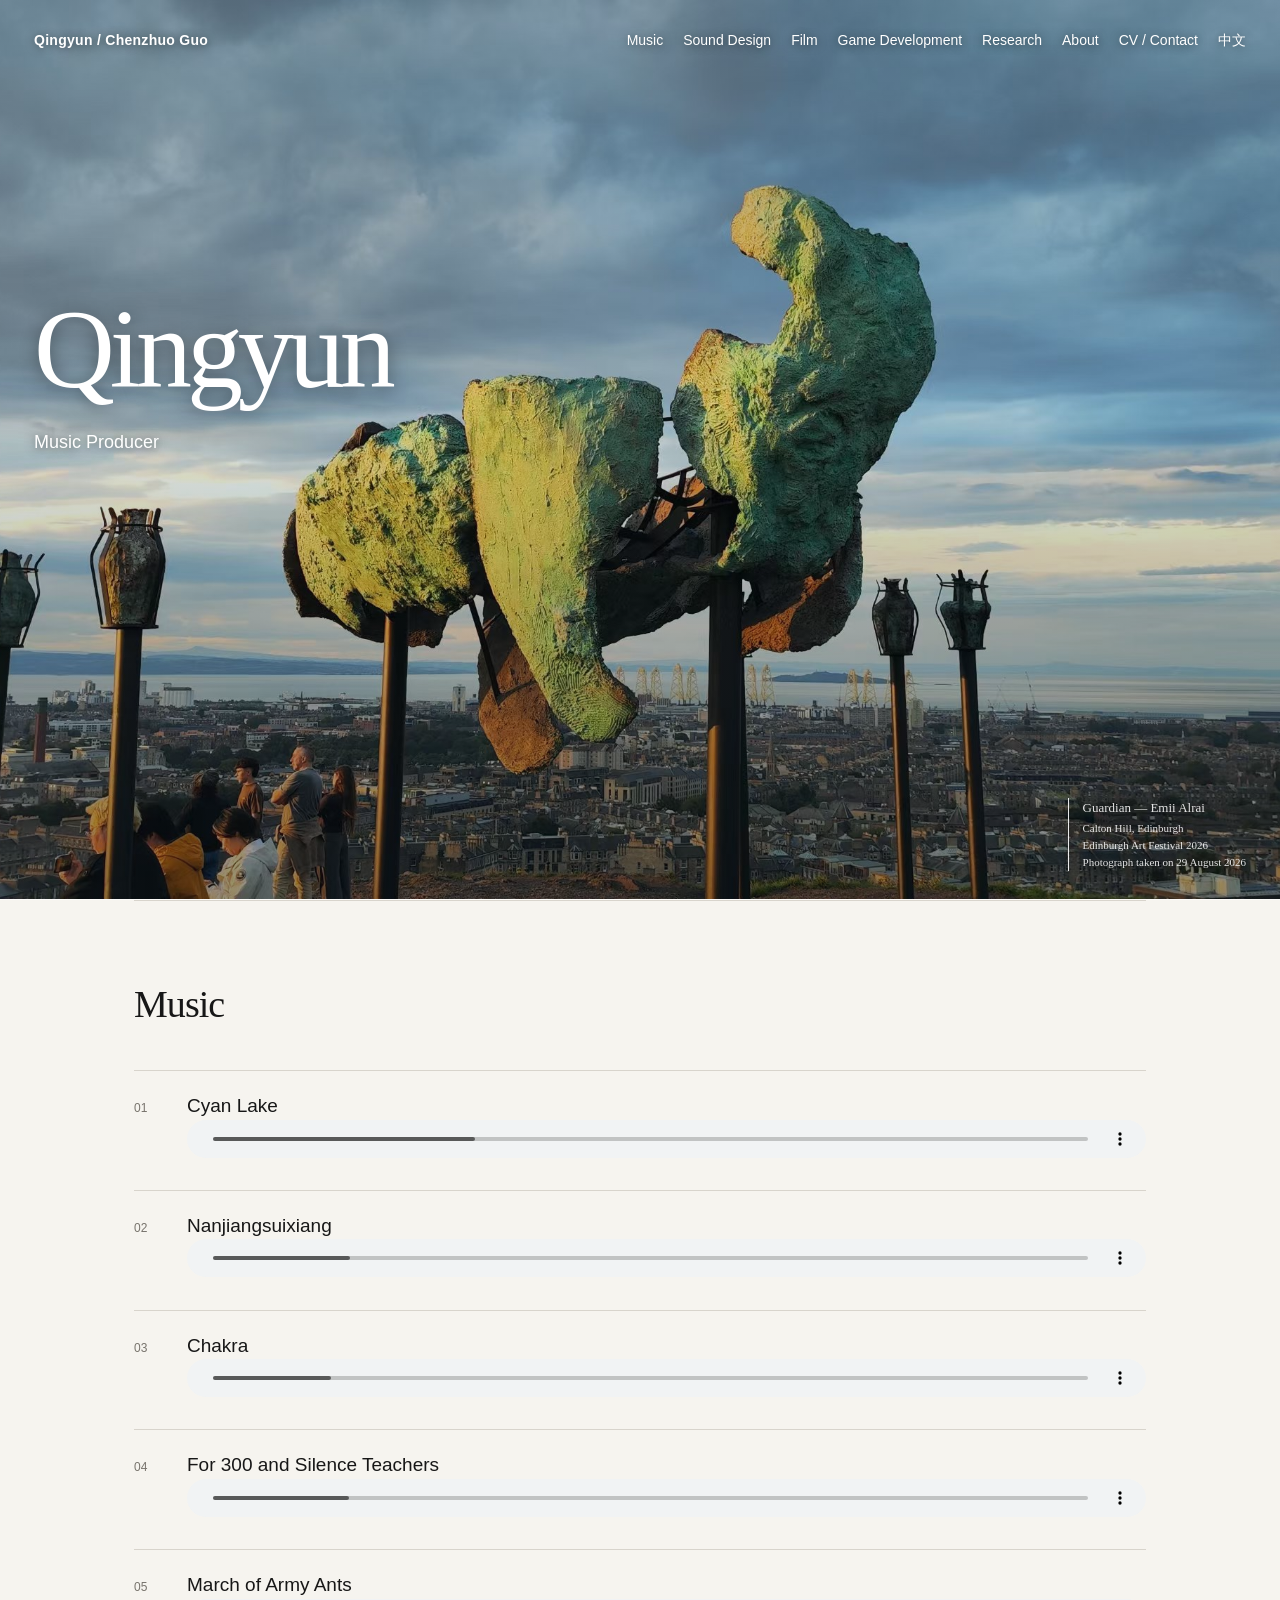
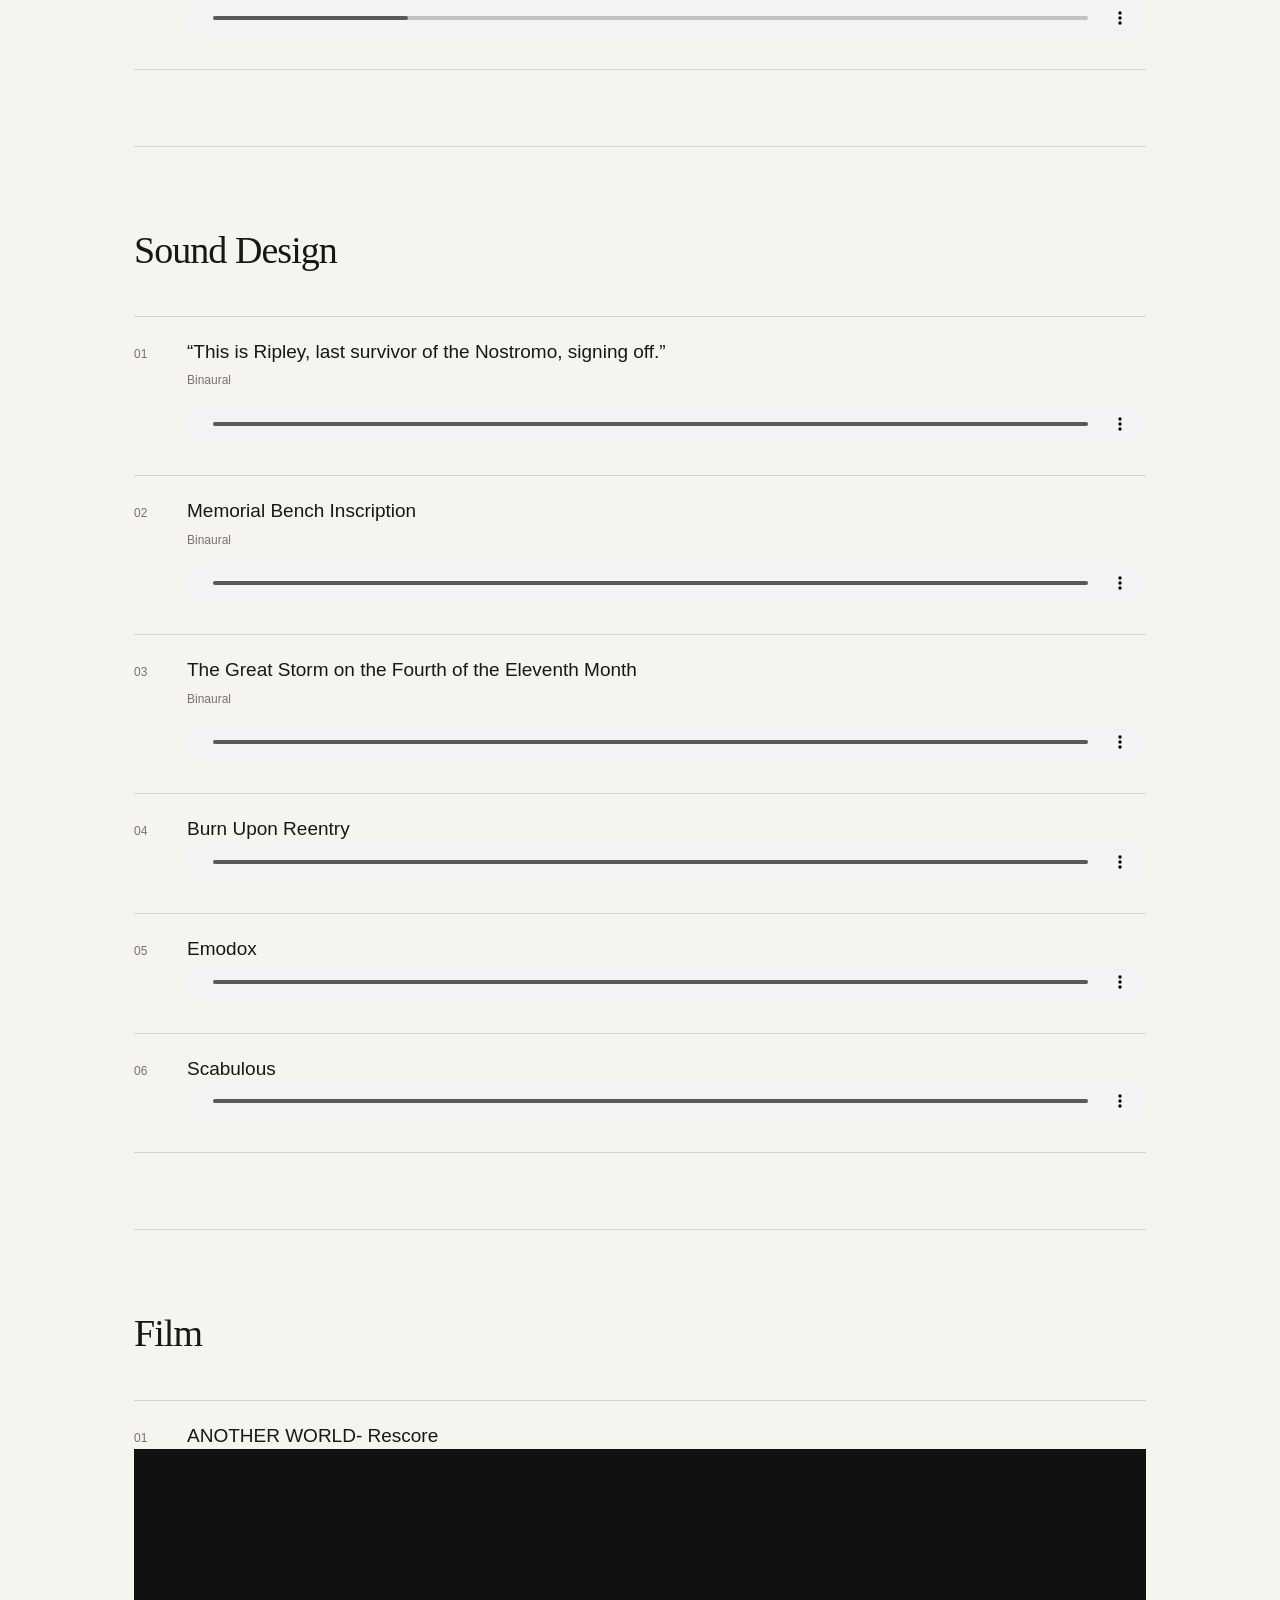
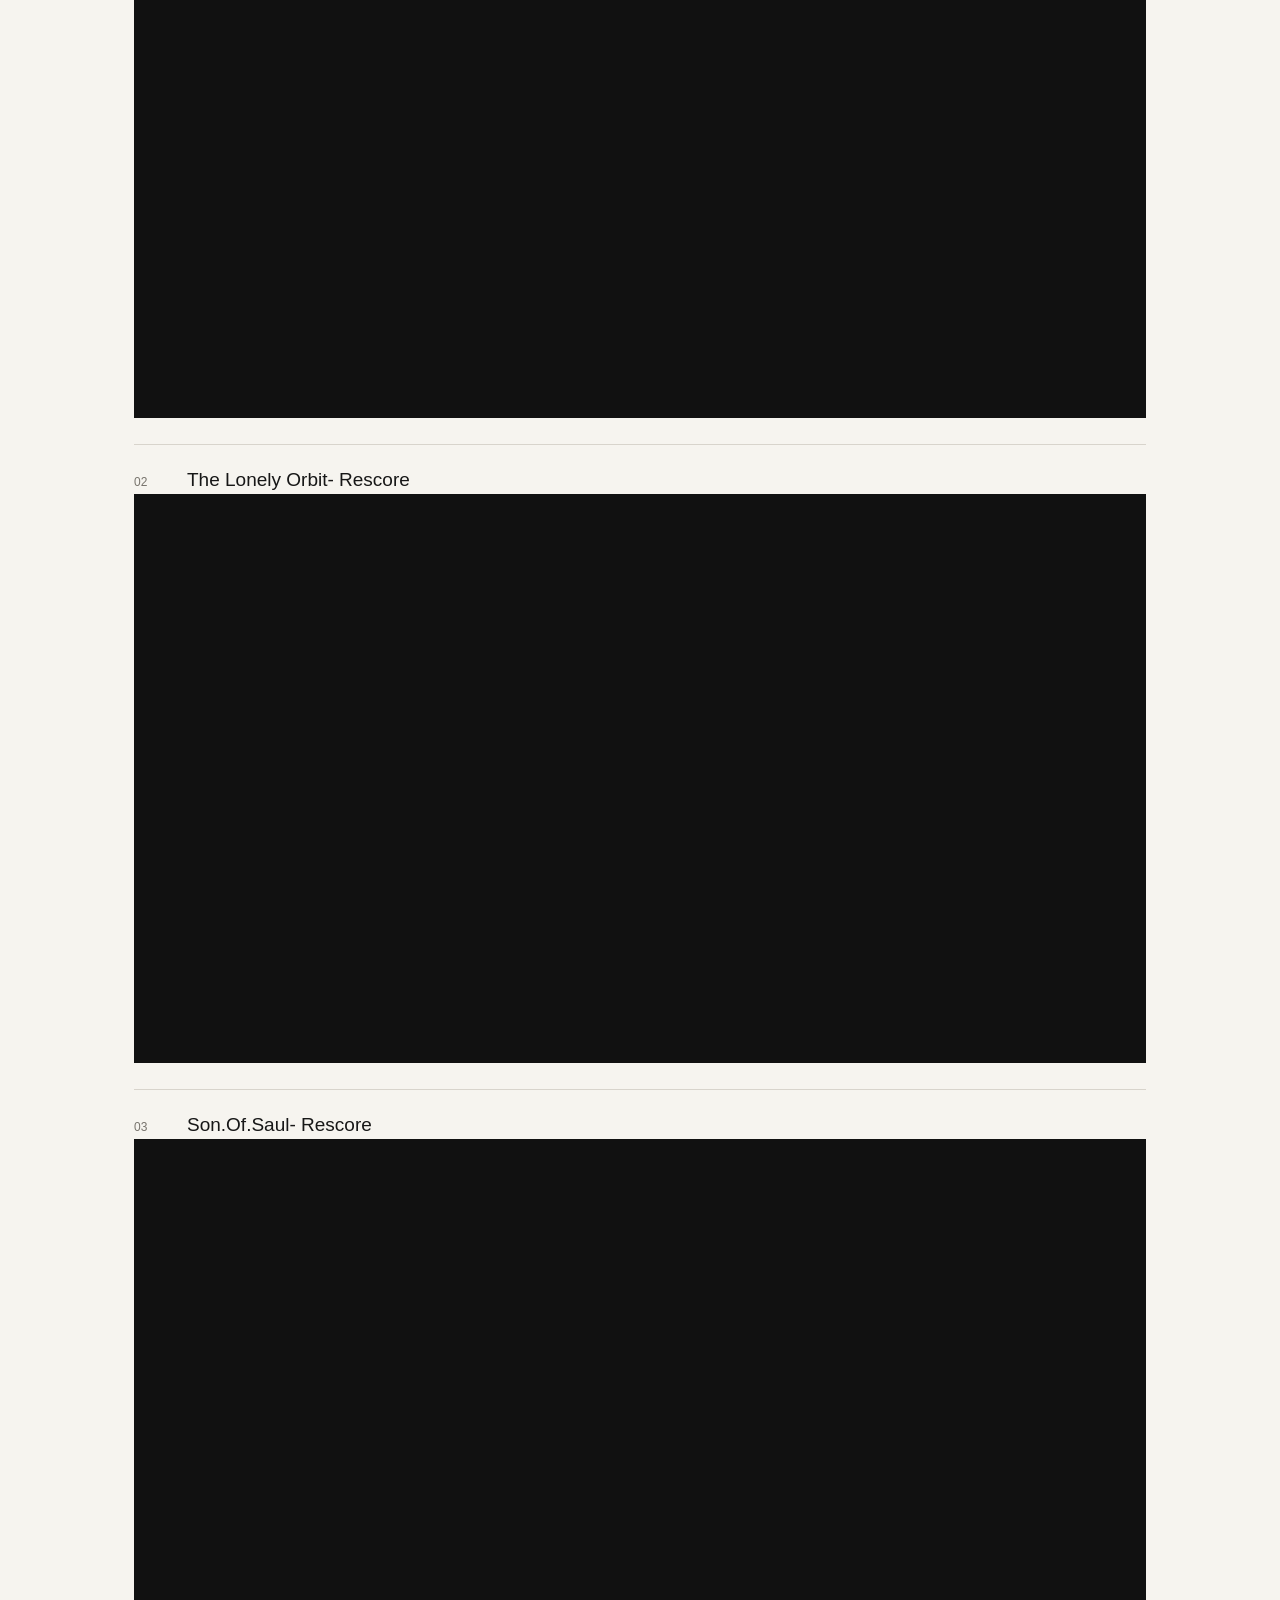
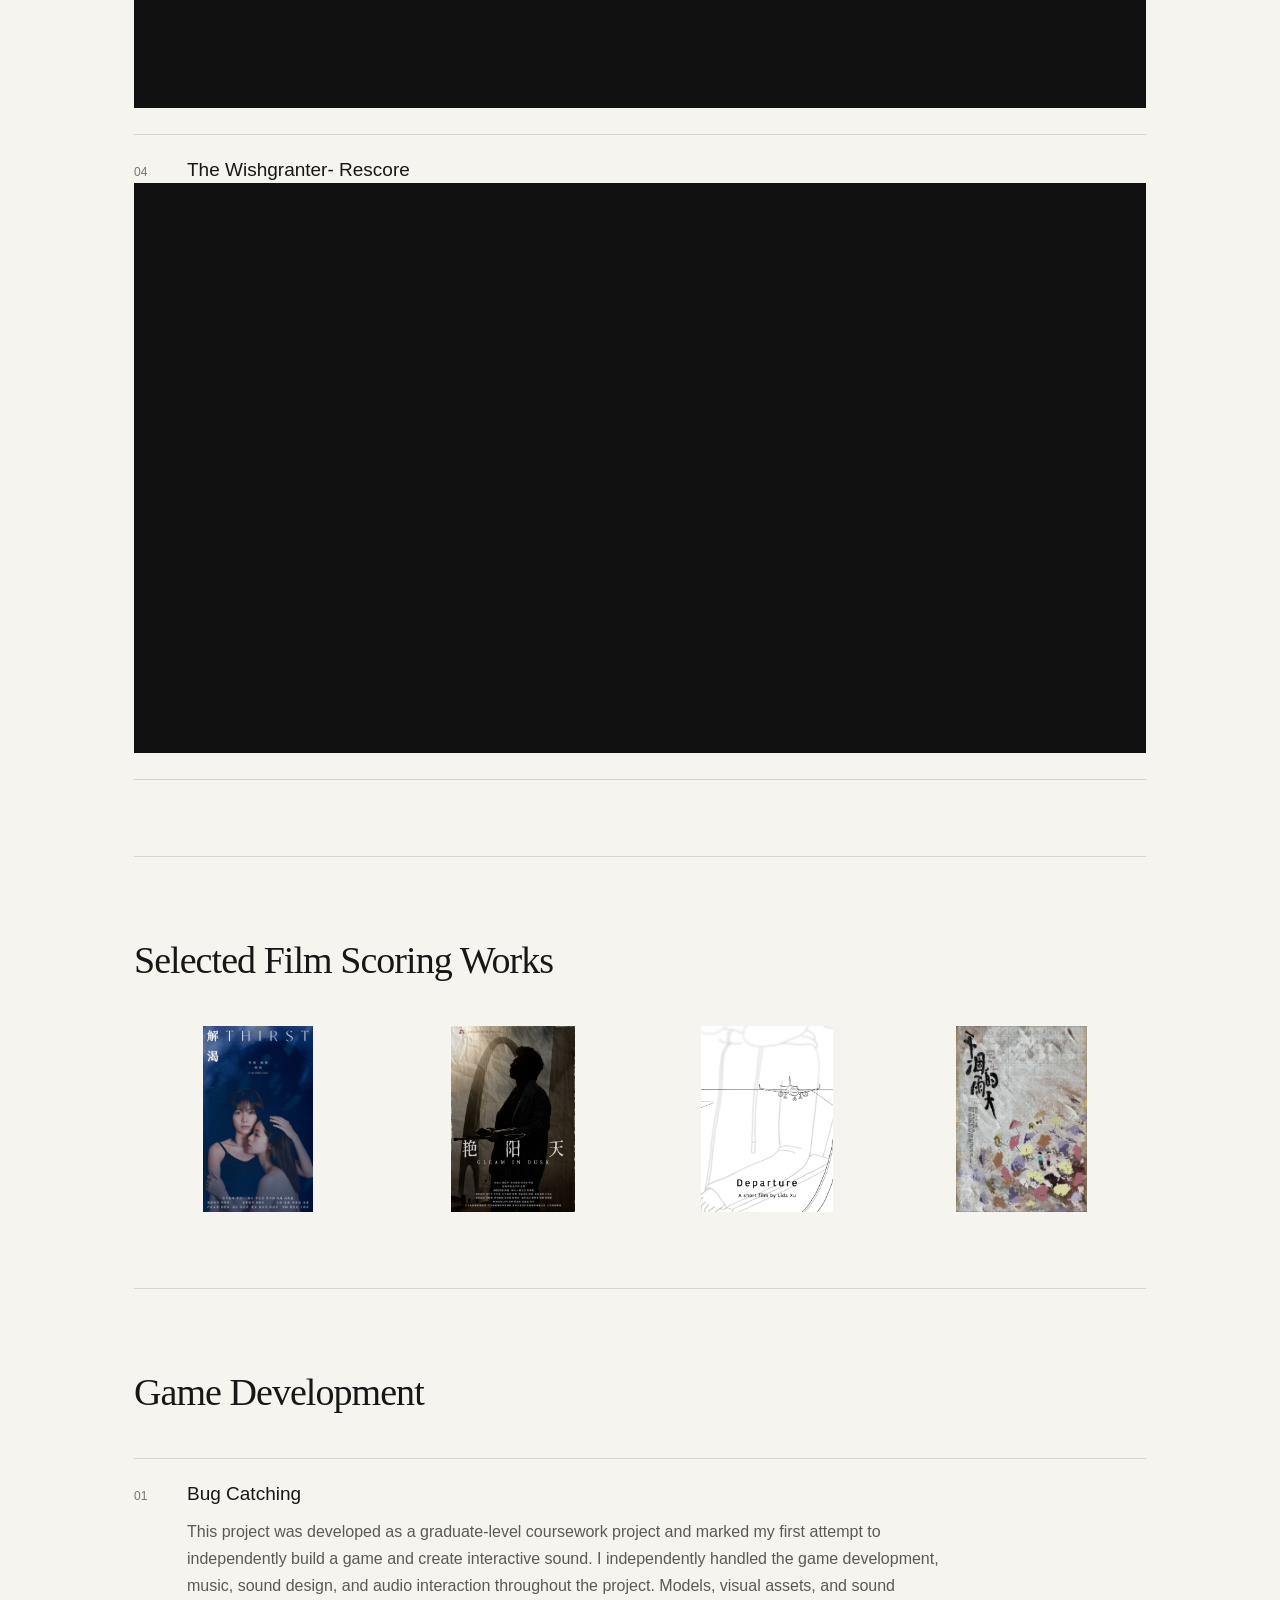
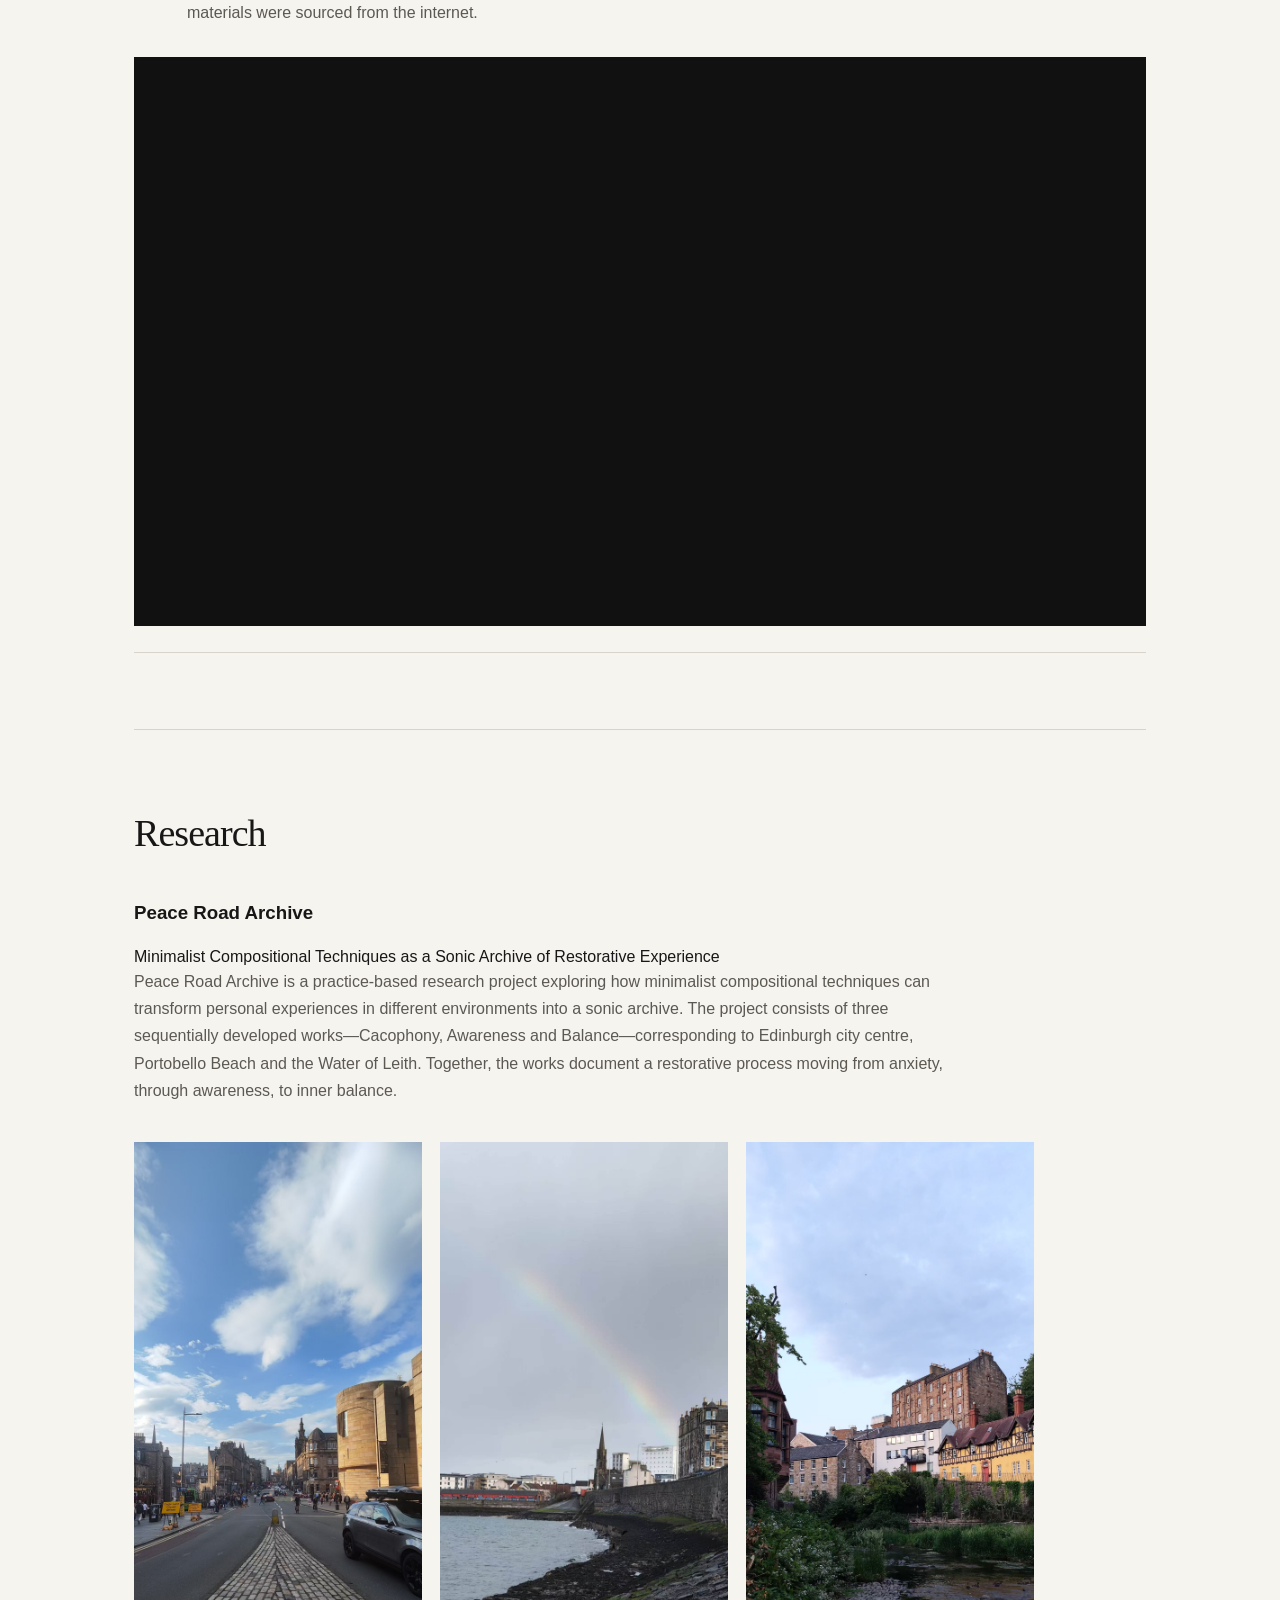
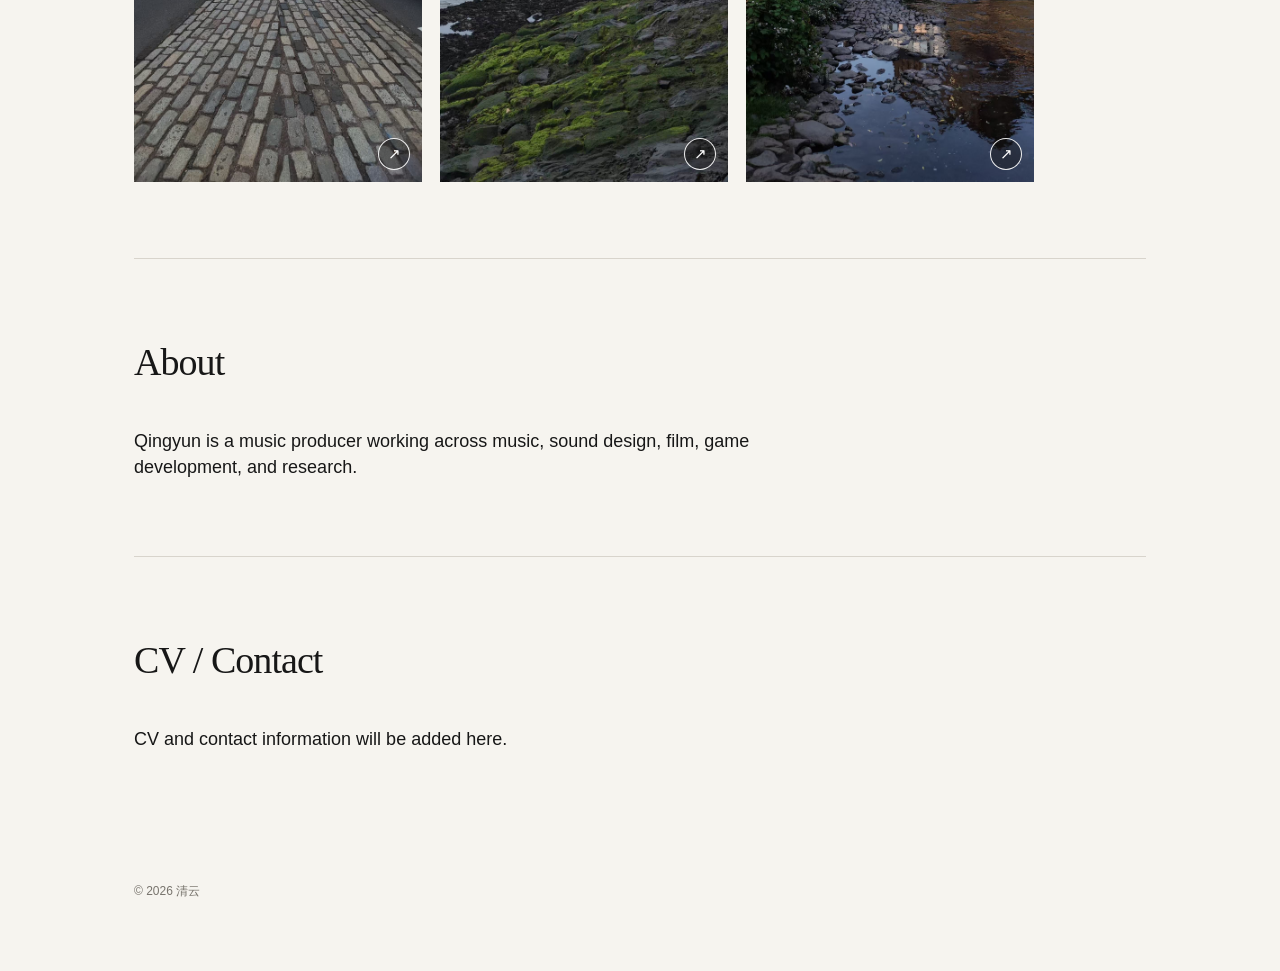
==== index.html @ 9f358354 "Enlarge film scoring photos and reduce spacing" ====
<!doctype html>
<html lang="en">
<head><meta charset="utf-8"><meta name="viewport" content="width=device-width,initial-scale=1"><title>清 云 — Music Producer</title><style>
:root{--bg:#f6f4ef;--fg:#171717;--muted:#77736c;--line:#d8d4cc}*{box-sizing:border-box}html{scroll-behavior:smooth}body{margin:0;background:var(--bg);color:var(--fg);font-family:Arial,Helvetica,sans-serif;line-height:1.45}a{color:inherit;text-decoration:none}.wrap{max-width:1080px;margin:auto;padding:0 34px}nav{display:flex;justify-content:space-between;align-items:center;padding:30px 0 20px;font-size:14px;position:absolute;top:0;left:34px;right:34px;z-index:5;color:#fff}.brand{font-weight:600;letter-spacing:.02em;text-shadow:0 1px 8px rgba(0,0,0,.5)}.navlinks{display:flex;gap:20px;color:#fff;flex-wrap:wrap;align-items:center;text-shadow:0 1px 8px rgba(0,0,0,.5)}.lang{border:0;background:none;color:#fff;font:inherit;cursor:pointer;padding:0;text-shadow:0 1px 8px rgba(0,0,0,.5)}.hero{position:relative;width:100vw;margin-left:calc(50% - 50vw);min-height:100vh;padding:160px 34px 110px;display:flex;flex-direction:column;justify-content:center;background-image:url("hero.jpg");background-position:center;background-size:cover;background-repeat:no-repeat;color:#fff;overflow:hidden;border-bottom:1px solid rgba(255,255,255,.65)}.hero:after{content:"";position:absolute;inset:0;background:linear-gradient(180deg,rgba(5,20,30,.32),rgba(8,24,30,.12) 45%,rgba(5,18,24,.42));z-index:0}.hero-copy{position:relative;z-index:1;padding-left:0;transform:translateY(-12vh);text-align:left}.hero h1{font-family:Georgia,"Times New Roman","Songti SC","STSong",serif;font-size:clamp(58px,9vw,112px);line-height:.92;font-weight:400;letter-spacing:-.045em;margin:20px 0 28px;text-shadow:0 2px 18px rgba(0,0,0,.38)}.subtitle{font-family:Arial,Helvetica,sans-serif;font-size:18px;color:#fff;text-shadow:0 1px 10px rgba(0,0,0,.55)}.hero-credit{position:absolute;right:34px;bottom:28px;z-index:2;border-left:1px solid rgba(255,255,255,.9);padding-left:14px;font-family:"Times New Roman",Times,serif;font-size:11px;line-height:1.55;text-align:left;color:rgba(255,255,255,.88);text-shadow:0 1px 8px rgba(0,0,0,.5)}.hero-credit .credit-title{font-size:13px;margin-bottom:2px}section{padding:76px 0;border-top:1px solid var(--line)}.section-head{display:flex;justify-content:space-between;align-items:baseline;margin-bottom:38px}h2{font-family:Georgia,"Times New Roman",serif;font-size:38px;font-weight:400;margin:0;letter-spacing:-.025em}.work{border-top:1px solid var(--line);padding:21px 0 26px}.work:last-child{border-bottom:1px solid var(--line)}.work-top{display:flex;gap:25px;align-items:baseline}.num{font-size:12px;color:var(--muted);width:28px}.title{font-size:19px;flex:1}.meta{font-size:12px;color:var(--muted);margin:7px 0 15px 53px}.game-description{font-size:16px;color:#5c5953;max-width:760px;margin:10px 0 30px 53px;line-height:1.7}audio{width:calc(100% - 53px);margin-left:53px;height:38px}.film-video{width:100%;aspect-ratio:16/9;border:0;display:block;background:#111}.project-grid{display:grid;grid-template-columns:1fr 1fr;gap:1px;background:var(--line)}.film-stills{display:grid;grid-template-columns:repeat(4,minmax(0,1fr));gap:6px;max-width:100%;align-items:center}.film-still{width:100%;aspect-ratio:4/3;object-fit:contain;object-position:center;display:block}.research-stills{display:grid;grid-template-columns:repeat(3,1fr);gap:18px;max-width:900px}.research-card{position:relative;display:block;overflow:hidden}.research-still{width:100%;height:auto;display:block;transition:opacity .25s}.research-card:hover .research-still{opacity:.9}.research-action{position:absolute;right:12px;bottom:12px;width:32px;height:32px;border:1px solid rgba(255,255,255,.9);border-radius:50%;display:flex;align-items:center;justify-content:center;background:rgba(23,23,23,.42);color:#fff;font-size:15px;line-height:1}.project{background:var(--bg);padding:30px 26px 34px;min-height:185px}.project h3{font-family:Georgia,"Times New Roman",serif;font-size:25px;font-weight:400;margin:0 0 12px}.project p{color:#5c5953;font-size:14px;max-width:480px}.about{max-width:680px;font-size:18px}footer{padding:55px 0 70px;color:var(--muted);font-size:12px;display:flex;justify-content:space-between}@media(max-width:700px){.wrap{padding:0 20px}nav{left:20px;right:20px;align-items:flex-start}.navlinks{gap:12px}.hero{padding:120px 20px 80px;min-height:100svh}.hero-copy{padding-left:0;transform:translateY(-9vh)}.hero h1{font-size:65px}.hero-credit{right:20px;bottom:20px;padding-left:12px;font-size:10px}.hero-credit .credit-title{font-size:11px}h1{font-size:65px}.section-head{display:block}.project-grid{grid-template-columns:1fr}.film-stills{grid-template-columns:1fr;gap:20px}.research-stills{grid-template-columns:1fr;gap:20px;max-width:none}.work-top{align-items:flex-start}.title{font-size:17px}.meta{margin-left:0;padding-left:53px}.game-description{margin-left:0;padding-left:53px}audio{width:100%;margin-left:0}}
</style></head><body><div class="wrap">
<nav><a class="brand" href="#" data-en="Qingyun / Chenzhuo Guo" data-zh="清 云 / 郭晨卓">Qingyun / Chenzhuo Guo</a><div class="navlinks"><a href="#music" data-en="Music" data-zh="音乐">Music</a><a href="#sound-design" data-en="Sound Design" data-zh="声音设计">Sound Design</a><a href="#soundtrack" data-en="Film" data-zh="电影配乐">Film</a><a href="#game" data-en="Game Development" data-zh="游戏开发">Game Development</a><a href="#research" data-en="Research" data-zh="研究">Research</a><a href="#about" data-en="About" data-zh="关于">About</a><a href="#contact" data-en="CV / Contact" data-zh="简历 / 联系">CV / Contact</a><button class="lang" id="langBtn" type="button">中文</button></div></nav>
<header class="hero"><div class="hero-copy"><h1 data-en="Qingyun" data-zh="清 云">Qingyun</h1><div class="subtitle" data-en="Music Producer" data-zh="音乐制作人">Music Producer</div></div><div class="hero-credit"><div class="credit-title" data-en="Guardian — Emii Alrai" data-zh="《Guardian》— Emii Alrai">Guardian — Emii Alrai</div><div data-en="Calton Hill, Edinburgh" data-zh="爱丁堡 · 卡尔顿山">Calton Hill, Edinburgh</div><div data-en="Edinburgh Art Festival 2026" data-zh="Edinburgh Art Festival 2026">Edinburgh Art Festival 2026</div><div data-en="Photograph taken on 29 August 2026" data-zh="摄于 2026 年 8 月 29 日">Photograph taken on 29 August 2026</div></div></header>
<main>
<section id="music"><div class="section-head"><h2 data-en="Music" data-zh="音乐">Music</h2></div>
<div class="work"><div class="work-top"><div class="num">01</div><div class="title">Cyan Lake</div></div><audio controls preload="metadata" src="audio/music/Cyan lake.mp3"></audio></div>
<div class="work"><div class="work-top"><div class="num">02</div><div class="title">Nanjiangsuixiang</div></div><audio controls preload="metadata" src="audio/music/Nanjiangsuixiang-By Chenzhuo Guo.mp3"></audio></div>
<div class="work"><div class="work-top"><div class="num">03</div><div class="title">Chakra</div></div><audio controls preload="metadata" src="audio/music/1.Chakra.mp3"></audio></div>
<div class="work"><div class="work-top"><div class="num">04</div><div class="title">For 300 and Silence Teachers</div></div><audio controls preload="metadata" src="audio/music/2.for 300 and silence teachers.mp3"></audio></div>
<div class="work"><div class="work-top"><div class="num">05</div><div class="title">March of Army Ants</div></div><audio controls preload="metadata" src="audio/music/3.March of Army Ants.mp3"></audio></div></section>
<section id="sound-design"><div class="section-head"><h2 data-en="Sound Design" data-zh="声音设计">Sound Design</h2></div>
<div class="work"><div class="work-top"><div class="num">01</div><div class="title">“This is Ripley, last survivor of the Nostromo, signing off.”</div></div><div class="meta">Binaural</div><audio controls preload="metadata" src="audio/sound-design/CZG_“This is Ripley, last survivor of the Nostromo, signing off.”_Binaural.mp3"></audio></div>
<div class="work"><div class="work-top"><div class="num">02</div><div class="title">Memorial Bench Inscription</div></div><div class="meta">Binaural</div><audio controls preload="metadata" src="audio/sound-design/CZG_Memorial Bench Inscription_Binaural.mp3"></audio></div>
<div class="work"><div class="work-top"><div class="num">03</div><div class="title">The Great Storm on the Fourth of the Eleventh Month</div></div><div class="meta">Binaural</div><audio controls preload="metadata" src="audio/sound-design/CZG_TheGreat Storm on the Fourth of the Eleventh Month_Binaural.mp3"></audio></div>
<div class="work"><div class="work-top"><div class="num">04</div><div class="title">Burn Upon Reentry</div></div><audio controls preload="metadata" src="audio/sound-design/burn upon reentry.mp3"></audio></div>
<div class="work"><div class="work-top"><div class="num">05</div><div class="title">Emodox</div></div><audio controls preload="metadata" src="audio/sound-design/emodox.mp3"></audio></div>
<div class="work"><div class="work-top"><div class="num">06</div><div class="title">Scabulous</div></div><audio controls preload="metadata" src="audio/sound-design/scabulous.mp3"></audio></div></section>
<section id="soundtrack"><div class="section-head"><h2 data-en="Film" data-zh="电影配乐">Film</h2></div>
<div class="work"><div class="work-top"><div class="num">01</div><div class="title" data-en="ANOTHER WORLD- Rescore" data-zh="ANOTHER WORLD- Rescore">ANOTHER WORLD- Rescore</div></div><iframe class="film-video" src="https://player.xinpianchang.com/?aid=13819511&amp;mid=jlyzw0zgKKOQB198" allowfullscreen allow="fullscreen" frameborder="0" title="ANOTHER WORLD- Rescore"></iframe></div>
<div class="work"><div class="work-top"><div class="num">02</div><div class="title" data-en="The Lonely Orbit- Rescore" data-zh="The Lonely Orbit- Rescore">The Lonely Orbit- Rescore</div></div><iframe class="film-video" src="https://player.xinpianchang.com/?aid=13819687&amp;mid=9WxJ7lVBBNz481kM" allowfullscreen allow="fullscreen" frameborder="0" title="The Lonely Orbit- Rescore"></iframe></div>
<div class="work"><div class="work-top"><div class="num">03</div><div class="title" data-en="Son.Of.Saul- Rescore" data-zh="Son.Of.Saul- Rescore">Son.Of.Saul- Rescore</div></div><iframe class="film-video" src="https://player.xinpianchang.com/?aid=13819690&amp;mid=jlyzw0zggJpQB198" allowfullscreen allow="fullscreen" frameborder="0" title="Son.Of.Saul- Rescore"></iframe></div>
<div class="work"><div class="work-top"><div class="num">04</div><div class="title" data-en="The Wishgranter- Rescore" data-zh="The Wishgranter- Rescore">The Wishgranter- Rescore</div></div><iframe class="film-video" src="https://player.xinpianchang.com/?aid=13819688&amp;mid=NK0mw6RggeAwW1na" allowfullscreen allow="fullscreen" frameborder="0" title="The Wishgranter- Rescore"></iframe></div></section>
<section id="film-scoring-works"><div class="section-head"><h2 data-en="Selected Film Scoring Works" data-zh="参与配乐作品">Selected Film Scoring Works</h2></div><div class="film-stills"><img class="film-still" src="picture/22883ec1f3c78cad9947b7d089368247.jpg" alt=""><img class="film-still" src="picture/54a0b3d13063e3226083e15c05f37a16.jpg" alt=""><img class="film-still" src="picture/763466f3bb27de9eb5bcaa2e138fa724.jpg" alt=""><img class="film-still" src="picture/截屏2026-09-18 12.50.16.png" alt=""></div></section>
<section id="game"><div class="section-head"><h2 data-en="Game Development" data-zh="游戏开发">Game Development</h2></div>
<div class="work"><div class="work-top"><div class="num">01</div><div class="title" data-en="Bug Catching" data-zh="抓虫子">Bug Catching</div></div>
<p class="game-description" data-en="This project was developed as a graduate-level coursework project and marked my first attempt to independently build a game and create interactive sound. I independently handled the game development, music, sound design, and audio interaction throughout the project. Models, visual assets, and sound materials were sourced from the internet." data-zh="本项目为研究生阶段的课程作业，也是我第一次独立尝试搭建游戏并进行声音交互设计。我独立完成了游戏开发、音乐、音效以及声音交互等方面的制作。项目中的模型、视觉素材及部分声音素材来源于互联网。（佩戴耳机获得更加听感）">This project was developed as a graduate-level coursework project and marked my first attempt to independently build a game and create interactive sound. I independently handled the game development, music, sound design, and audio interaction throughout the project. Models, visual assets, and sound materials were sourced from the internet.(Wear headphones for a better listening experience)</p>
<iframe class="film-video" src="https://player.xinpianchang.com/?aid=13820810&amp;mid=Mk6B4xBlGmV79LAP" allowfullscreen allow="fullscreen" frameborder="0" title="Bug Catching"></iframe></div></section>
<section id="research"><div class="section-head"><h2 data-en="Research" data-zh="研究">Research</h2></div><div style="max-width:820px;margin-bottom:38px"><h3 style="font-family:Georgia,"Times New Roman",serif;font-size:30px;font-weight:400;margin:0 0 8px">Peace Road Archive</h3><div style="font-family:Georgia,"Times New Roman",serif;font-size:15px;font-style:italic;color:#5c5953;margin-bottom:20px">Minimalist Compositional Techniques as a Sonic Archive of Restorative Experience</div><p style="font-size:16px;color:#5c5953;line-height:1.7;margin:0" data-en="Peace Road Archive is a practice-based research project exploring how minimalist compositional techniques can transform personal experiences in different environments into a sonic archive. The project consists of three sequentially developed works—Cacophony, Awareness and Balance—corresponding to Edinburgh city centre, Portobello Beach and the Water of Leith. Together, the works document a restorative process moving from anxiety, through awareness, to inner balance." data-zh="《Peace Road Archive》是一项实践型研究项目，探索如何通过极简主义作曲技法，将个人在不同环境中的体验转化为声音档案。项目由三部依次发展的作品 Cacophony、Awareness 与 Balance 构成，分别对应爱丁堡市中心、Portobello Beach 与 Water of Leith。三部作品共同记录了一个从焦虑、经过觉察，到内在平衡的恢复过程。">Peace Road Archive is a practice-based research project exploring how minimalist compositional techniques can transform personal experiences in different environments into a sonic archive. The project consists of three sequentially developed works—Cacophony, Awareness and Balance—corresponding to Edinburgh city centre, Portobello Beach and the Water of Leith. Together, the works document a restorative process moving from anxiety, through awareness, to inner balance.</p></div><div class="research-stills"><a class="research-card" href="research/cacophony.html" aria-label="Cacophony"><img class="research-still" src="picture/Cacophony.jpg?v=20260918" alt="Cacophony"><span class="research-action" aria-hidden="true">↗</span></a><a class="research-card" href="research/awareness.html" aria-label="Awareness"><img class="research-still" src="picture/Awareness.jpg?v=20260918" alt="Awareness"><span class="research-action" aria-hidden="true">↗</span></a><a class="research-card" href="research/balance.html" aria-label="Balance"><img class="research-still" src="picture/Balance.jpg?v=20260918" alt="Balance"><span class="research-action" aria-hidden="true">↗</span></a></div></section>
</main><section id="about"><div class="section-head"><h2 data-en="About" data-zh="关于">About</h2></div><div class="about" data-en="Qingyun is a music producer working across music, sound design, film, game development, and research." data-zh="清云从事音乐制作，涉及音乐、声音设计、电影配乐、游戏开发与研究。">Qingyun is a music producer working across music, sound design, film, game development, and research.</div></section>
<section id="contact"><div class="section-head"><h2 data-en="CV / Contact" data-zh="简历 / 联系">CV / Contact</h2></div><div class="about" data-en="CV and contact information will be added here." data-zh="简历与联系方式将在这里添加。">CV and contact information will be added here.</div></section>
<footer><span>© 2026 清云</span></footer></div>
<script>let zh=false;const btn=document.getElementById('langBtn');function setLang(){document.documentElement.lang=zh?'zh':'en';document.querySelectorAll('[data-en][data-zh]').forEach(e=>e.textContent=zh?e.dataset.zh:e.dataset.en);btn.textContent=zh?'English':'中文';localStorage.setItem('siteLang',zh?'zh':'en')}btn.addEventListener('click',()=>{zh=!zh;setLang()});zh=localStorage.getItem('siteLang')==='zh';setLang();</script></body></html>
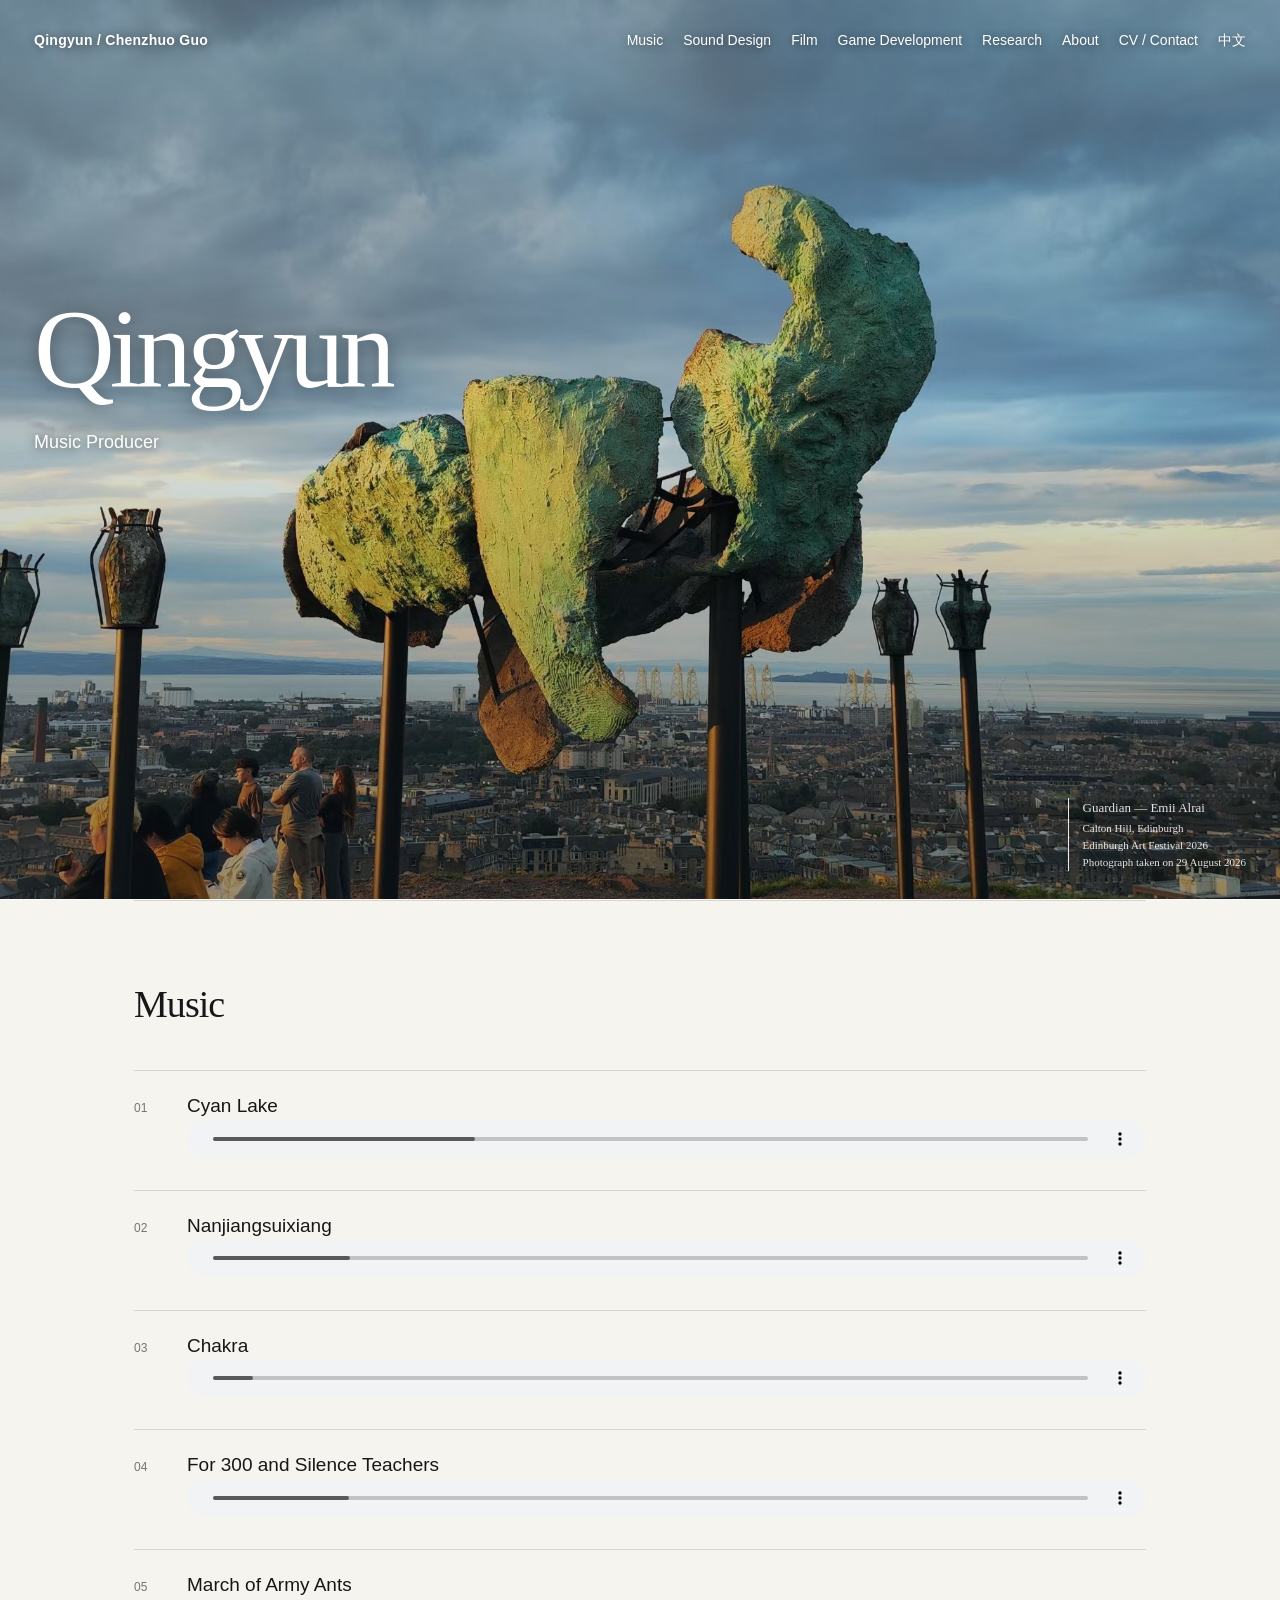
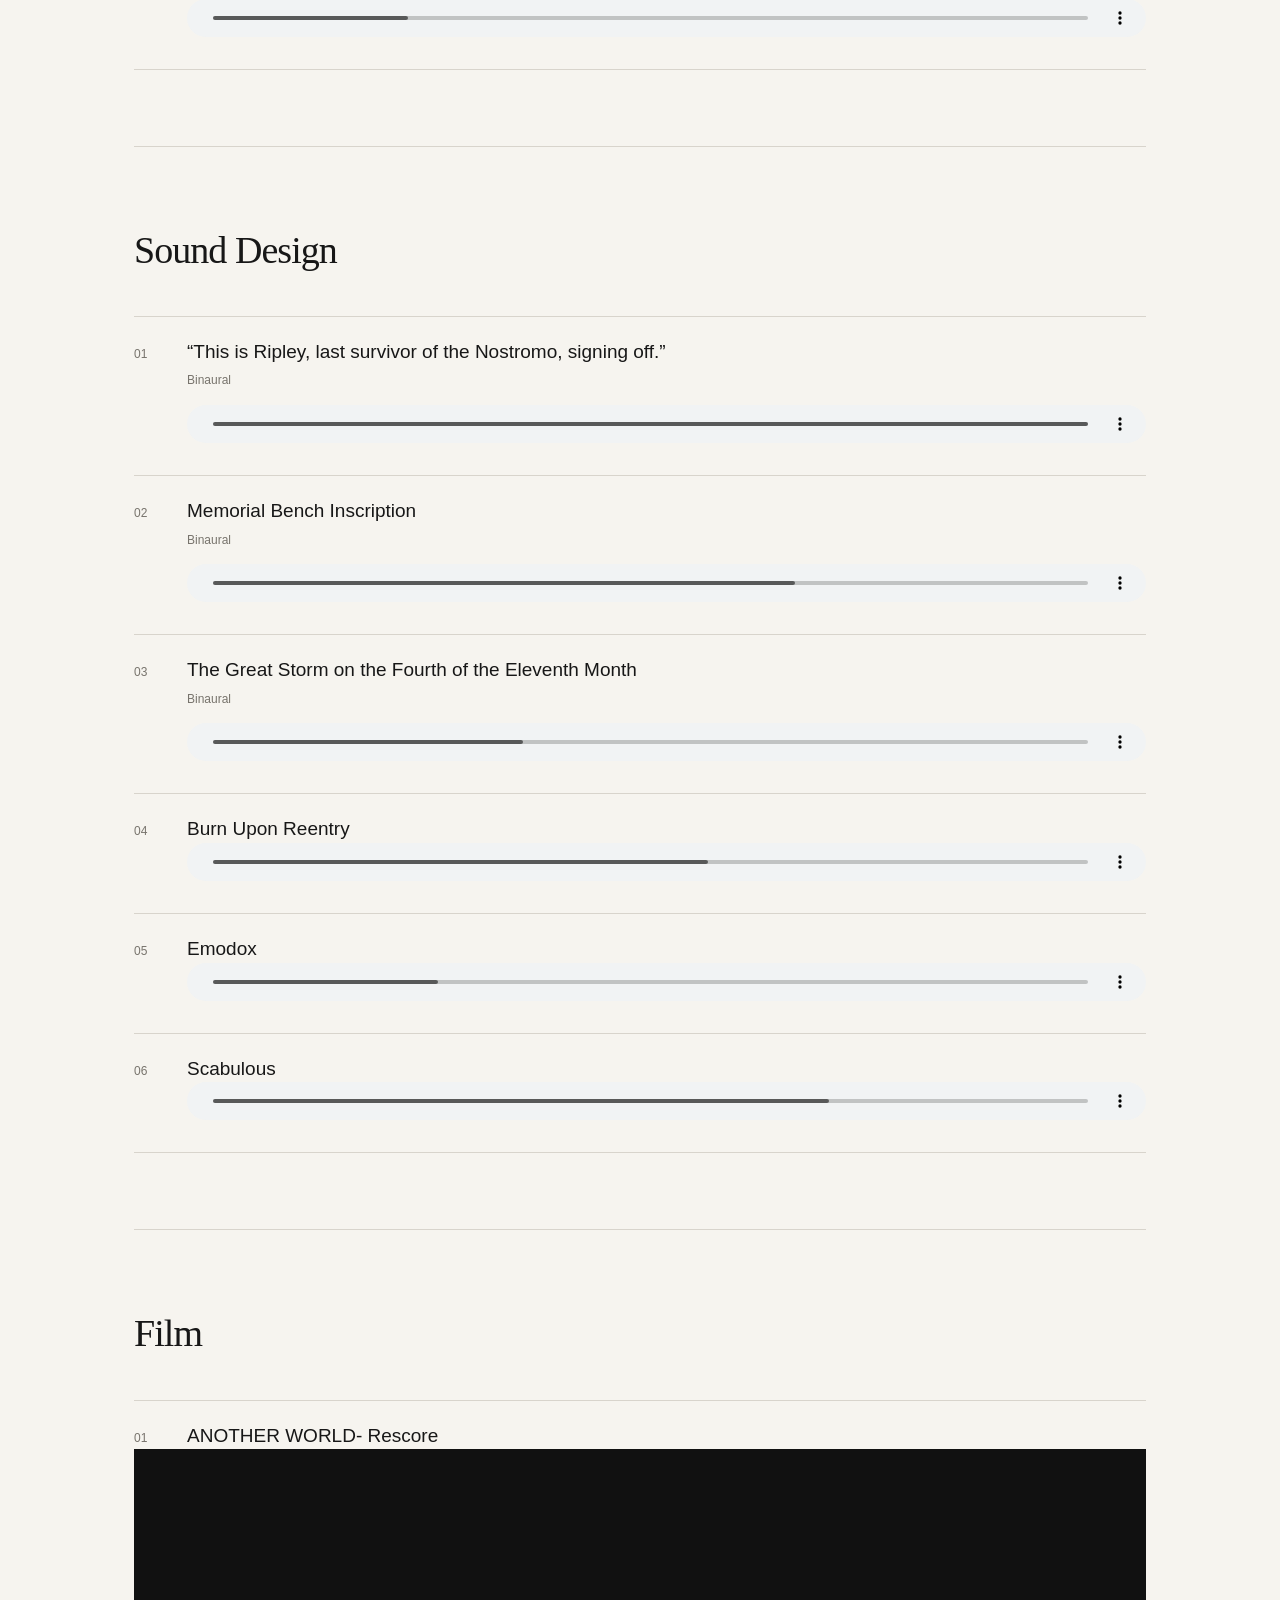
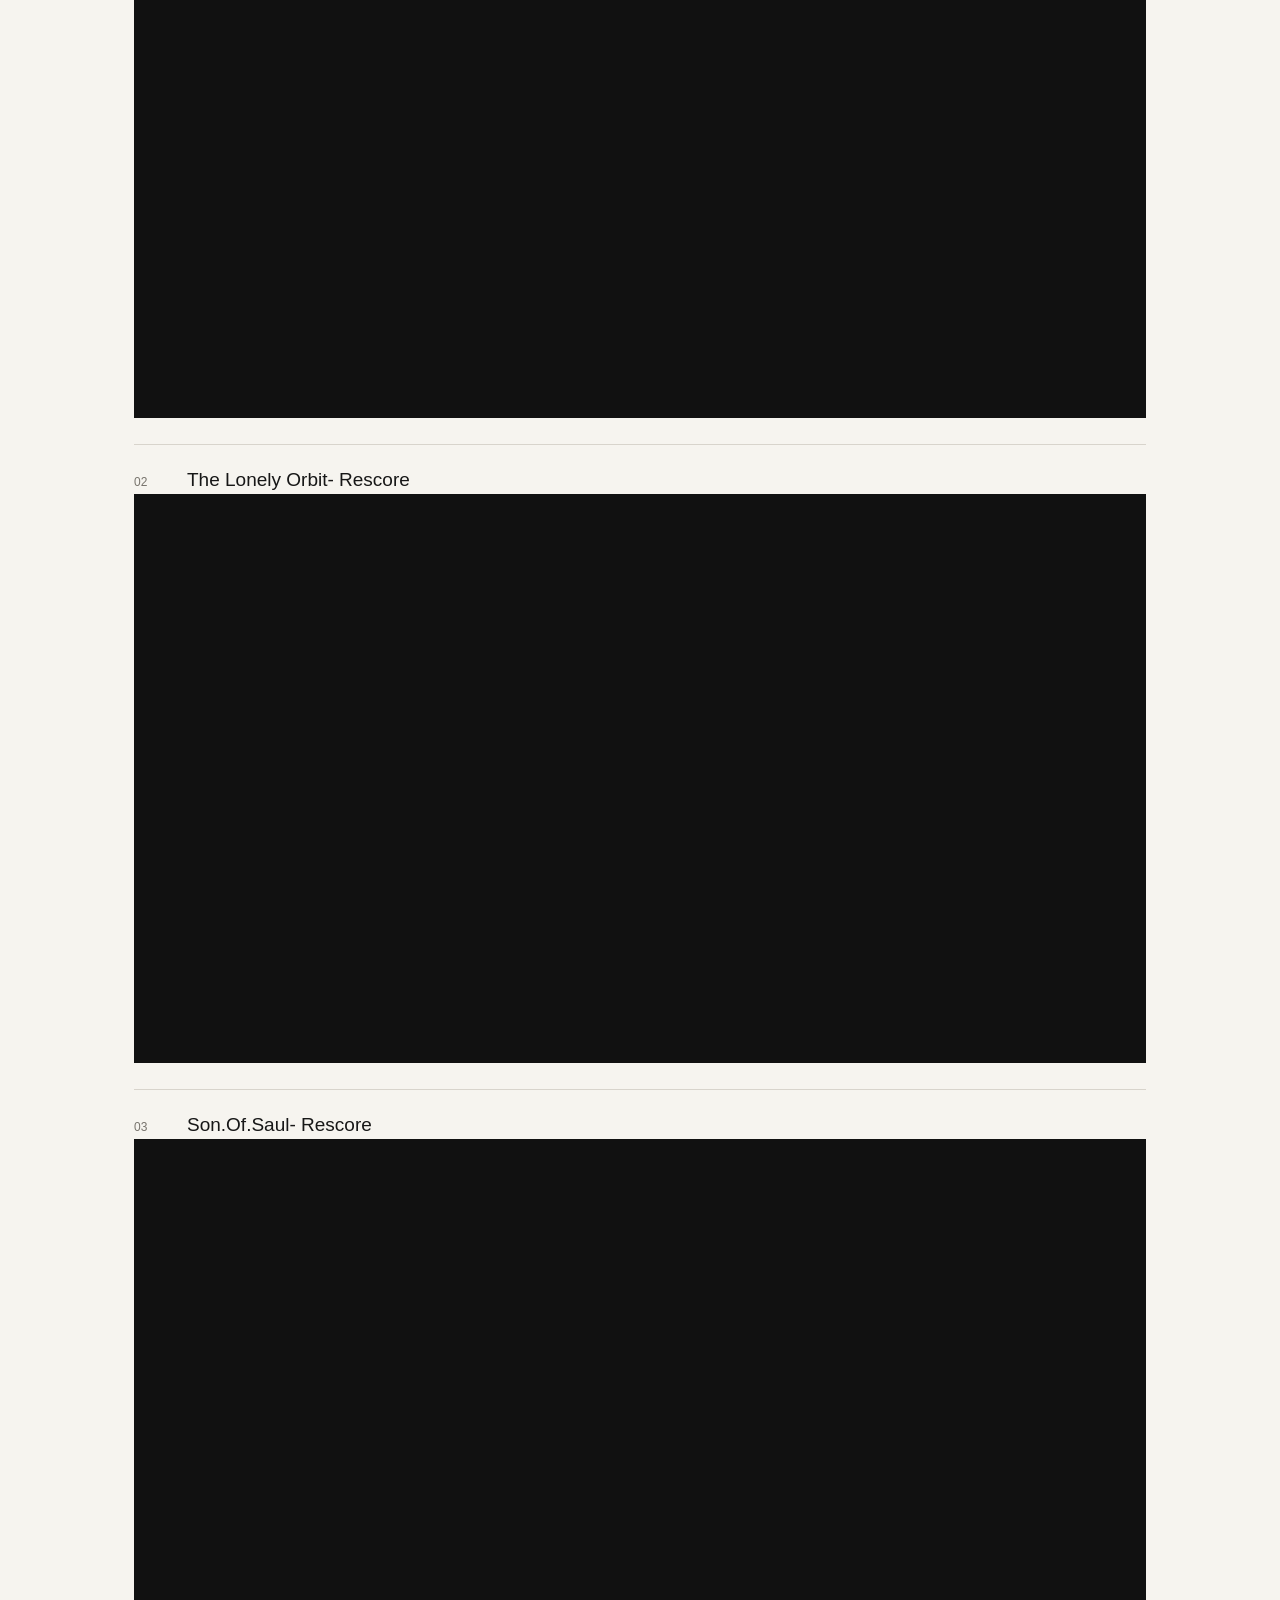
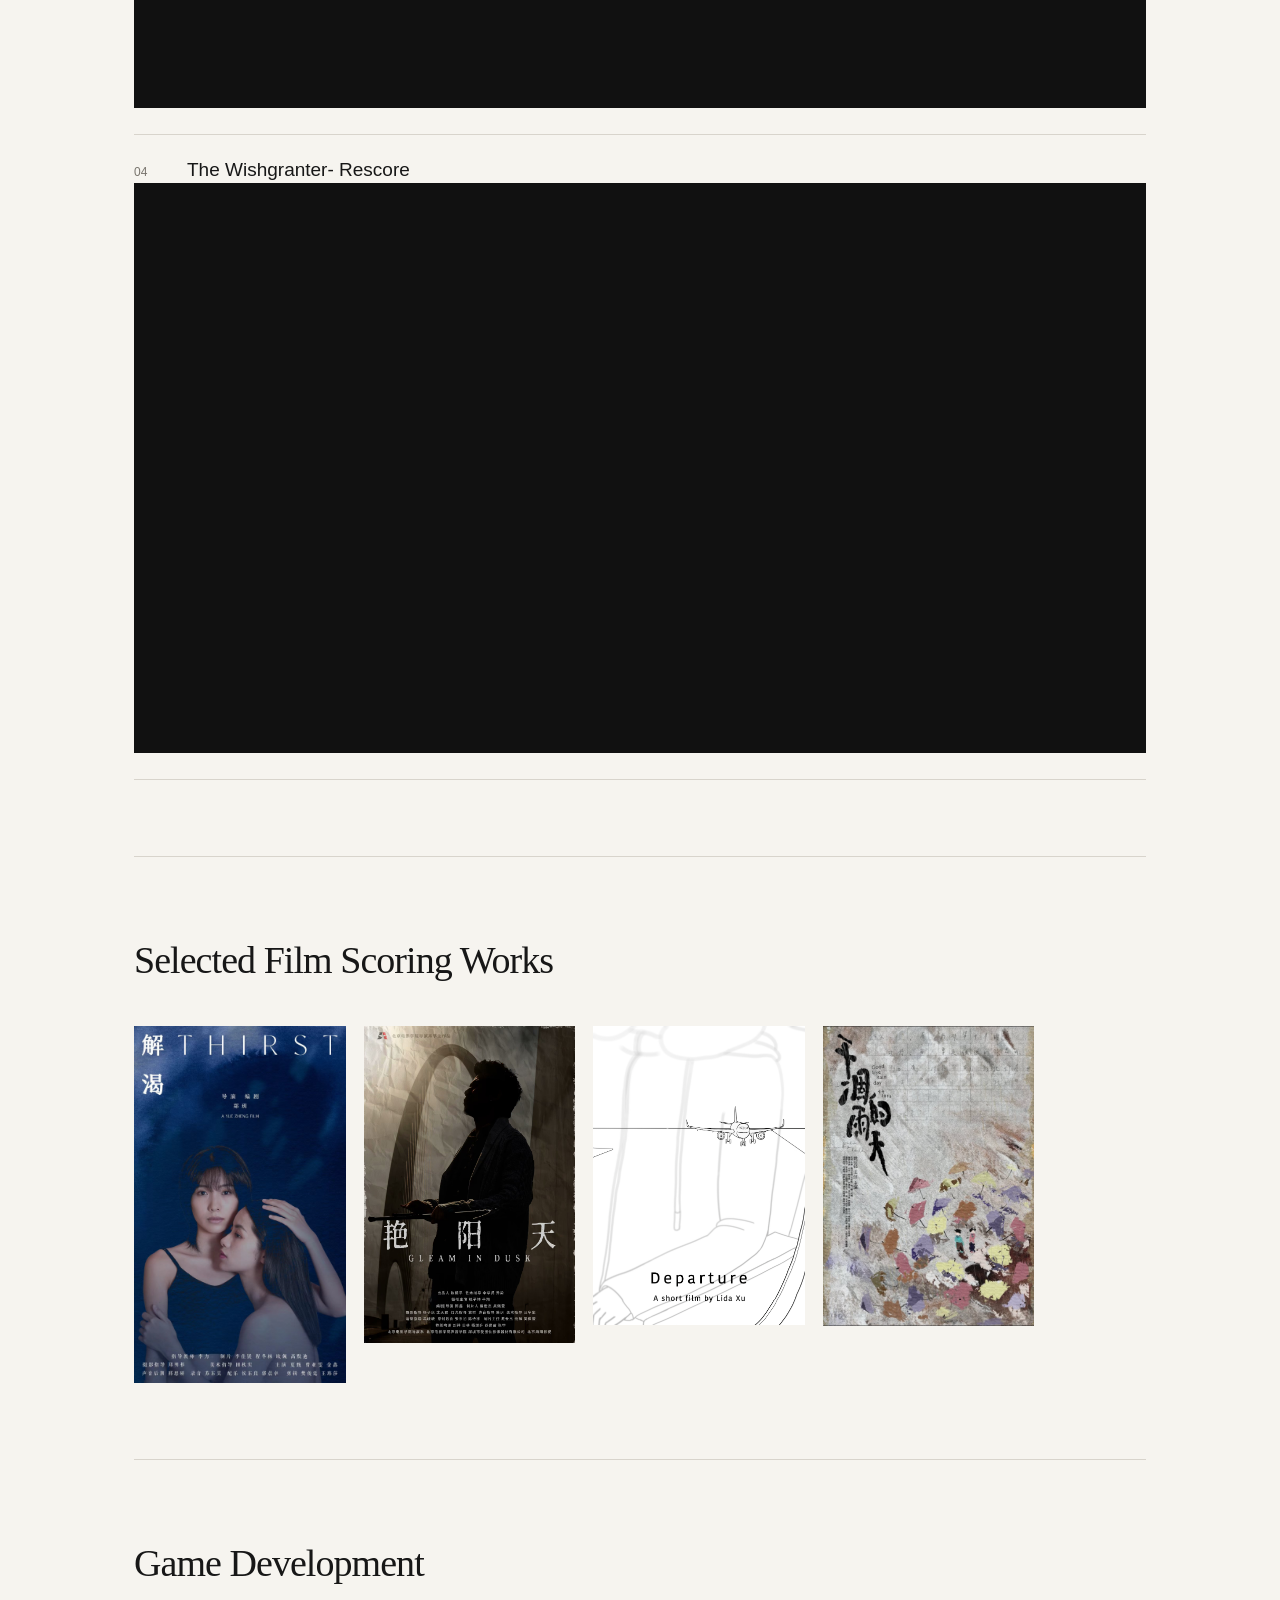
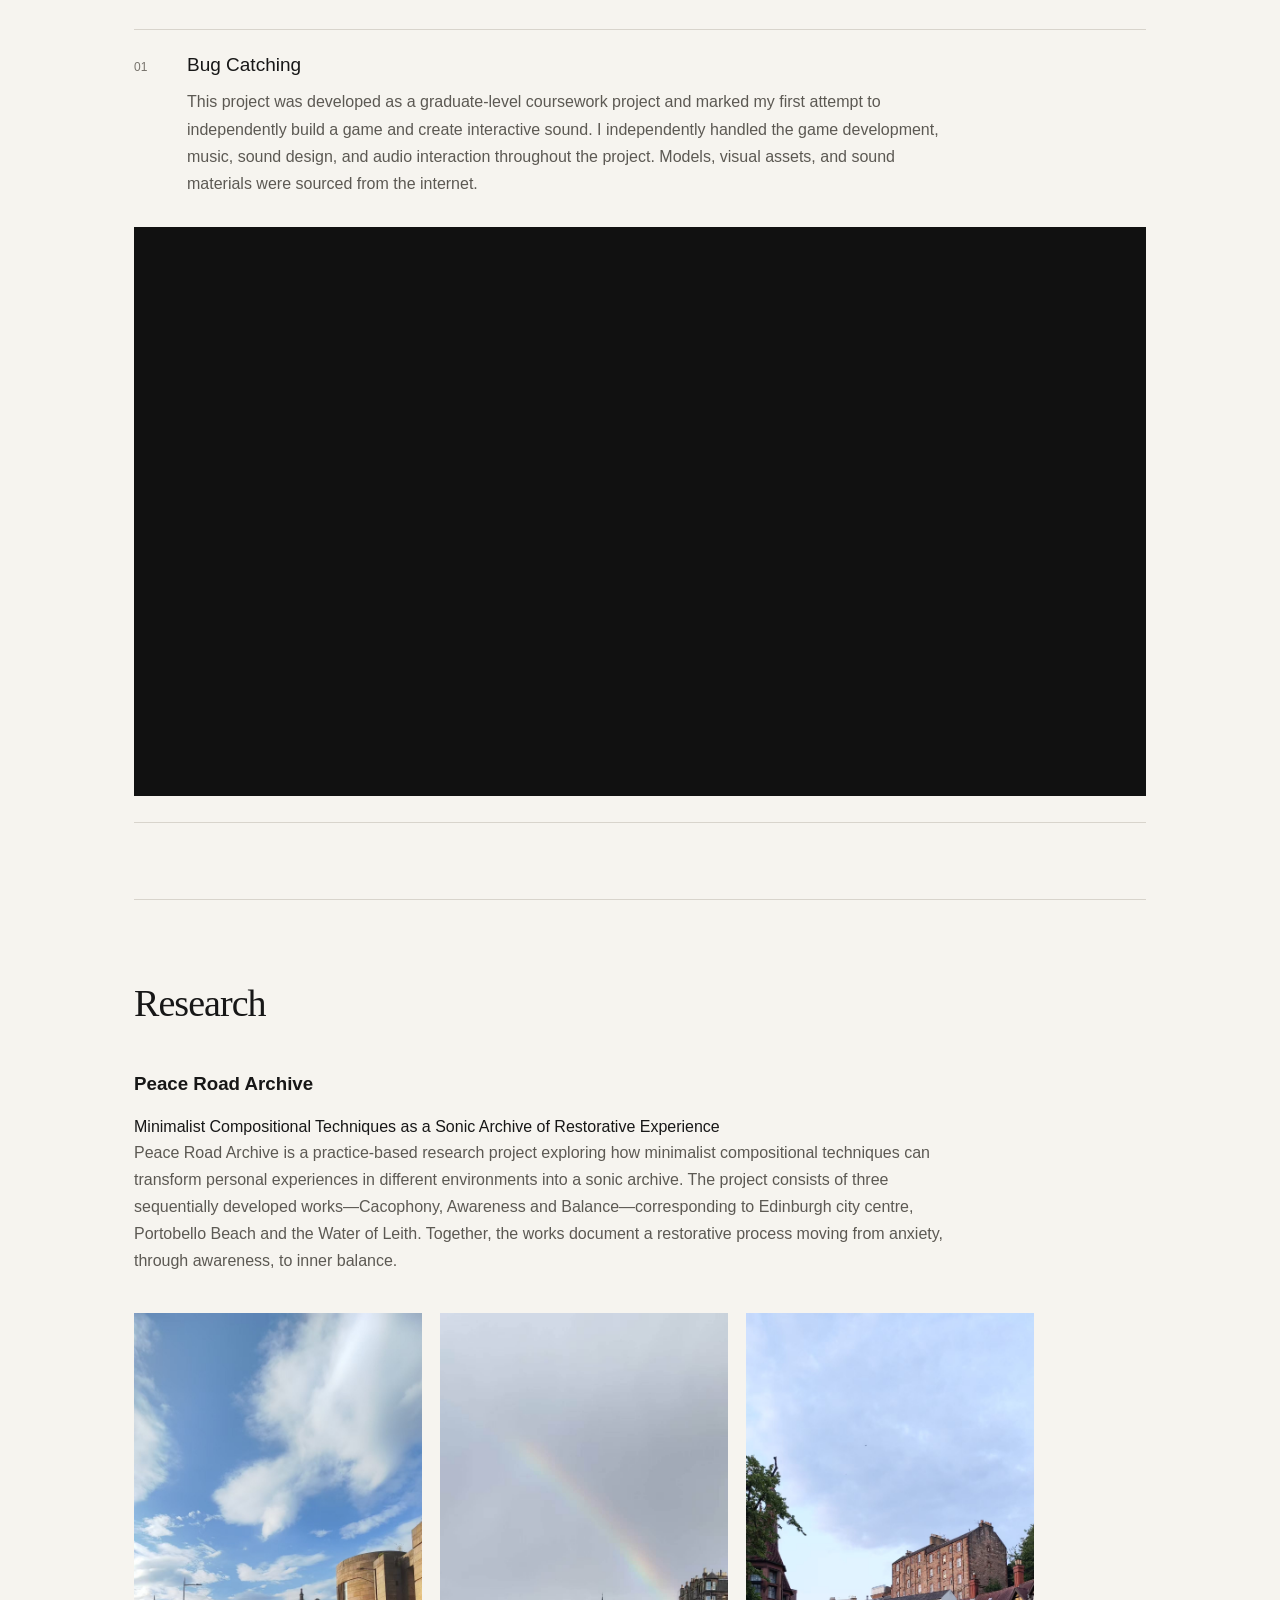
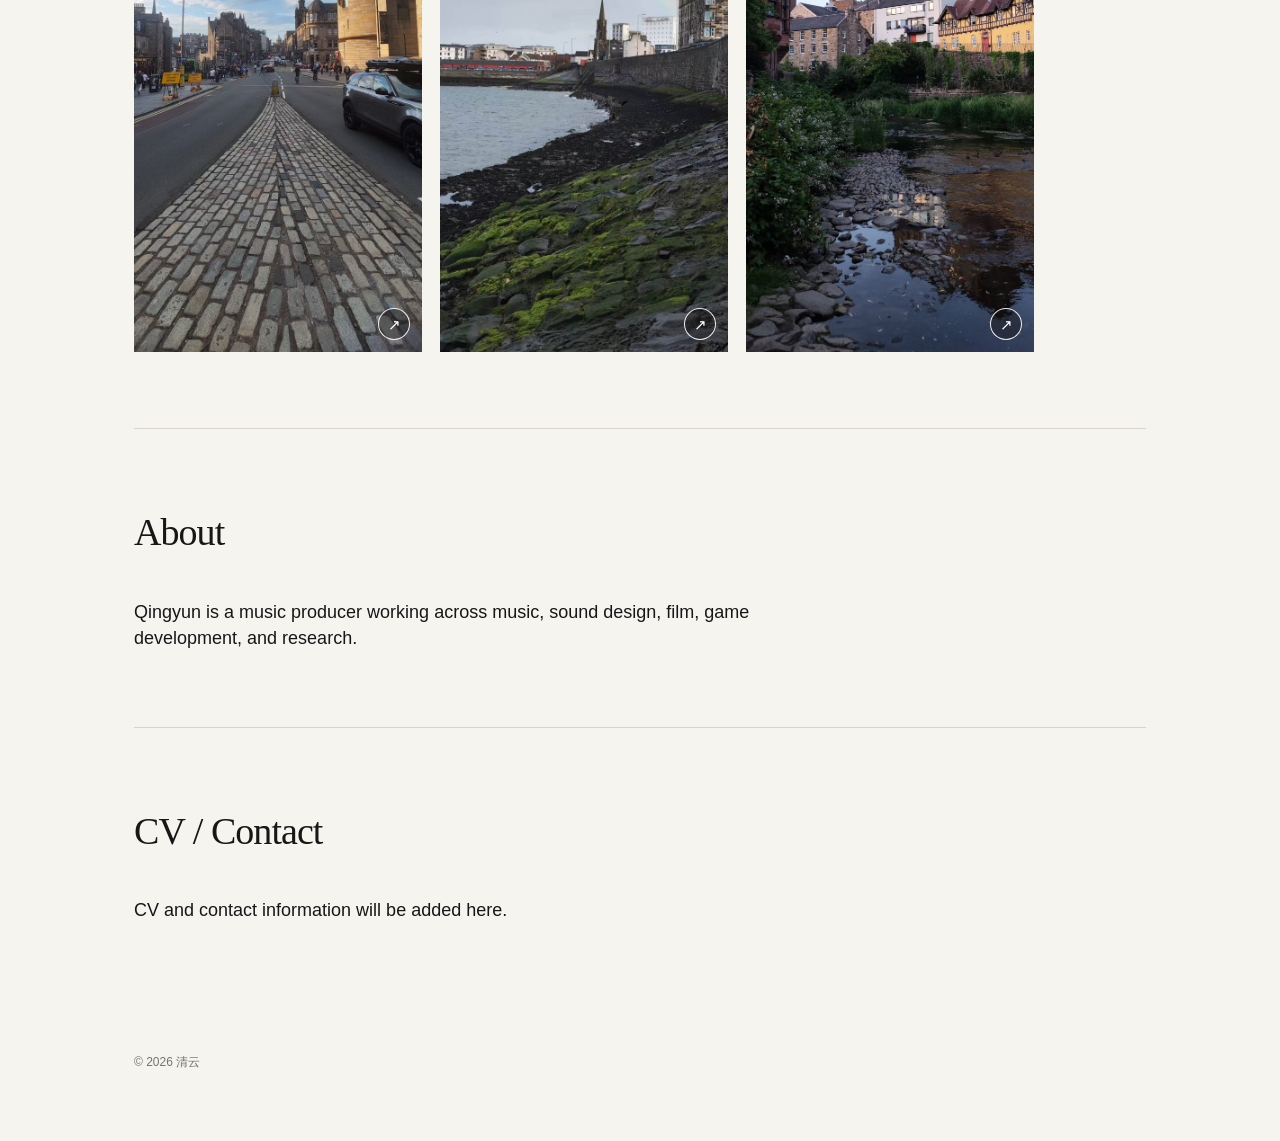
==== commit 6855160d: "Restore original film scoring photo layout" ====
--- a/index.html
+++ b/index.html
@@ -1,7 +1,7 @@
 <!doctype html>
 <html lang="en">
 <head><meta charset="utf-8"><meta name="viewport" content="width=device-width,initial-scale=1"><title>清 云 — Music Producer</title><style>
-:root{--bg:#f6f4ef;--fg:#171717;--muted:#77736c;--line:#d8d4cc}*{box-sizing:border-box}html{scroll-behavior:smooth}body{margin:0;background:var(--bg);color:var(--fg);font-family:Arial,Helvetica,sans-serif;line-height:1.45}a{color:inherit;text-decoration:none}.wrap{max-width:1080px;margin:auto;padding:0 34px}nav{display:flex;justify-content:space-between;align-items:center;padding:30px 0 20px;font-size:14px;position:absolute;top:0;left:34px;right:34px;z-index:5;color:#fff}.brand{font-weight:600;letter-spacing:.02em;text-shadow:0 1px 8px rgba(0,0,0,.5)}.navlinks{display:flex;gap:20px;color:#fff;flex-wrap:wrap;align-items:center;text-shadow:0 1px 8px rgba(0,0,0,.5)}.lang{border:0;background:none;color:#fff;font:inherit;cursor:pointer;padding:0;text-shadow:0 1px 8px rgba(0,0,0,.5)}.hero{position:relative;width:100vw;margin-left:calc(50% - 50vw);min-height:100vh;padding:160px 34px 110px;display:flex;flex-direction:column;justify-content:center;background-image:url("hero.jpg");background-position:center;background-size:cover;background-repeat:no-repeat;color:#fff;overflow:hidden;border-bottom:1px solid rgba(255,255,255,.65)}.hero:after{content:"";position:absolute;inset:0;background:linear-gradient(180deg,rgba(5,20,30,.32),rgba(8,24,30,.12) 45%,rgba(5,18,24,.42));z-index:0}.hero-copy{position:relative;z-index:1;padding-left:0;transform:translateY(-12vh);text-align:left}.hero h1{font-family:Georgia,"Times New Roman","Songti SC","STSong",serif;font-size:clamp(58px,9vw,112px);line-height:.92;font-weight:400;letter-spacing:-.045em;margin:20px 0 28px;text-shadow:0 2px 18px rgba(0,0,0,.38)}.subtitle{font-family:Arial,Helvetica,sans-serif;font-size:18px;color:#fff;text-shadow:0 1px 10px rgba(0,0,0,.55)}.hero-credit{position:absolute;right:34px;bottom:28px;z-index:2;border-left:1px solid rgba(255,255,255,.9);padding-left:14px;font-family:"Times New Roman",Times,serif;font-size:11px;line-height:1.55;text-align:left;color:rgba(255,255,255,.88);text-shadow:0 1px 8px rgba(0,0,0,.5)}.hero-credit .credit-title{font-size:13px;margin-bottom:2px}section{padding:76px 0;border-top:1px solid var(--line)}.section-head{display:flex;justify-content:space-between;align-items:baseline;margin-bottom:38px}h2{font-family:Georgia,"Times New Roman",serif;font-size:38px;font-weight:400;margin:0;letter-spacing:-.025em}.work{border-top:1px solid var(--line);padding:21px 0 26px}.work:last-child{border-bottom:1px solid var(--line)}.work-top{display:flex;gap:25px;align-items:baseline}.num{font-size:12px;color:var(--muted);width:28px}.title{font-size:19px;flex:1}.meta{font-size:12px;color:var(--muted);margin:7px 0 15px 53px}.game-description{font-size:16px;color:#5c5953;max-width:760px;margin:10px 0 30px 53px;line-height:1.7}audio{width:calc(100% - 53px);margin-left:53px;height:38px}.film-video{width:100%;aspect-ratio:16/9;border:0;display:block;background:#111}.project-grid{display:grid;grid-template-columns:1fr 1fr;gap:1px;background:var(--line)}.film-stills{display:grid;grid-template-columns:repeat(4,minmax(0,1fr));gap:6px;max-width:100%;align-items:center}.film-still{width:100%;aspect-ratio:4/3;object-fit:contain;object-position:center;display:block}.research-stills{display:grid;grid-template-columns:repeat(3,1fr);gap:18px;max-width:900px}.research-card{position:relative;display:block;overflow:hidden}.research-still{width:100%;height:auto;display:block;transition:opacity .25s}.research-card:hover .research-still{opacity:.9}.research-action{position:absolute;right:12px;bottom:12px;width:32px;height:32px;border:1px solid rgba(255,255,255,.9);border-radius:50%;display:flex;align-items:center;justify-content:center;background:rgba(23,23,23,.42);color:#fff;font-size:15px;line-height:1}.project{background:var(--bg);padding:30px 26px 34px;min-height:185px}.project h3{font-family:Georgia,"Times New Roman",serif;font-size:25px;font-weight:400;margin:0 0 12px}.project p{color:#5c5953;font-size:14px;max-width:480px}.about{max-width:680px;font-size:18px}footer{padding:55px 0 70px;color:var(--muted);font-size:12px;display:flex;justify-content:space-between}@media(max-width:700px){.wrap{padding:0 20px}nav{left:20px;right:20px;align-items:flex-start}.navlinks{gap:12px}.hero{padding:120px 20px 80px;min-height:100svh}.hero-copy{padding-left:0;transform:translateY(-9vh)}.hero h1{font-size:65px}.hero-credit{right:20px;bottom:20px;padding-left:12px;font-size:10px}.hero-credit .credit-title{font-size:11px}h1{font-size:65px}.section-head{display:block}.project-grid{grid-template-columns:1fr}.film-stills{grid-template-columns:1fr;gap:20px}.research-stills{grid-template-columns:1fr;gap:20px;max-width:none}.work-top{align-items:flex-start}.title{font-size:17px}.meta{margin-left:0;padding-left:53px}.game-description{margin-left:0;padding-left:53px}audio{width:100%;margin-left:0}}
+:root{--bg:#f6f4ef;--fg:#171717;--muted:#77736c;--line:#d8d4cc}*{box-sizing:border-box}html{scroll-behavior:smooth}body{margin:0;background:var(--bg);color:var(--fg);font-family:Arial,Helvetica,sans-serif;line-height:1.45}a{color:inherit;text-decoration:none}.wrap{max-width:1080px;margin:auto;padding:0 34px}nav{display:flex;justify-content:space-between;align-items:center;padding:30px 0 20px;font-size:14px;position:absolute;top:0;left:34px;right:34px;z-index:5;color:#fff}.brand{font-weight:600;letter-spacing:.02em;text-shadow:0 1px 8px rgba(0,0,0,.5)}.navlinks{display:flex;gap:20px;color:#fff;flex-wrap:wrap;align-items:center;text-shadow:0 1px 8px rgba(0,0,0,.5)}.lang{border:0;background:none;color:#fff;font:inherit;cursor:pointer;padding:0;text-shadow:0 1px 8px rgba(0,0,0,.5)}.hero{position:relative;width:100vw;margin-left:calc(50% - 50vw);min-height:100vh;padding:160px 34px 110px;display:flex;flex-direction:column;justify-content:center;background-image:url("hero.jpg");background-position:center;background-size:cover;background-repeat:no-repeat;color:#fff;overflow:hidden;border-bottom:1px solid rgba(255,255,255,.65)}.hero:after{content:"";position:absolute;inset:0;background:linear-gradient(180deg,rgba(5,20,30,.32),rgba(8,24,30,.12) 45%,rgba(5,18,24,.42));z-index:0}.hero-copy{position:relative;z-index:1;padding-left:0;transform:translateY(-12vh);text-align:left}.hero h1{font-family:Georgia,"Times New Roman","Songti SC","STSong",serif;font-size:clamp(58px,9vw,112px);line-height:.92;font-weight:400;letter-spacing:-.045em;margin:20px 0 28px;text-shadow:0 2px 18px rgba(0,0,0,.38)}.subtitle{font-family:Arial,Helvetica,sans-serif;font-size:18px;color:#fff;text-shadow:0 1px 10px rgba(0,0,0,.55)}.hero-credit{position:absolute;right:34px;bottom:28px;z-index:2;border-left:1px solid rgba(255,255,255,.9);padding-left:14px;font-family:"Times New Roman",Times,serif;font-size:11px;line-height:1.55;text-align:left;color:rgba(255,255,255,.88);text-shadow:0 1px 8px rgba(0,0,0,.5)}.hero-credit .credit-title{font-size:13px;margin-bottom:2px}section{padding:76px 0;border-top:1px solid var(--line)}.section-head{display:flex;justify-content:space-between;align-items:baseline;margin-bottom:38px}h2{font-family:Georgia,"Times New Roman",serif;font-size:38px;font-weight:400;margin:0;letter-spacing:-.025em}.work{border-top:1px solid var(--line);padding:21px 0 26px}.work:last-child{border-bottom:1px solid var(--line)}.work-top{display:flex;gap:25px;align-items:baseline}.num{font-size:12px;color:var(--muted);width:28px}.title{font-size:19px;flex:1}.meta{font-size:12px;color:var(--muted);margin:7px 0 15px 53px}.game-description{font-size:16px;color:#5c5953;max-width:760px;margin:10px 0 30px 53px;line-height:1.7}audio{width:calc(100% - 53px);margin-left:53px;height:38px}.film-video{width:100%;aspect-ratio:16/9;border:0;display:block;background:#111}.project-grid{display:grid;grid-template-columns:1fr 1fr;gap:1px;background:var(--line)}.film-stills{display:grid;grid-template-columns:repeat(4,minmax(0,1fr));gap:18px;max-width:900px}.film-still{width:100%;height:auto;display:block}.research-stills{display:grid;grid-template-columns:repeat(3,1fr);gap:18px;max-width:900px}.research-card{position:relative;display:block;overflow:hidden}.research-still{width:100%;height:auto;display:block;transition:opacity .25s}.research-card:hover .research-still{opacity:.9}.research-action{position:absolute;right:12px;bottom:12px;width:32px;height:32px;border:1px solid rgba(255,255,255,.9);border-radius:50%;display:flex;align-items:center;justify-content:center;background:rgba(23,23,23,.42);color:#fff;font-size:15px;line-height:1}.project{background:var(--bg);padding:30px 26px 34px;min-height:185px}.project h3{font-family:Georgia,"Times New Roman",serif;font-size:25px;font-weight:400;margin:0 0 12px}.project p{color:#5c5953;font-size:14px;max-width:480px}.about{max-width:680px;font-size:18px}footer{padding:55px 0 70px;color:var(--muted);font-size:12px;display:flex;justify-content:space-between}@media(max-width:700px){.wrap{padding:0 20px}nav{left:20px;right:20px;align-items:flex-start}.navlinks{gap:12px}.hero{padding:120px 20px 80px;min-height:100svh}.hero-copy{padding-left:0;transform:translateY(-9vh)}.hero h1{font-size:65px}.hero-credit{right:20px;bottom:20px;padding-left:12px;font-size:10px}.hero-credit .credit-title{font-size:11px}h1{font-size:65px}.section-head{display:block}.project-grid{grid-template-columns:1fr}.film-stills{grid-template-columns:1fr;gap:20px}.research-stills{grid-template-columns:1fr;gap:20px;max-width:none}.work-top{align-items:flex-start}.title{font-size:17px}.meta{margin-left:0;padding-left:53px}.game-description{margin-left:0;padding-left:53px}audio{width:100%;margin-left:0}}
 </style></head><body><div class="wrap">
 <nav><a class="brand" href="#" data-en="Qingyun / Chenzhuo Guo" data-zh="清 云 / 郭晨卓">Qingyun / Chenzhuo Guo</a><div class="navlinks"><a href="#music" data-en="Music" data-zh="音乐">Music</a><a href="#sound-design" data-en="Sound Design" data-zh="声音设计">Sound Design</a><a href="#soundtrack" data-en="Film" data-zh="电影配乐">Film</a><a href="#game" data-en="Game Development" data-zh="游戏开发">Game Development</a><a href="#research" data-en="Research" data-zh="研究">Research</a><a href="#about" data-en="About" data-zh="关于">About</a><a href="#contact" data-en="CV / Contact" data-zh="简历 / 联系">CV / Contact</a><button class="lang" id="langBtn" type="button">中文</button></div></nav>
 <header class="hero"><div class="hero-copy"><h1 data-en="Qingyun" data-zh="清 云">Qingyun</h1><div class="subtitle" data-en="Music Producer" data-zh="音乐制作人">Music Producer</div></div><div class="hero-credit"><div class="credit-title" data-en="Guardian — Emii Alrai" data-zh="《Guardian》— Emii Alrai">Guardian — Emii Alrai</div><div data-en="Calton Hill, Edinburgh" data-zh="爱丁堡 · 卡尔顿山">Calton Hill, Edinburgh</div><div data-en="Edinburgh Art Festival 2026" data-zh="Edinburgh Art Festival 2026">Edinburgh Art Festival 2026</div><div data-en="Photograph taken on 29 August 2026" data-zh="摄于 2026 年 8 月 29 日">Photograph taken on 29 August 2026</div></div></header>
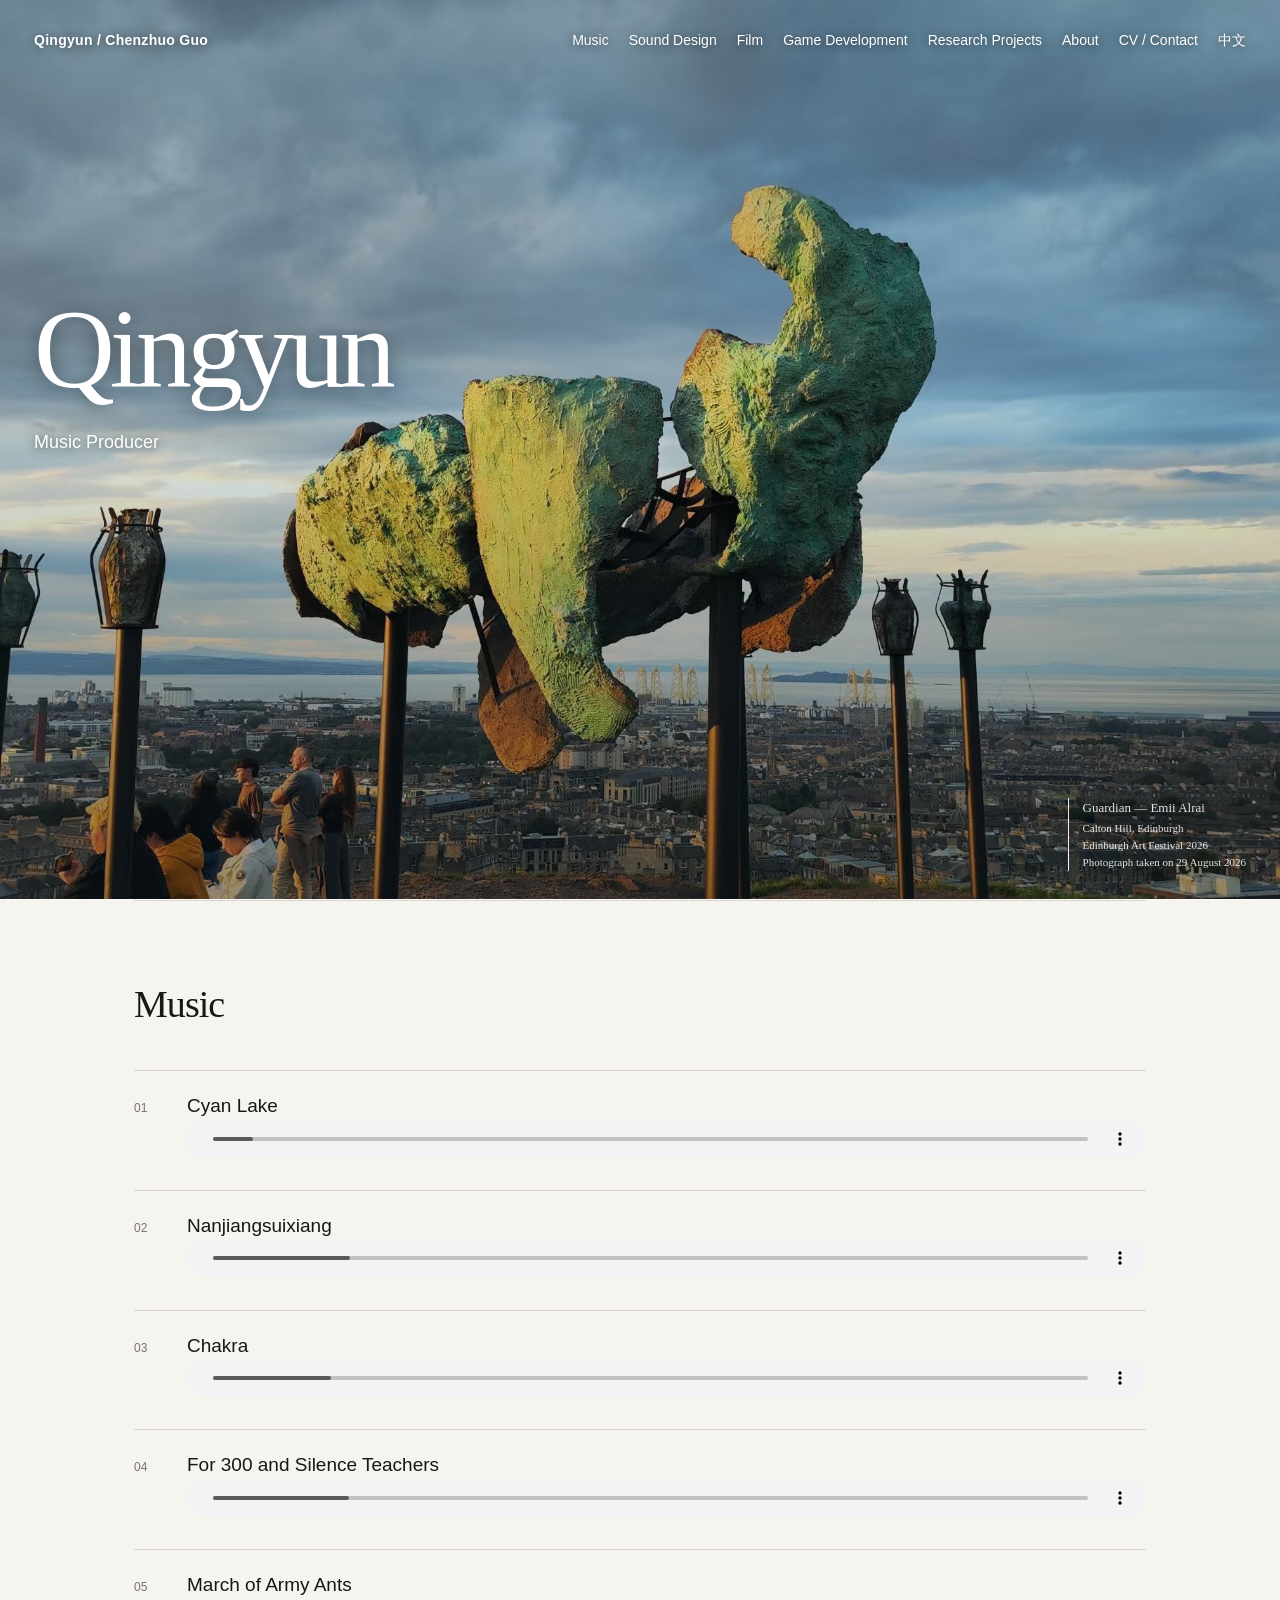
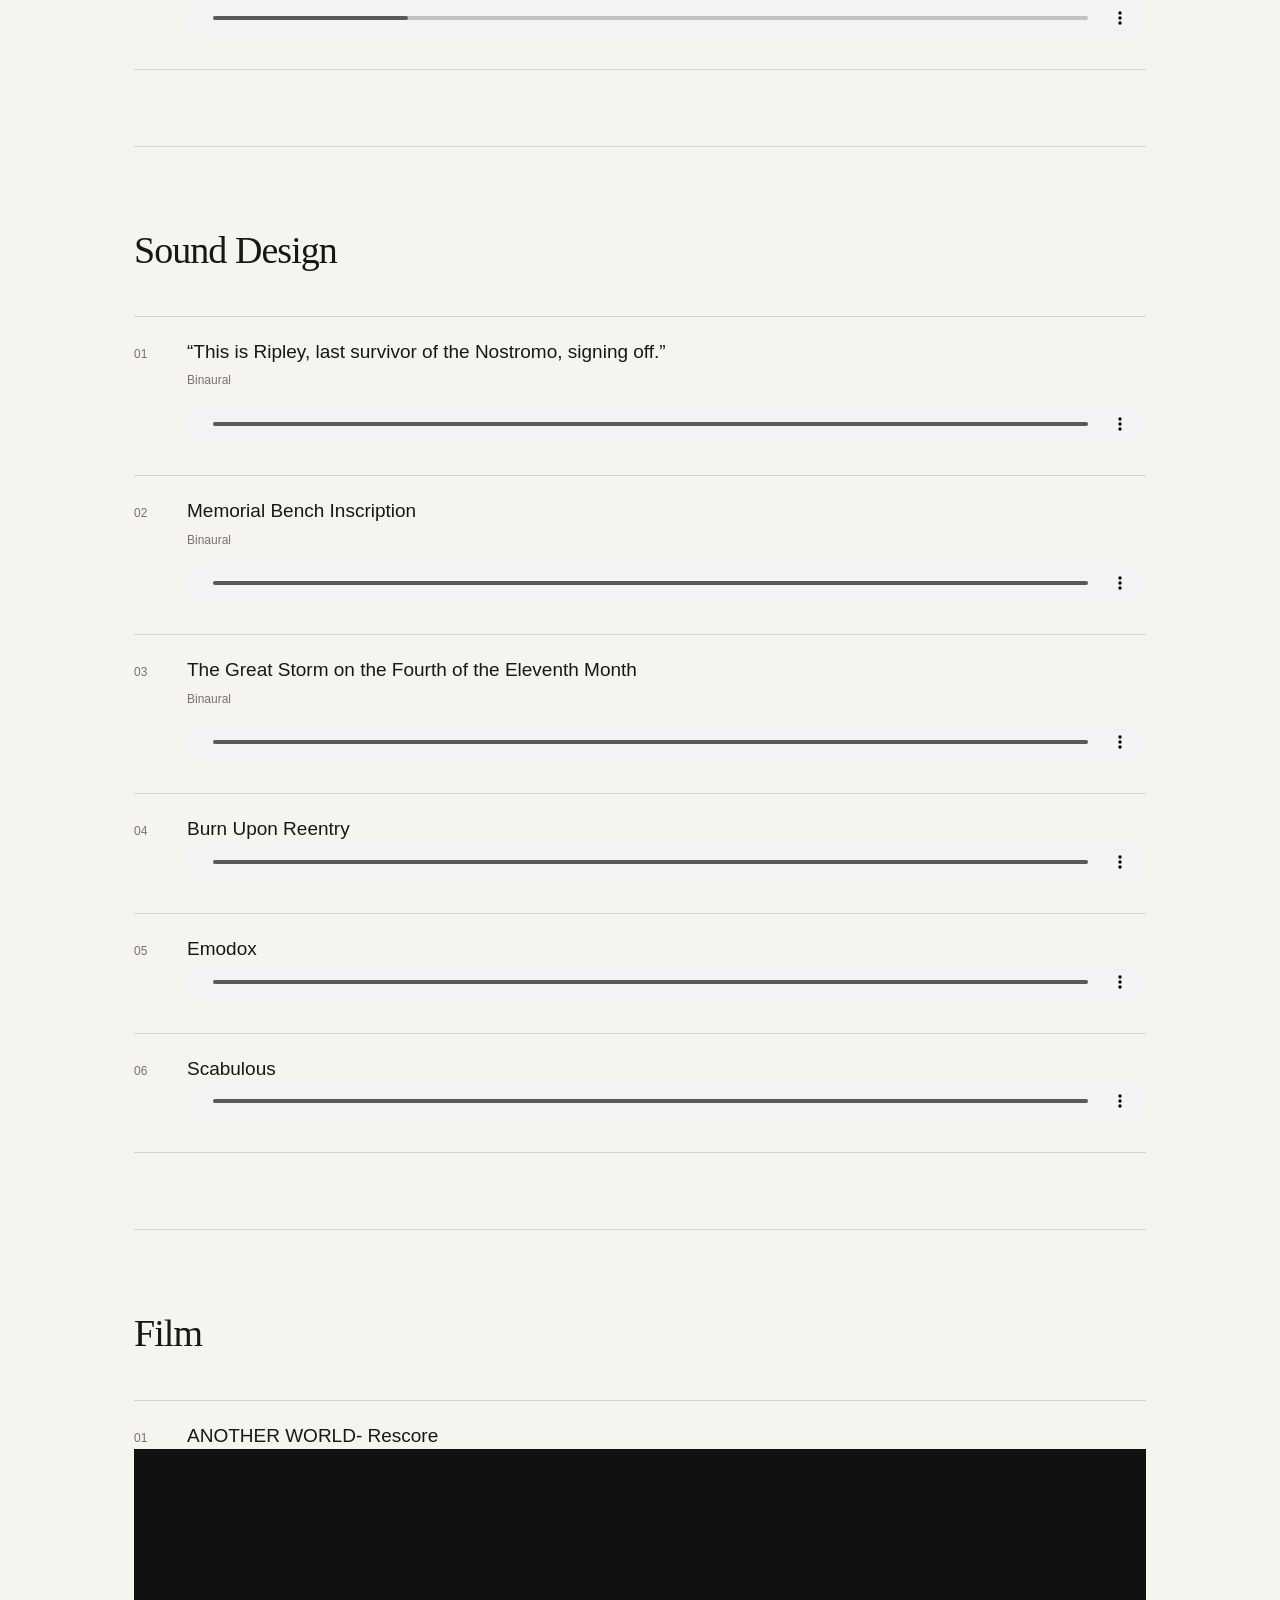
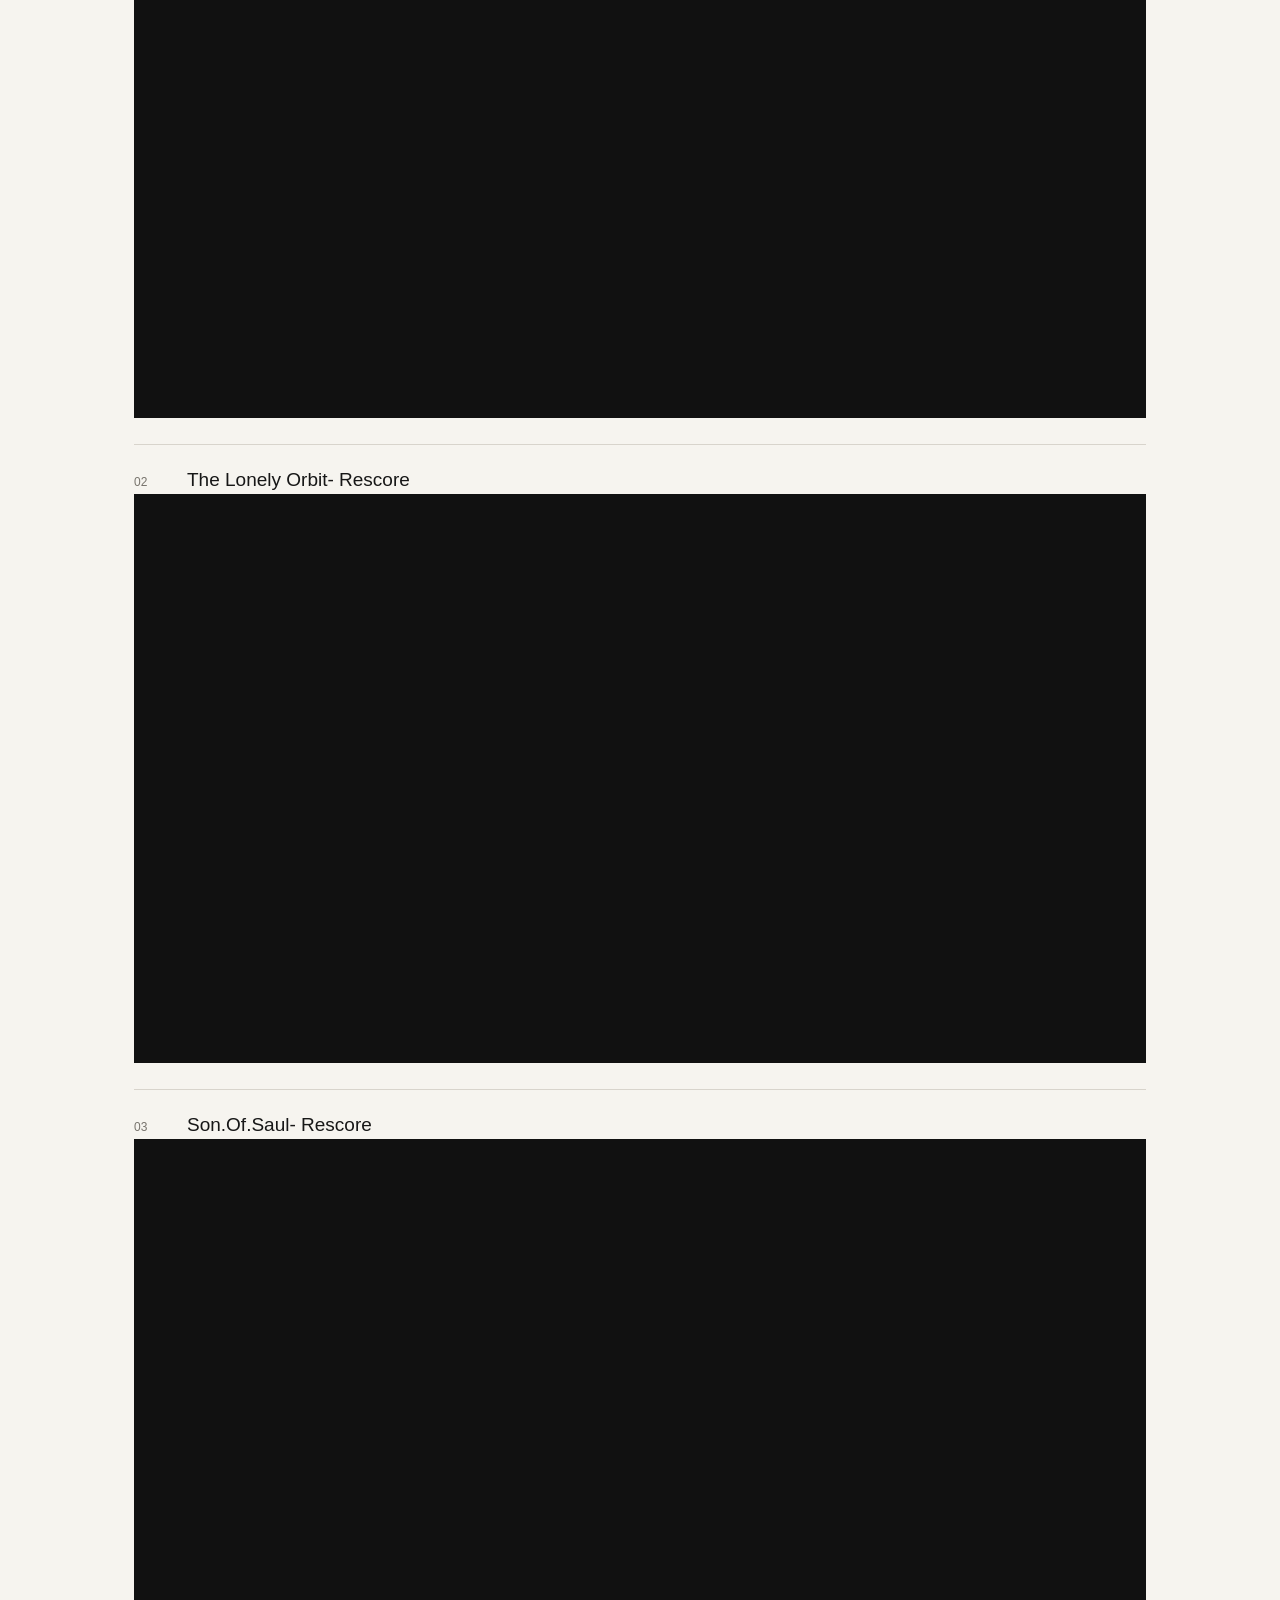
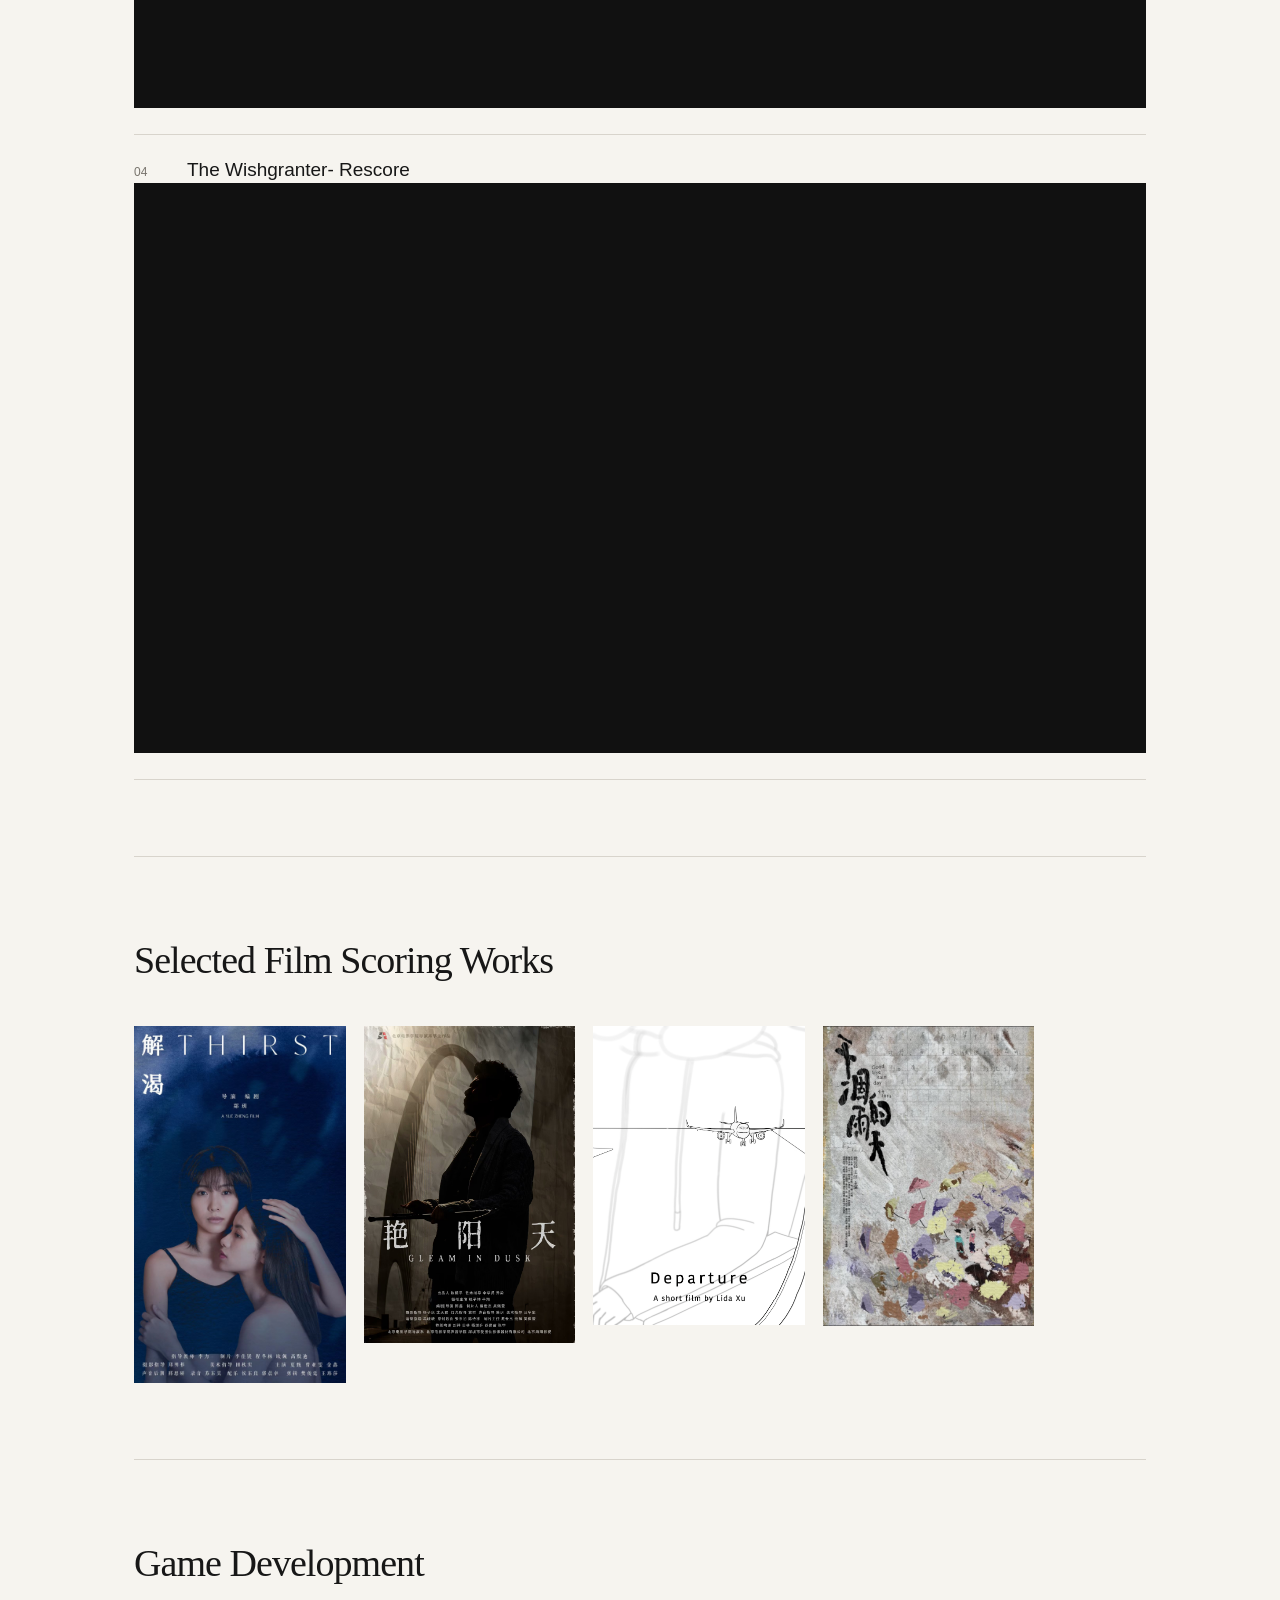
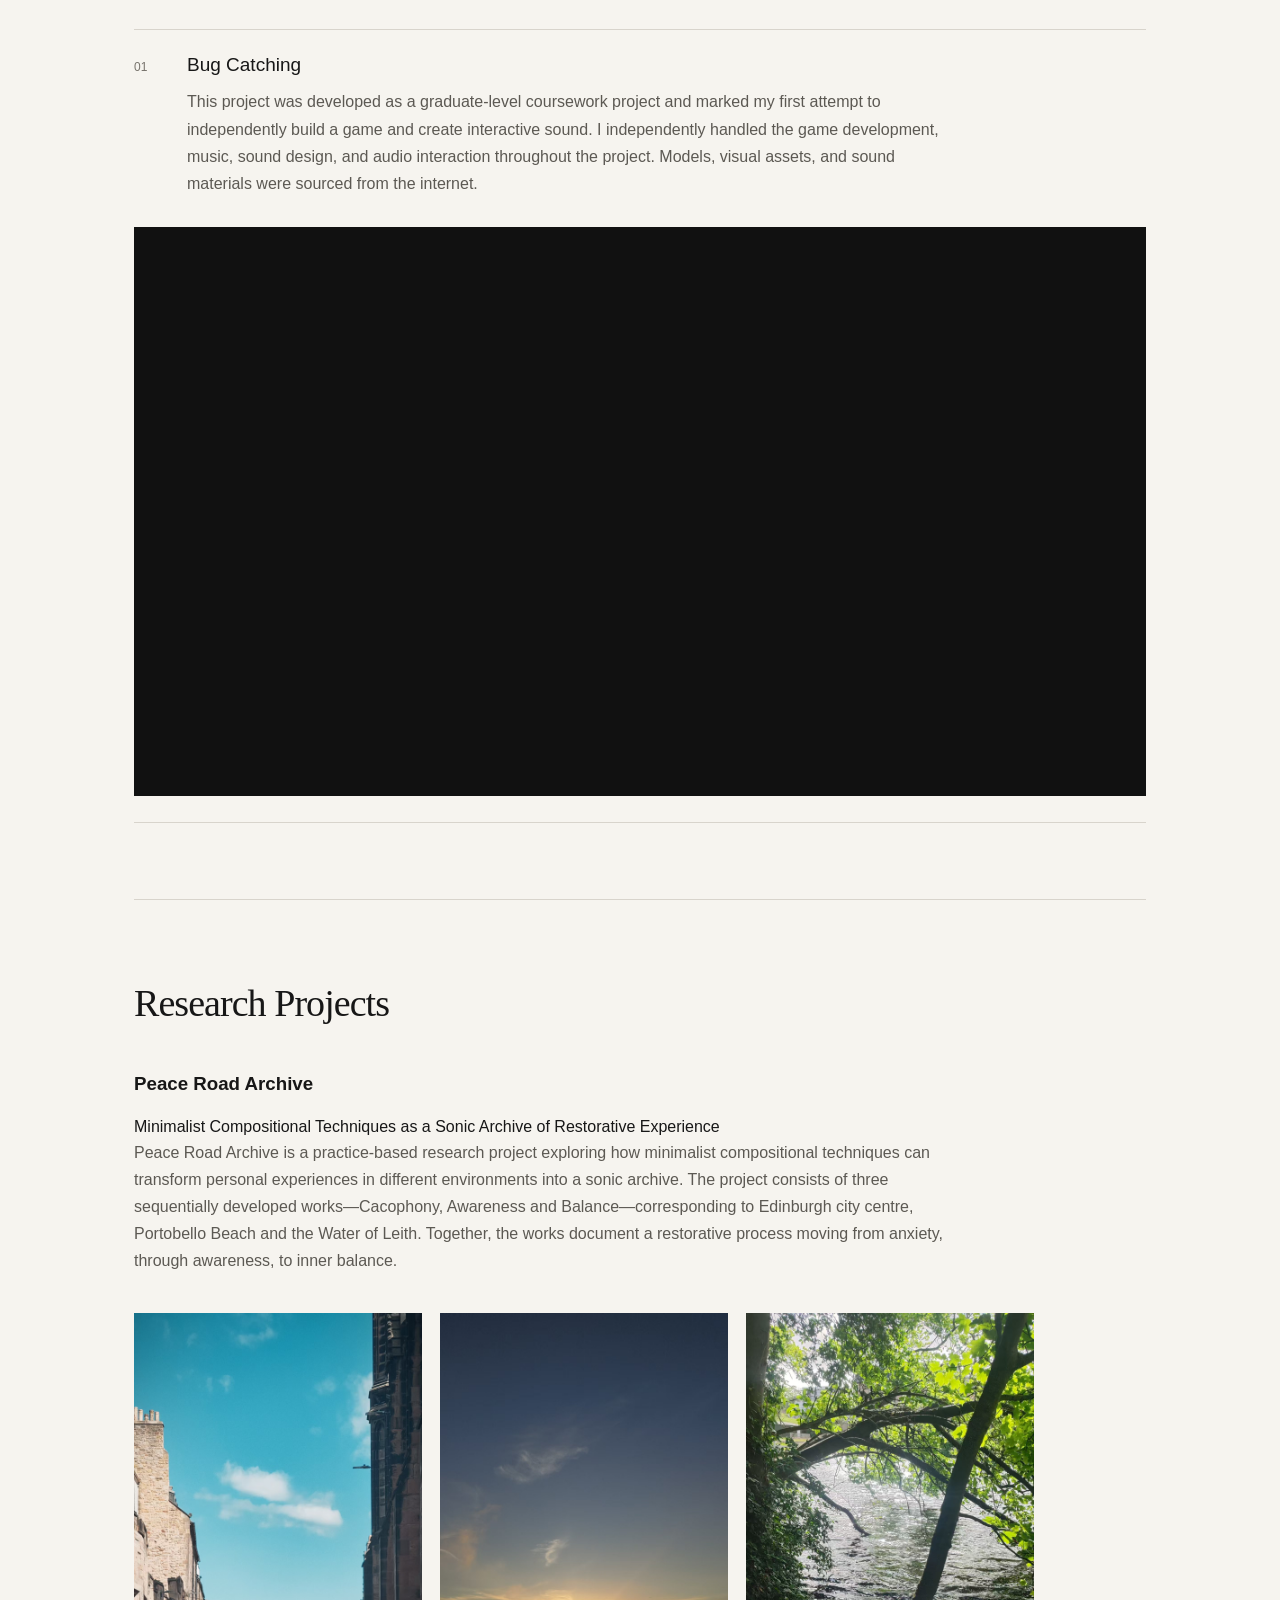
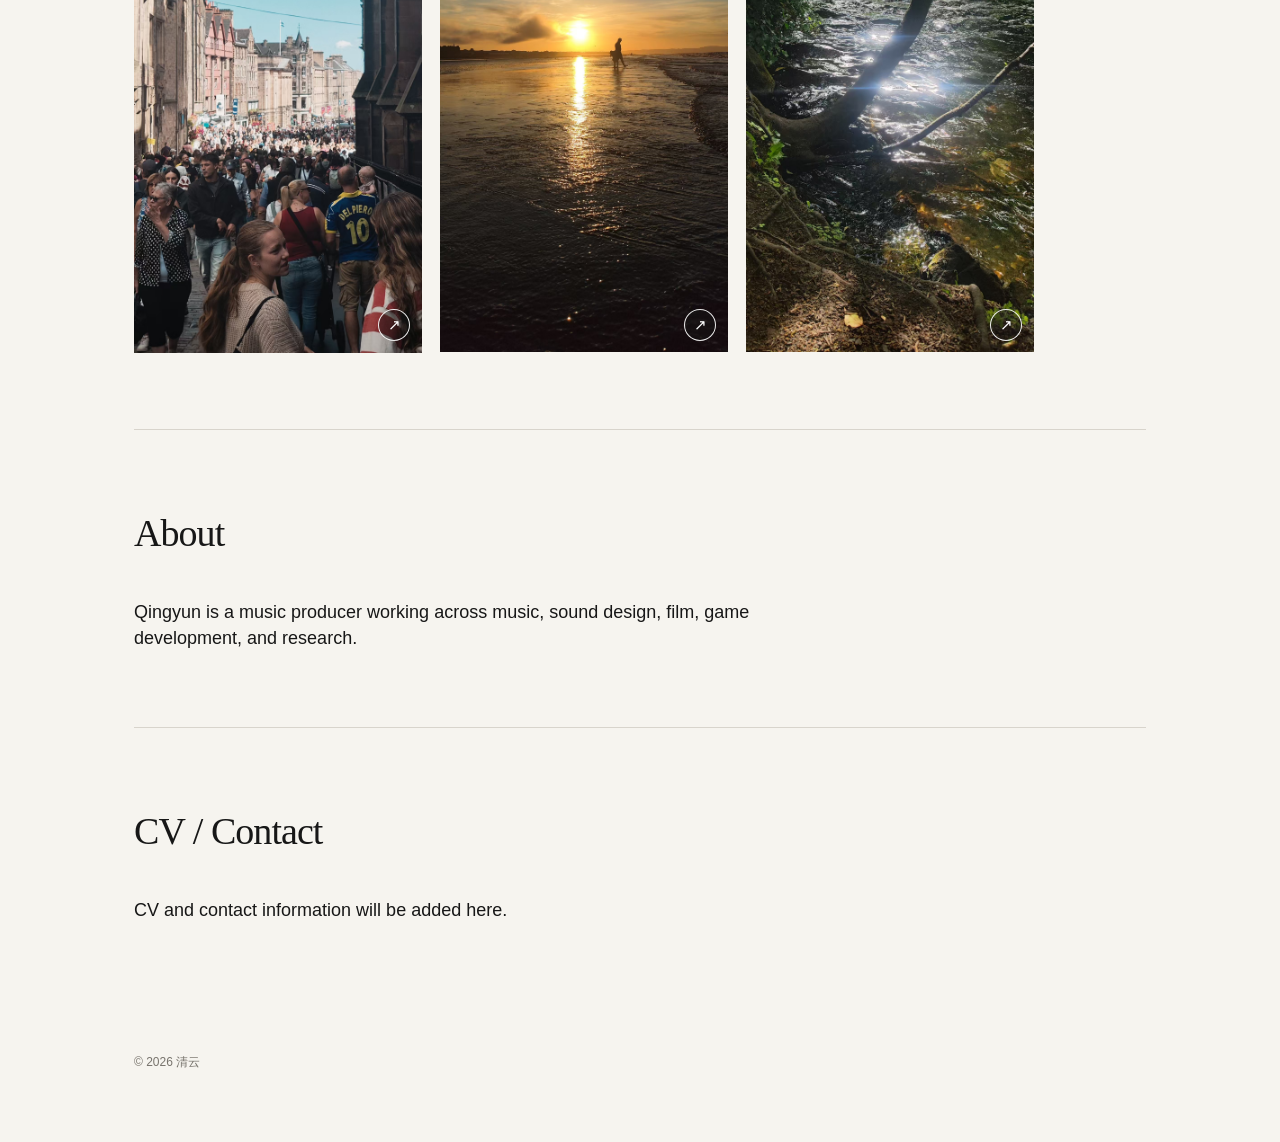
==== commit 2336ca09: "Rename Research to Research Projects" ====
--- a/index.html
+++ b/index.html
@@ -3,7 +3,7 @@
 <head><meta charset="utf-8"><meta name="viewport" content="width=device-width,initial-scale=1"><title>清 云 — Music Producer</title><style>
 :root{--bg:#f6f4ef;--fg:#171717;--muted:#77736c;--line:#d8d4cc}*{box-sizing:border-box}html{scroll-behavior:smooth}body{margin:0;background:var(--bg);color:var(--fg);font-family:Arial,Helvetica,sans-serif;line-height:1.45}a{color:inherit;text-decoration:none}.wrap{max-width:1080px;margin:auto;padding:0 34px}nav{display:flex;justify-content:space-between;align-items:center;padding:30px 0 20px;font-size:14px;position:absolute;top:0;left:34px;right:34px;z-index:5;color:#fff}.brand{font-weight:600;letter-spacing:.02em;text-shadow:0 1px 8px rgba(0,0,0,.5)}.navlinks{display:flex;gap:20px;color:#fff;flex-wrap:wrap;align-items:center;text-shadow:0 1px 8px rgba(0,0,0,.5)}.lang{border:0;background:none;color:#fff;font:inherit;cursor:pointer;padding:0;text-shadow:0 1px 8px rgba(0,0,0,.5)}.hero{position:relative;width:100vw;margin-left:calc(50% - 50vw);min-height:100vh;padding:160px 34px 110px;display:flex;flex-direction:column;justify-content:center;background-image:url("hero.jpg");background-position:center;background-size:cover;background-repeat:no-repeat;color:#fff;overflow:hidden;border-bottom:1px solid rgba(255,255,255,.65)}.hero:after{content:"";position:absolute;inset:0;background:linear-gradient(180deg,rgba(5,20,30,.32),rgba(8,24,30,.12) 45%,rgba(5,18,24,.42));z-index:0}.hero-copy{position:relative;z-index:1;padding-left:0;transform:translateY(-12vh);text-align:left}.hero h1{font-family:Georgia,"Times New Roman","Songti SC","STSong",serif;font-size:clamp(58px,9vw,112px);line-height:.92;font-weight:400;letter-spacing:-.045em;margin:20px 0 28px;text-shadow:0 2px 18px rgba(0,0,0,.38)}.subtitle{font-family:Arial,Helvetica,sans-serif;font-size:18px;color:#fff;text-shadow:0 1px 10px rgba(0,0,0,.55)}.hero-credit{position:absolute;right:34px;bottom:28px;z-index:2;border-left:1px solid rgba(255,255,255,.9);padding-left:14px;font-family:"Times New Roman",Times,serif;font-size:11px;line-height:1.55;text-align:left;color:rgba(255,255,255,.88);text-shadow:0 1px 8px rgba(0,0,0,.5)}.hero-credit .credit-title{font-size:13px;margin-bottom:2px}section{padding:76px 0;border-top:1px solid var(--line)}.section-head{display:flex;justify-content:space-between;align-items:baseline;margin-bottom:38px}h2{font-family:Georgia,"Times New Roman",serif;font-size:38px;font-weight:400;margin:0;letter-spacing:-.025em}.work{border-top:1px solid var(--line);padding:21px 0 26px}.work:last-child{border-bottom:1px solid var(--line)}.work-top{display:flex;gap:25px;align-items:baseline}.num{font-size:12px;color:var(--muted);width:28px}.title{font-size:19px;flex:1}.meta{font-size:12px;color:var(--muted);margin:7px 0 15px 53px}.game-description{font-size:16px;color:#5c5953;max-width:760px;margin:10px 0 30px 53px;line-height:1.7}audio{width:calc(100% - 53px);margin-left:53px;height:38px}.film-video{width:100%;aspect-ratio:16/9;border:0;display:block;background:#111}.project-grid{display:grid;grid-template-columns:1fr 1fr;gap:1px;background:var(--line)}.film-stills{display:grid;grid-template-columns:repeat(4,minmax(0,1fr));gap:18px;max-width:900px}.film-still{width:100%;height:auto;display:block}.research-stills{display:grid;grid-template-columns:repeat(3,1fr);gap:18px;max-width:900px}.research-card{position:relative;display:block;overflow:hidden}.research-still{width:100%;height:auto;display:block;transition:opacity .25s}.research-card:hover .research-still{opacity:.9}.research-action{position:absolute;right:12px;bottom:12px;width:32px;height:32px;border:1px solid rgba(255,255,255,.9);border-radius:50%;display:flex;align-items:center;justify-content:center;background:rgba(23,23,23,.42);color:#fff;font-size:15px;line-height:1}.project{background:var(--bg);padding:30px 26px 34px;min-height:185px}.project h3{font-family:Georgia,"Times New Roman",serif;font-size:25px;font-weight:400;margin:0 0 12px}.project p{color:#5c5953;font-size:14px;max-width:480px}.about{max-width:680px;font-size:18px}footer{padding:55px 0 70px;color:var(--muted);font-size:12px;display:flex;justify-content:space-between}@media(max-width:700px){.wrap{padding:0 20px}nav{left:20px;right:20px;align-items:flex-start}.navlinks{gap:12px}.hero{padding:120px 20px 80px;min-height:100svh}.hero-copy{padding-left:0;transform:translateY(-9vh)}.hero h1{font-size:65px}.hero-credit{right:20px;bottom:20px;padding-left:12px;font-size:10px}.hero-credit .credit-title{font-size:11px}h1{font-size:65px}.section-head{display:block}.project-grid{grid-template-columns:1fr}.film-stills{grid-template-columns:1fr;gap:20px}.research-stills{grid-template-columns:1fr;gap:20px;max-width:none}.work-top{align-items:flex-start}.title{font-size:17px}.meta{margin-left:0;padding-left:53px}.game-description{margin-left:0;padding-left:53px}audio{width:100%;margin-left:0}}
 </style></head><body><div class="wrap">
-<nav><a class="brand" href="#" data-en="Qingyun / Chenzhuo Guo" data-zh="清 云 / 郭晨卓">Qingyun / Chenzhuo Guo</a><div class="navlinks"><a href="#music" data-en="Music" data-zh="音乐">Music</a><a href="#sound-design" data-en="Sound Design" data-zh="声音设计">Sound Design</a><a href="#soundtrack" data-en="Film" data-zh="电影配乐">Film</a><a href="#game" data-en="Game Development" data-zh="游戏开发">Game Development</a><a href="#research" data-en="Research" data-zh="研究">Research</a><a href="#about" data-en="About" data-zh="关于">About</a><a href="#contact" data-en="CV / Contact" data-zh="简历 / 联系">CV / Contact</a><button class="lang" id="langBtn" type="button">中文</button></div></nav>
+<nav><a class="brand" href="#" data-en="Qingyun / Chenzhuo Guo" data-zh="清 云 / 郭晨卓">Qingyun / Chenzhuo Guo</a><div class="navlinks"><a href="#music" data-en="Music" data-zh="音乐">Music</a><a href="#sound-design" data-en="Sound Design" data-zh="声音设计">Sound Design</a><a href="#soundtrack" data-en="Film" data-zh="电影配乐">Film</a><a href="#game" data-en="Game Development" data-zh="游戏开发">Game Development</a><a href="#research" data-en="Research Projects" data-zh="研究项目">Research Projects</a><a href="#about" data-en="About" data-zh="关于">About</a><a href="#contact" data-en="CV / Contact" data-zh="简历 / 联系">CV / Contact</a><button class="lang" id="langBtn" type="button">中文</button></div></nav>
 <header class="hero"><div class="hero-copy"><h1 data-en="Qingyun" data-zh="清 云">Qingyun</h1><div class="subtitle" data-en="Music Producer" data-zh="音乐制作人">Music Producer</div></div><div class="hero-credit"><div class="credit-title" data-en="Guardian — Emii Alrai" data-zh="《Guardian》— Emii Alrai">Guardian — Emii Alrai</div><div data-en="Calton Hill, Edinburgh" data-zh="爱丁堡 · 卡尔顿山">Calton Hill, Edinburgh</div><div data-en="Edinburgh Art Festival 2026" data-zh="Edinburgh Art Festival 2026">Edinburgh Art Festival 2026</div><div data-en="Photograph taken on 29 August 2026" data-zh="摄于 2026 年 8 月 29 日">Photograph taken on 29 August 2026</div></div></header>
 <main>
 <section id="music"><div class="section-head"><h2 data-en="Music" data-zh="音乐">Music</h2></div>
@@ -29,7 +29,7 @@
 <div class="work"><div class="work-top"><div class="num">01</div><div class="title" data-en="Bug Catching" data-zh="抓虫子">Bug Catching</div></div>
 <p class="game-description" data-en="This project was developed as a graduate-level coursework project and marked my first attempt to independently build a game and create interactive sound. I independently handled the game development, music, sound design, and audio interaction throughout the project. Models, visual assets, and sound materials were sourced from the internet." data-zh="本项目为研究生阶段的课程作业，也是我第一次独立尝试搭建游戏并进行声音交互设计。我独立完成了游戏开发、音乐、音效以及声音交互等方面的制作。项目中的模型、视觉素材及部分声音素材来源于互联网。（佩戴耳机获得更加听感）">This project was developed as a graduate-level coursework project and marked my first attempt to independently build a game and create interactive sound. I independently handled the game development, music, sound design, and audio interaction throughout the project. Models, visual assets, and sound materials were sourced from the internet.(Wear headphones for a better listening experience)</p>
 <iframe class="film-video" src="https://player.xinpianchang.com/?aid=13820810&amp;mid=Mk6B4xBlGmV79LAP" allowfullscreen allow="fullscreen" frameborder="0" title="Bug Catching"></iframe></div></section>
-<section id="research"><div class="section-head"><h2 data-en="Research" data-zh="研究">Research</h2></div><div style="max-width:820px;margin-bottom:38px"><h3 style="font-family:Georgia,"Times New Roman",serif;font-size:30px;font-weight:400;margin:0 0 8px">Peace Road Archive</h3><div style="font-family:Georgia,"Times New Roman",serif;font-size:15px;font-style:italic;color:#5c5953;margin-bottom:20px">Minimalist Compositional Techniques as a Sonic Archive of Restorative Experience</div><p style="font-size:16px;color:#5c5953;line-height:1.7;margin:0" data-en="Peace Road Archive is a practice-based research project exploring how minimalist compositional techniques can transform personal experiences in different environments into a sonic archive. The project consists of three sequentially developed works—Cacophony, Awareness and Balance—corresponding to Edinburgh city centre, Portobello Beach and the Water of Leith. Together, the works document a restorative process moving from anxiety, through awareness, to inner balance." data-zh="《Peace Road Archive》是一项实践型研究项目，探索如何通过极简主义作曲技法，将个人在不同环境中的体验转化为声音档案。项目由三部依次发展的作品 Cacophony、Awareness 与 Balance 构成，分别对应爱丁堡市中心、Portobello Beach 与 Water of Leith。三部作品共同记录了一个从焦虑、经过觉察，到内在平衡的恢复过程。">Peace Road Archive is a practice-based research project exploring how minimalist compositional techniques can transform personal experiences in different environments into a sonic archive. The project consists of three sequentially developed works—Cacophony, Awareness and Balance—corresponding to Edinburgh city centre, Portobello Beach and the Water of Leith. Together, the works document a restorative process moving from anxiety, through awareness, to inner balance.</p></div><div class="research-stills"><a class="research-card" href="research/cacophony.html" aria-label="Cacophony"><img class="research-still" src="picture/Cacophony.jpg?v=20260918" alt="Cacophony"><span class="research-action" aria-hidden="true">↗</span></a><a class="research-card" href="research/awareness.html" aria-label="Awareness"><img class="research-still" src="picture/Awareness.jpg?v=20260918" alt="Awareness"><span class="research-action" aria-hidden="true">↗</span></a><a class="research-card" href="research/balance.html" aria-label="Balance"><img class="research-still" src="picture/Balance.jpg?v=20260918" alt="Balance"><span class="research-action" aria-hidden="true">↗</span></a></div></section>
+<section id="research"><div class="section-head"><h2 data-en="Research Projects" data-zh="研究项目">Research Projects</h2></div><div style="max-width:820px;margin-bottom:38px"><h3 style="font-family:Georgia,"Times New Roman",serif;font-size:30px;font-weight:400;margin:0 0 8px">Peace Road Archive</h3><div style="font-family:Georgia,"Times New Roman",serif;font-size:15px;font-style:italic;color:#5c5953;margin-bottom:20px">Minimalist Compositional Techniques as a Sonic Archive of Restorative Experience</div><p style="font-size:16px;color:#5c5953;line-height:1.7;margin:0" data-en="Peace Road Archive is a practice-based research project exploring how minimalist compositional techniques can transform personal experiences in different environments into a sonic archive. The project consists of three sequentially developed works—Cacophony, Awareness and Balance—corresponding to Edinburgh city centre, Portobello Beach and the Water of Leith. Together, the works document a restorative process moving from anxiety, through awareness, to inner balance." data-zh="《Peace Road Archive》是一项实践型研究项目，探索如何通过极简主义作曲技法，将个人在不同环境中的体验转化为声音档案。项目由三部依次发展的作品 Cacophony、Awareness 与 Balance 构成，分别对应爱丁堡市中心、Portobello Beach 与 Water of Leith。三部作品共同记录了一个从焦虑、经过觉察，到内在平衡的恢复过程。">Peace Road Archive is a practice-based research project exploring how minimalist compositional techniques can transform personal experiences in different environments into a sonic archive. The project consists of three sequentially developed works—Cacophony, Awareness and Balance—corresponding to Edinburgh city centre, Portobello Beach and the Water of Leith. Together, the works document a restorative process moving from anxiety, through awareness, to inner balance.</p></div><div class="research-stills"><a class="research-card" href="research/cacophony.html" aria-label="Cacophony"><img class="research-still" src="picture/Cacophony.jpg?v=20260918" alt="Cacophony"><span class="research-action" aria-hidden="true">↗</span></a><a class="research-card" href="research/awareness.html" aria-label="Awareness"><img class="research-still" src="picture/Awareness.jpg?v=20260918" alt="Awareness"><span class="research-action" aria-hidden="true">↗</span></a><a class="research-card" href="research/balance.html" aria-label="Balance"><img class="research-still" src="picture/Balance.jpg?v=20260918" alt="Balance"><span class="research-action" aria-hidden="true">↗</span></a></div></section>
 </main><section id="about"><div class="section-head"><h2 data-en="About" data-zh="关于">About</h2></div><div class="about" data-en="Qingyun is a music producer working across music, sound design, film, game development, and research." data-zh="清云从事音乐制作，涉及音乐、声音设计、电影配乐、游戏开发与研究。">Qingyun is a music producer working across music, sound design, film, game development, and research.</div></section>
 <section id="contact"><div class="section-head"><h2 data-en="CV / Contact" data-zh="简历 / 联系">CV / Contact</h2></div><div class="about" data-en="CV and contact information will be added here." data-zh="简历与联系方式将在这里添加。">CV and contact information will be added here.</div></section>
 <footer><span>© 2026 清云</span></footer></div>
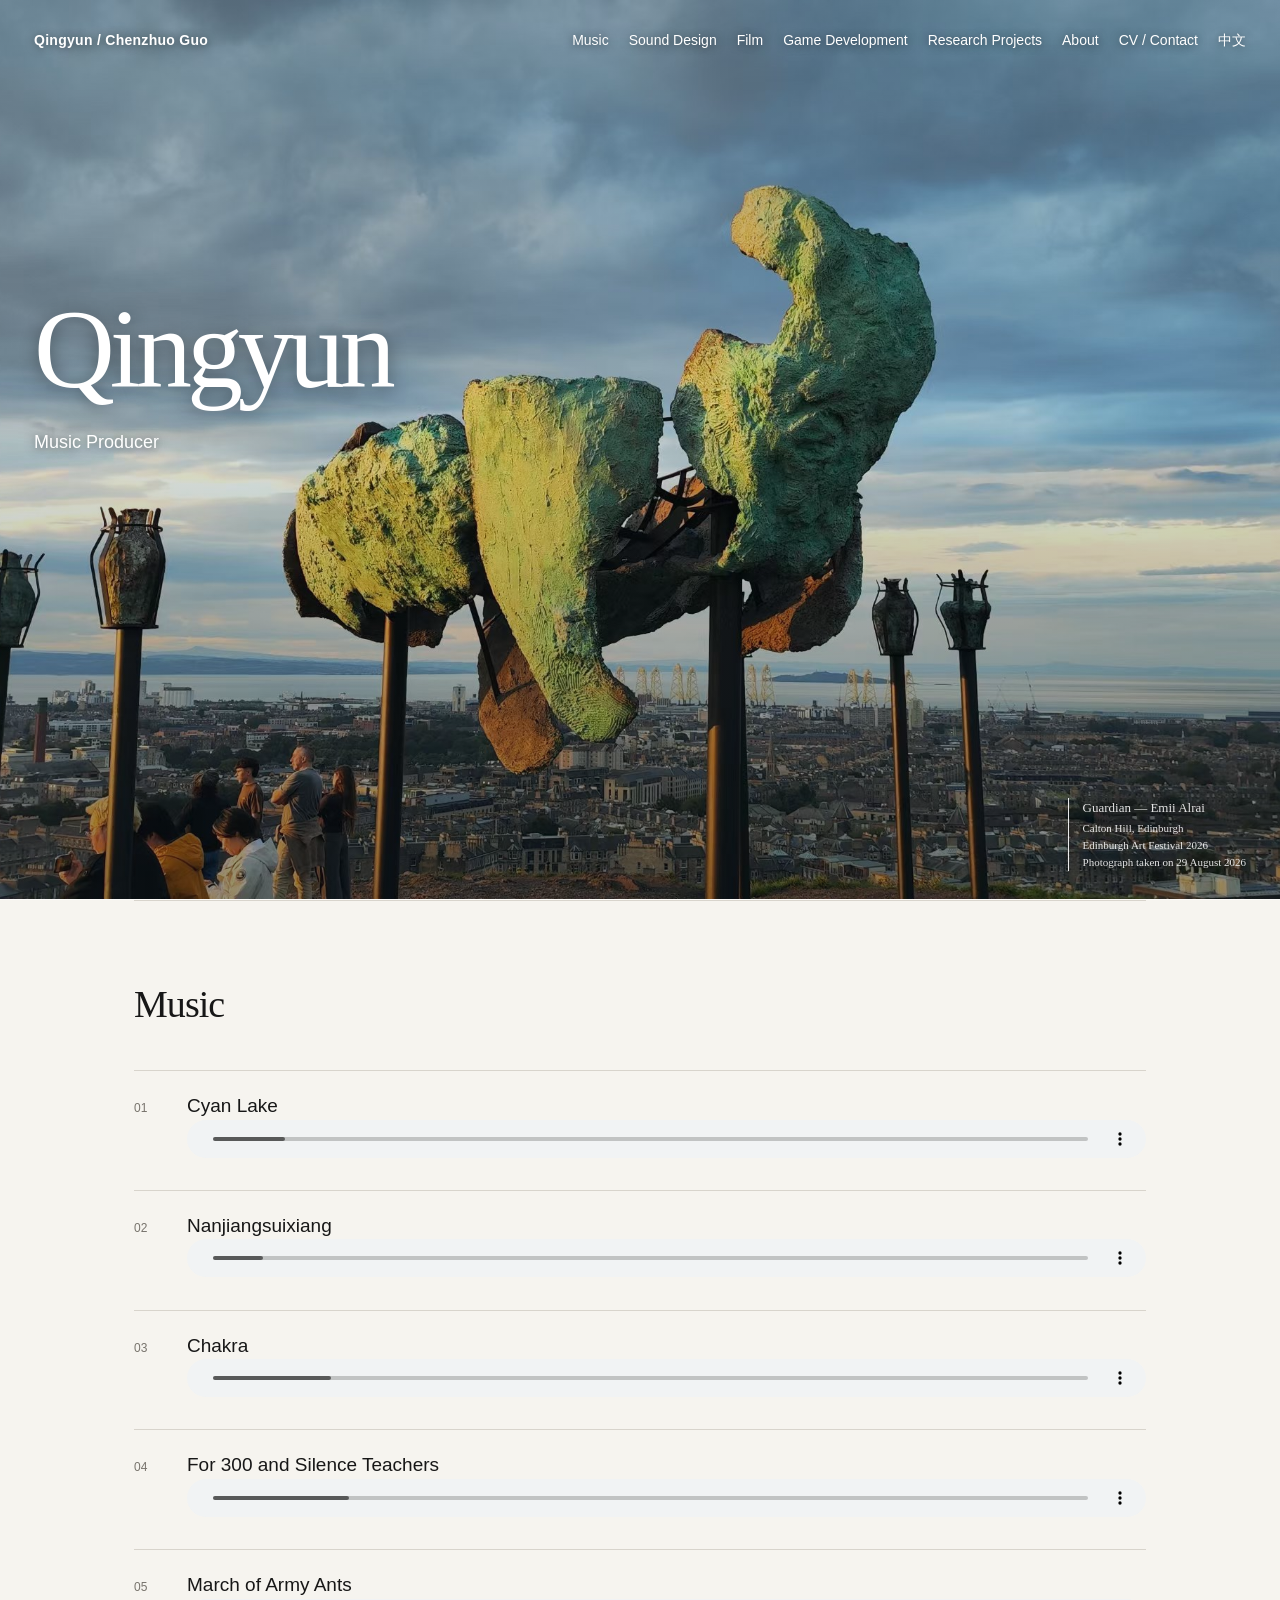
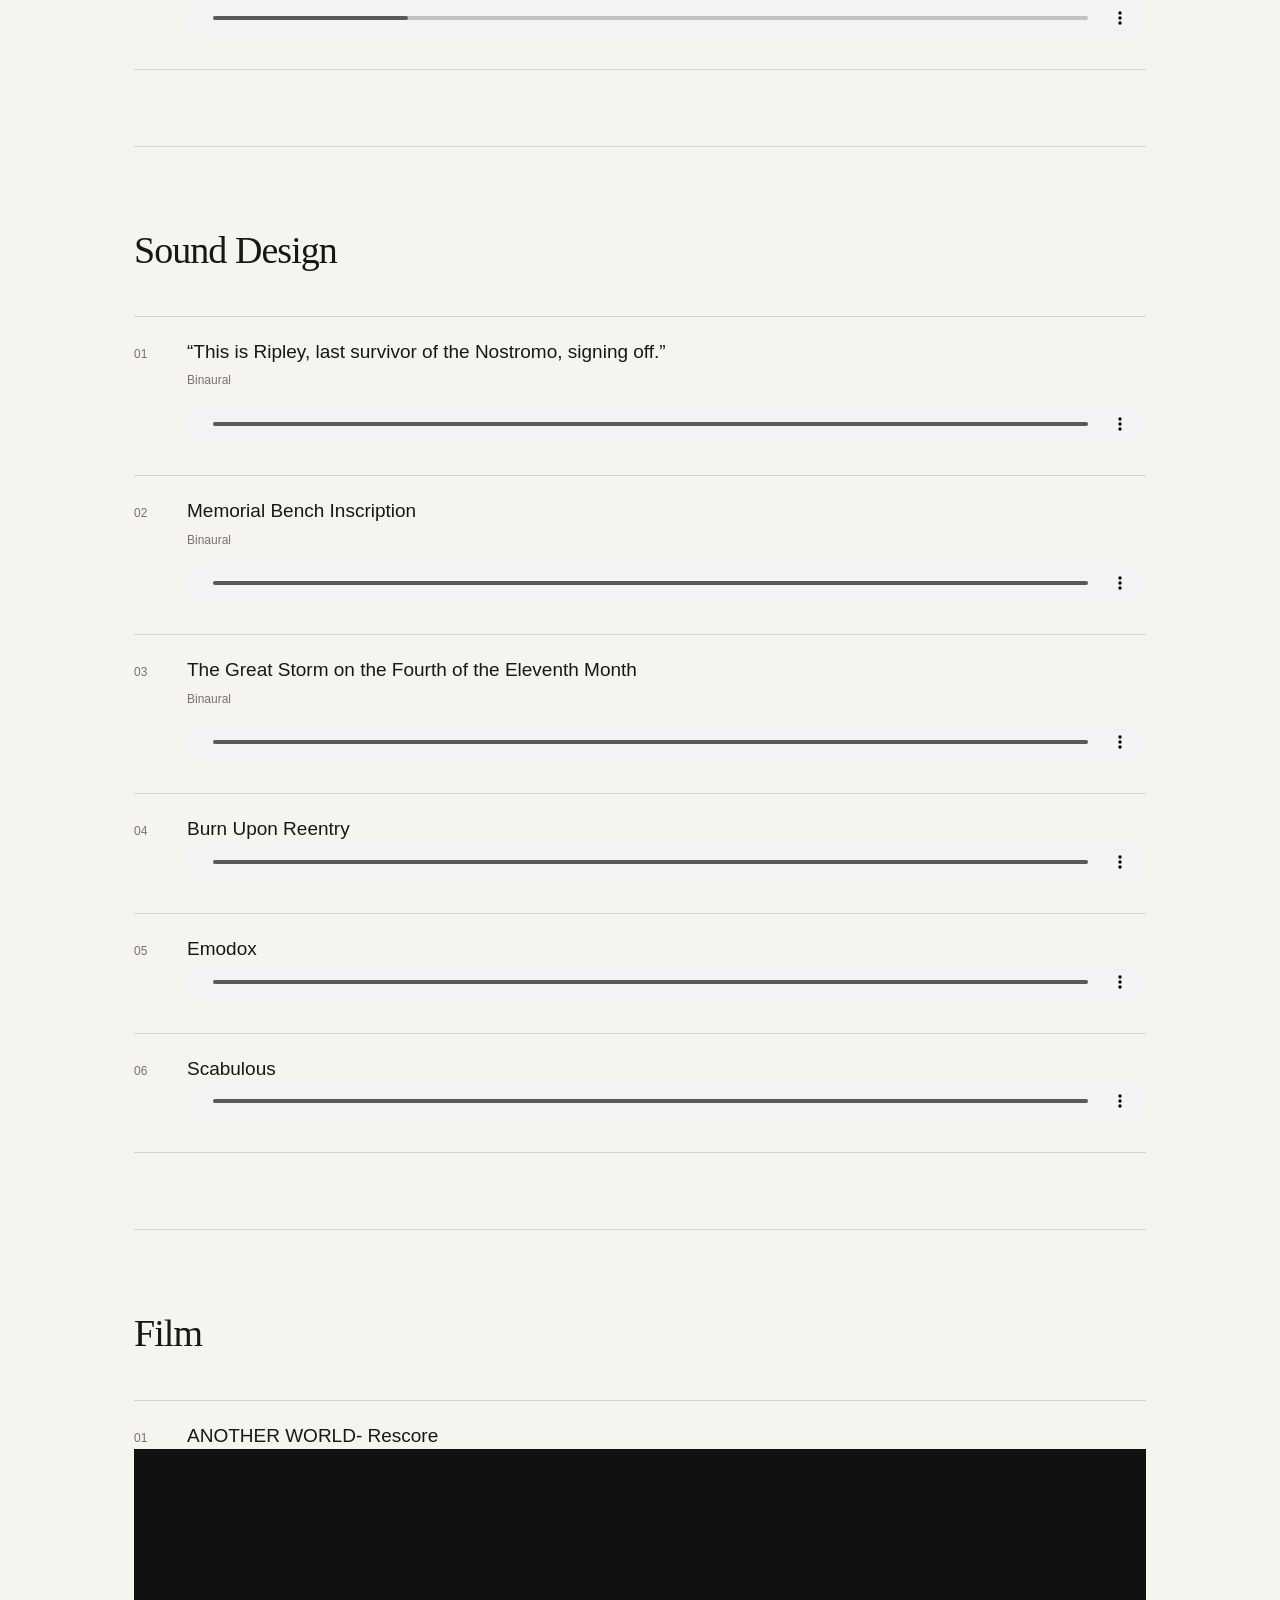
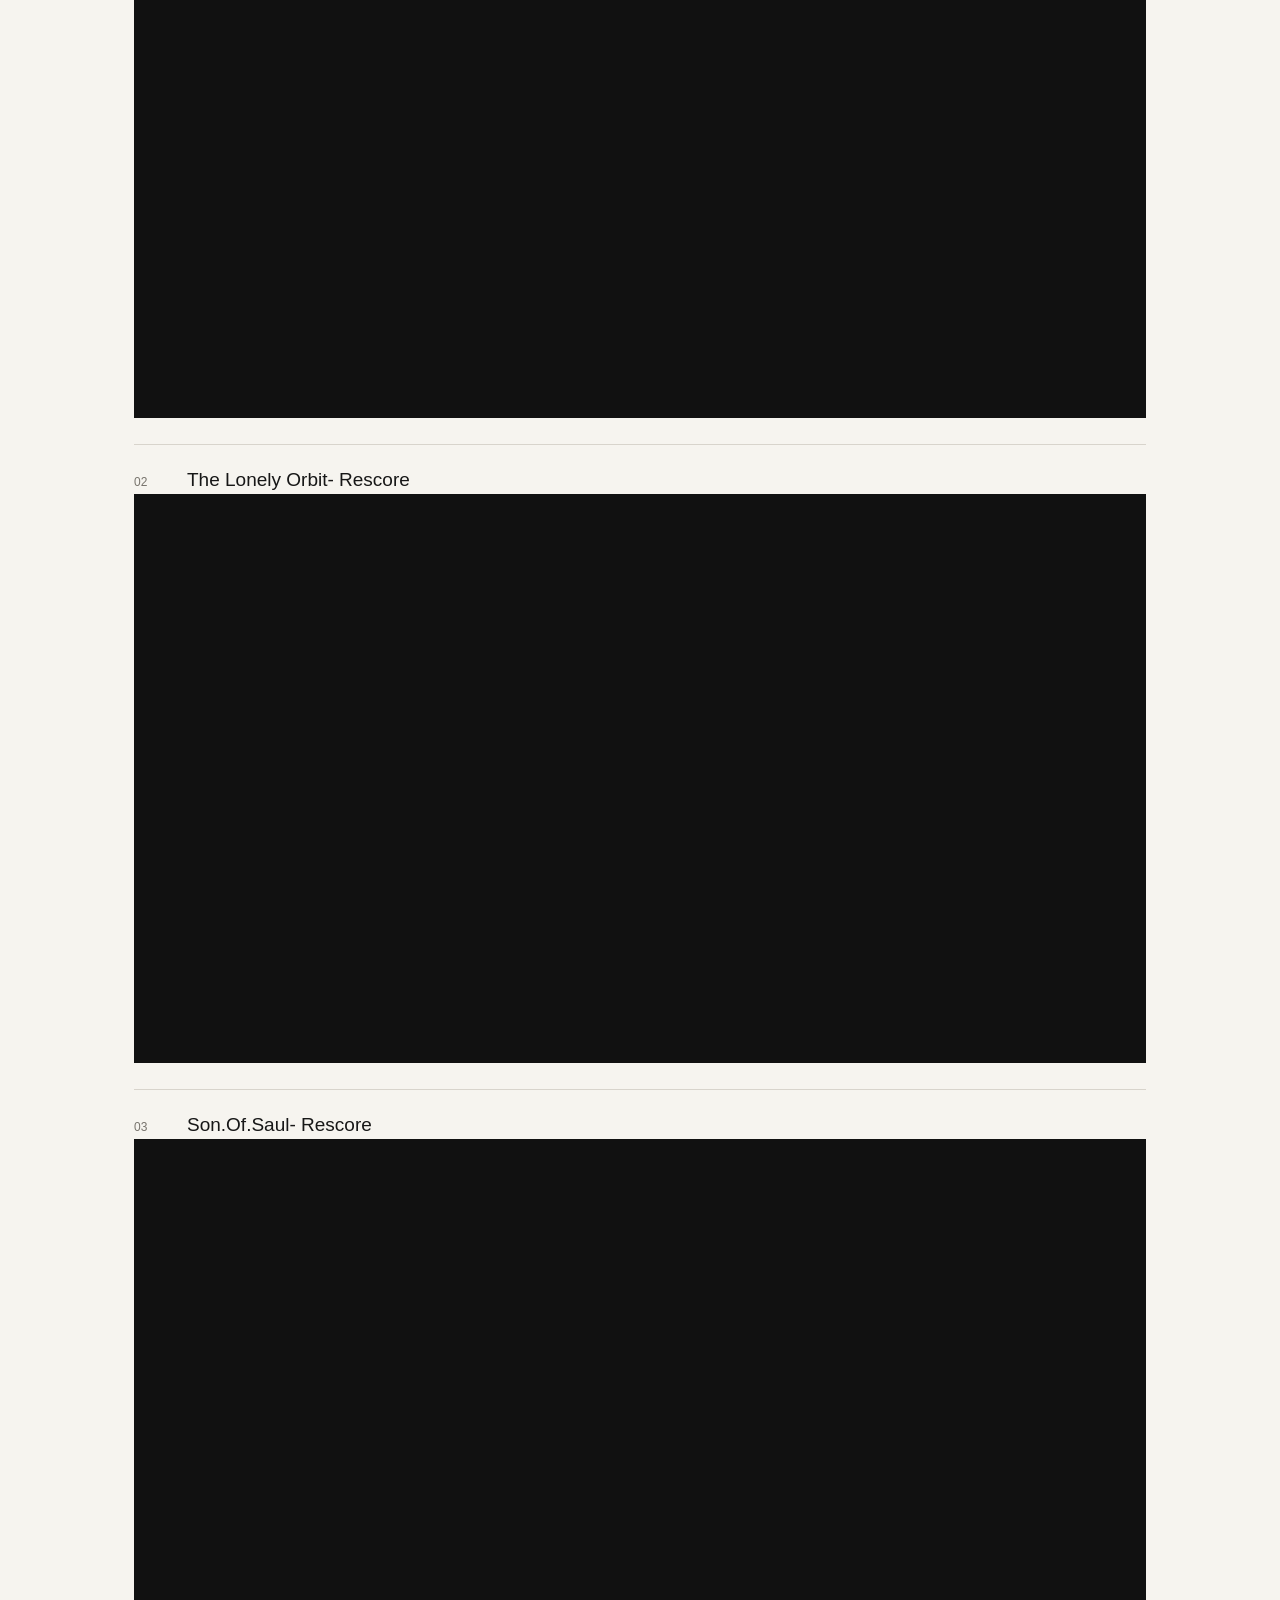
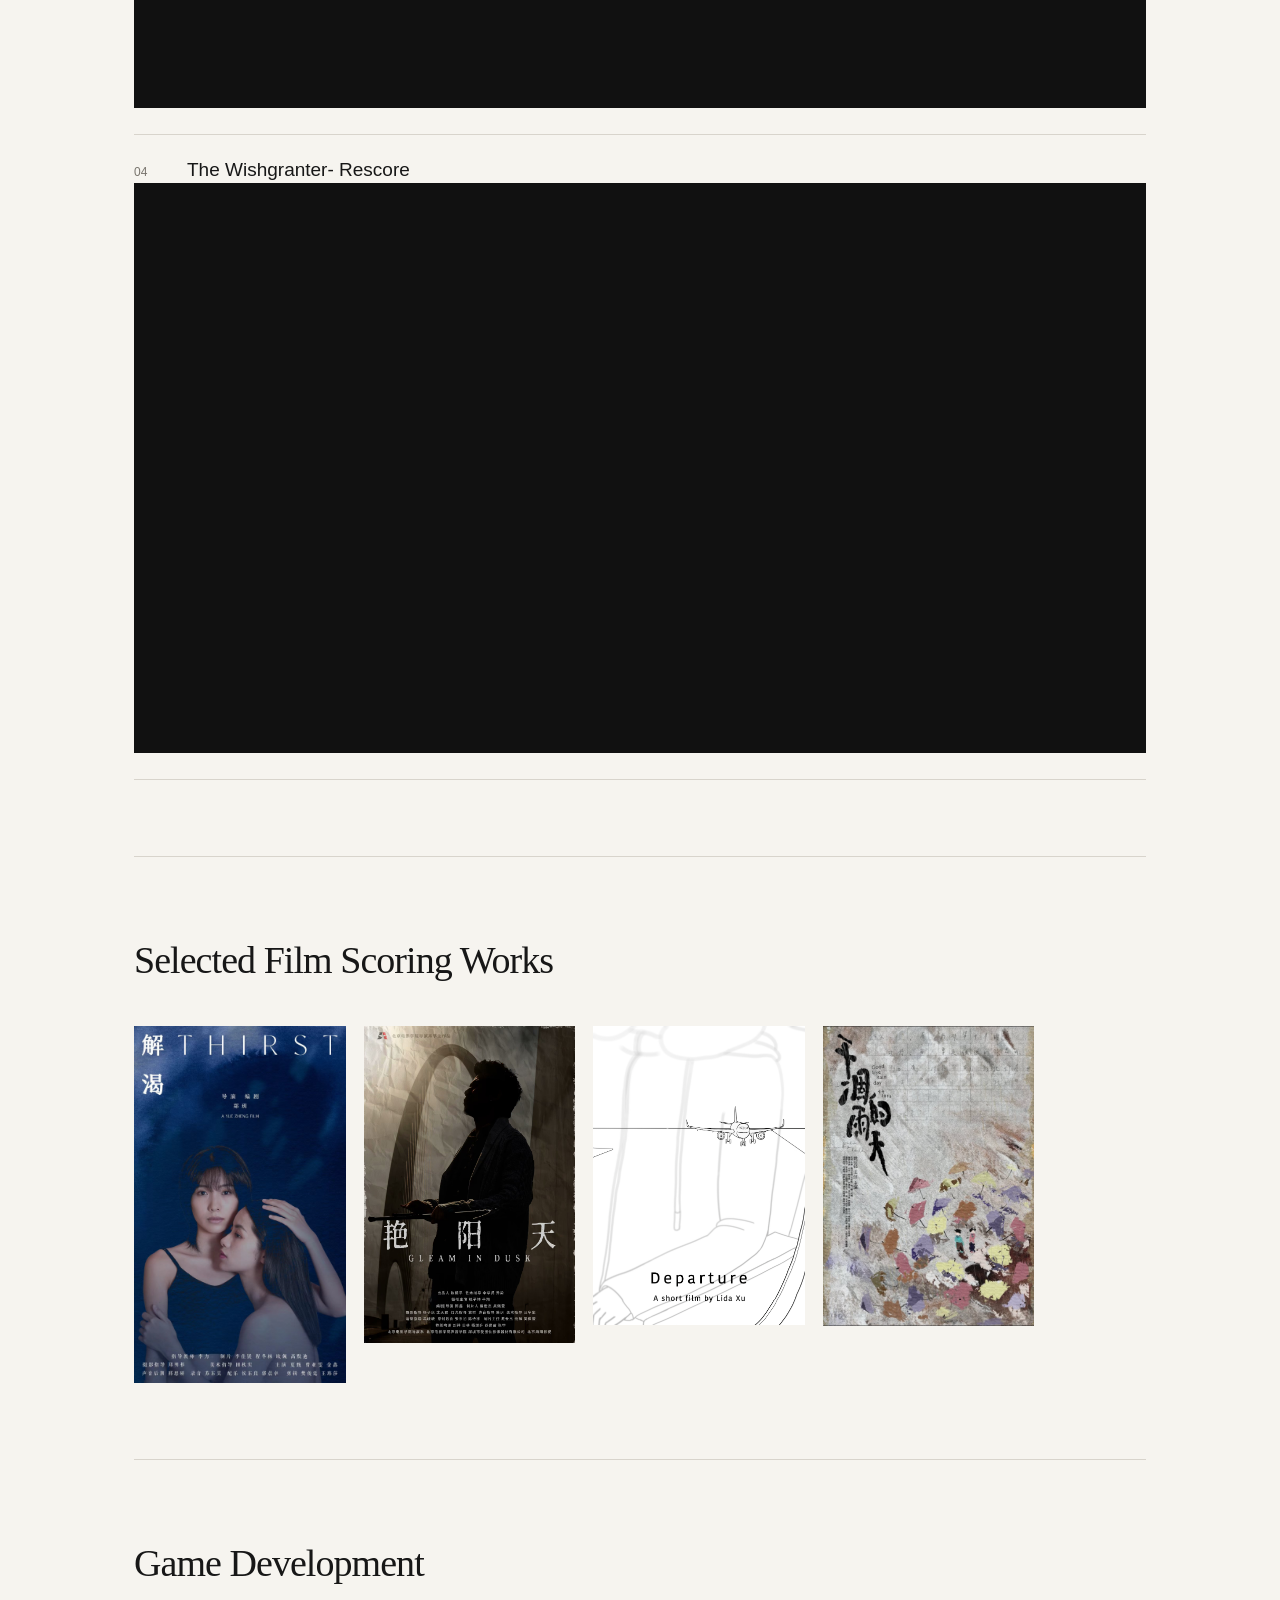
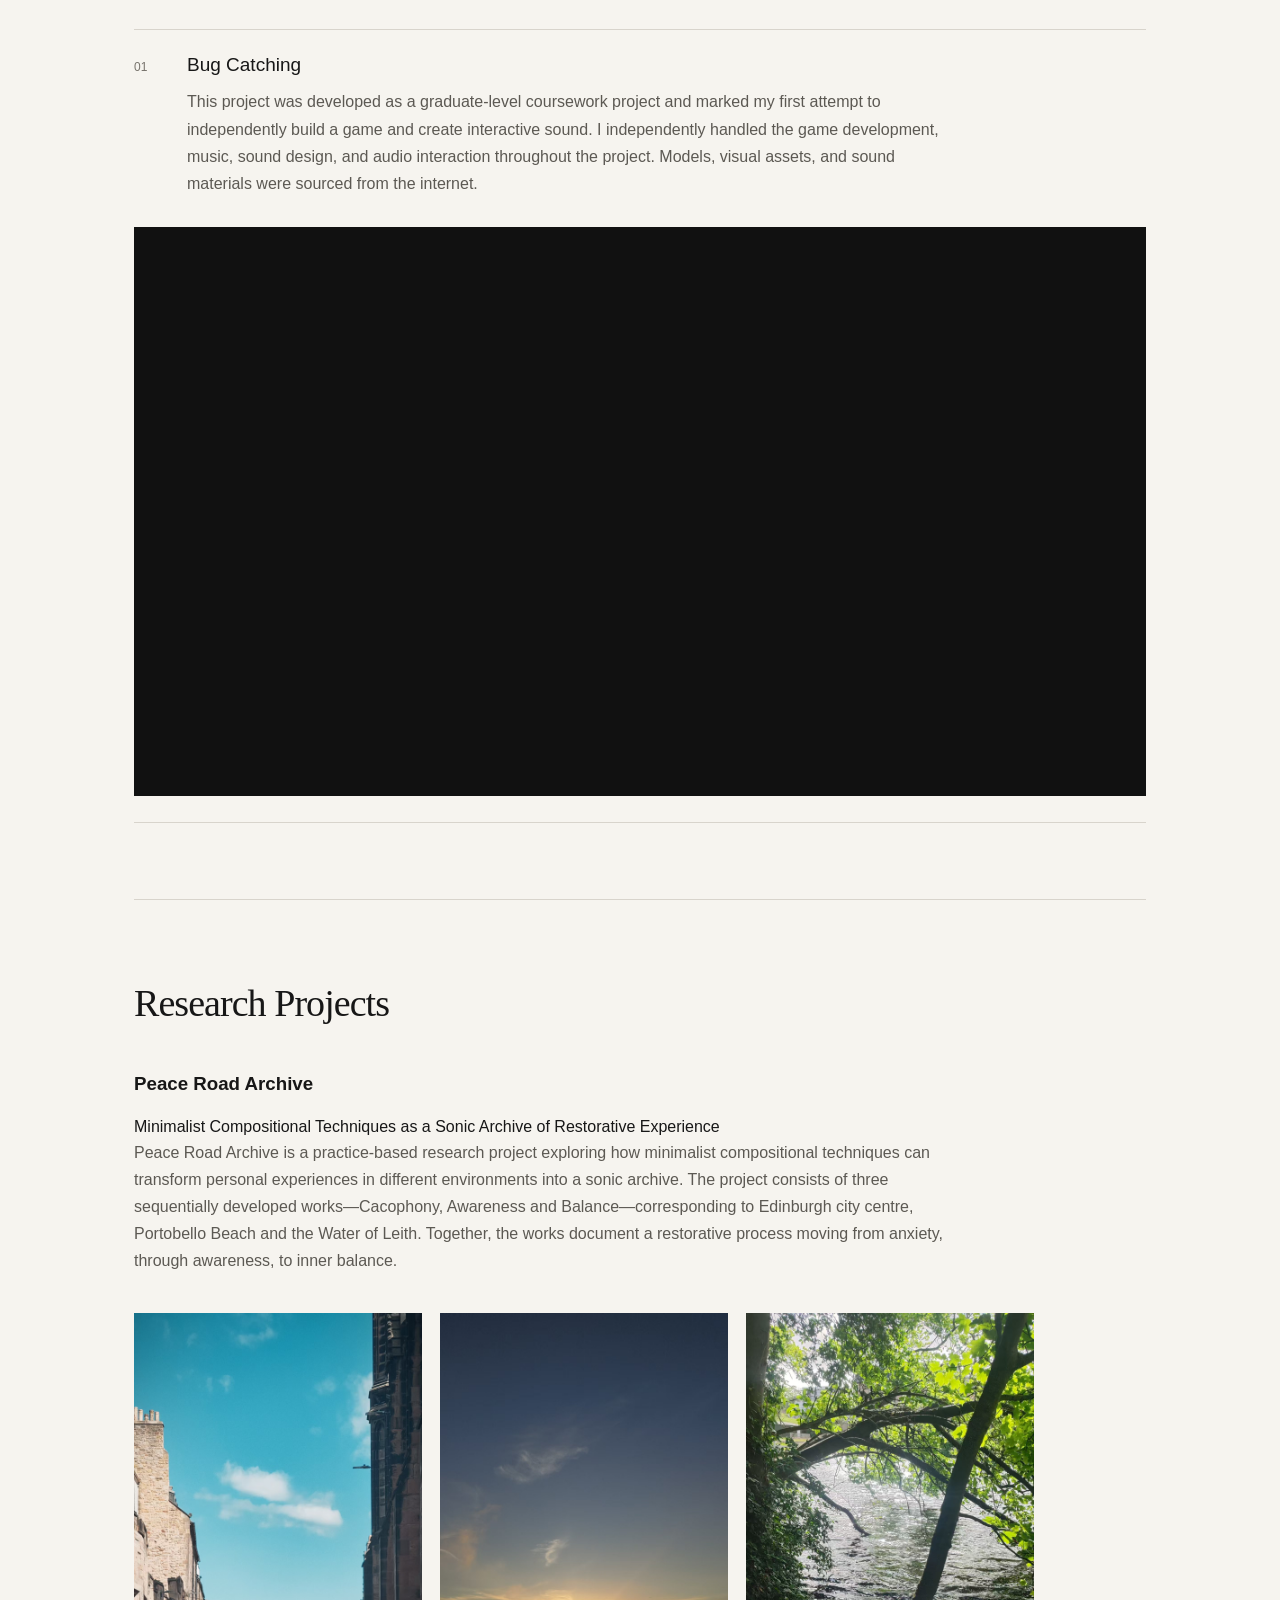
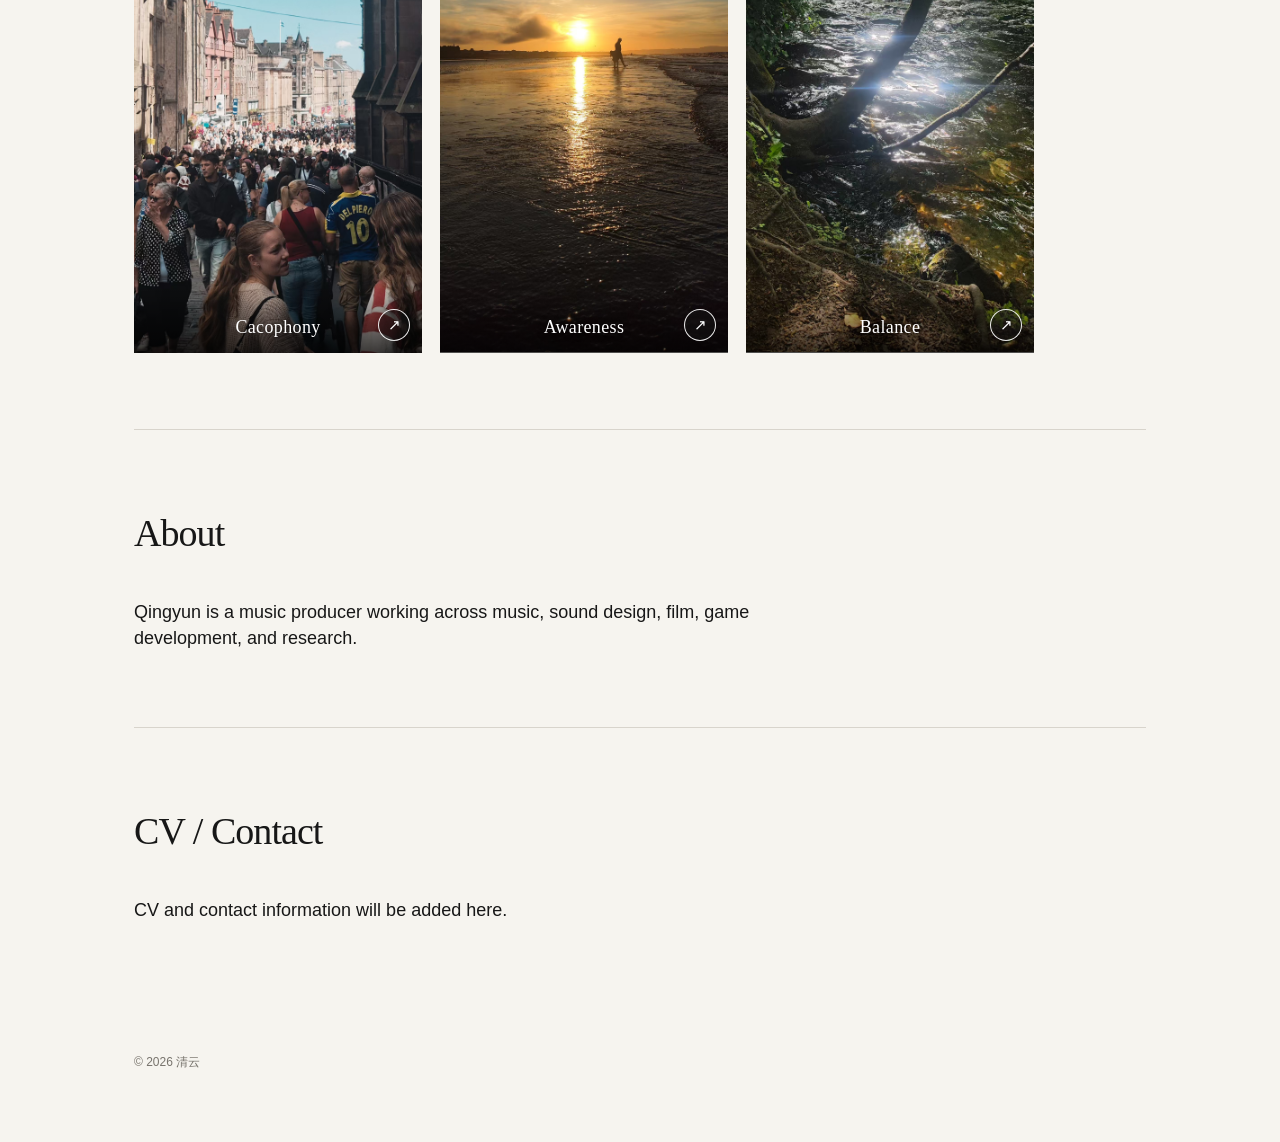
==== commit 859262ed: "Add elegant titles to research project images" ====
--- a/index.html
+++ b/index.html
@@ -1,7 +1,7 @@
 <!doctype html>
 <html lang="en">
 <head><meta charset="utf-8"><meta name="viewport" content="width=device-width,initial-scale=1"><title>清 云 — Music Producer</title><style>
-:root{--bg:#f6f4ef;--fg:#171717;--muted:#77736c;--line:#d8d4cc}*{box-sizing:border-box}html{scroll-behavior:smooth}body{margin:0;background:var(--bg);color:var(--fg);font-family:Arial,Helvetica,sans-serif;line-height:1.45}a{color:inherit;text-decoration:none}.wrap{max-width:1080px;margin:auto;padding:0 34px}nav{display:flex;justify-content:space-between;align-items:center;padding:30px 0 20px;font-size:14px;position:absolute;top:0;left:34px;right:34px;z-index:5;color:#fff}.brand{font-weight:600;letter-spacing:.02em;text-shadow:0 1px 8px rgba(0,0,0,.5)}.navlinks{display:flex;gap:20px;color:#fff;flex-wrap:wrap;align-items:center;text-shadow:0 1px 8px rgba(0,0,0,.5)}.lang{border:0;background:none;color:#fff;font:inherit;cursor:pointer;padding:0;text-shadow:0 1px 8px rgba(0,0,0,.5)}.hero{position:relative;width:100vw;margin-left:calc(50% - 50vw);min-height:100vh;padding:160px 34px 110px;display:flex;flex-direction:column;justify-content:center;background-image:url("hero.jpg");background-position:center;background-size:cover;background-repeat:no-repeat;color:#fff;overflow:hidden;border-bottom:1px solid rgba(255,255,255,.65)}.hero:after{content:"";position:absolute;inset:0;background:linear-gradient(180deg,rgba(5,20,30,.32),rgba(8,24,30,.12) 45%,rgba(5,18,24,.42));z-index:0}.hero-copy{position:relative;z-index:1;padding-left:0;transform:translateY(-12vh);text-align:left}.hero h1{font-family:Georgia,"Times New Roman","Songti SC","STSong",serif;font-size:clamp(58px,9vw,112px);line-height:.92;font-weight:400;letter-spacing:-.045em;margin:20px 0 28px;text-shadow:0 2px 18px rgba(0,0,0,.38)}.subtitle{font-family:Arial,Helvetica,sans-serif;font-size:18px;color:#fff;text-shadow:0 1px 10px rgba(0,0,0,.55)}.hero-credit{position:absolute;right:34px;bottom:28px;z-index:2;border-left:1px solid rgba(255,255,255,.9);padding-left:14px;font-family:"Times New Roman",Times,serif;font-size:11px;line-height:1.55;text-align:left;color:rgba(255,255,255,.88);text-shadow:0 1px 8px rgba(0,0,0,.5)}.hero-credit .credit-title{font-size:13px;margin-bottom:2px}section{padding:76px 0;border-top:1px solid var(--line)}.section-head{display:flex;justify-content:space-between;align-items:baseline;margin-bottom:38px}h2{font-family:Georgia,"Times New Roman",serif;font-size:38px;font-weight:400;margin:0;letter-spacing:-.025em}.work{border-top:1px solid var(--line);padding:21px 0 26px}.work:last-child{border-bottom:1px solid var(--line)}.work-top{display:flex;gap:25px;align-items:baseline}.num{font-size:12px;color:var(--muted);width:28px}.title{font-size:19px;flex:1}.meta{font-size:12px;color:var(--muted);margin:7px 0 15px 53px}.game-description{font-size:16px;color:#5c5953;max-width:760px;margin:10px 0 30px 53px;line-height:1.7}audio{width:calc(100% - 53px);margin-left:53px;height:38px}.film-video{width:100%;aspect-ratio:16/9;border:0;display:block;background:#111}.project-grid{display:grid;grid-template-columns:1fr 1fr;gap:1px;background:var(--line)}.film-stills{display:grid;grid-template-columns:repeat(4,minmax(0,1fr));gap:18px;max-width:900px}.film-still{width:100%;height:auto;display:block}.research-stills{display:grid;grid-template-columns:repeat(3,1fr);gap:18px;max-width:900px}.research-card{position:relative;display:block;overflow:hidden}.research-still{width:100%;height:auto;display:block;transition:opacity .25s}.research-card:hover .research-still{opacity:.9}.research-action{position:absolute;right:12px;bottom:12px;width:32px;height:32px;border:1px solid rgba(255,255,255,.9);border-radius:50%;display:flex;align-items:center;justify-content:center;background:rgba(23,23,23,.42);color:#fff;font-size:15px;line-height:1}.project{background:var(--bg);padding:30px 26px 34px;min-height:185px}.project h3{font-family:Georgia,"Times New Roman",serif;font-size:25px;font-weight:400;margin:0 0 12px}.project p{color:#5c5953;font-size:14px;max-width:480px}.about{max-width:680px;font-size:18px}footer{padding:55px 0 70px;color:var(--muted);font-size:12px;display:flex;justify-content:space-between}@media(max-width:700px){.wrap{padding:0 20px}nav{left:20px;right:20px;align-items:flex-start}.navlinks{gap:12px}.hero{padding:120px 20px 80px;min-height:100svh}.hero-copy{padding-left:0;transform:translateY(-9vh)}.hero h1{font-size:65px}.hero-credit{right:20px;bottom:20px;padding-left:12px;font-size:10px}.hero-credit .credit-title{font-size:11px}h1{font-size:65px}.section-head{display:block}.project-grid{grid-template-columns:1fr}.film-stills{grid-template-columns:1fr;gap:20px}.research-stills{grid-template-columns:1fr;gap:20px;max-width:none}.work-top{align-items:flex-start}.title{font-size:17px}.meta{margin-left:0;padding-left:53px}.game-description{margin-left:0;padding-left:53px}audio{width:100%;margin-left:0}}
+:root{--bg:#f6f4ef;--fg:#171717;--muted:#77736c;--line:#d8d4cc}*{box-sizing:border-box}html{scroll-behavior:smooth}body{margin:0;background:var(--bg);color:var(--fg);font-family:Arial,Helvetica,sans-serif;line-height:1.45}a{color:inherit;text-decoration:none}.wrap{max-width:1080px;margin:auto;padding:0 34px}nav{display:flex;justify-content:space-between;align-items:center;padding:30px 0 20px;font-size:14px;position:absolute;top:0;left:34px;right:34px;z-index:5;color:#fff}.brand{font-weight:600;letter-spacing:.02em;text-shadow:0 1px 8px rgba(0,0,0,.5)}.navlinks{display:flex;gap:20px;color:#fff;flex-wrap:wrap;align-items:center;text-shadow:0 1px 8px rgba(0,0,0,.5)}.lang{border:0;background:none;color:#fff;font:inherit;cursor:pointer;padding:0;text-shadow:0 1px 8px rgba(0,0,0,.5)}.hero{position:relative;width:100vw;margin-left:calc(50% - 50vw);min-height:100vh;padding:160px 34px 110px;display:flex;flex-direction:column;justify-content:center;background-image:url("hero.jpg");background-position:center;background-size:cover;background-repeat:no-repeat;color:#fff;overflow:hidden;border-bottom:1px solid rgba(255,255,255,.65)}.hero:after{content:"";position:absolute;inset:0;background:linear-gradient(180deg,rgba(5,20,30,.32),rgba(8,24,30,.12) 45%,rgba(5,18,24,.42));z-index:0}.hero-copy{position:relative;z-index:1;padding-left:0;transform:translateY(-12vh);text-align:left}.hero h1{font-family:Georgia,"Times New Roman","Songti SC","STSong",serif;font-size:clamp(58px,9vw,112px);line-height:.92;font-weight:400;letter-spacing:-.045em;margin:20px 0 28px;text-shadow:0 2px 18px rgba(0,0,0,.38)}.subtitle{font-family:Arial,Helvetica,sans-serif;font-size:18px;color:#fff;text-shadow:0 1px 10px rgba(0,0,0,.55)}.hero-credit{position:absolute;right:34px;bottom:28px;z-index:2;border-left:1px solid rgba(255,255,255,.9);padding-left:14px;font-family:"Times New Roman",Times,serif;font-size:11px;line-height:1.55;text-align:left;color:rgba(255,255,255,.88);text-shadow:0 1px 8px rgba(0,0,0,.5)}.hero-credit .credit-title{font-size:13px;margin-bottom:2px}section{padding:76px 0;border-top:1px solid var(--line)}.section-head{display:flex;justify-content:space-between;align-items:baseline;margin-bottom:38px}h2{font-family:Georgia,"Times New Roman",serif;font-size:38px;font-weight:400;margin:0;letter-spacing:-.025em}.work{border-top:1px solid var(--line);padding:21px 0 26px}.work:last-child{border-bottom:1px solid var(--line)}.work-top{display:flex;gap:25px;align-items:baseline}.num{font-size:12px;color:var(--muted);width:28px}.title{font-size:19px;flex:1}.meta{font-size:12px;color:var(--muted);margin:7px 0 15px 53px}.game-description{font-size:16px;color:#5c5953;max-width:760px;margin:10px 0 30px 53px;line-height:1.7}audio{width:calc(100% - 53px);margin-left:53px;height:38px}.film-video{width:100%;aspect-ratio:16/9;border:0;display:block;background:#111}.project-grid{display:grid;grid-template-columns:1fr 1fr;gap:1px;background:var(--line)}.film-stills{display:grid;grid-template-columns:repeat(4,minmax(0,1fr));gap:18px;max-width:900px}.film-still{width:100%;height:auto;display:block}.research-stills{display:grid;grid-template-columns:repeat(3,1fr);gap:18px;max-width:900px}.research-card{position:relative;display:block;overflow:hidden}.research-still{width:100%;height:auto;display:block;transition:opacity .25s}.research-label{position:absolute;left:0;right:0;bottom:0;padding:28px 14px 13px;background:linear-gradient(transparent,rgba(0,0,0,.68));color:#fff;font-family:Georgia,"Times New Roman",serif;font-size:18px;letter-spacing:.02em;text-align:center;text-shadow:0 1px 8px rgba(0,0,0,.35);pointer-events:none}.research-card:hover .research-label{padding-bottom:15px}.research-card:hover .research-still{opacity:.9}.research-action{position:absolute;right:12px;bottom:12px;width:32px;height:32px;border:1px solid rgba(255,255,255,.9);border-radius:50%;display:flex;align-items:center;justify-content:center;background:rgba(23,23,23,.42);color:#fff;font-size:15px;line-height:1}.project{background:var(--bg);padding:30px 26px 34px;min-height:185px}.project h3{font-family:Georgia,"Times New Roman",serif;font-size:25px;font-weight:400;margin:0 0 12px}.project p{color:#5c5953;font-size:14px;max-width:480px}.about{max-width:680px;font-size:18px}footer{padding:55px 0 70px;color:var(--muted);font-size:12px;display:flex;justify-content:space-between}@media(max-width:700px){.wrap{padding:0 20px}nav{left:20px;right:20px;align-items:flex-start}.navlinks{gap:12px}.hero{padding:120px 20px 80px;min-height:100svh}.hero-copy{padding-left:0;transform:translateY(-9vh)}.hero h1{font-size:65px}.hero-credit{right:20px;bottom:20px;padding-left:12px;font-size:10px}.hero-credit .credit-title{font-size:11px}h1{font-size:65px}.section-head{display:block}.project-grid{grid-template-columns:1fr}.film-stills{grid-template-columns:1fr;gap:20px}.research-stills{grid-template-columns:1fr;gap:20px;max-width:none}.work-top{align-items:flex-start}.title{font-size:17px}.meta{margin-left:0;padding-left:53px}.game-description{margin-left:0;padding-left:53px}audio{width:100%;margin-left:0}}
 </style></head><body><div class="wrap">
 <nav><a class="brand" href="#" data-en="Qingyun / Chenzhuo Guo" data-zh="清 云 / 郭晨卓">Qingyun / Chenzhuo Guo</a><div class="navlinks"><a href="#music" data-en="Music" data-zh="音乐">Music</a><a href="#sound-design" data-en="Sound Design" data-zh="声音设计">Sound Design</a><a href="#soundtrack" data-en="Film" data-zh="电影配乐">Film</a><a href="#game" data-en="Game Development" data-zh="游戏开发">Game Development</a><a href="#research" data-en="Research Projects" data-zh="研究项目">Research Projects</a><a href="#about" data-en="About" data-zh="关于">About</a><a href="#contact" data-en="CV / Contact" data-zh="简历 / 联系">CV / Contact</a><button class="lang" id="langBtn" type="button">中文</button></div></nav>
 <header class="hero"><div class="hero-copy"><h1 data-en="Qingyun" data-zh="清 云">Qingyun</h1><div class="subtitle" data-en="Music Producer" data-zh="音乐制作人">Music Producer</div></div><div class="hero-credit"><div class="credit-title" data-en="Guardian — Emii Alrai" data-zh="《Guardian》— Emii Alrai">Guardian — Emii Alrai</div><div data-en="Calton Hill, Edinburgh" data-zh="爱丁堡 · 卡尔顿山">Calton Hill, Edinburgh</div><div data-en="Edinburgh Art Festival 2026" data-zh="Edinburgh Art Festival 2026">Edinburgh Art Festival 2026</div><div data-en="Photograph taken on 29 August 2026" data-zh="摄于 2026 年 8 月 29 日">Photograph taken on 29 August 2026</div></div></header>
@@ -29,7 +29,7 @@
 <div class="work"><div class="work-top"><div class="num">01</div><div class="title" data-en="Bug Catching" data-zh="抓虫子">Bug Catching</div></div>
 <p class="game-description" data-en="This project was developed as a graduate-level coursework project and marked my first attempt to independently build a game and create interactive sound. I independently handled the game development, music, sound design, and audio interaction throughout the project. Models, visual assets, and sound materials were sourced from the internet." data-zh="本项目为研究生阶段的课程作业，也是我第一次独立尝试搭建游戏并进行声音交互设计。我独立完成了游戏开发、音乐、音效以及声音交互等方面的制作。项目中的模型、视觉素材及部分声音素材来源于互联网。（佩戴耳机获得更加听感）">This project was developed as a graduate-level coursework project and marked my first attempt to independently build a game and create interactive sound. I independently handled the game development, music, sound design, and audio interaction throughout the project. Models, visual assets, and sound materials were sourced from the internet.(Wear headphones for a better listening experience)</p>
 <iframe class="film-video" src="https://player.xinpianchang.com/?aid=13820810&amp;mid=Mk6B4xBlGmV79LAP" allowfullscreen allow="fullscreen" frameborder="0" title="Bug Catching"></iframe></div></section>
-<section id="research"><div class="section-head"><h2 data-en="Research Projects" data-zh="研究项目">Research Projects</h2></div><div style="max-width:820px;margin-bottom:38px"><h3 style="font-family:Georgia,"Times New Roman",serif;font-size:30px;font-weight:400;margin:0 0 8px">Peace Road Archive</h3><div style="font-family:Georgia,"Times New Roman",serif;font-size:15px;font-style:italic;color:#5c5953;margin-bottom:20px">Minimalist Compositional Techniques as a Sonic Archive of Restorative Experience</div><p style="font-size:16px;color:#5c5953;line-height:1.7;margin:0" data-en="Peace Road Archive is a practice-based research project exploring how minimalist compositional techniques can transform personal experiences in different environments into a sonic archive. The project consists of three sequentially developed works—Cacophony, Awareness and Balance—corresponding to Edinburgh city centre, Portobello Beach and the Water of Leith. Together, the works document a restorative process moving from anxiety, through awareness, to inner balance." data-zh="《Peace Road Archive》是一项实践型研究项目，探索如何通过极简主义作曲技法，将个人在不同环境中的体验转化为声音档案。项目由三部依次发展的作品 Cacophony、Awareness 与 Balance 构成，分别对应爱丁堡市中心、Portobello Beach 与 Water of Leith。三部作品共同记录了一个从焦虑、经过觉察，到内在平衡的恢复过程。">Peace Road Archive is a practice-based research project exploring how minimalist compositional techniques can transform personal experiences in different environments into a sonic archive. The project consists of three sequentially developed works—Cacophony, Awareness and Balance—corresponding to Edinburgh city centre, Portobello Beach and the Water of Leith. Together, the works document a restorative process moving from anxiety, through awareness, to inner balance.</p></div><div class="research-stills"><a class="research-card" href="research/cacophony.html" aria-label="Cacophony"><img class="research-still" src="picture/Cacophony.jpg?v=20260918" alt="Cacophony"><span class="research-action" aria-hidden="true">↗</span></a><a class="research-card" href="research/awareness.html" aria-label="Awareness"><img class="research-still" src="picture/Awareness.jpg?v=20260918" alt="Awareness"><span class="research-action" aria-hidden="true">↗</span></a><a class="research-card" href="research/balance.html" aria-label="Balance"><img class="research-still" src="picture/Balance.jpg?v=20260918" alt="Balance"><span class="research-action" aria-hidden="true">↗</span></a></div></section>
+<section id="research"><div class="section-head"><h2 data-en="Research Projects" data-zh="研究项目">Research Projects</h2></div><div style="max-width:820px;margin-bottom:38px"><h3 style="font-family:Georgia,"Times New Roman",serif;font-size:30px;font-weight:400;margin:0 0 8px">Peace Road Archive</h3><div style="font-family:Georgia,"Times New Roman",serif;font-size:15px;font-style:italic;color:#5c5953;margin-bottom:20px">Minimalist Compositional Techniques as a Sonic Archive of Restorative Experience</div><p style="font-size:16px;color:#5c5953;line-height:1.7;margin:0" data-en="Peace Road Archive is a practice-based research project exploring how minimalist compositional techniques can transform personal experiences in different environments into a sonic archive. The project consists of three sequentially developed works—Cacophony, Awareness and Balance—corresponding to Edinburgh city centre, Portobello Beach and the Water of Leith. Together, the works document a restorative process moving from anxiety, through awareness, to inner balance." data-zh="《Peace Road Archive》是一项实践型研究项目，探索如何通过极简主义作曲技法，将个人在不同环境中的体验转化为声音档案。项目由三部依次发展的作品 Cacophony、Awareness 与 Balance 构成，分别对应爱丁堡市中心、Portobello Beach 与 Water of Leith。三部作品共同记录了一个从焦虑、经过觉察，到内在平衡的恢复过程。">Peace Road Archive is a practice-based research project exploring how minimalist compositional techniques can transform personal experiences in different environments into a sonic archive. The project consists of three sequentially developed works—Cacophony, Awareness and Balance—corresponding to Edinburgh city centre, Portobello Beach and the Water of Leith. Together, the works document a restorative process moving from anxiety, through awareness, to inner balance.</p></div><div class="research-stills"><a class="research-card" href="research/cacophony.html" aria-label="Cacophony"><img class="research-still" src="picture/Cacophony.jpg?v=20260918" alt="Cacophony"><span class="research-label" data-en="Cacophony" data-zh="Cacophony">Cacophony</span><span class="research-action" aria-hidden="true">↗</span></a><a class="research-card" href="research/awareness.html" aria-label="Awareness"><img class="research-still" src="picture/Awareness.jpg?v=20260918" alt="Awareness"><span class="research-label" data-en="Awareness" data-zh="Awareness">Awareness</span><span class="research-action" aria-hidden="true">↗</span></a><a class="research-card" href="research/balance.html" aria-label="Balance"><img class="research-still" src="picture/Balance.jpg?v=20260918" alt="Balance"><span class="research-label" data-en="Balance" data-zh="Balance">Balance</span><span class="research-action" aria-hidden="true">↗</span></a></div></section>
 </main><section id="about"><div class="section-head"><h2 data-en="About" data-zh="关于">About</h2></div><div class="about" data-en="Qingyun is a music producer working across music, sound design, film, game development, and research." data-zh="清云从事音乐制作，涉及音乐、声音设计、电影配乐、游戏开发与研究。">Qingyun is a music producer working across music, sound design, film, game development, and research.</div></section>
 <section id="contact"><div class="section-head"><h2 data-en="CV / Contact" data-zh="简历 / 联系">CV / Contact</h2></div><div class="about" data-en="CV and contact information will be added here." data-zh="简历与联系方式将在这里添加。">CV and contact information will be added here.</div></section>
 <footer><span>© 2026 清云</span></footer></div>
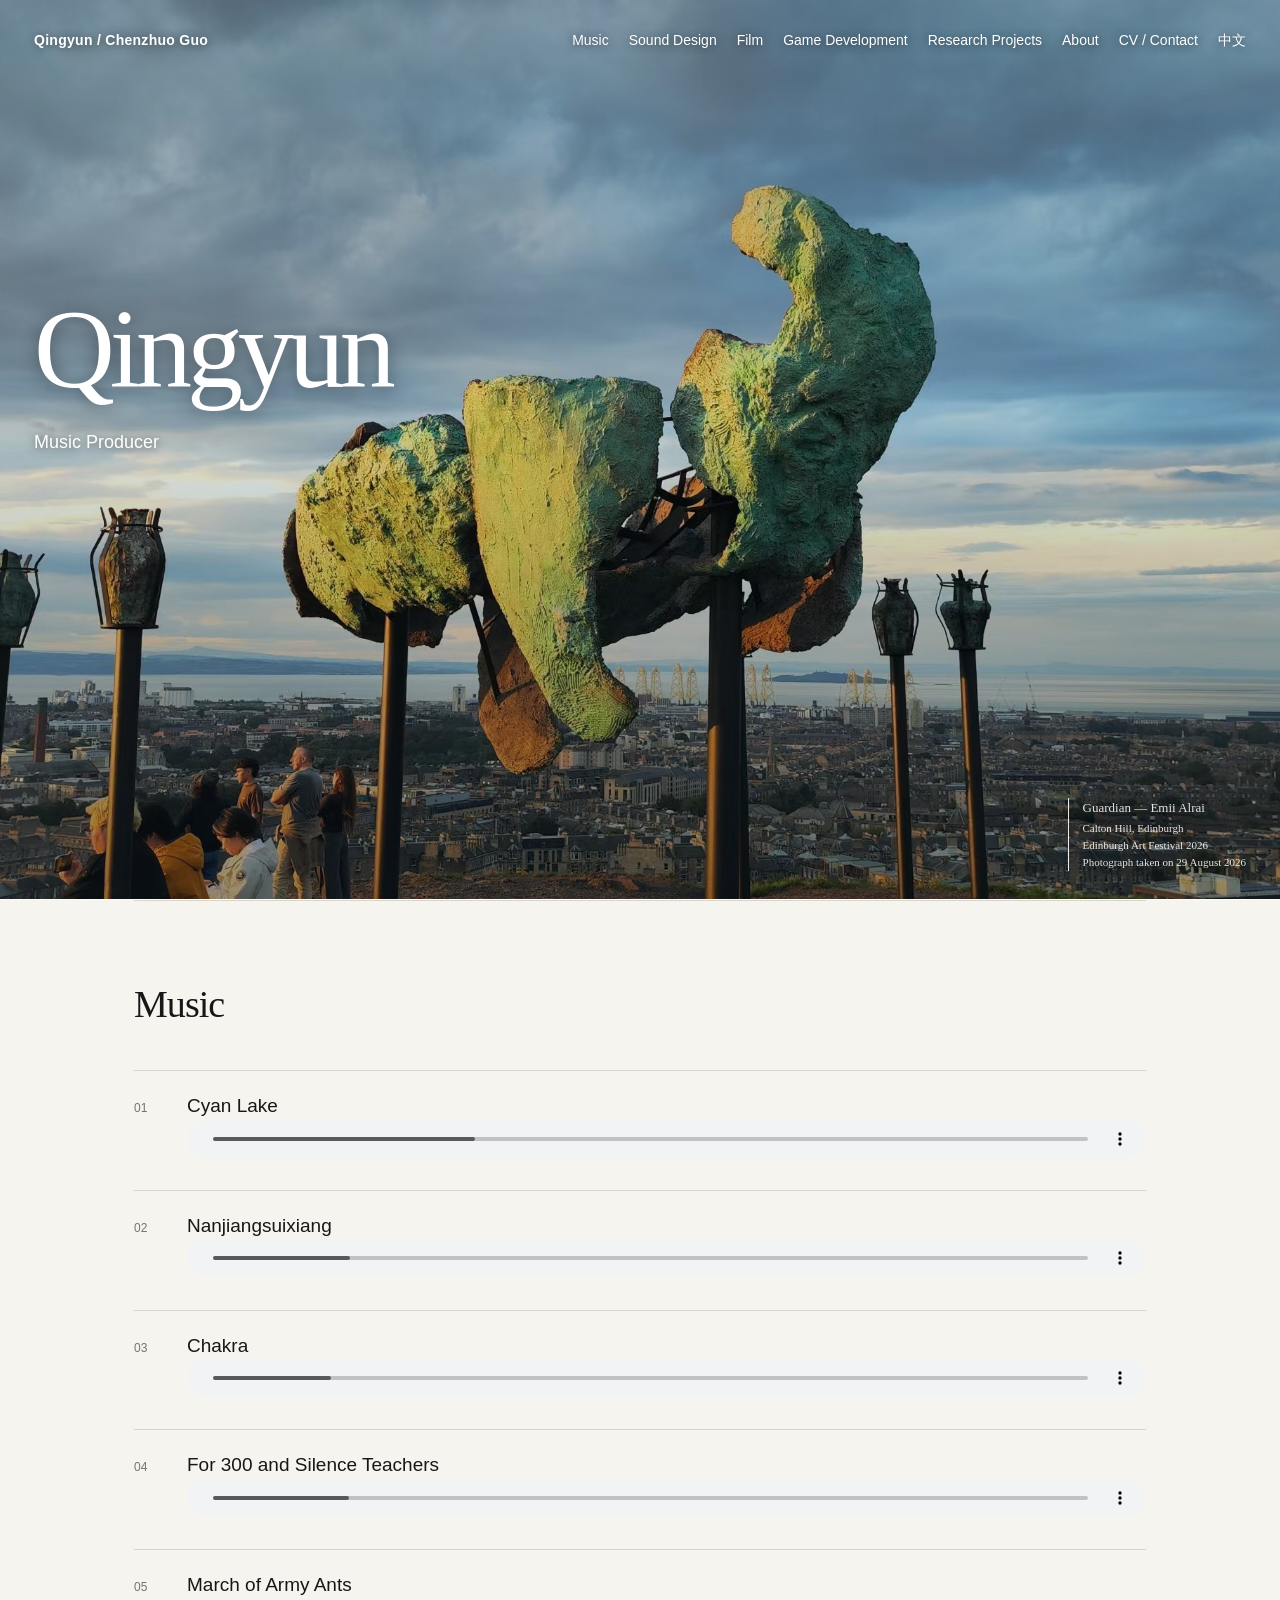
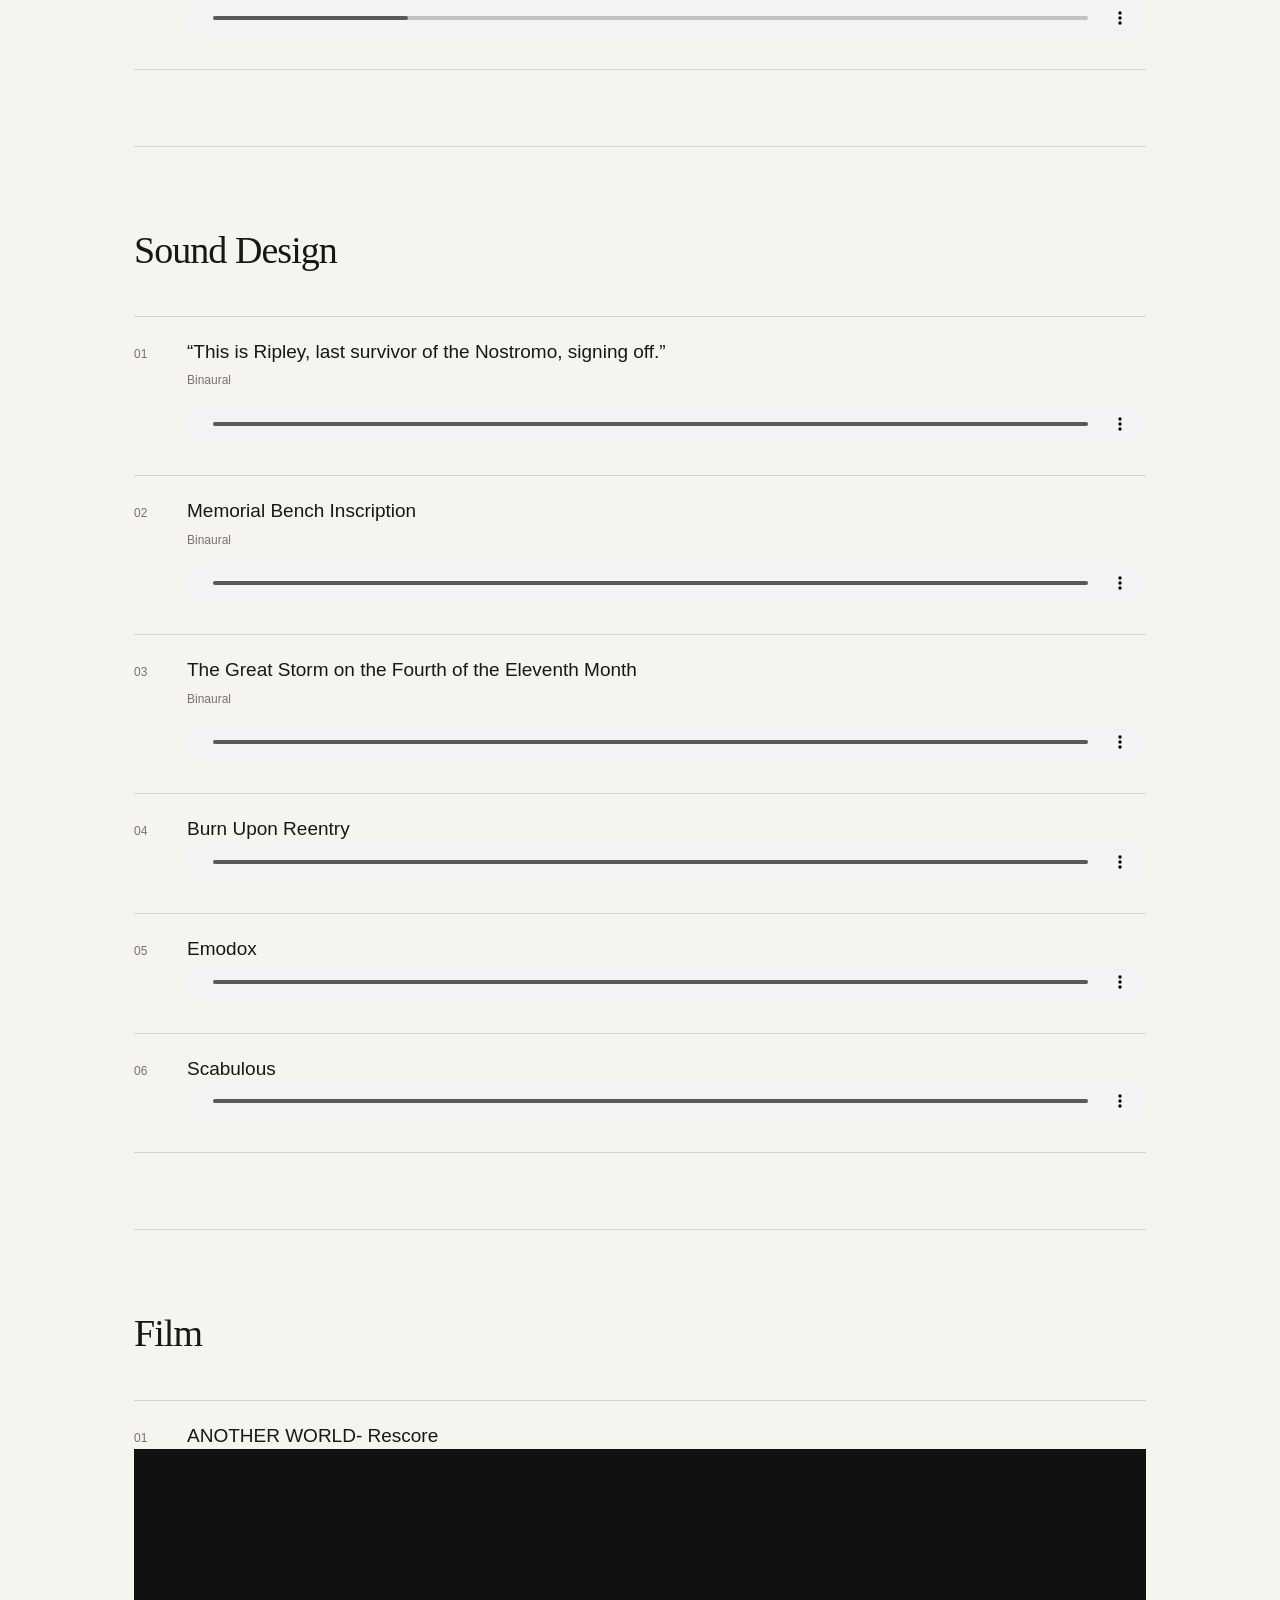
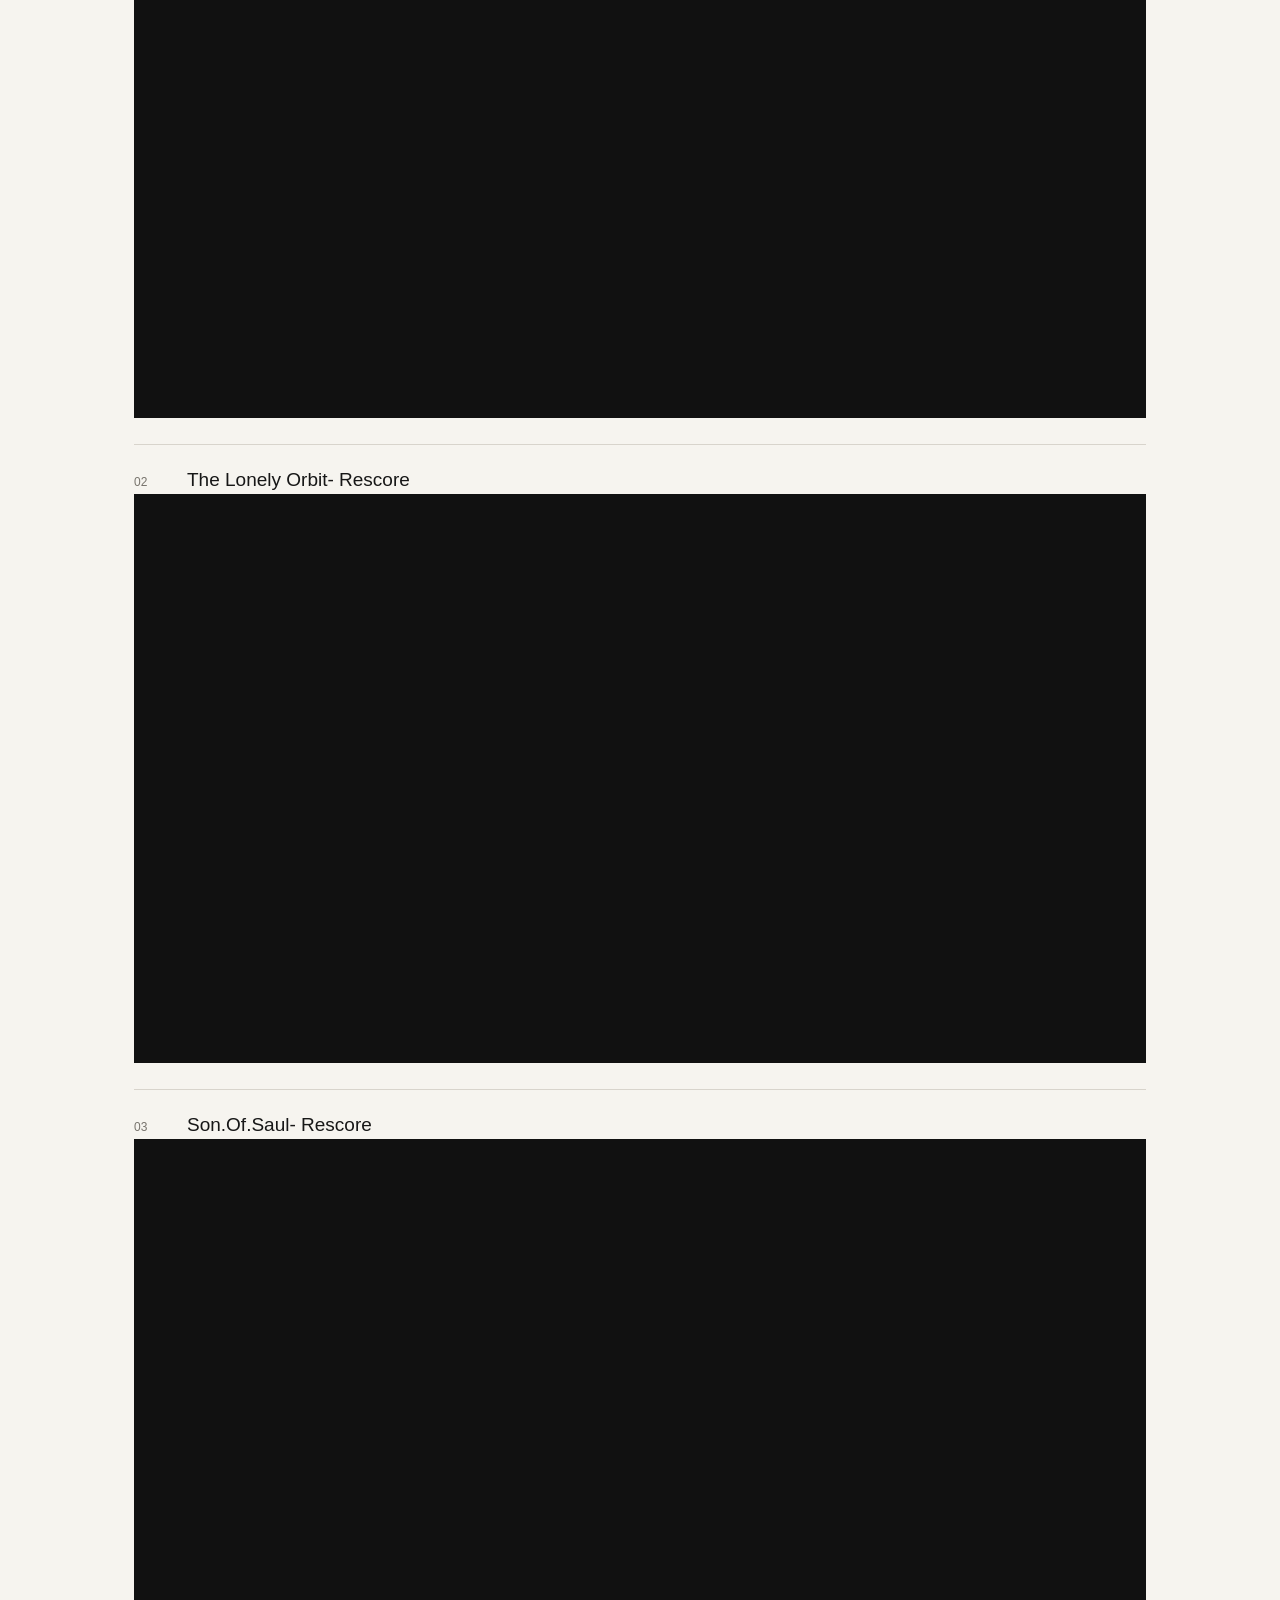
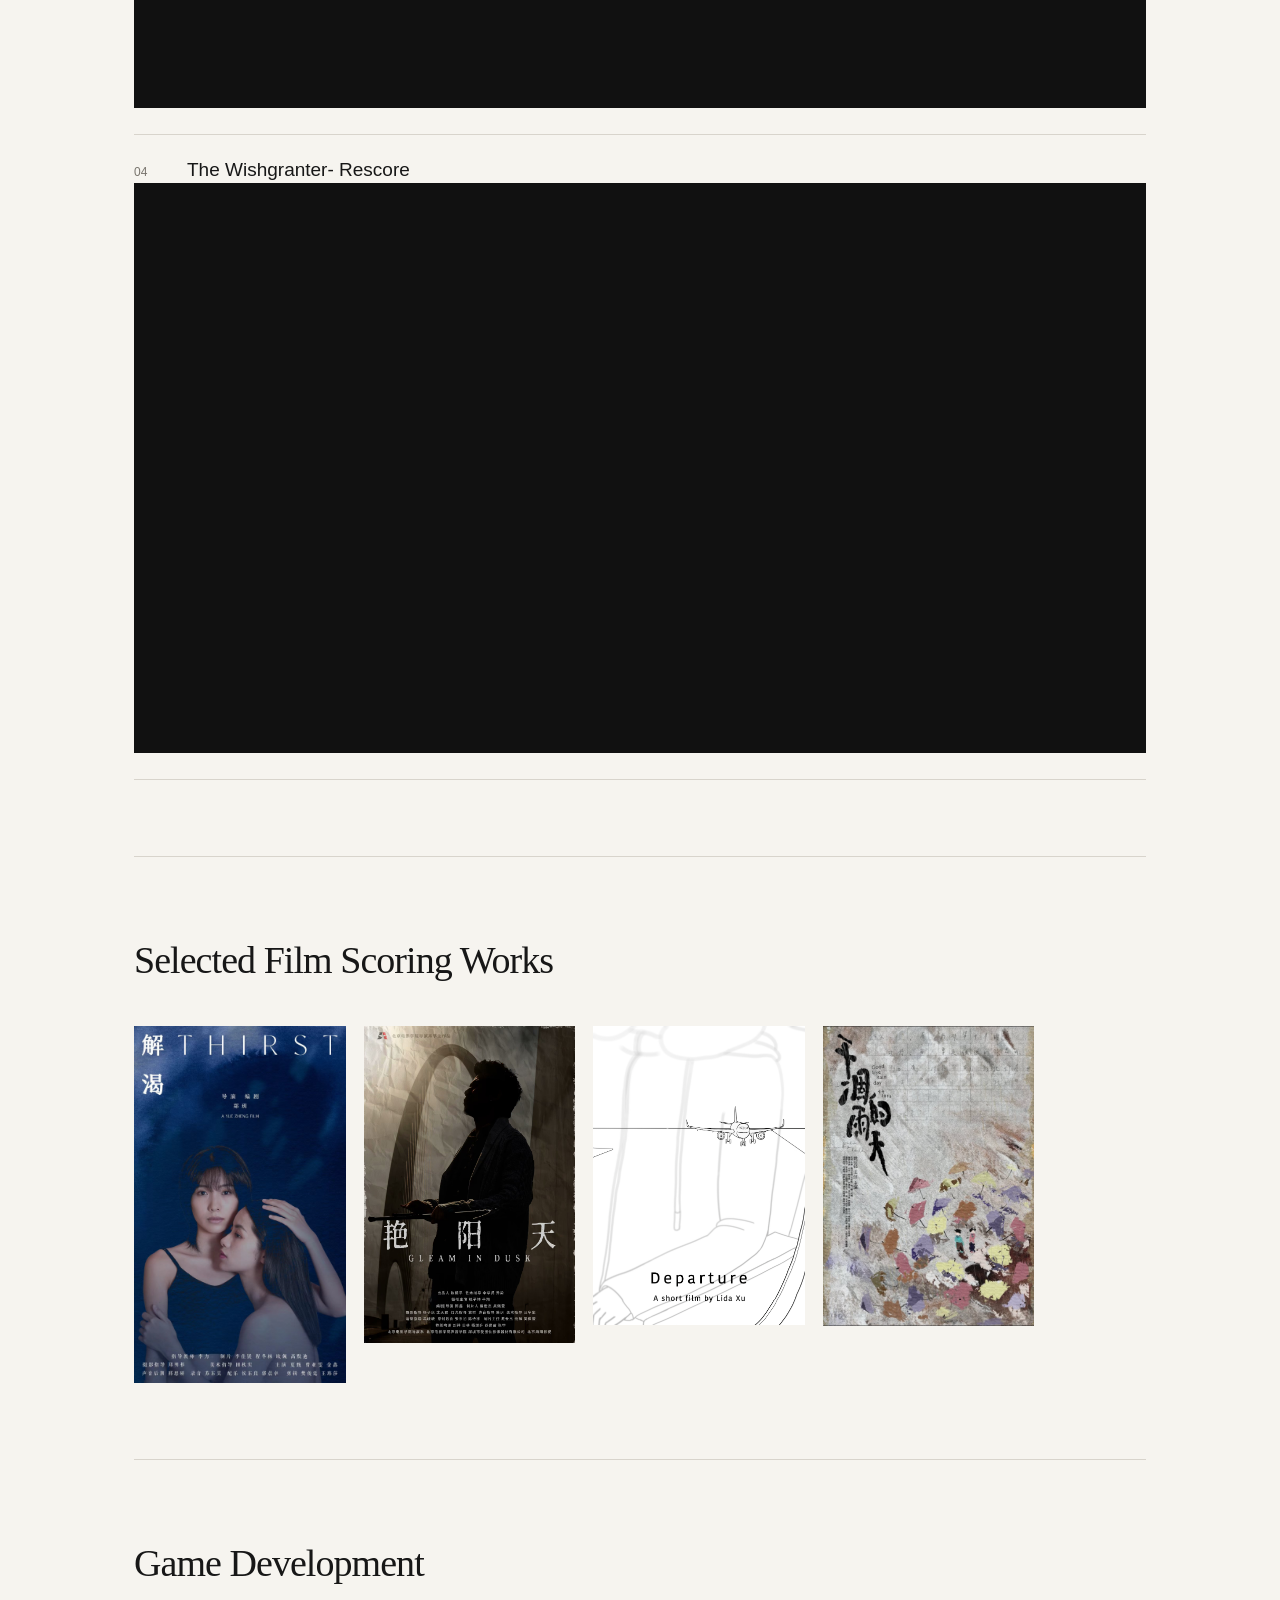
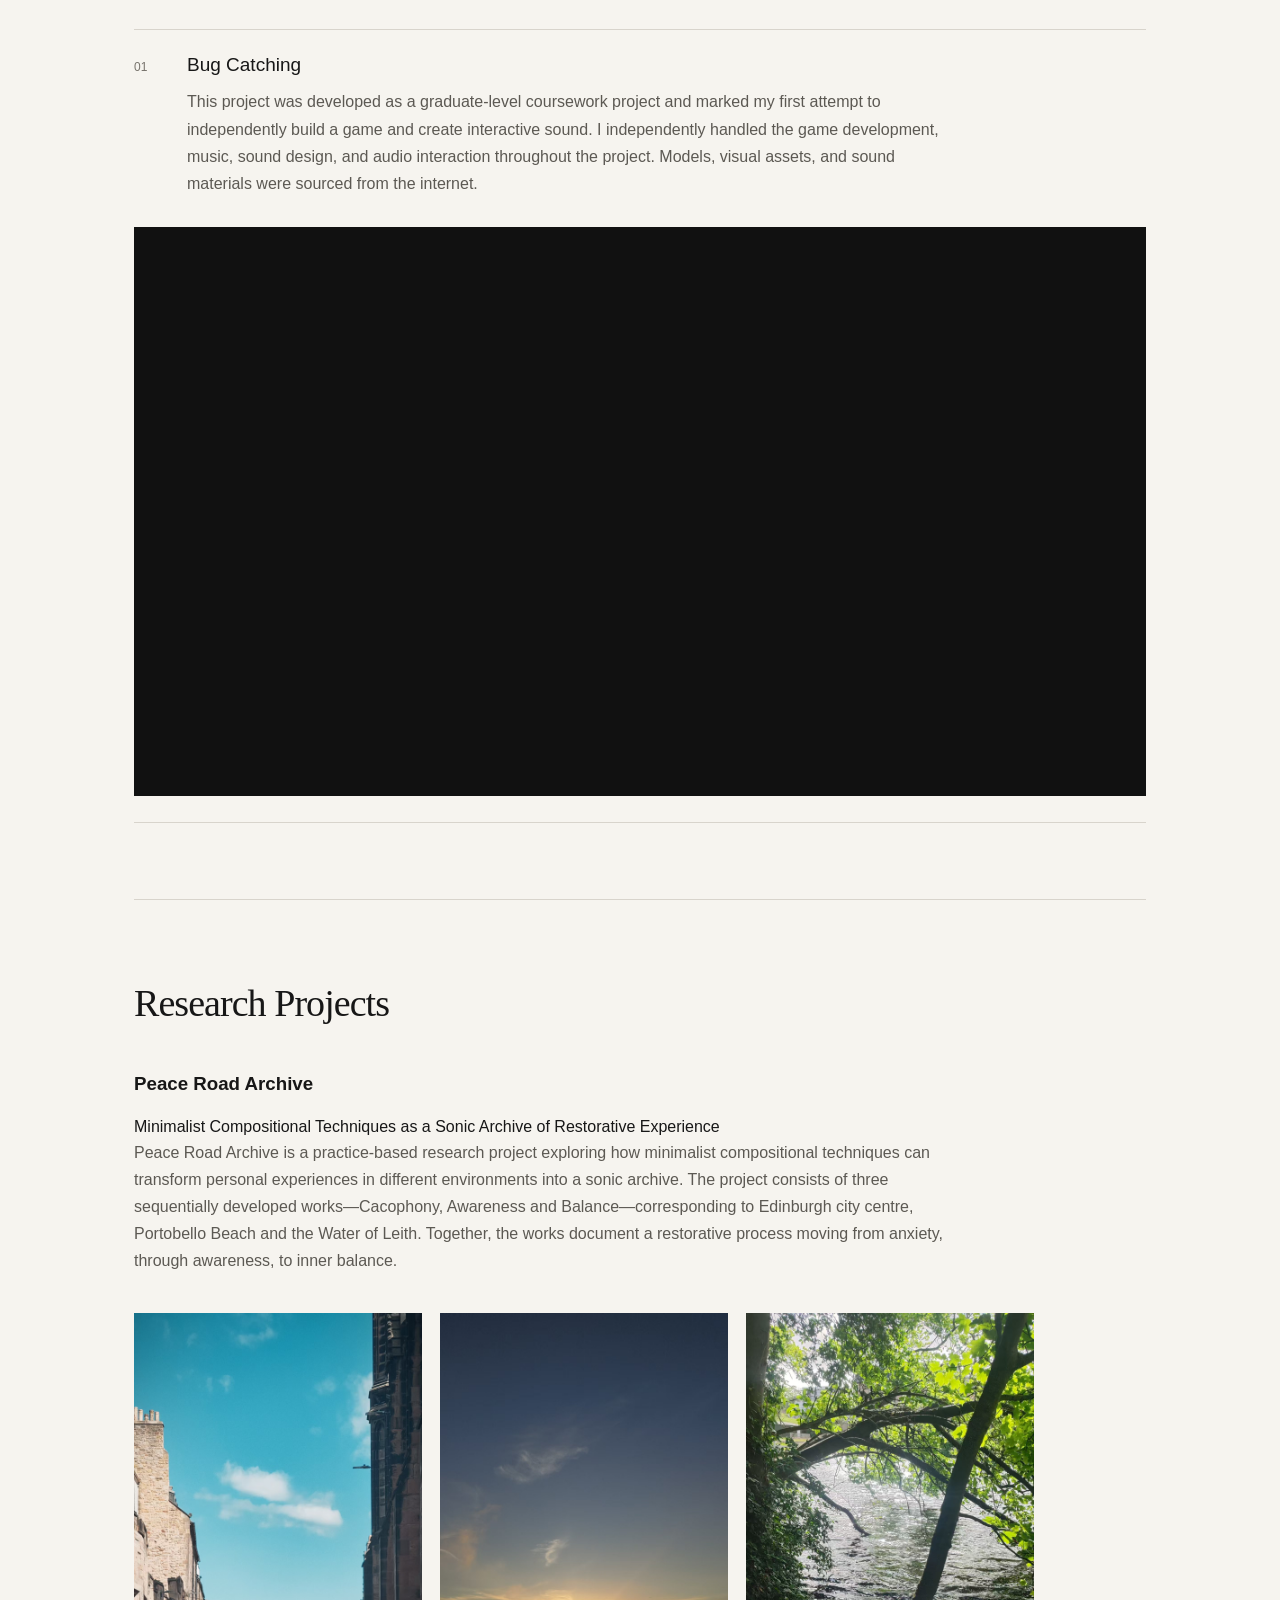
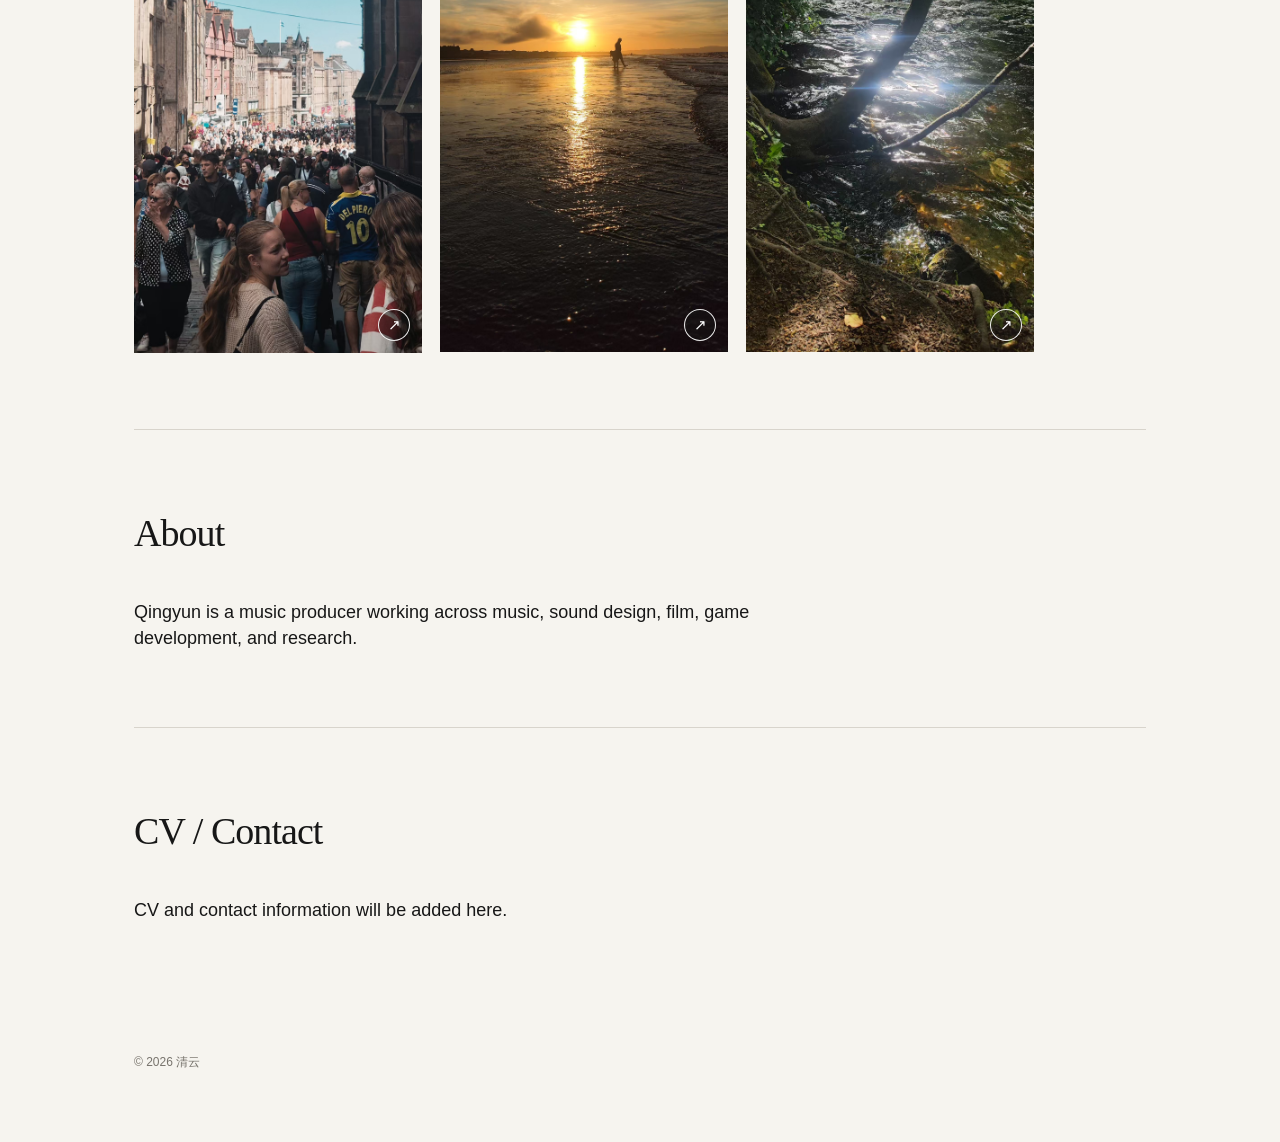
==== commit 852b1f43: "Restore working homepage after research label update" ====
--- a/index.html
+++ b/index.html
@@ -1,7 +1,7 @@
 <!doctype html>
 <html lang="en">
 <head><meta charset="utf-8"><meta name="viewport" content="width=device-width,initial-scale=1"><title>清 云 — Music Producer</title><style>
-:root{--bg:#f6f4ef;--fg:#171717;--muted:#77736c;--line:#d8d4cc}*{box-sizing:border-box}html{scroll-behavior:smooth}body{margin:0;background:var(--bg);color:var(--fg);font-family:Arial,Helvetica,sans-serif;line-height:1.45}a{color:inherit;text-decoration:none}.wrap{max-width:1080px;margin:auto;padding:0 34px}nav{display:flex;justify-content:space-between;align-items:center;padding:30px 0 20px;font-size:14px;position:absolute;top:0;left:34px;right:34px;z-index:5;color:#fff}.brand{font-weight:600;letter-spacing:.02em;text-shadow:0 1px 8px rgba(0,0,0,.5)}.navlinks{display:flex;gap:20px;color:#fff;flex-wrap:wrap;align-items:center;text-shadow:0 1px 8px rgba(0,0,0,.5)}.lang{border:0;background:none;color:#fff;font:inherit;cursor:pointer;padding:0;text-shadow:0 1px 8px rgba(0,0,0,.5)}.hero{position:relative;width:100vw;margin-left:calc(50% - 50vw);min-height:100vh;padding:160px 34px 110px;display:flex;flex-direction:column;justify-content:center;background-image:url("hero.jpg");background-position:center;background-size:cover;background-repeat:no-repeat;color:#fff;overflow:hidden;border-bottom:1px solid rgba(255,255,255,.65)}.hero:after{content:"";position:absolute;inset:0;background:linear-gradient(180deg,rgba(5,20,30,.32),rgba(8,24,30,.12) 45%,rgba(5,18,24,.42));z-index:0}.hero-copy{position:relative;z-index:1;padding-left:0;transform:translateY(-12vh);text-align:left}.hero h1{font-family:Georgia,"Times New Roman","Songti SC","STSong",serif;font-size:clamp(58px,9vw,112px);line-height:.92;font-weight:400;letter-spacing:-.045em;margin:20px 0 28px;text-shadow:0 2px 18px rgba(0,0,0,.38)}.subtitle{font-family:Arial,Helvetica,sans-serif;font-size:18px;color:#fff;text-shadow:0 1px 10px rgba(0,0,0,.55)}.hero-credit{position:absolute;right:34px;bottom:28px;z-index:2;border-left:1px solid rgba(255,255,255,.9);padding-left:14px;font-family:"Times New Roman",Times,serif;font-size:11px;line-height:1.55;text-align:left;color:rgba(255,255,255,.88);text-shadow:0 1px 8px rgba(0,0,0,.5)}.hero-credit .credit-title{font-size:13px;margin-bottom:2px}section{padding:76px 0;border-top:1px solid var(--line)}.section-head{display:flex;justify-content:space-between;align-items:baseline;margin-bottom:38px}h2{font-family:Georgia,"Times New Roman",serif;font-size:38px;font-weight:400;margin:0;letter-spacing:-.025em}.work{border-top:1px solid var(--line);padding:21px 0 26px}.work:last-child{border-bottom:1px solid var(--line)}.work-top{display:flex;gap:25px;align-items:baseline}.num{font-size:12px;color:var(--muted);width:28px}.title{font-size:19px;flex:1}.meta{font-size:12px;color:var(--muted);margin:7px 0 15px 53px}.game-description{font-size:16px;color:#5c5953;max-width:760px;margin:10px 0 30px 53px;line-height:1.7}audio{width:calc(100% - 53px);margin-left:53px;height:38px}.film-video{width:100%;aspect-ratio:16/9;border:0;display:block;background:#111}.project-grid{display:grid;grid-template-columns:1fr 1fr;gap:1px;background:var(--line)}.film-stills{display:grid;grid-template-columns:repeat(4,minmax(0,1fr));gap:18px;max-width:900px}.film-still{width:100%;height:auto;display:block}.research-stills{display:grid;grid-template-columns:repeat(3,1fr);gap:18px;max-width:900px}.research-card{position:relative;display:block;overflow:hidden}.research-still{width:100%;height:auto;display:block;transition:opacity .25s}.research-label{position:absolute;left:0;right:0;bottom:0;padding:28px 14px 13px;background:linear-gradient(transparent,rgba(0,0,0,.68));color:#fff;font-family:Georgia,"Times New Roman",serif;font-size:18px;letter-spacing:.02em;text-align:center;text-shadow:0 1px 8px rgba(0,0,0,.35);pointer-events:none}.research-card:hover .research-label{padding-bottom:15px}.research-card:hover .research-still{opacity:.9}.research-action{position:absolute;right:12px;bottom:12px;width:32px;height:32px;border:1px solid rgba(255,255,255,.9);border-radius:50%;display:flex;align-items:center;justify-content:center;background:rgba(23,23,23,.42);color:#fff;font-size:15px;line-height:1}.project{background:var(--bg);padding:30px 26px 34px;min-height:185px}.project h3{font-family:Georgia,"Times New Roman",serif;font-size:25px;font-weight:400;margin:0 0 12px}.project p{color:#5c5953;font-size:14px;max-width:480px}.about{max-width:680px;font-size:18px}footer{padding:55px 0 70px;color:var(--muted);font-size:12px;display:flex;justify-content:space-between}@media(max-width:700px){.wrap{padding:0 20px}nav{left:20px;right:20px;align-items:flex-start}.navlinks{gap:12px}.hero{padding:120px 20px 80px;min-height:100svh}.hero-copy{padding-left:0;transform:translateY(-9vh)}.hero h1{font-size:65px}.hero-credit{right:20px;bottom:20px;padding-left:12px;font-size:10px}.hero-credit .credit-title{font-size:11px}h1{font-size:65px}.section-head{display:block}.project-grid{grid-template-columns:1fr}.film-stills{grid-template-columns:1fr;gap:20px}.research-stills{grid-template-columns:1fr;gap:20px;max-width:none}.work-top{align-items:flex-start}.title{font-size:17px}.meta{margin-left:0;padding-left:53px}.game-description{margin-left:0;padding-left:53px}audio{width:100%;margin-left:0}}
+:root{--bg:#f6f4ef;--fg:#171717;--muted:#77736c;--line:#d8d4cc}*{box-sizing:border-box}html{scroll-behavior:smooth}body{margin:0;background:var(--bg);color:var(--fg);font-family:Arial,Helvetica,sans-serif;line-height:1.45}a{color:inherit;text-decoration:none}.wrap{max-width:1080px;margin:auto;padding:0 34px}nav{display:flex;justify-content:space-between;align-items:center;padding:30px 0 20px;font-size:14px;position:absolute;top:0;left:34px;right:34px;z-index:5;color:#fff}.brand{font-weight:600;letter-spacing:.02em;text-shadow:0 1px 8px rgba(0,0,0,.5)}.navlinks{display:flex;gap:20px;color:#fff;flex-wrap:wrap;align-items:center;text-shadow:0 1px 8px rgba(0,0,0,.5)}.lang{border:0;background:none;color:#fff;font:inherit;cursor:pointer;padding:0;text-shadow:0 1px 8px rgba(0,0,0,.5)}.hero{position:relative;width:100vw;margin-left:calc(50% - 50vw);min-height:100vh;padding:160px 34px 110px;display:flex;flex-direction:column;justify-content:center;background-image:url("hero.jpg");background-position:center;background-size:cover;background-repeat:no-repeat;color:#fff;overflow:hidden;border-bottom:1px solid rgba(255,255,255,.65)}.hero:after{content:"";position:absolute;inset:0;background:linear-gradient(180deg,rgba(5,20,30,.32),rgba(8,24,30,.12) 45%,rgba(5,18,24,.42));z-index:0}.hero-copy{position:relative;z-index:1;padding-left:0;transform:translateY(-12vh);text-align:left}.hero h1{font-family:Georgia,"Times New Roman","Songti SC","STSong",serif;font-size:clamp(58px,9vw,112px);line-height:.92;font-weight:400;letter-spacing:-.045em;margin:20px 0 28px;text-shadow:0 2px 18px rgba(0,0,0,.38)}.subtitle{font-family:Arial,Helvetica,sans-serif;font-size:18px;color:#fff;text-shadow:0 1px 10px rgba(0,0,0,.55)}.hero-credit{position:absolute;right:34px;bottom:28px;z-index:2;border-left:1px solid rgba(255,255,255,.9);padding-left:14px;font-family:"Times New Roman",Times,serif;font-size:11px;line-height:1.55;text-align:left;color:rgba(255,255,255,.88);text-shadow:0 1px 8px rgba(0,0,0,.5)}.hero-credit .credit-title{font-size:13px;margin-bottom:2px}section{padding:76px 0;border-top:1px solid var(--line)}.section-head{display:flex;justify-content:space-between;align-items:baseline;margin-bottom:38px}h2{font-family:Georgia,"Times New Roman",serif;font-size:38px;font-weight:400;margin:0;letter-spacing:-.025em}.work{border-top:1px solid var(--line);padding:21px 0 26px}.work:last-child{border-bottom:1px solid var(--line)}.work-top{display:flex;gap:25px;align-items:baseline}.num{font-size:12px;color:var(--muted);width:28px}.title{font-size:19px;flex:1}.meta{font-size:12px;color:var(--muted);margin:7px 0 15px 53px}.game-description{font-size:16px;color:#5c5953;max-width:760px;margin:10px 0 30px 53px;line-height:1.7}audio{width:calc(100% - 53px);margin-left:53px;height:38px}.film-video{width:100%;aspect-ratio:16/9;border:0;display:block;background:#111}.project-grid{display:grid;grid-template-columns:1fr 1fr;gap:1px;background:var(--line)}.film-stills{display:grid;grid-template-columns:repeat(4,minmax(0,1fr));gap:18px;max-width:900px}.film-still{width:100%;height:auto;display:block}.research-stills{display:grid;grid-template-columns:repeat(3,1fr);gap:18px;max-width:900px}.research-card{position:relative;display:block;overflow:hidden}.research-still{width:100%;height:auto;display:block;transition:opacity .25s}.research-card:hover .research-still{opacity:.9}.research-action{position:absolute;right:12px;bottom:12px;width:32px;height:32px;border:1px solid rgba(255,255,255,.9);border-radius:50%;display:flex;align-items:center;justify-content:center;background:rgba(23,23,23,.42);color:#fff;font-size:15px;line-height:1}.project{background:var(--bg);padding:30px 26px 34px;min-height:185px}.project h3{font-family:Georgia,"Times New Roman",serif;font-size:25px;font-weight:400;margin:0 0 12px}.project p{color:#5c5953;font-size:14px;max-width:480px}.about{max-width:680px;font-size:18px}footer{padding:55px 0 70px;color:var(--muted);font-size:12px;display:flex;justify-content:space-between}@media(max-width:700px){.wrap{padding:0 20px}nav{left:20px;right:20px;align-items:flex-start}.navlinks{gap:12px}.hero{padding:120px 20px 80px;min-height:100svh}.hero-copy{padding-left:0;transform:translateY(-9vh)}.hero h1{font-size:65px}.hero-credit{right:20px;bottom:20px;padding-left:12px;font-size:10px}.hero-credit .credit-title{font-size:11px}h1{font-size:65px}.section-head{display:block}.project-grid{grid-template-columns:1fr}.film-stills{grid-template-columns:1fr;gap:20px}.research-stills{grid-template-columns:1fr;gap:20px;max-width:none}.work-top{align-items:flex-start}.title{font-size:17px}.meta{margin-left:0;padding-left:53px}.game-description{margin-left:0;padding-left:53px}audio{width:100%;margin-left:0}}
 </style></head><body><div class="wrap">
 <nav><a class="brand" href="#" data-en="Qingyun / Chenzhuo Guo" data-zh="清 云 / 郭晨卓">Qingyun / Chenzhuo Guo</a><div class="navlinks"><a href="#music" data-en="Music" data-zh="音乐">Music</a><a href="#sound-design" data-en="Sound Design" data-zh="声音设计">Sound Design</a><a href="#soundtrack" data-en="Film" data-zh="电影配乐">Film</a><a href="#game" data-en="Game Development" data-zh="游戏开发">Game Development</a><a href="#research" data-en="Research Projects" data-zh="研究项目">Research Projects</a><a href="#about" data-en="About" data-zh="关于">About</a><a href="#contact" data-en="CV / Contact" data-zh="简历 / 联系">CV / Contact</a><button class="lang" id="langBtn" type="button">中文</button></div></nav>
 <header class="hero"><div class="hero-copy"><h1 data-en="Qingyun" data-zh="清 云">Qingyun</h1><div class="subtitle" data-en="Music Producer" data-zh="音乐制作人">Music Producer</div></div><div class="hero-credit"><div class="credit-title" data-en="Guardian — Emii Alrai" data-zh="《Guardian》— Emii Alrai">Guardian — Emii Alrai</div><div data-en="Calton Hill, Edinburgh" data-zh="爱丁堡 · 卡尔顿山">Calton Hill, Edinburgh</div><div data-en="Edinburgh Art Festival 2026" data-zh="Edinburgh Art Festival 2026">Edinburgh Art Festival 2026</div><div data-en="Photograph taken on 29 August 2026" data-zh="摄于 2026 年 8 月 29 日">Photograph taken on 29 August 2026</div></div></header>
@@ -29,7 +29,7 @@
 <div class="work"><div class="work-top"><div class="num">01</div><div class="title" data-en="Bug Catching" data-zh="抓虫子">Bug Catching</div></div>
 <p class="game-description" data-en="This project was developed as a graduate-level coursework project and marked my first attempt to independently build a game and create interactive sound. I independently handled the game development, music, sound design, and audio interaction throughout the project. Models, visual assets, and sound materials were sourced from the internet." data-zh="本项目为研究生阶段的课程作业，也是我第一次独立尝试搭建游戏并进行声音交互设计。我独立完成了游戏开发、音乐、音效以及声音交互等方面的制作。项目中的模型、视觉素材及部分声音素材来源于互联网。（佩戴耳机获得更加听感）">This project was developed as a graduate-level coursework project and marked my first attempt to independently build a game and create interactive sound. I independently handled the game development, music, sound design, and audio interaction throughout the project. Models, visual assets, and sound materials were sourced from the internet.(Wear headphones for a better listening experience)</p>
 <iframe class="film-video" src="https://player.xinpianchang.com/?aid=13820810&amp;mid=Mk6B4xBlGmV79LAP" allowfullscreen allow="fullscreen" frameborder="0" title="Bug Catching"></iframe></div></section>
-<section id="research"><div class="section-head"><h2 data-en="Research Projects" data-zh="研究项目">Research Projects</h2></div><div style="max-width:820px;margin-bottom:38px"><h3 style="font-family:Georgia,"Times New Roman",serif;font-size:30px;font-weight:400;margin:0 0 8px">Peace Road Archive</h3><div style="font-family:Georgia,"Times New Roman",serif;font-size:15px;font-style:italic;color:#5c5953;margin-bottom:20px">Minimalist Compositional Techniques as a Sonic Archive of Restorative Experience</div><p style="font-size:16px;color:#5c5953;line-height:1.7;margin:0" data-en="Peace Road Archive is a practice-based research project exploring how minimalist compositional techniques can transform personal experiences in different environments into a sonic archive. The project consists of three sequentially developed works—Cacophony, Awareness and Balance—corresponding to Edinburgh city centre, Portobello Beach and the Water of Leith. Together, the works document a restorative process moving from anxiety, through awareness, to inner balance." data-zh="《Peace Road Archive》是一项实践型研究项目，探索如何通过极简主义作曲技法，将个人在不同环境中的体验转化为声音档案。项目由三部依次发展的作品 Cacophony、Awareness 与 Balance 构成，分别对应爱丁堡市中心、Portobello Beach 与 Water of Leith。三部作品共同记录了一个从焦虑、经过觉察，到内在平衡的恢复过程。">Peace Road Archive is a practice-based research project exploring how minimalist compositional techniques can transform personal experiences in different environments into a sonic archive. The project consists of three sequentially developed works—Cacophony, Awareness and Balance—corresponding to Edinburgh city centre, Portobello Beach and the Water of Leith. Together, the works document a restorative process moving from anxiety, through awareness, to inner balance.</p></div><div class="research-stills"><a class="research-card" href="research/cacophony.html" aria-label="Cacophony"><img class="research-still" src="picture/Cacophony.jpg?v=20260918" alt="Cacophony"><span class="research-label" data-en="Cacophony" data-zh="Cacophony">Cacophony</span><span class="research-action" aria-hidden="true">↗</span></a><a class="research-card" href="research/awareness.html" aria-label="Awareness"><img class="research-still" src="picture/Awareness.jpg?v=20260918" alt="Awareness"><span class="research-label" data-en="Awareness" data-zh="Awareness">Awareness</span><span class="research-action" aria-hidden="true">↗</span></a><a class="research-card" href="research/balance.html" aria-label="Balance"><img class="research-still" src="picture/Balance.jpg?v=20260918" alt="Balance"><span class="research-label" data-en="Balance" data-zh="Balance">Balance</span><span class="research-action" aria-hidden="true">↗</span></a></div></section>
+<section id="research"><div class="section-head"><h2 data-en="Research Projects" data-zh="研究项目">Research Projects</h2></div><div style="max-width:820px;margin-bottom:38px"><h3 style="font-family:Georgia,"Times New Roman",serif;font-size:30px;font-weight:400;margin:0 0 8px">Peace Road Archive</h3><div style="font-family:Georgia,"Times New Roman",serif;font-size:15px;font-style:italic;color:#5c5953;margin-bottom:20px">Minimalist Compositional Techniques as a Sonic Archive of Restorative Experience</div><p style="font-size:16px;color:#5c5953;line-height:1.7;margin:0" data-en="Peace Road Archive is a practice-based research project exploring how minimalist compositional techniques can transform personal experiences in different environments into a sonic archive. The project consists of three sequentially developed works—Cacophony, Awareness and Balance—corresponding to Edinburgh city centre, Portobello Beach and the Water of Leith. Together, the works document a restorative process moving from anxiety, through awareness, to inner balance." data-zh="《Peace Road Archive》是一项实践型研究项目，探索如何通过极简主义作曲技法，将个人在不同环境中的体验转化为声音档案。项目由三部依次发展的作品 Cacophony、Awareness 与 Balance 构成，分别对应爱丁堡市中心、Portobello Beach 与 Water of Leith。三部作品共同记录了一个从焦虑、经过觉察，到内在平衡的恢复过程。">Peace Road Archive is a practice-based research project exploring how minimalist compositional techniques can transform personal experiences in different environments into a sonic archive. The project consists of three sequentially developed works—Cacophony, Awareness and Balance—corresponding to Edinburgh city centre, Portobello Beach and the Water of Leith. Together, the works document a restorative process moving from anxiety, through awareness, to inner balance.</p></div><div class="research-stills"><a class="research-card" href="research/cacophony.html" aria-label="Cacophony"><img class="research-still" src="picture/Cacophony.jpg?v=20260918" alt="Cacophony"><span class="research-action" aria-hidden="true">↗</span></a><a class="research-card" href="research/awareness.html" aria-label="Awareness"><img class="research-still" src="picture/Awareness.jpg?v=20260918" alt="Awareness"><span class="research-action" aria-hidden="true">↗</span></a><a class="research-card" href="research/balance.html" aria-label="Balance"><img class="research-still" src="picture/Balance.jpg?v=20260918" alt="Balance"><span class="research-action" aria-hidden="true">↗</span></a></div></section>
 </main><section id="about"><div class="section-head"><h2 data-en="About" data-zh="关于">About</h2></div><div class="about" data-en="Qingyun is a music producer working across music, sound design, film, game development, and research." data-zh="清云从事音乐制作，涉及音乐、声音设计、电影配乐、游戏开发与研究。">Qingyun is a music producer working across music, sound design, film, game development, and research.</div></section>
 <section id="contact"><div class="section-head"><h2 data-en="CV / Contact" data-zh="简历 / 联系">CV / Contact</h2></div><div class="about" data-en="CV and contact information will be added here." data-zh="简历与联系方式将在这里添加。">CV and contact information will be added here.</div></section>
 <footer><span>© 2026 清云</span></footer></div>
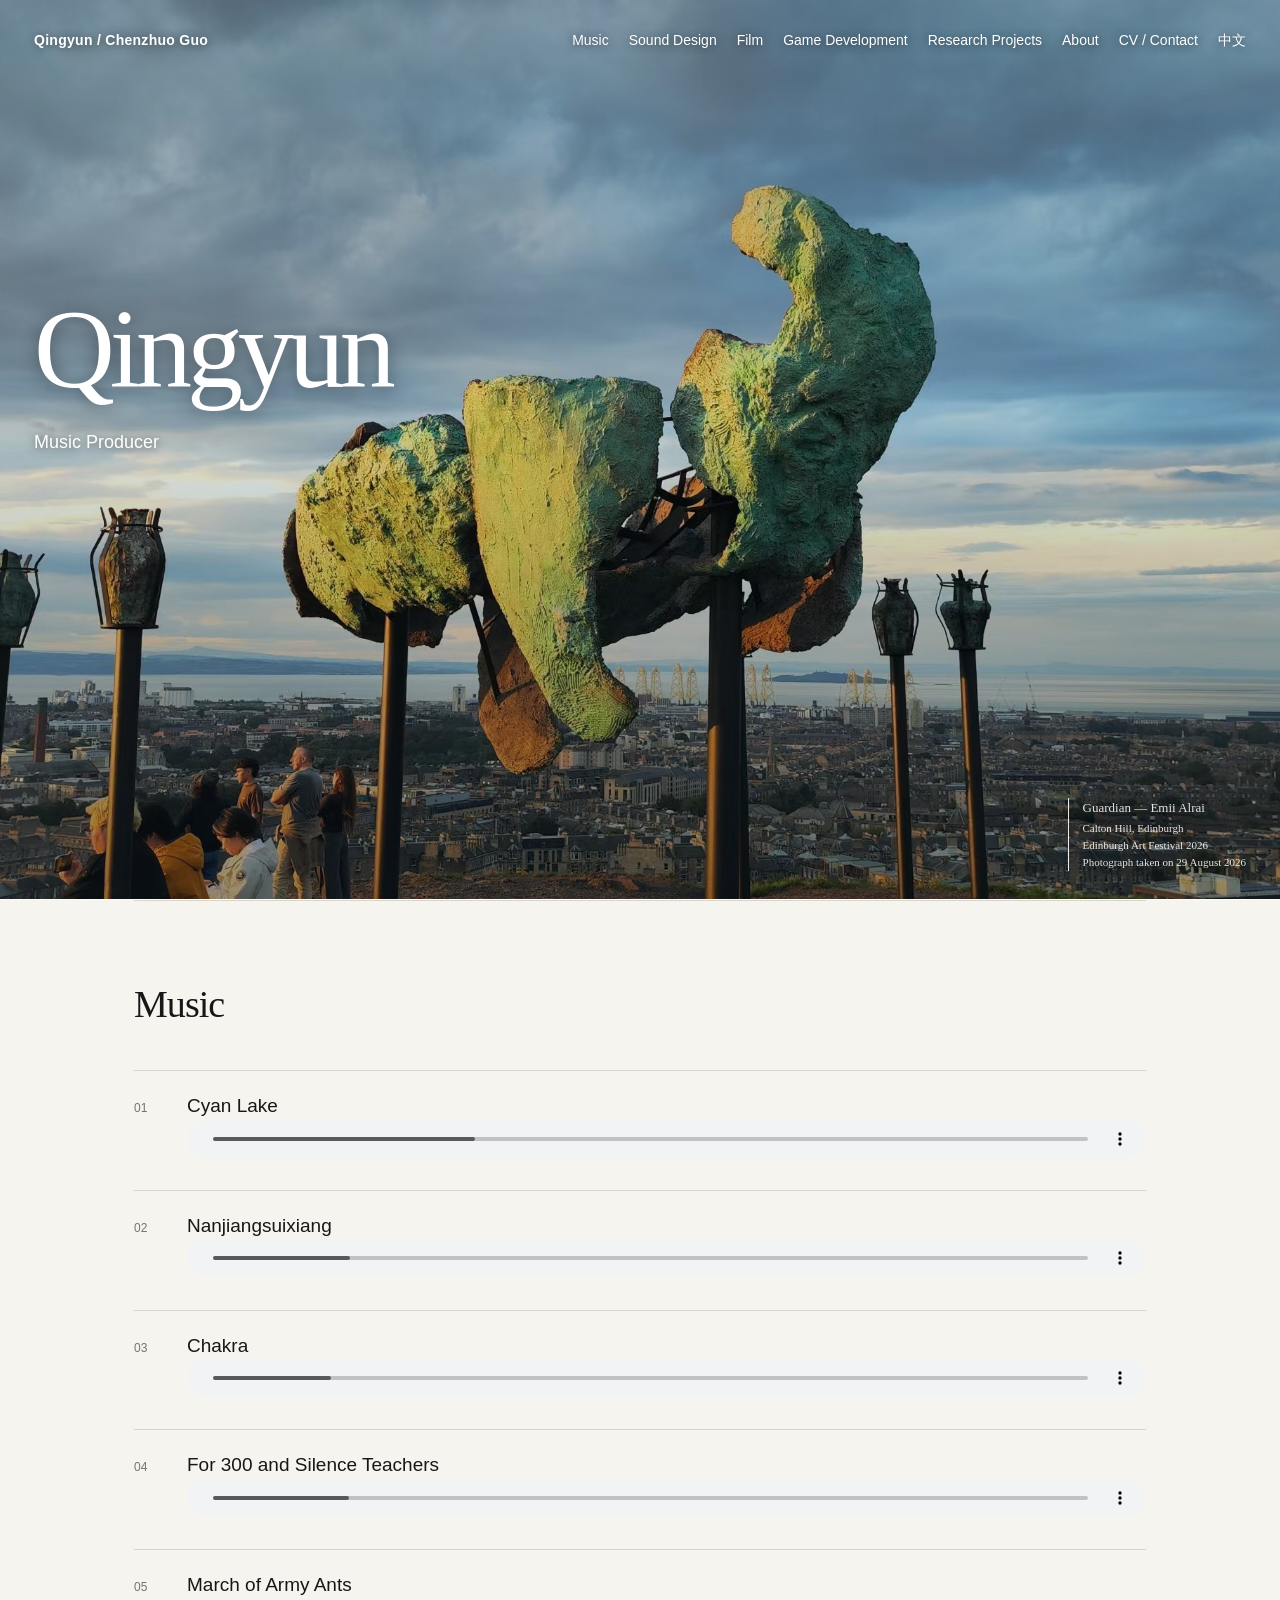
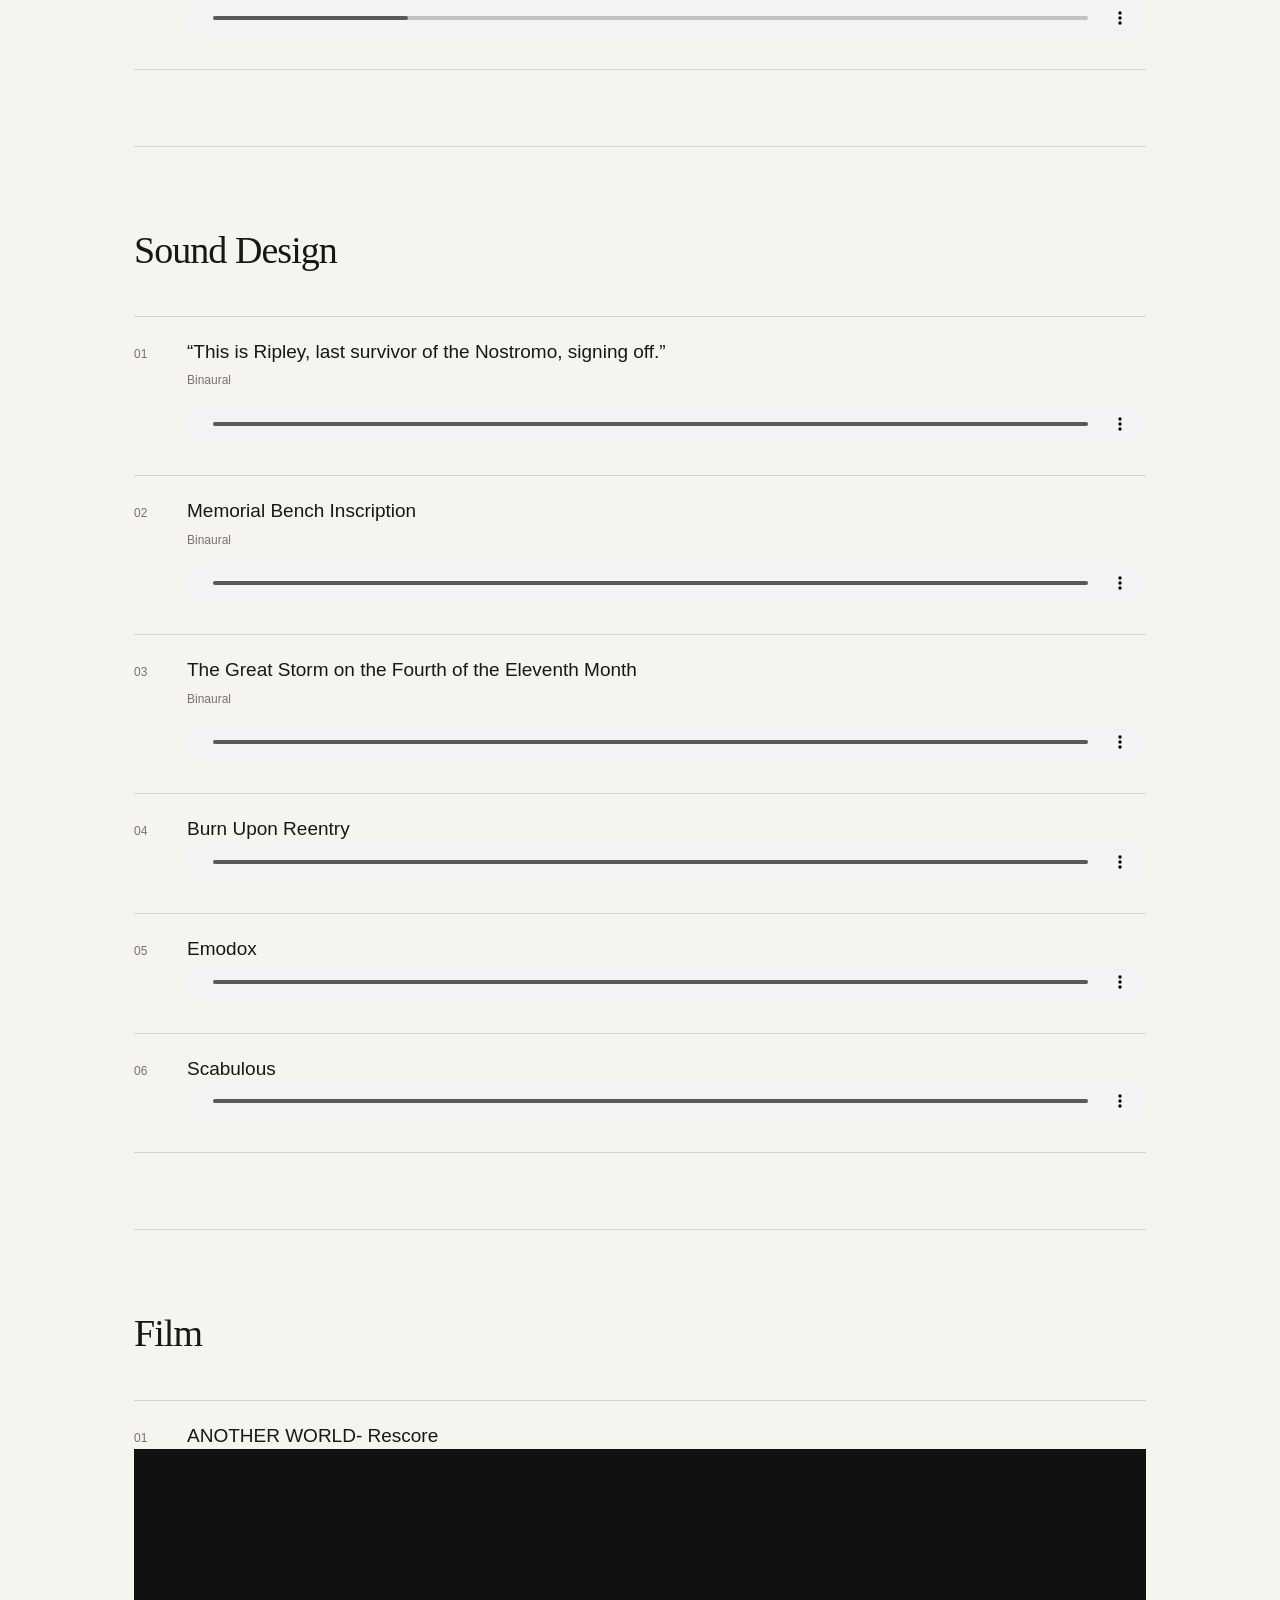
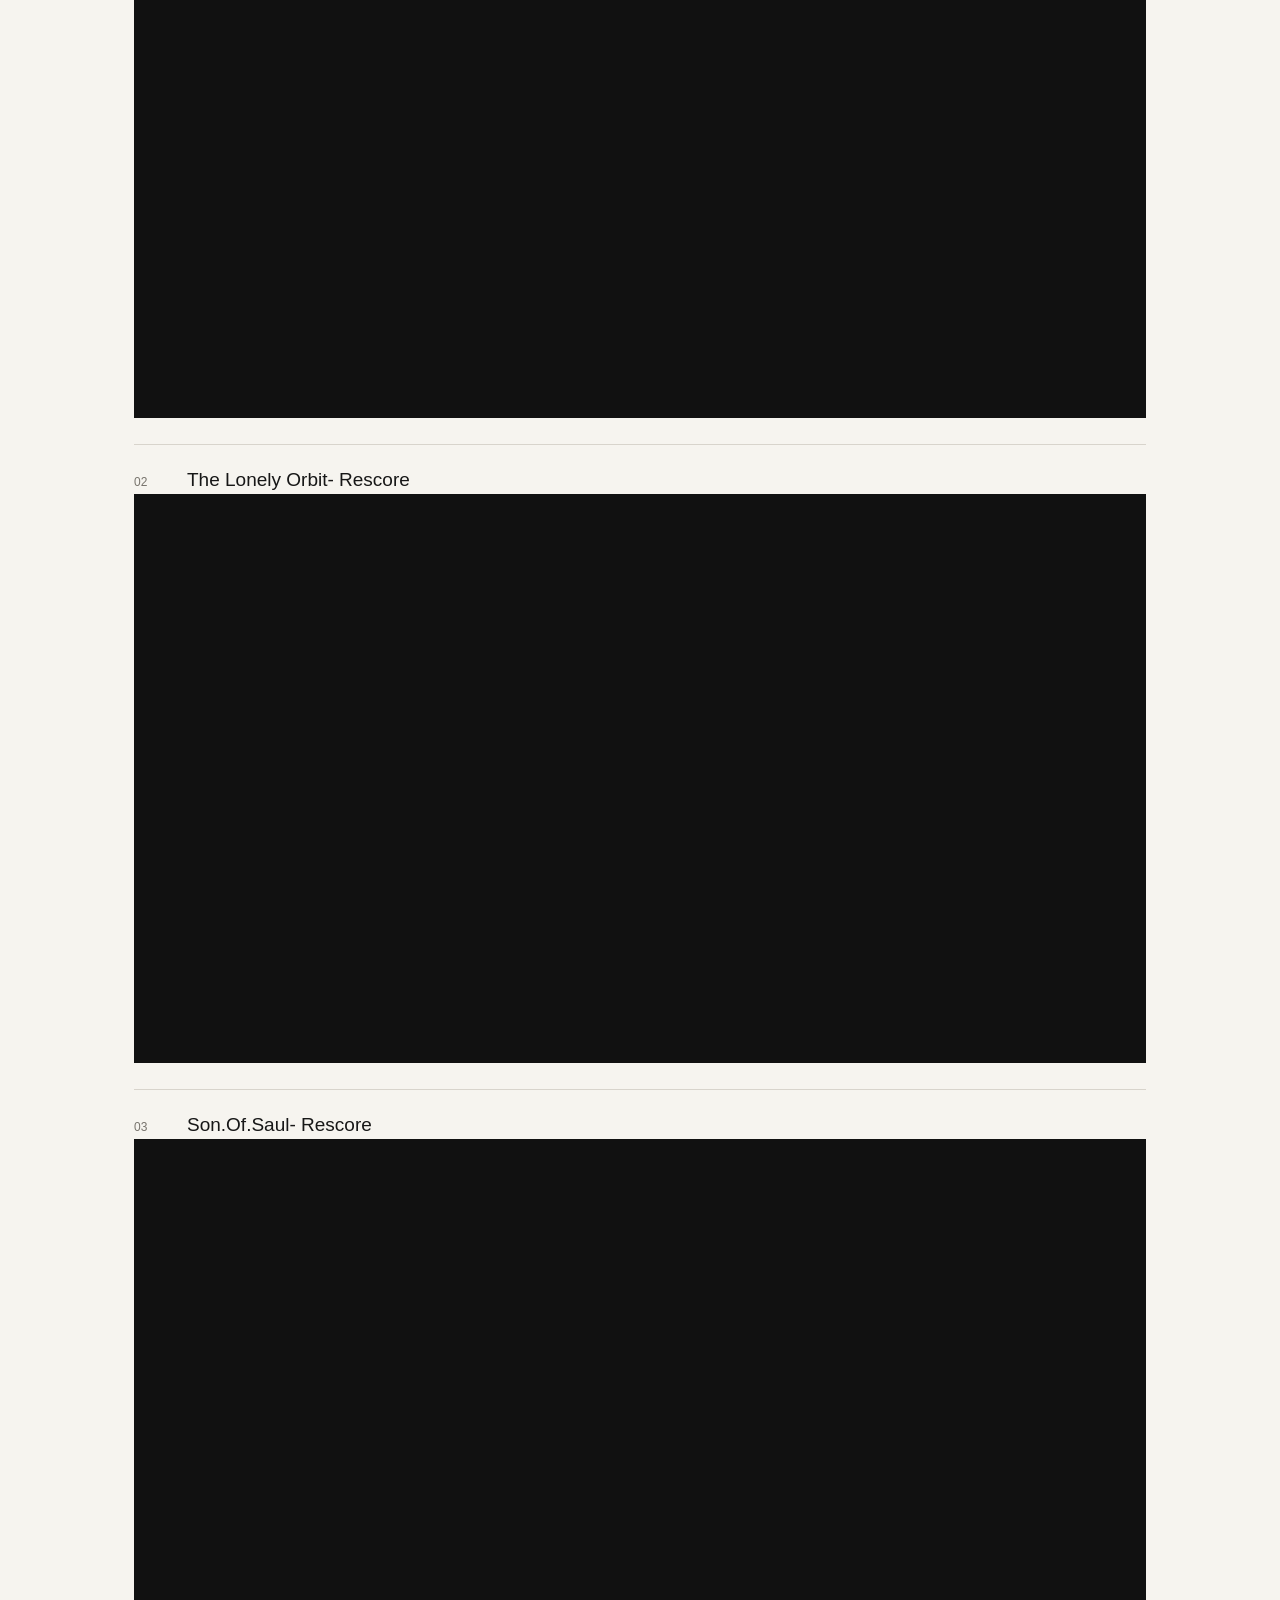
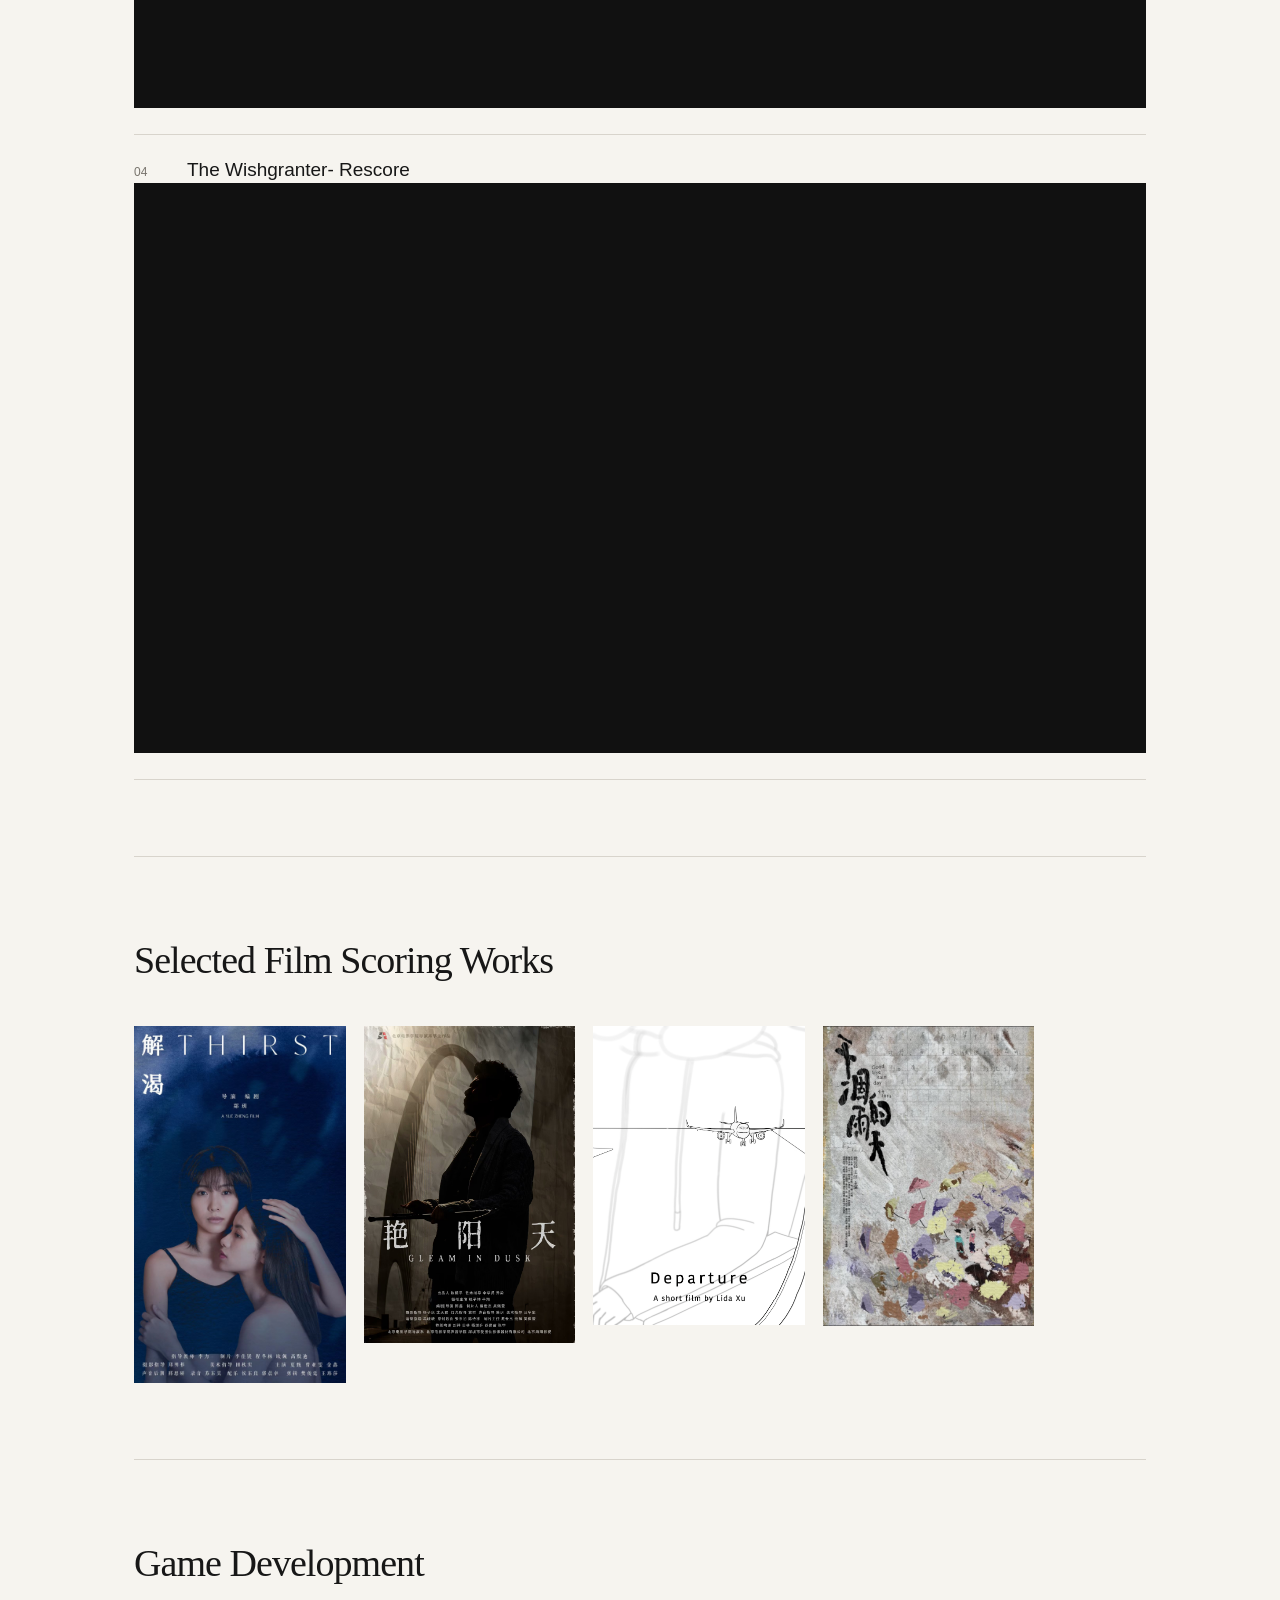
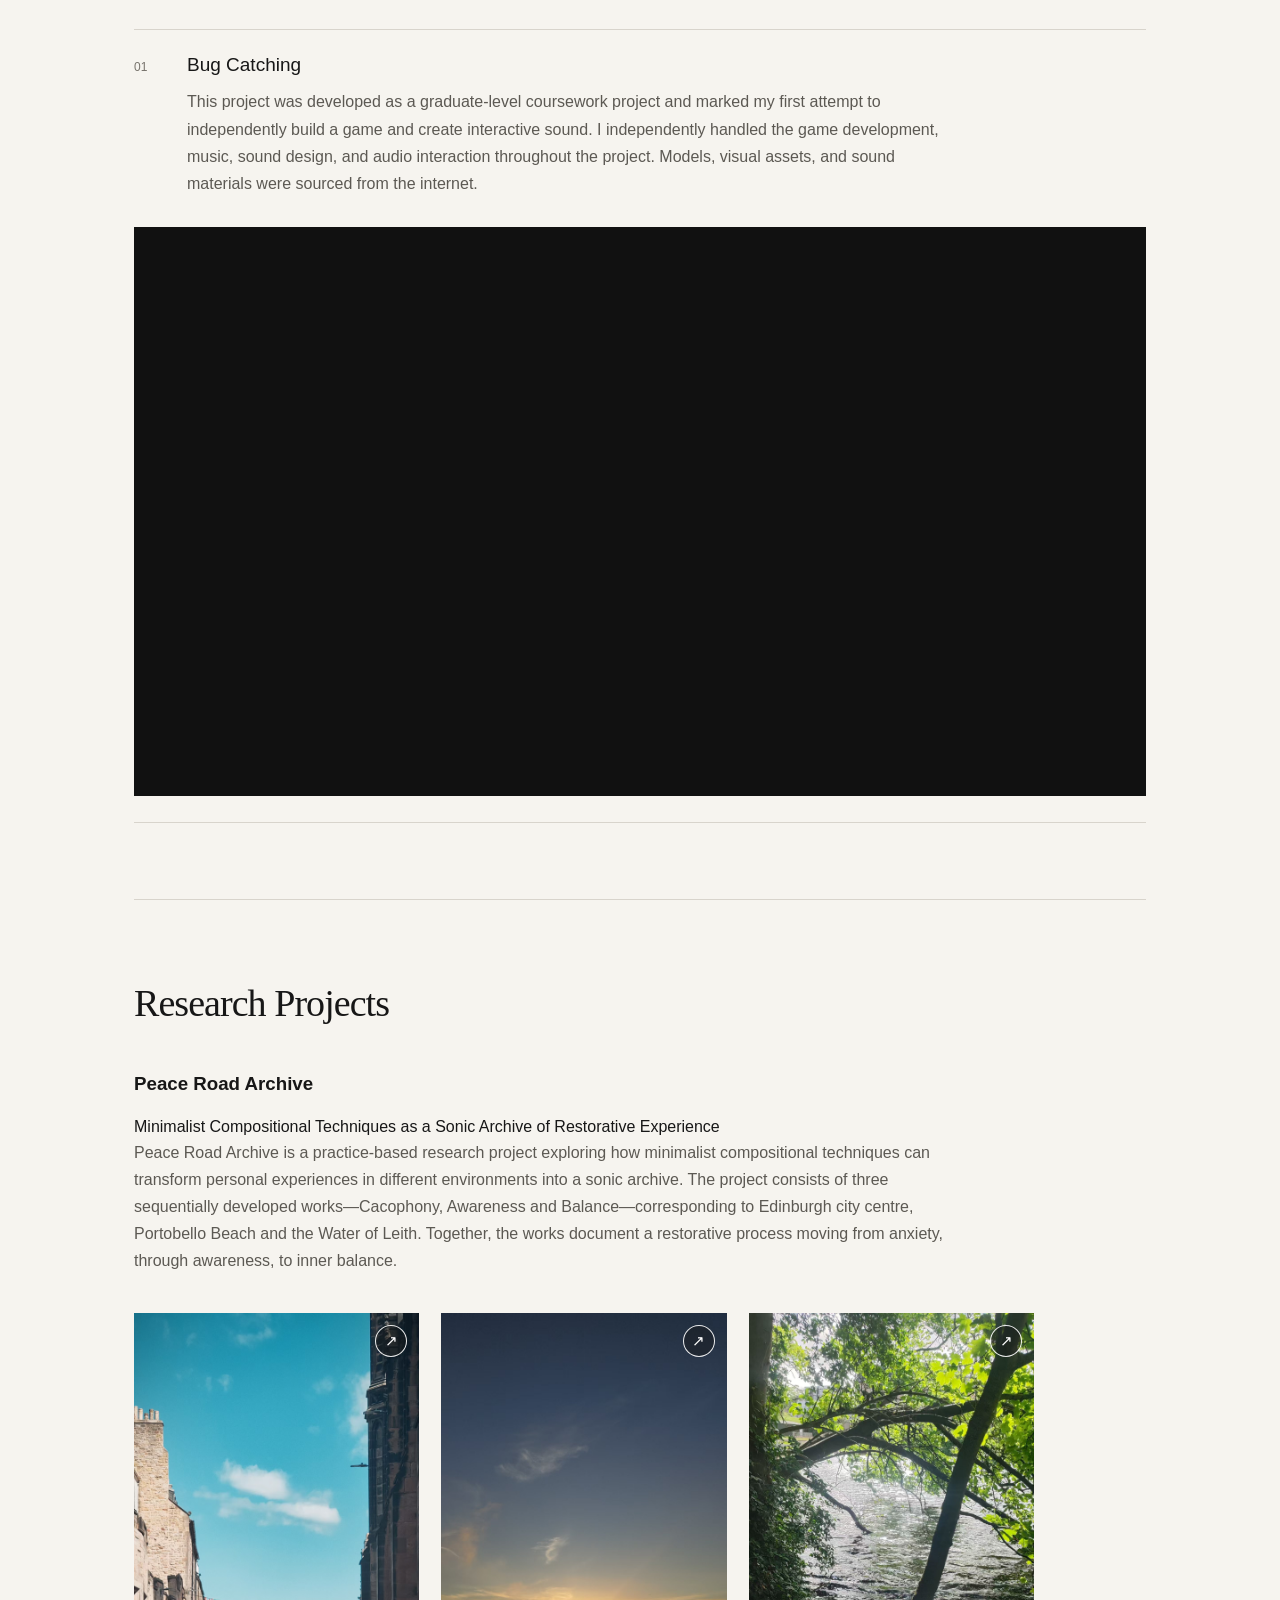
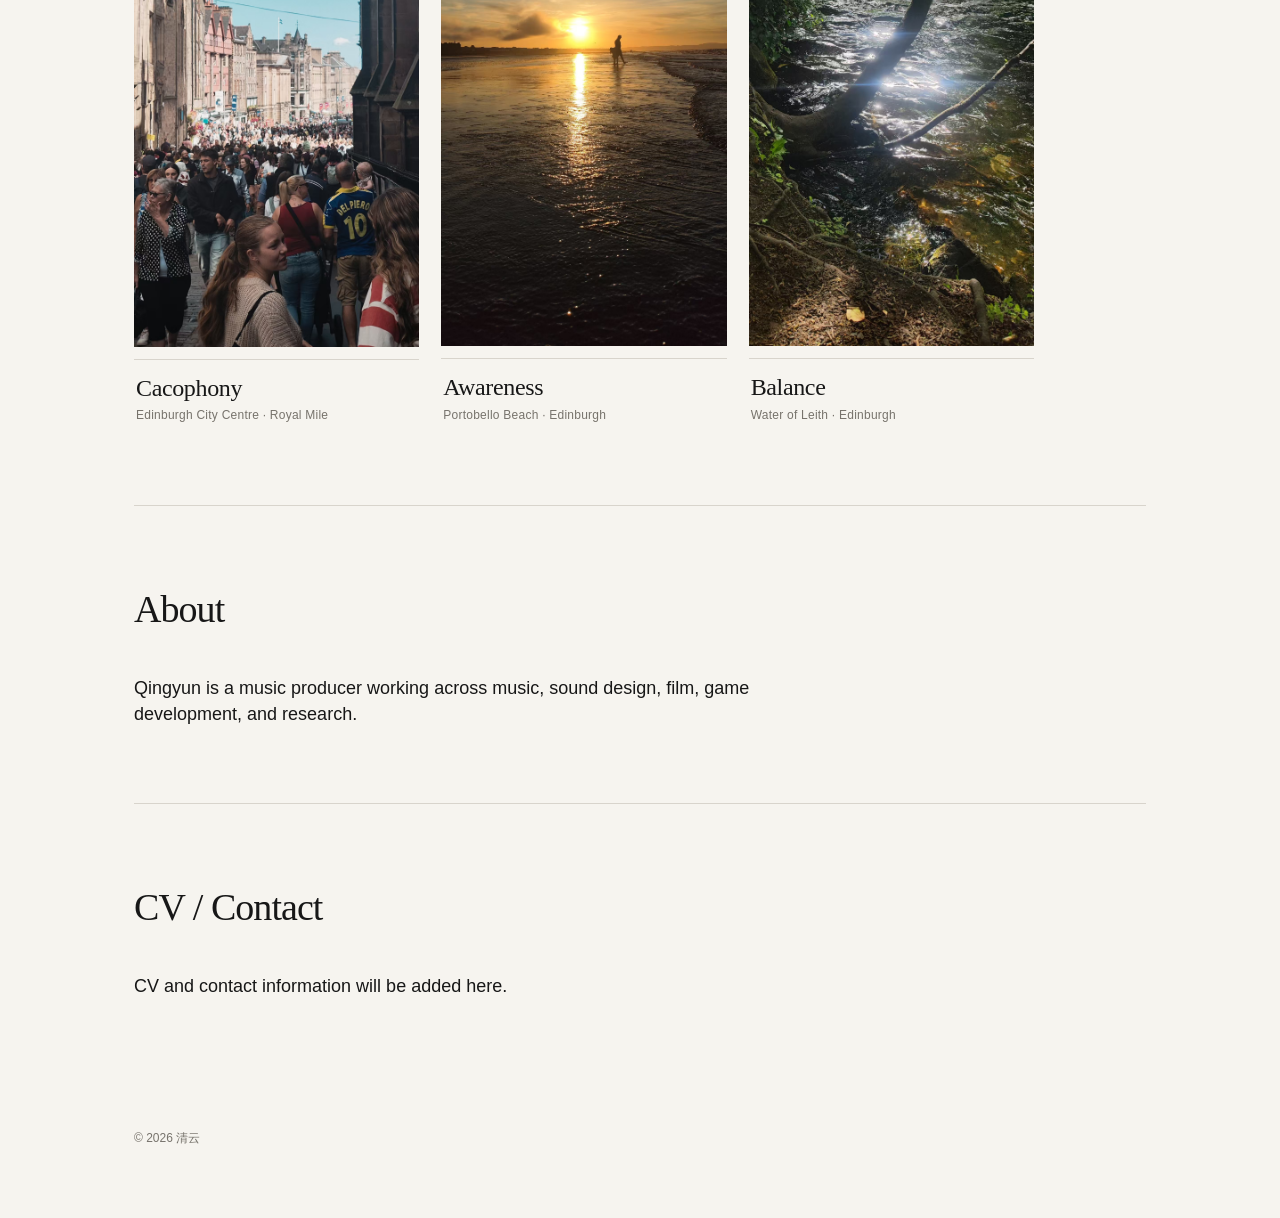
==== commit 8a1ddba5: "Add research project names and locations" ====
--- a/index.html
+++ b/index.html
@@ -1,7 +1,7 @@
 <!doctype html>
 <html lang="en">
 <head><meta charset="utf-8"><meta name="viewport" content="width=device-width,initial-scale=1"><title>清 云 — Music Producer</title><style>
-:root{--bg:#f6f4ef;--fg:#171717;--muted:#77736c;--line:#d8d4cc}*{box-sizing:border-box}html{scroll-behavior:smooth}body{margin:0;background:var(--bg);color:var(--fg);font-family:Arial,Helvetica,sans-serif;line-height:1.45}a{color:inherit;text-decoration:none}.wrap{max-width:1080px;margin:auto;padding:0 34px}nav{display:flex;justify-content:space-between;align-items:center;padding:30px 0 20px;font-size:14px;position:absolute;top:0;left:34px;right:34px;z-index:5;color:#fff}.brand{font-weight:600;letter-spacing:.02em;text-shadow:0 1px 8px rgba(0,0,0,.5)}.navlinks{display:flex;gap:20px;color:#fff;flex-wrap:wrap;align-items:center;text-shadow:0 1px 8px rgba(0,0,0,.5)}.lang{border:0;background:none;color:#fff;font:inherit;cursor:pointer;padding:0;text-shadow:0 1px 8px rgba(0,0,0,.5)}.hero{position:relative;width:100vw;margin-left:calc(50% - 50vw);min-height:100vh;padding:160px 34px 110px;display:flex;flex-direction:column;justify-content:center;background-image:url("hero.jpg");background-position:center;background-size:cover;background-repeat:no-repeat;color:#fff;overflow:hidden;border-bottom:1px solid rgba(255,255,255,.65)}.hero:after{content:"";position:absolute;inset:0;background:linear-gradient(180deg,rgba(5,20,30,.32),rgba(8,24,30,.12) 45%,rgba(5,18,24,.42));z-index:0}.hero-copy{position:relative;z-index:1;padding-left:0;transform:translateY(-12vh);text-align:left}.hero h1{font-family:Georgia,"Times New Roman","Songti SC","STSong",serif;font-size:clamp(58px,9vw,112px);line-height:.92;font-weight:400;letter-spacing:-.045em;margin:20px 0 28px;text-shadow:0 2px 18px rgba(0,0,0,.38)}.subtitle{font-family:Arial,Helvetica,sans-serif;font-size:18px;color:#fff;text-shadow:0 1px 10px rgba(0,0,0,.55)}.hero-credit{position:absolute;right:34px;bottom:28px;z-index:2;border-left:1px solid rgba(255,255,255,.9);padding-left:14px;font-family:"Times New Roman",Times,serif;font-size:11px;line-height:1.55;text-align:left;color:rgba(255,255,255,.88);text-shadow:0 1px 8px rgba(0,0,0,.5)}.hero-credit .credit-title{font-size:13px;margin-bottom:2px}section{padding:76px 0;border-top:1px solid var(--line)}.section-head{display:flex;justify-content:space-between;align-items:baseline;margin-bottom:38px}h2{font-family:Georgia,"Times New Roman",serif;font-size:38px;font-weight:400;margin:0;letter-spacing:-.025em}.work{border-top:1px solid var(--line);padding:21px 0 26px}.work:last-child{border-bottom:1px solid var(--line)}.work-top{display:flex;gap:25px;align-items:baseline}.num{font-size:12px;color:var(--muted);width:28px}.title{font-size:19px;flex:1}.meta{font-size:12px;color:var(--muted);margin:7px 0 15px 53px}.game-description{font-size:16px;color:#5c5953;max-width:760px;margin:10px 0 30px 53px;line-height:1.7}audio{width:calc(100% - 53px);margin-left:53px;height:38px}.film-video{width:100%;aspect-ratio:16/9;border:0;display:block;background:#111}.project-grid{display:grid;grid-template-columns:1fr 1fr;gap:1px;background:var(--line)}.film-stills{display:grid;grid-template-columns:repeat(4,minmax(0,1fr));gap:18px;max-width:900px}.film-still{width:100%;height:auto;display:block}.research-stills{display:grid;grid-template-columns:repeat(3,1fr);gap:18px;max-width:900px}.research-card{position:relative;display:block;overflow:hidden}.research-still{width:100%;height:auto;display:block;transition:opacity .25s}.research-card:hover .research-still{opacity:.9}.research-action{position:absolute;right:12px;bottom:12px;width:32px;height:32px;border:1px solid rgba(255,255,255,.9);border-radius:50%;display:flex;align-items:center;justify-content:center;background:rgba(23,23,23,.42);color:#fff;font-size:15px;line-height:1}.project{background:var(--bg);padding:30px 26px 34px;min-height:185px}.project h3{font-family:Georgia,"Times New Roman",serif;font-size:25px;font-weight:400;margin:0 0 12px}.project p{color:#5c5953;font-size:14px;max-width:480px}.about{max-width:680px;font-size:18px}footer{padding:55px 0 70px;color:var(--muted);font-size:12px;display:flex;justify-content:space-between}@media(max-width:700px){.wrap{padding:0 20px}nav{left:20px;right:20px;align-items:flex-start}.navlinks{gap:12px}.hero{padding:120px 20px 80px;min-height:100svh}.hero-copy{padding-left:0;transform:translateY(-9vh)}.hero h1{font-size:65px}.hero-credit{right:20px;bottom:20px;padding-left:12px;font-size:10px}.hero-credit .credit-title{font-size:11px}h1{font-size:65px}.section-head{display:block}.project-grid{grid-template-columns:1fr}.film-stills{grid-template-columns:1fr;gap:20px}.research-stills{grid-template-columns:1fr;gap:20px;max-width:none}.work-top{align-items:flex-start}.title{font-size:17px}.meta{margin-left:0;padding-left:53px}.game-description{margin-left:0;padding-left:53px}audio{width:100%;margin-left:0}}
+:root{--bg:#f6f4ef;--fg:#171717;--muted:#77736c;--line:#d8d4cc}*{box-sizing:border-box}html{scroll-behavior:smooth}body{margin:0;background:var(--bg);color:var(--fg);font-family:Arial,Helvetica,sans-serif;line-height:1.45}a{color:inherit;text-decoration:none}.wrap{max-width:1080px;margin:auto;padding:0 34px}nav{display:flex;justify-content:space-between;align-items:center;padding:30px 0 20px;font-size:14px;position:absolute;top:0;left:34px;right:34px;z-index:5;color:#fff}.brand{font-weight:600;letter-spacing:.02em;text-shadow:0 1px 8px rgba(0,0,0,.5)}.navlinks{display:flex;gap:20px;color:#fff;flex-wrap:wrap;align-items:center;text-shadow:0 1px 8px rgba(0,0,0,.5)}.lang{border:0;background:none;color:#fff;font:inherit;cursor:pointer;padding:0;text-shadow:0 1px 8px rgba(0,0,0,.5)}.hero{position:relative;width:100vw;margin-left:calc(50% - 50vw);min-height:100vh;padding:160px 34px 110px;display:flex;flex-direction:column;justify-content:center;background-image:url("hero.jpg");background-position:center;background-size:cover;background-repeat:no-repeat;color:#fff;overflow:hidden;border-bottom:1px solid rgba(255,255,255,.65)}.hero:after{content:"";position:absolute;inset:0;background:linear-gradient(180deg,rgba(5,20,30,.32),rgba(8,24,30,.12) 45%,rgba(5,18,24,.42));z-index:0}.hero-copy{position:relative;z-index:1;padding-left:0;transform:translateY(-12vh);text-align:left}.hero h1{font-family:Georgia,"Times New Roman","Songti SC","STSong",serif;font-size:clamp(58px,9vw,112px);line-height:.92;font-weight:400;letter-spacing:-.045em;margin:20px 0 28px;text-shadow:0 2px 18px rgba(0,0,0,.38)}.subtitle{font-family:Arial,Helvetica,sans-serif;font-size:18px;color:#fff;text-shadow:0 1px 10px rgba(0,0,0,.55)}.hero-credit{position:absolute;right:34px;bottom:28px;z-index:2;border-left:1px solid rgba(255,255,255,.9);padding-left:14px;font-family:"Times New Roman",Times,serif;font-size:11px;line-height:1.55;text-align:left;color:rgba(255,255,255,.88);text-shadow:0 1px 8px rgba(0,0,0,.5)}.hero-credit .credit-title{font-size:13px;margin-bottom:2px}section{padding:76px 0;border-top:1px solid var(--line)}.section-head{display:flex;justify-content:space-between;align-items:baseline;margin-bottom:38px}h2{font-family:Georgia,"Times New Roman",serif;font-size:38px;font-weight:400;margin:0;letter-spacing:-.025em}.work{border-top:1px solid var(--line);padding:21px 0 26px}.work:last-child{border-bottom:1px solid var(--line)}.work-top{display:flex;gap:25px;align-items:baseline}.num{font-size:12px;color:var(--muted);width:28px}.title{font-size:19px;flex:1}.meta{font-size:12px;color:var(--muted);margin:7px 0 15px 53px}.game-description{font-size:16px;color:#5c5953;max-width:760px;margin:10px 0 30px 53px;line-height:1.7}audio{width:calc(100% - 53px);margin-left:53px;height:38px}.film-video{width:100%;aspect-ratio:16/9;border:0;display:block;background:#111}.project-grid{display:grid;grid-template-columns:1fr 1fr;gap:1px;background:var(--line)}.film-stills{display:grid;grid-template-columns:repeat(4,minmax(0,1fr));gap:18px;max-width:900px}.film-still{width:100%;height:auto;display:block}.research-stills{display:grid;grid-template-columns:repeat(3,1fr);gap:22px;max-width:900px}.research-card{position:relative;display:block;overflow:hidden}.research-still{width:100%;height:auto;display:block;transition:opacity .25s}.research-card:hover .research-still{opacity:.9}.research-caption{padding:15px 2px 4px;border-top:1px solid var(--line);margin-top:12px}.research-name{font-family:Georgia,"Times New Roman",serif;font-size:24px;line-height:1.15;font-weight:400;letter-spacing:-.015em;margin-bottom:5px}.research-place{font-size:12px;color:var(--muted);letter-spacing:.02em}.research-action{position:absolute;right:12px;top:12px;width:32px;height:32px;border:1px solid rgba(255,255,255,.9);border-radius:50%;display:flex;align-items:center;justify-content:center;background:rgba(23,23,23,.42);color:#fff;font-size:15px;line-height:1}.project{background:var(--bg);padding:30px 26px 34px;min-height:185px}.project h3{font-family:Georgia,"Times New Roman",serif;font-size:25px;font-weight:400;margin:0 0 12px}.project p{color:#5c5953;font-size:14px;max-width:480px}.about{max-width:680px;font-size:18px}footer{padding:55px 0 70px;color:var(--muted);font-size:12px;display:flex;justify-content:space-between}@media(max-width:700px){.wrap{padding:0 20px}nav{left:20px;right:20px;align-items:flex-start}.navlinks{gap:12px}.hero{padding:120px 20px 80px;min-height:100svh}.hero-copy{padding-left:0;transform:translateY(-9vh)}.hero h1{font-size:65px}.hero-credit{right:20px;bottom:20px;padding-left:12px;font-size:10px}.hero-credit .credit-title{font-size:11px}h1{font-size:65px}.section-head{display:block}.project-grid{grid-template-columns:1fr}.film-stills{grid-template-columns:1fr;gap:20px}.research-stills{grid-template-columns:1fr;gap:28px;max-width:none}.research-name{font-size:23px}.research-caption{margin-top:10px}.work-top{align-items:flex-start}.title{font-size:17px}.meta{margin-left:0;padding-left:53px}.game-description{margin-left:0;padding-left:53px}audio{width:100%;margin-left:0}}
 </style></head><body><div class="wrap">
 <nav><a class="brand" href="#" data-en="Qingyun / Chenzhuo Guo" data-zh="清 云 / 郭晨卓">Qingyun / Chenzhuo Guo</a><div class="navlinks"><a href="#music" data-en="Music" data-zh="音乐">Music</a><a href="#sound-design" data-en="Sound Design" data-zh="声音设计">Sound Design</a><a href="#soundtrack" data-en="Film" data-zh="电影配乐">Film</a><a href="#game" data-en="Game Development" data-zh="游戏开发">Game Development</a><a href="#research" data-en="Research Projects" data-zh="研究项目">Research Projects</a><a href="#about" data-en="About" data-zh="关于">About</a><a href="#contact" data-en="CV / Contact" data-zh="简历 / 联系">CV / Contact</a><button class="lang" id="langBtn" type="button">中文</button></div></nav>
 <header class="hero"><div class="hero-copy"><h1 data-en="Qingyun" data-zh="清 云">Qingyun</h1><div class="subtitle" data-en="Music Producer" data-zh="音乐制作人">Music Producer</div></div><div class="hero-credit"><div class="credit-title" data-en="Guardian — Emii Alrai" data-zh="《Guardian》— Emii Alrai">Guardian — Emii Alrai</div><div data-en="Calton Hill, Edinburgh" data-zh="爱丁堡 · 卡尔顿山">Calton Hill, Edinburgh</div><div data-en="Edinburgh Art Festival 2026" data-zh="Edinburgh Art Festival 2026">Edinburgh Art Festival 2026</div><div data-en="Photograph taken on 29 August 2026" data-zh="摄于 2026 年 8 月 29 日">Photograph taken on 29 August 2026</div></div></header>
@@ -29,7 +29,7 @@
 <div class="work"><div class="work-top"><div class="num">01</div><div class="title" data-en="Bug Catching" data-zh="抓虫子">Bug Catching</div></div>
 <p class="game-description" data-en="This project was developed as a graduate-level coursework project and marked my first attempt to independently build a game and create interactive sound. I independently handled the game development, music, sound design, and audio interaction throughout the project. Models, visual assets, and sound materials were sourced from the internet." data-zh="本项目为研究生阶段的课程作业，也是我第一次独立尝试搭建游戏并进行声音交互设计。我独立完成了游戏开发、音乐、音效以及声音交互等方面的制作。项目中的模型、视觉素材及部分声音素材来源于互联网。（佩戴耳机获得更加听感）">This project was developed as a graduate-level coursework project and marked my first attempt to independently build a game and create interactive sound. I independently handled the game development, music, sound design, and audio interaction throughout the project. Models, visual assets, and sound materials were sourced from the internet.(Wear headphones for a better listening experience)</p>
 <iframe class="film-video" src="https://player.xinpianchang.com/?aid=13820810&amp;mid=Mk6B4xBlGmV79LAP" allowfullscreen allow="fullscreen" frameborder="0" title="Bug Catching"></iframe></div></section>
-<section id="research"><div class="section-head"><h2 data-en="Research Projects" data-zh="研究项目">Research Projects</h2></div><div style="max-width:820px;margin-bottom:38px"><h3 style="font-family:Georgia,"Times New Roman",serif;font-size:30px;font-weight:400;margin:0 0 8px">Peace Road Archive</h3><div style="font-family:Georgia,"Times New Roman",serif;font-size:15px;font-style:italic;color:#5c5953;margin-bottom:20px">Minimalist Compositional Techniques as a Sonic Archive of Restorative Experience</div><p style="font-size:16px;color:#5c5953;line-height:1.7;margin:0" data-en="Peace Road Archive is a practice-based research project exploring how minimalist compositional techniques can transform personal experiences in different environments into a sonic archive. The project consists of three sequentially developed works—Cacophony, Awareness and Balance—corresponding to Edinburgh city centre, Portobello Beach and the Water of Leith. Together, the works document a restorative process moving from anxiety, through awareness, to inner balance." data-zh="《Peace Road Archive》是一项实践型研究项目，探索如何通过极简主义作曲技法，将个人在不同环境中的体验转化为声音档案。项目由三部依次发展的作品 Cacophony、Awareness 与 Balance 构成，分别对应爱丁堡市中心、Portobello Beach 与 Water of Leith。三部作品共同记录了一个从焦虑、经过觉察，到内在平衡的恢复过程。">Peace Road Archive is a practice-based research project exploring how minimalist compositional techniques can transform personal experiences in different environments into a sonic archive. The project consists of three sequentially developed works—Cacophony, Awareness and Balance—corresponding to Edinburgh city centre, Portobello Beach and the Water of Leith. Together, the works document a restorative process moving from anxiety, through awareness, to inner balance.</p></div><div class="research-stills"><a class="research-card" href="research/cacophony.html" aria-label="Cacophony"><img class="research-still" src="picture/Cacophony.jpg?v=20260918" alt="Cacophony"><span class="research-action" aria-hidden="true">↗</span></a><a class="research-card" href="research/awareness.html" aria-label="Awareness"><img class="research-still" src="picture/Awareness.jpg?v=20260918" alt="Awareness"><span class="research-action" aria-hidden="true">↗</span></a><a class="research-card" href="research/balance.html" aria-label="Balance"><img class="research-still" src="picture/Balance.jpg?v=20260918" alt="Balance"><span class="research-action" aria-hidden="true">↗</span></a></div></section>
+<section id="research"><div class="section-head"><h2 data-en="Research Projects" data-zh="研究项目">Research Projects</h2></div><div style="max-width:820px;margin-bottom:38px"><h3 style="font-family:Georgia,"Times New Roman",serif;font-size:30px;font-weight:400;margin:0 0 8px">Peace Road Archive</h3><div style="font-family:Georgia,"Times New Roman",serif;font-size:15px;font-style:italic;color:#5c5953;margin-bottom:20px">Minimalist Compositional Techniques as a Sonic Archive of Restorative Experience</div><p style="font-size:16px;color:#5c5953;line-height:1.7;margin:0" data-en="Peace Road Archive is a practice-based research project exploring how minimalist compositional techniques can transform personal experiences in different environments into a sonic archive. The project consists of three sequentially developed works—Cacophony, Awareness and Balance—corresponding to Edinburgh city centre, Portobello Beach and the Water of Leith. Together, the works document a restorative process moving from anxiety, through awareness, to inner balance." data-zh="《Peace Road Archive》是一项实践型研究项目，探索如何通过极简主义作曲技法，将个人在不同环境中的体验转化为声音档案。项目由三部依次发展的作品 Cacophony、Awareness 与 Balance 构成，分别对应爱丁堡市中心、Portobello Beach 与 Water of Leith。三部作品共同记录了一个从焦虑、经过觉察，到内在平衡的恢复过程。">Peace Road Archive is a practice-based research project exploring how minimalist compositional techniques can transform personal experiences in different environments into a sonic archive. The project consists of three sequentially developed works—Cacophony, Awareness and Balance—corresponding to Edinburgh city centre, Portobello Beach and the Water of Leith. Together, the works document a restorative process moving from anxiety, through awareness, to inner balance.</p></div><div class="research-stills"><a class="research-card" href="research/cacophony.html" aria-label="Cacophony"><img class="research-still" src="picture/Cacophony.jpg?v=20260918" alt="Cacophony"><div class="research-caption"><div class="research-name" data-en="Cacophony" data-zh="Cacophony">Cacophony</div><div class="research-place" data-en="Edinburgh City Centre · Royal Mile" data-zh="爱丁堡市中心 · 皇家一英里">Edinburgh City Centre · Royal Mile</div></div><span class="research-action" aria-hidden="true">↗</span></a><a class="research-card" href="research/awareness.html" aria-label="Awareness"><img class="research-still" src="picture/Awareness.jpg?v=20260918" alt="Awareness"><div class="research-caption"><div class="research-name" data-en="Awareness" data-zh="Awareness">Awareness</div><div class="research-place" data-en="Portobello Beach · Edinburgh" data-zh="Portobello 海滩 · 爱丁堡">Portobello Beach · Edinburgh</div></div><span class="research-action" aria-hidden="true">↗</span></a><a class="research-card" href="research/balance.html" aria-label="Balance"><img class="research-still" src="picture/Balance.jpg?v=20260918" alt="Balance"><div class="research-caption"><div class="research-name" data-en="Balance" data-zh="Balance">Balance</div><div class="research-place" data-en="Water of Leith · Edinburgh" data-zh="Water of Leith · 爱丁堡">Water of Leith · Edinburgh</div></div><span class="research-action" aria-hidden="true">↗</span></a></div></section>
 </main><section id="about"><div class="section-head"><h2 data-en="About" data-zh="关于">About</h2></div><div class="about" data-en="Qingyun is a music producer working across music, sound design, film, game development, and research." data-zh="清云从事音乐制作，涉及音乐、声音设计、电影配乐、游戏开发与研究。">Qingyun is a music producer working across music, sound design, film, game development, and research.</div></section>
 <section id="contact"><div class="section-head"><h2 data-en="CV / Contact" data-zh="简历 / 联系">CV / Contact</h2></div><div class="about" data-en="CV and contact information will be added here." data-zh="简历与联系方式将在这里添加。">CV and contact information will be added here.</div></section>
 <footer><span>© 2026 清云</span></footer></div>
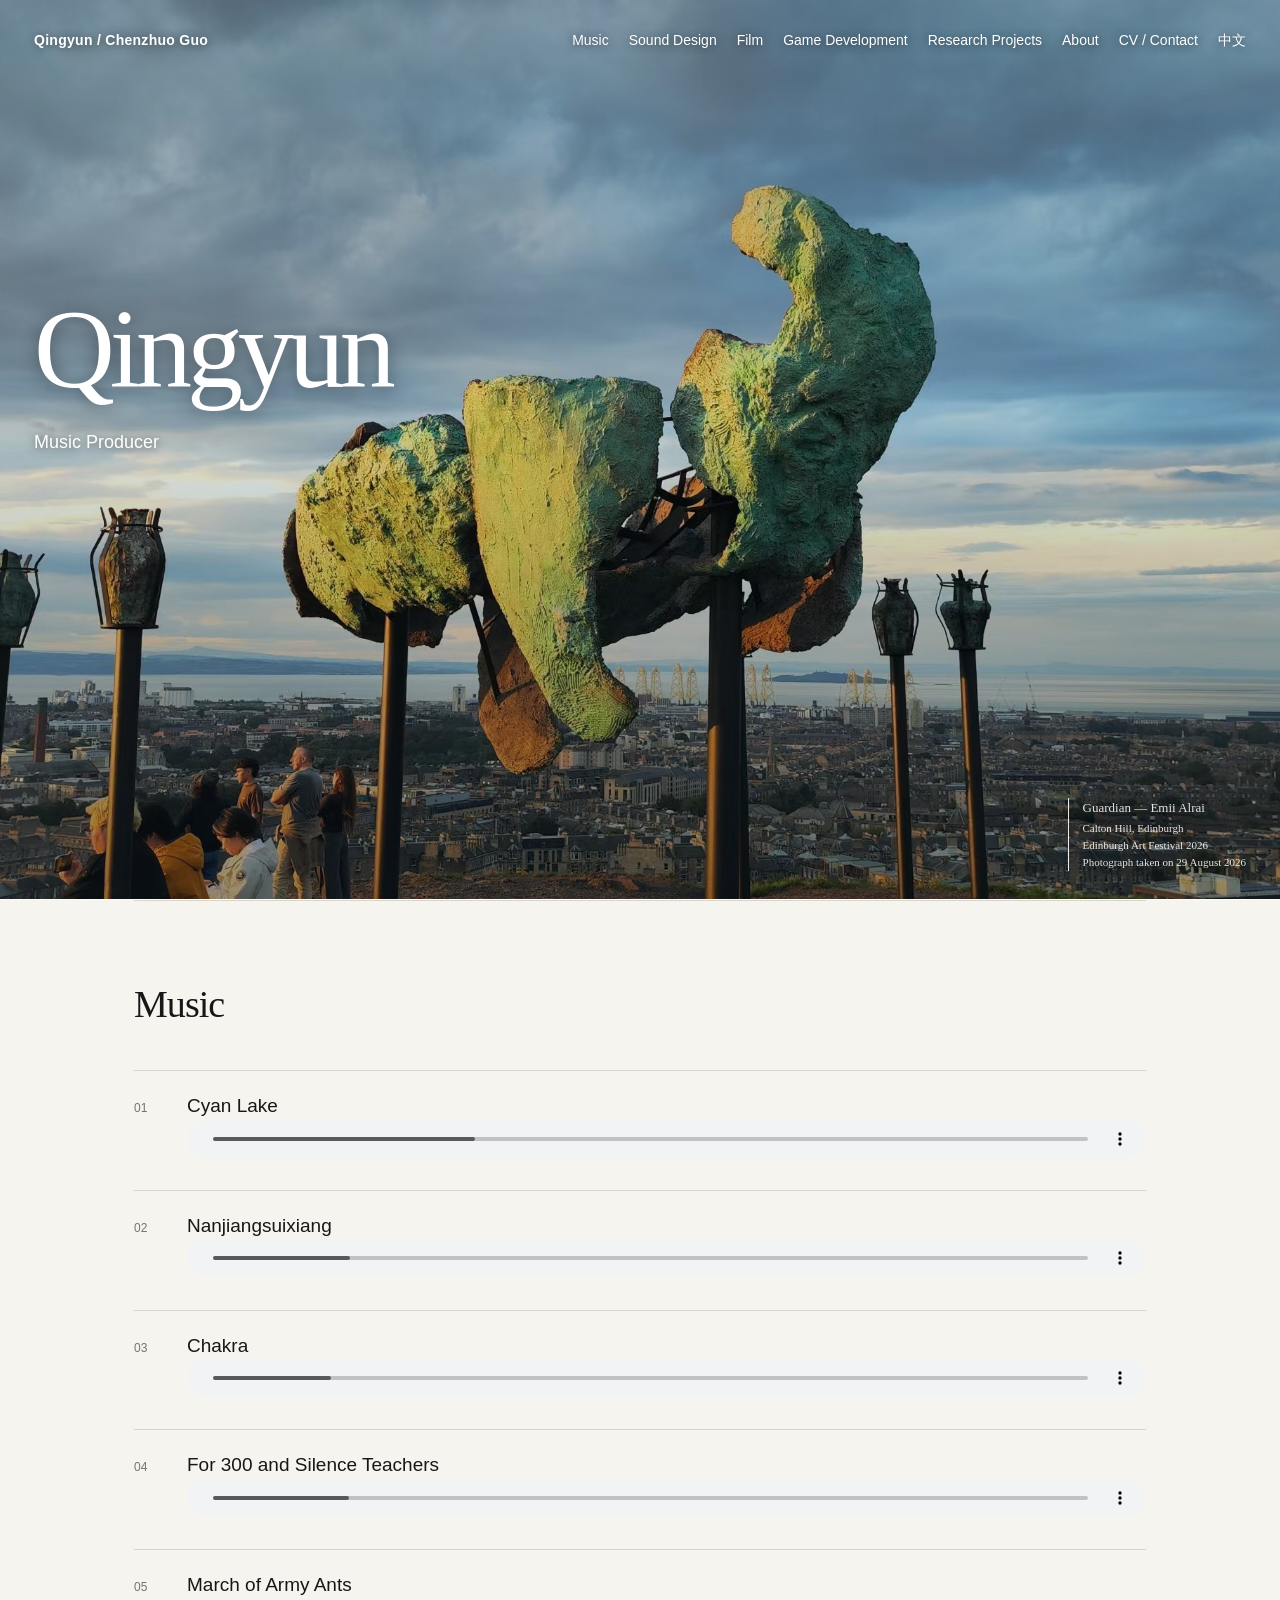
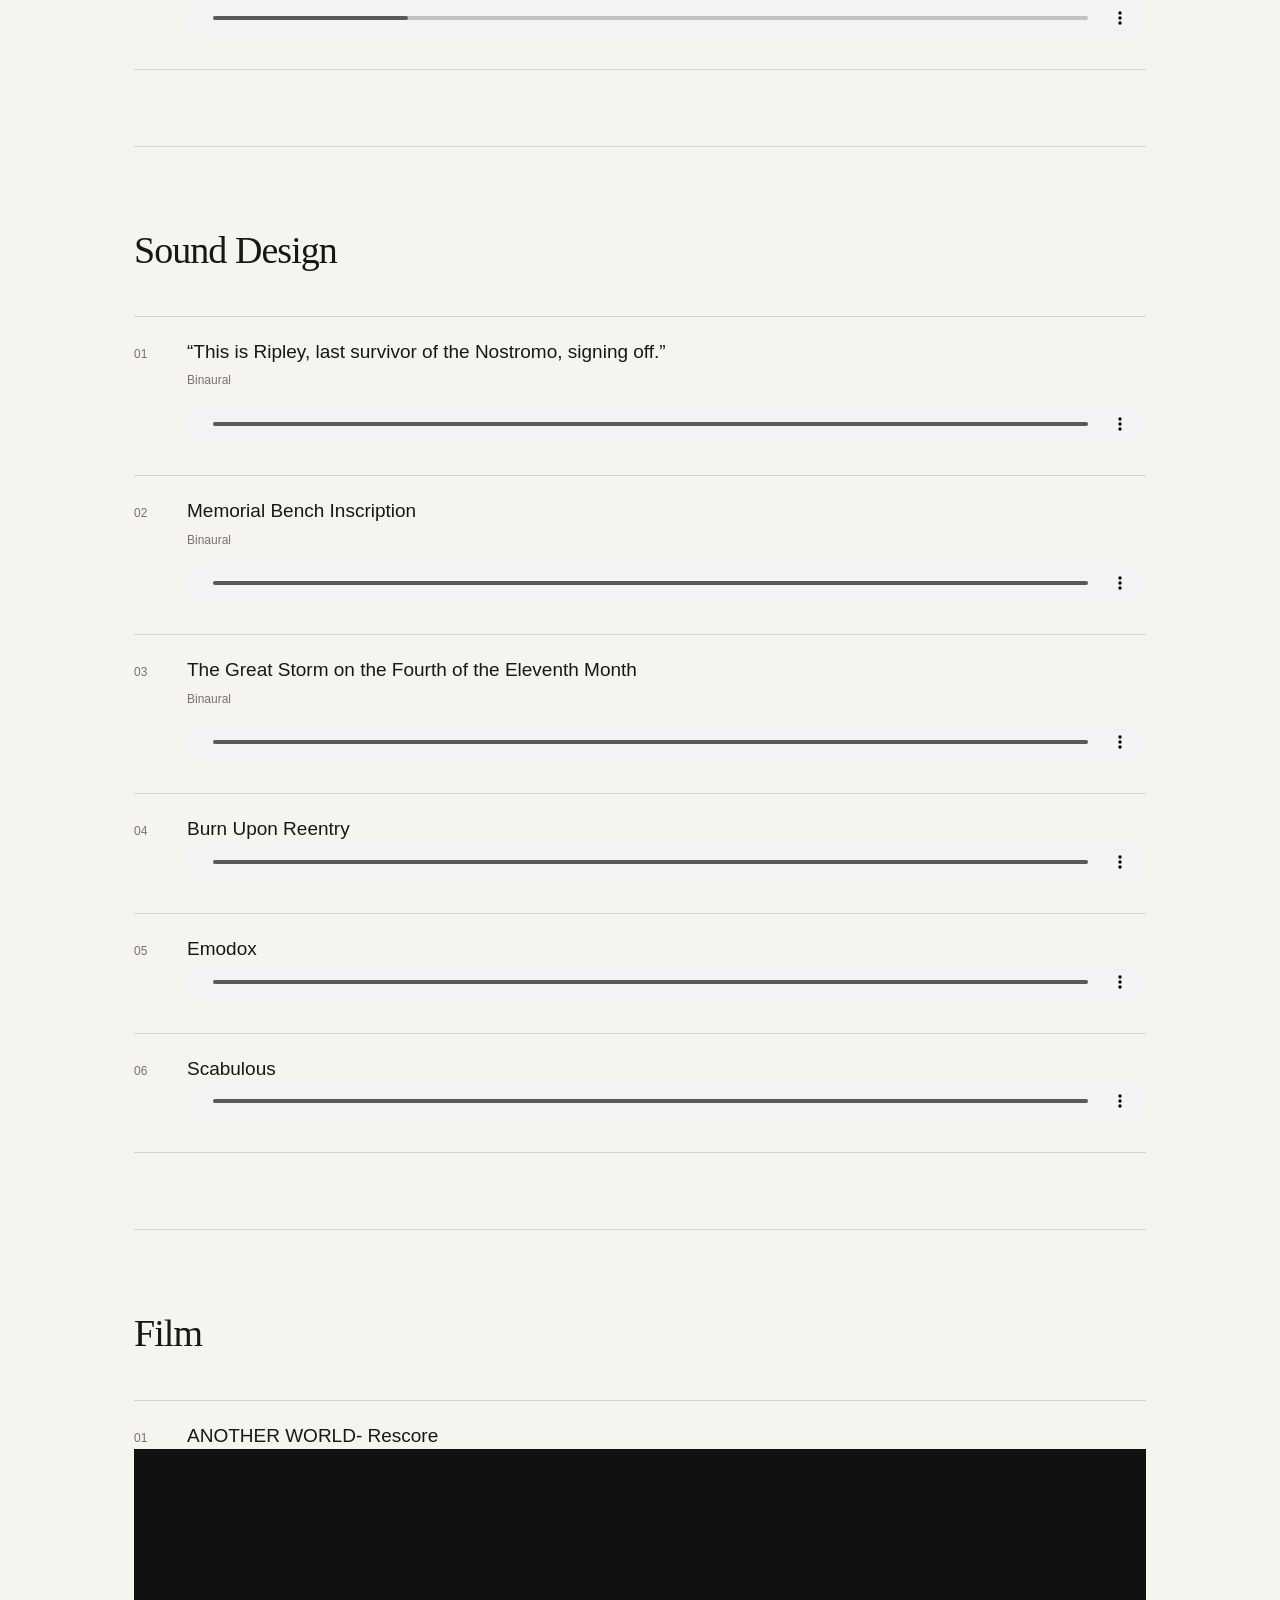
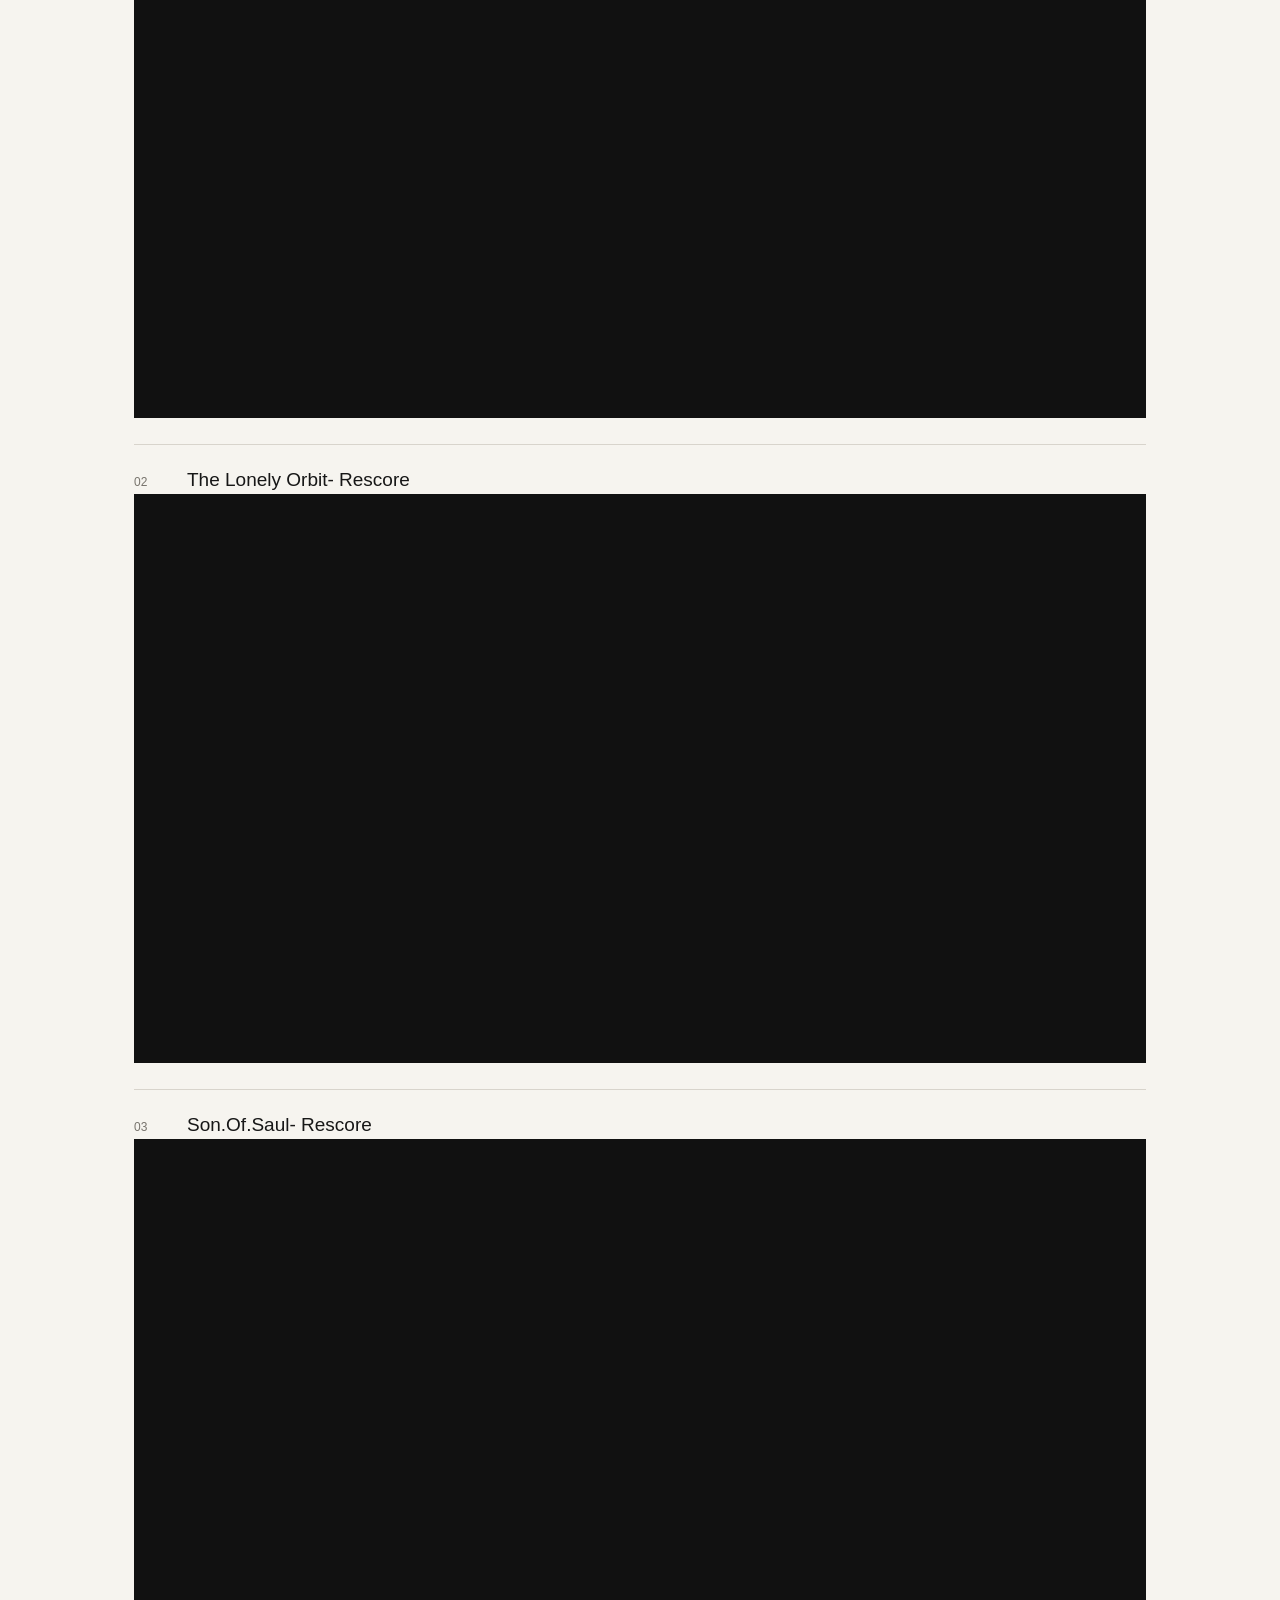
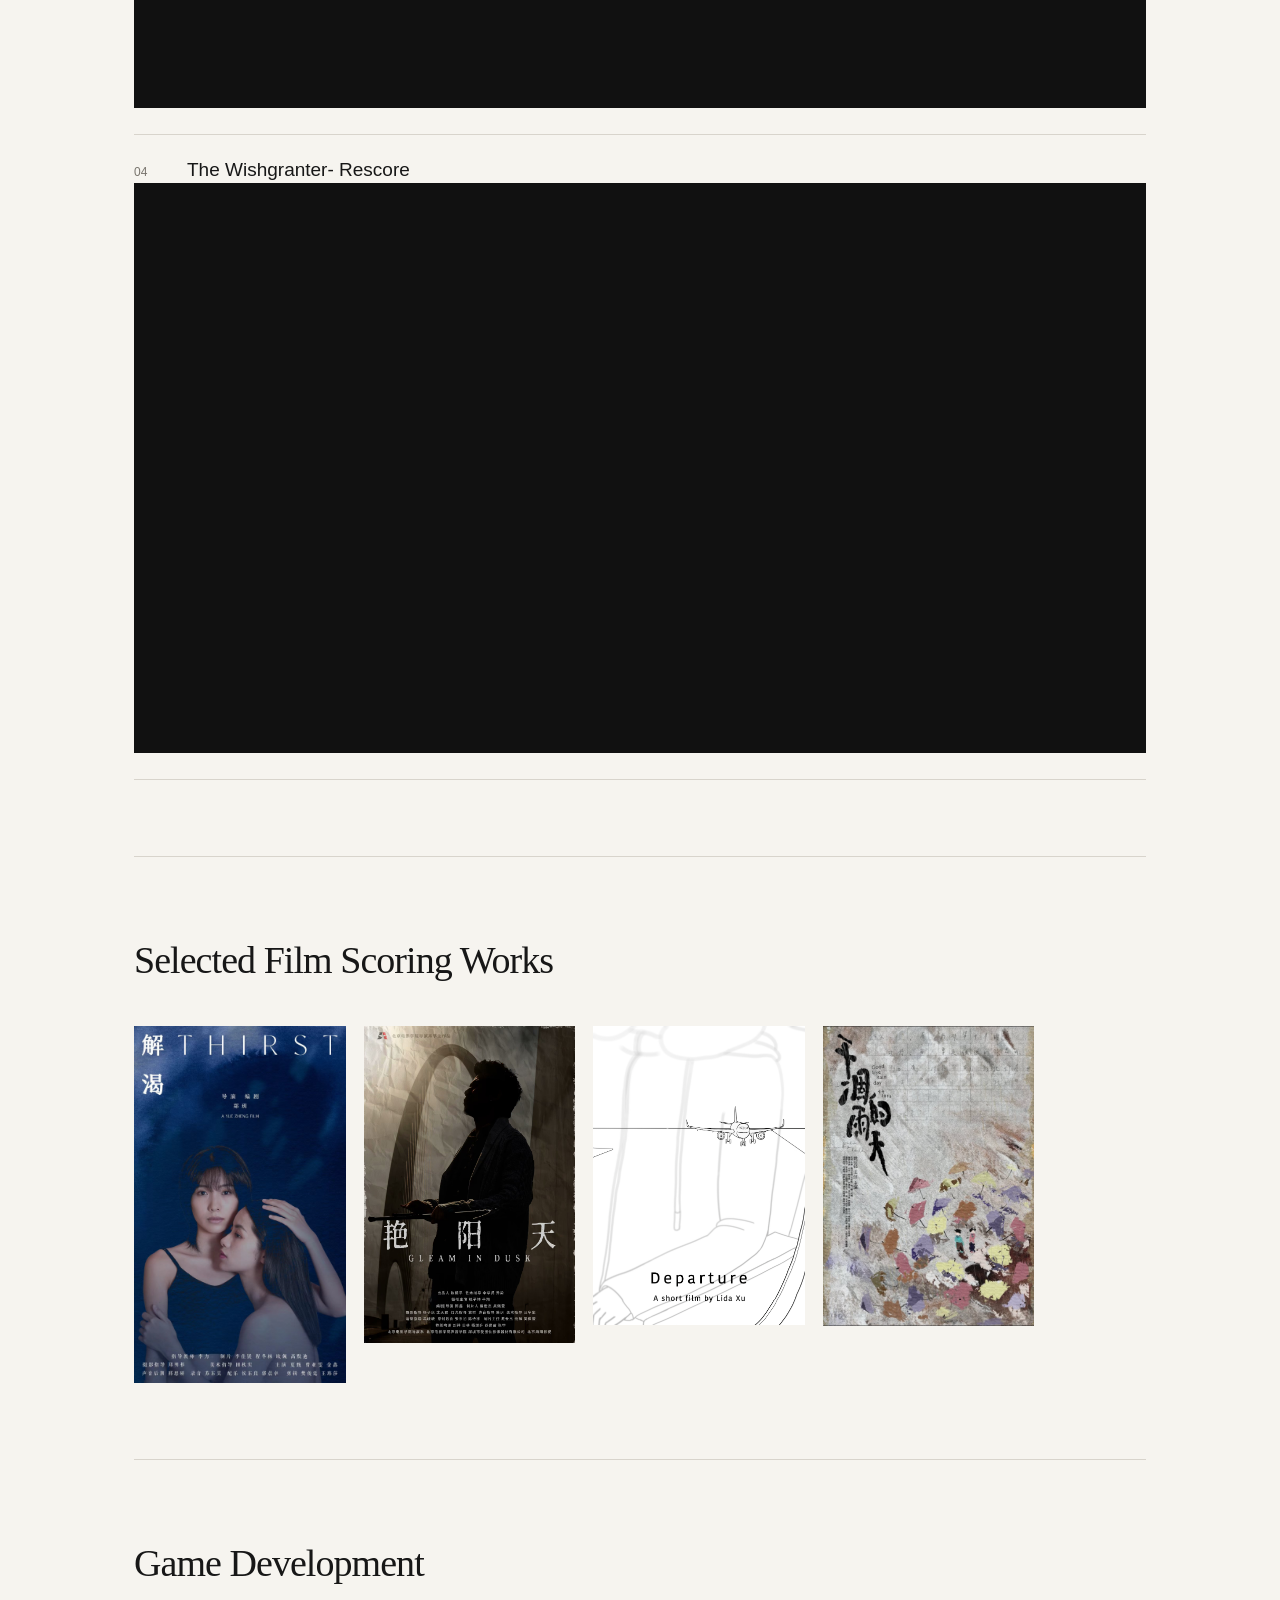
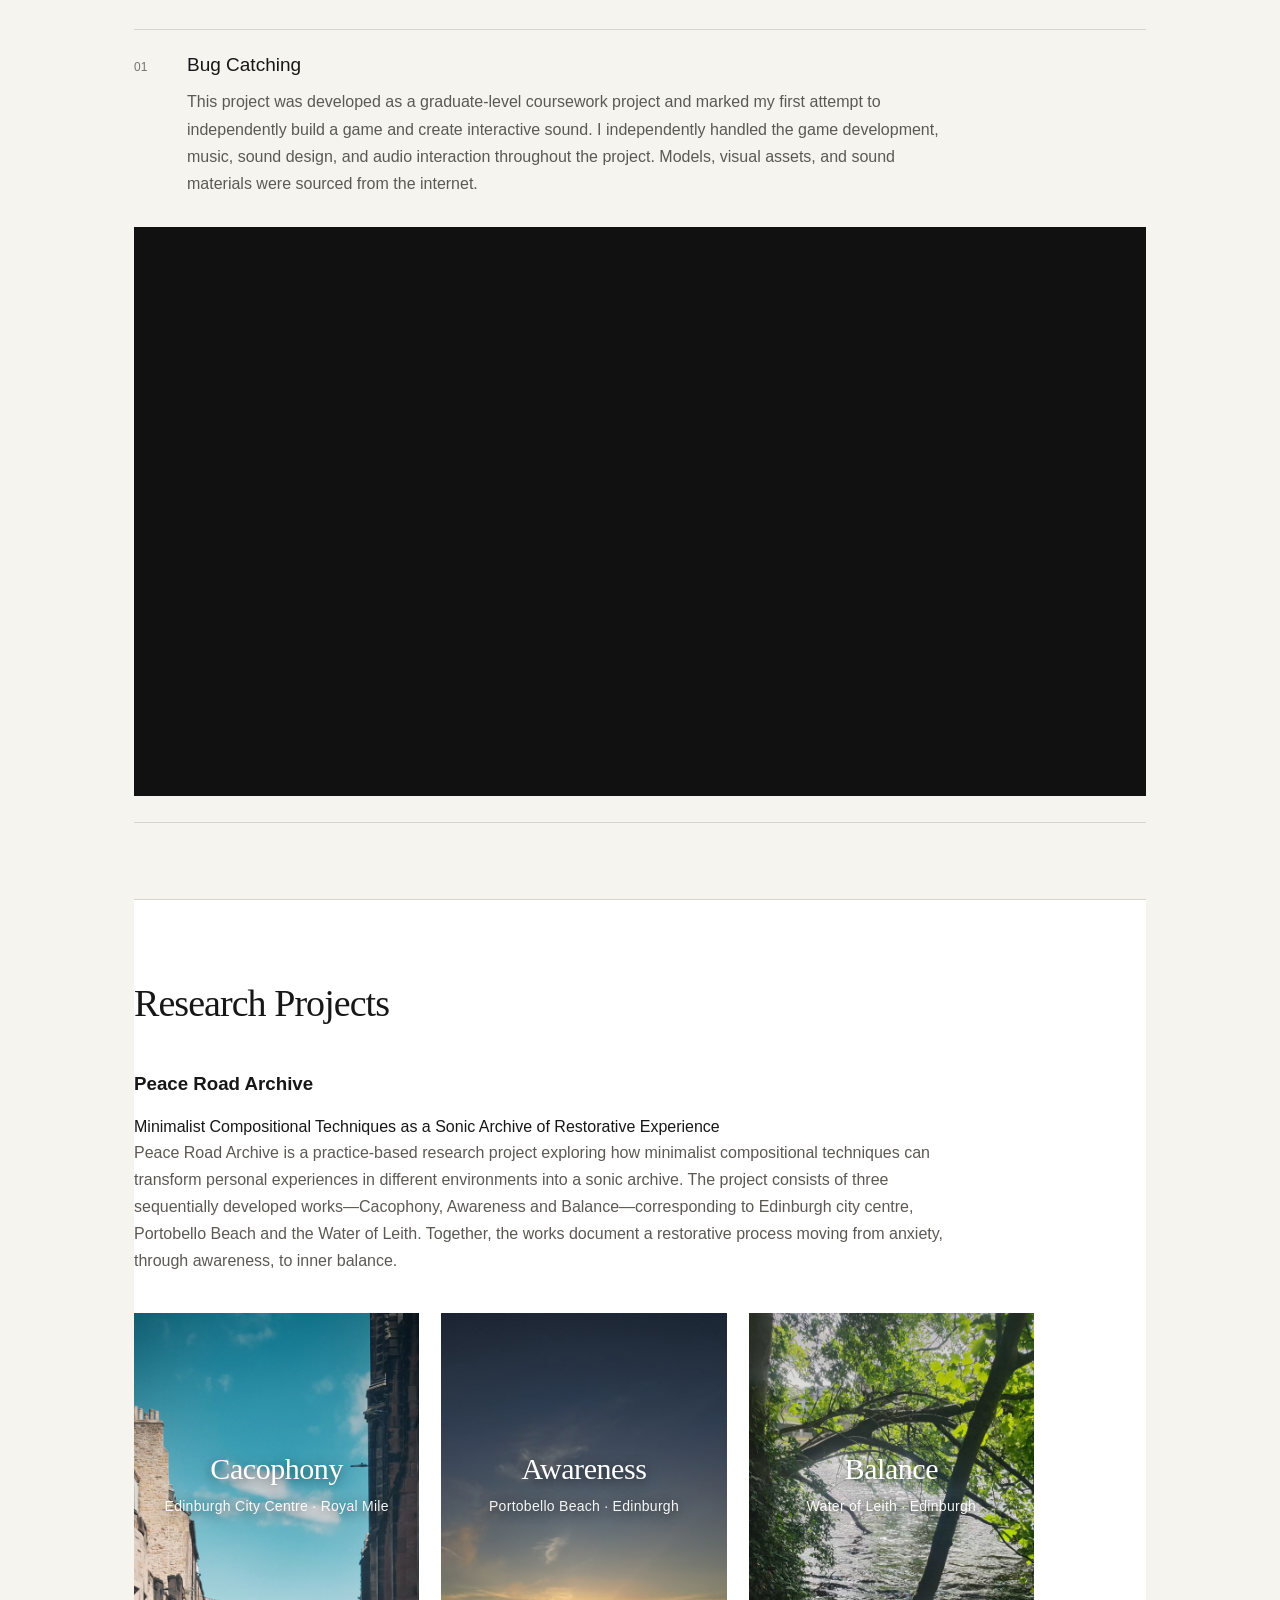
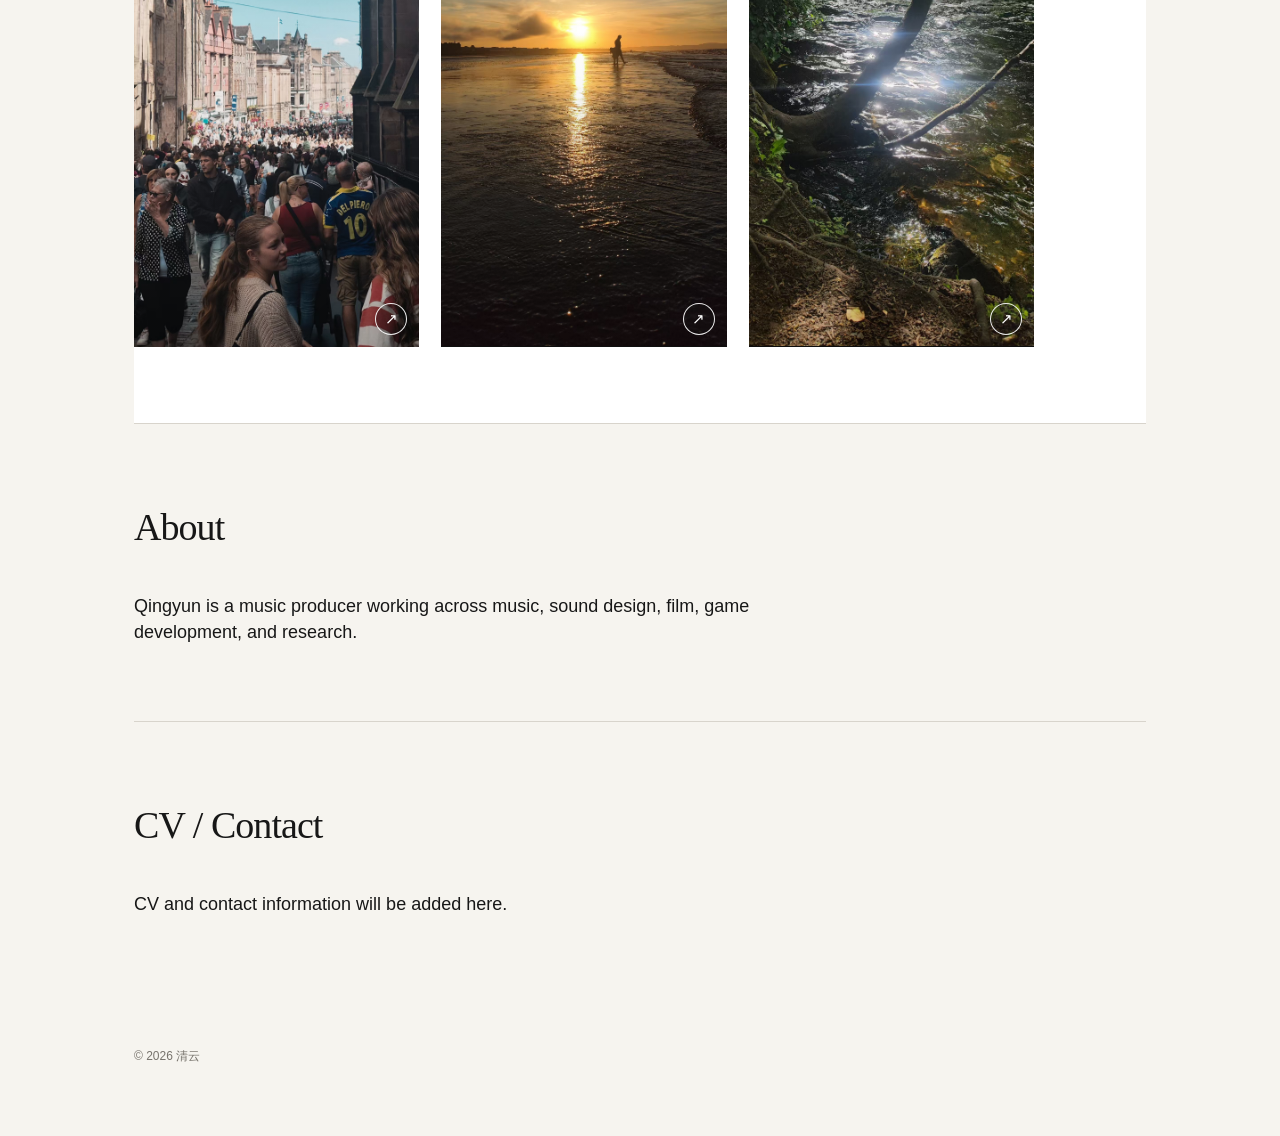
==== commit b3666538: "Refine research cards to match white minimalist overlay design" ====
--- a/index.html
+++ b/index.html
@@ -1,7 +1,7 @@
 <!doctype html>
 <html lang="en">
 <head><meta charset="utf-8"><meta name="viewport" content="width=device-width,initial-scale=1"><title>清 云 — Music Producer</title><style>
-:root{--bg:#f6f4ef;--fg:#171717;--muted:#77736c;--line:#d8d4cc}*{box-sizing:border-box}html{scroll-behavior:smooth}body{margin:0;background:var(--bg);color:var(--fg);font-family:Arial,Helvetica,sans-serif;line-height:1.45}a{color:inherit;text-decoration:none}.wrap{max-width:1080px;margin:auto;padding:0 34px}nav{display:flex;justify-content:space-between;align-items:center;padding:30px 0 20px;font-size:14px;position:absolute;top:0;left:34px;right:34px;z-index:5;color:#fff}.brand{font-weight:600;letter-spacing:.02em;text-shadow:0 1px 8px rgba(0,0,0,.5)}.navlinks{display:flex;gap:20px;color:#fff;flex-wrap:wrap;align-items:center;text-shadow:0 1px 8px rgba(0,0,0,.5)}.lang{border:0;background:none;color:#fff;font:inherit;cursor:pointer;padding:0;text-shadow:0 1px 8px rgba(0,0,0,.5)}.hero{position:relative;width:100vw;margin-left:calc(50% - 50vw);min-height:100vh;padding:160px 34px 110px;display:flex;flex-direction:column;justify-content:center;background-image:url("hero.jpg");background-position:center;background-size:cover;background-repeat:no-repeat;color:#fff;overflow:hidden;border-bottom:1px solid rgba(255,255,255,.65)}.hero:after{content:"";position:absolute;inset:0;background:linear-gradient(180deg,rgba(5,20,30,.32),rgba(8,24,30,.12) 45%,rgba(5,18,24,.42));z-index:0}.hero-copy{position:relative;z-index:1;padding-left:0;transform:translateY(-12vh);text-align:left}.hero h1{font-family:Georgia,"Times New Roman","Songti SC","STSong",serif;font-size:clamp(58px,9vw,112px);line-height:.92;font-weight:400;letter-spacing:-.045em;margin:20px 0 28px;text-shadow:0 2px 18px rgba(0,0,0,.38)}.subtitle{font-family:Arial,Helvetica,sans-serif;font-size:18px;color:#fff;text-shadow:0 1px 10px rgba(0,0,0,.55)}.hero-credit{position:absolute;right:34px;bottom:28px;z-index:2;border-left:1px solid rgba(255,255,255,.9);padding-left:14px;font-family:"Times New Roman",Times,serif;font-size:11px;line-height:1.55;text-align:left;color:rgba(255,255,255,.88);text-shadow:0 1px 8px rgba(0,0,0,.5)}.hero-credit .credit-title{font-size:13px;margin-bottom:2px}section{padding:76px 0;border-top:1px solid var(--line)}.section-head{display:flex;justify-content:space-between;align-items:baseline;margin-bottom:38px}h2{font-family:Georgia,"Times New Roman",serif;font-size:38px;font-weight:400;margin:0;letter-spacing:-.025em}.work{border-top:1px solid var(--line);padding:21px 0 26px}.work:last-child{border-bottom:1px solid var(--line)}.work-top{display:flex;gap:25px;align-items:baseline}.num{font-size:12px;color:var(--muted);width:28px}.title{font-size:19px;flex:1}.meta{font-size:12px;color:var(--muted);margin:7px 0 15px 53px}.game-description{font-size:16px;color:#5c5953;max-width:760px;margin:10px 0 30px 53px;line-height:1.7}audio{width:calc(100% - 53px);margin-left:53px;height:38px}.film-video{width:100%;aspect-ratio:16/9;border:0;display:block;background:#111}.project-grid{display:grid;grid-template-columns:1fr 1fr;gap:1px;background:var(--line)}.film-stills{display:grid;grid-template-columns:repeat(4,minmax(0,1fr));gap:18px;max-width:900px}.film-still{width:100%;height:auto;display:block}.research-stills{display:grid;grid-template-columns:repeat(3,1fr);gap:22px;max-width:900px}.research-card{position:relative;display:block;overflow:hidden}.research-still{width:100%;height:auto;display:block;transition:opacity .25s}.research-card:hover .research-still{opacity:.9}.research-caption{padding:15px 2px 4px;border-top:1px solid var(--line);margin-top:12px}.research-name{font-family:Georgia,"Times New Roman",serif;font-size:24px;line-height:1.15;font-weight:400;letter-spacing:-.015em;margin-bottom:5px}.research-place{font-size:12px;color:var(--muted);letter-spacing:.02em}.research-action{position:absolute;right:12px;top:12px;width:32px;height:32px;border:1px solid rgba(255,255,255,.9);border-radius:50%;display:flex;align-items:center;justify-content:center;background:rgba(23,23,23,.42);color:#fff;font-size:15px;line-height:1}.project{background:var(--bg);padding:30px 26px 34px;min-height:185px}.project h3{font-family:Georgia,"Times New Roman",serif;font-size:25px;font-weight:400;margin:0 0 12px}.project p{color:#5c5953;font-size:14px;max-width:480px}.about{max-width:680px;font-size:18px}footer{padding:55px 0 70px;color:var(--muted);font-size:12px;display:flex;justify-content:space-between}@media(max-width:700px){.wrap{padding:0 20px}nav{left:20px;right:20px;align-items:flex-start}.navlinks{gap:12px}.hero{padding:120px 20px 80px;min-height:100svh}.hero-copy{padding-left:0;transform:translateY(-9vh)}.hero h1{font-size:65px}.hero-credit{right:20px;bottom:20px;padding-left:12px;font-size:10px}.hero-credit .credit-title{font-size:11px}h1{font-size:65px}.section-head{display:block}.project-grid{grid-template-columns:1fr}.film-stills{grid-template-columns:1fr;gap:20px}.research-stills{grid-template-columns:1fr;gap:28px;max-width:none}.research-name{font-size:23px}.research-caption{margin-top:10px}.work-top{align-items:flex-start}.title{font-size:17px}.meta{margin-left:0;padding-left:53px}.game-description{margin-left:0;padding-left:53px}audio{width:100%;margin-left:0}}
+:root{--bg:#f6f4ef;--fg:#171717;--muted:#77736c;--line:#d8d4cc}*{box-sizing:border-box}html{scroll-behavior:smooth}body{margin:0;background:var(--bg);color:var(--fg);font-family:Arial,Helvetica,sans-serif;line-height:1.45}a{color:inherit;text-decoration:none}.wrap{max-width:1080px;margin:auto;padding:0 34px}nav{display:flex;justify-content:space-between;align-items:center;padding:30px 0 20px;font-size:14px;position:absolute;top:0;left:34px;right:34px;z-index:5;color:#fff}.brand{font-weight:600;letter-spacing:.02em;text-shadow:0 1px 8px rgba(0,0,0,.5)}.navlinks{display:flex;gap:20px;color:#fff;flex-wrap:wrap;align-items:center;text-shadow:0 1px 8px rgba(0,0,0,.5)}.lang{border:0;background:none;color:#fff;font:inherit;cursor:pointer;padding:0;text-shadow:0 1px 8px rgba(0,0,0,.5)}.hero{position:relative;width:100vw;margin-left:calc(50% - 50vw);min-height:100vh;padding:160px 34px 110px;display:flex;flex-direction:column;justify-content:center;background-image:url("hero.jpg");background-position:center;background-size:cover;background-repeat:no-repeat;color:#fff;overflow:hidden;border-bottom:1px solid rgba(255,255,255,.65)}.hero:after{content:"";position:absolute;inset:0;background:linear-gradient(180deg,rgba(5,20,30,.32),rgba(8,24,30,.12) 45%,rgba(5,18,24,.42));z-index:0}.hero-copy{position:relative;z-index:1;padding-left:0;transform:translateY(-12vh);text-align:left}.hero h1{font-family:Georgia,"Times New Roman","Songti SC","STSong",serif;font-size:clamp(58px,9vw,112px);line-height:.92;font-weight:400;letter-spacing:-.045em;margin:20px 0 28px;text-shadow:0 2px 18px rgba(0,0,0,.38)}.subtitle{font-family:Arial,Helvetica,sans-serif;font-size:18px;color:#fff;text-shadow:0 1px 10px rgba(0,0,0,.55)}.hero-credit{position:absolute;right:34px;bottom:28px;z-index:2;border-left:1px solid rgba(255,255,255,.9);padding-left:14px;font-family:"Times New Roman",Times,serif;font-size:11px;line-height:1.55;text-align:left;color:rgba(255,255,255,.88);text-shadow:0 1px 8px rgba(0,0,0,.5)}.hero-credit .credit-title{font-size:13px;margin-bottom:2px}section{padding:76px 0;border-top:1px solid var(--line)}.section-head{display:flex;justify-content:space-between;align-items:baseline;margin-bottom:38px}h2{font-family:Georgia,"Times New Roman",serif;font-size:38px;font-weight:400;margin:0;letter-spacing:-.025em}.work{border-top:1px solid var(--line);padding:21px 0 26px}.work:last-child{border-bottom:1px solid var(--line)}.work-top{display:flex;gap:25px;align-items:baseline}.num{font-size:12px;color:var(--muted);width:28px}.title{font-size:19px;flex:1}.meta{font-size:12px;color:var(--muted);margin:7px 0 15px 53px}.game-description{font-size:16px;color:#5c5953;max-width:760px;margin:10px 0 30px 53px;line-height:1.7}audio{width:calc(100% - 53px);margin-left:53px;height:38px}.film-video{width:100%;aspect-ratio:16/9;border:0;display:block;background:#111}.project-grid{display:grid;grid-template-columns:1fr 1fr;gap:1px;background:var(--line)}.film-stills{display:grid;grid-template-columns:repeat(4,minmax(0,1fr));gap:18px;max-width:900px}.film-still{width:100%;height:auto;display:block}.research-section{background:#fff}.research-stills{display:grid;grid-template-columns:repeat(3,1fr);gap:22px;max-width:900px}.research-card{position:relative;display:block;overflow:hidden;background:#111}.research-still{width:100%;height:auto;display:block;transition:opacity .25s}.research-card:hover .research-still{opacity:.9}.research-caption{position:absolute;left:0;right:0;top:22%;padding:0 18px;text-align:center;color:#fff;text-shadow:0 2px 12px rgba(0,0,0,.55);z-index:2}.research-name{font-family:Georgia,"Times New Roman",serif;font-size:30px;line-height:1.15;font-weight:400;letter-spacing:-.015em;margin-bottom:9px}.research-place{font-size:14px;color:rgba(255,255,255,.95);letter-spacing:.02em}.research-card:after{content:"";position:absolute;inset:0;background:linear-gradient(180deg,rgba(0,0,0,.18),rgba(0,0,0,0) 48%,rgba(0,0,0,.12));pointer-events:none}.research-action{position:absolute;right:12px;bottom:12px;width:32px;height:32px;border:1px solid rgba(255,255,255,.9);border-radius:50%;display:flex;align-items:center;justify-content:center;background:rgba(23,23,23,.28);color:#fff;font-size:15px;line-height:1;z-index:3}.project{background:var(--bg);padding:30px 26px 34px;min-height:185px}.project h3{font-family:Georgia,"Times New Roman",serif;font-size:25px;font-weight:400;margin:0 0 12px}.project p{color:#5c5953;font-size:14px;max-width:480px}.about{max-width:680px;font-size:18px}footer{padding:55px 0 70px;color:var(--muted);font-size:12px;display:flex;justify-content:space-between}@media(max-width:700px){.wrap{padding:0 20px}nav{left:20px;right:20px;align-items:flex-start}.navlinks{gap:12px}.hero{padding:120px 20px 80px;min-height:100svh}.hero-copy{padding-left:0;transform:translateY(-9vh)}.hero h1{font-size:65px}.hero-credit{right:20px;bottom:20px;padding-left:12px;font-size:10px}.hero-credit .credit-title{font-size:11px}h1{font-size:65px}.section-head{display:block}.project-grid{grid-template-columns:1fr}.film-stills{grid-template-columns:1fr;gap:20px}.research-stills{grid-template-columns:1fr;gap:28px;max-width:none}.research-caption{top:20%;padding:0 16px}.research-name{font-size:27px}.research-place{font-size:13px}.work-top{align-items:flex-start}.title{font-size:17px}.meta{margin-left:0;padding-left:53px}.game-description{margin-left:0;padding-left:53px}audio{width:100%;margin-left:0}}
 </style></head><body><div class="wrap">
 <nav><a class="brand" href="#" data-en="Qingyun / Chenzhuo Guo" data-zh="清 云 / 郭晨卓">Qingyun / Chenzhuo Guo</a><div class="navlinks"><a href="#music" data-en="Music" data-zh="音乐">Music</a><a href="#sound-design" data-en="Sound Design" data-zh="声音设计">Sound Design</a><a href="#soundtrack" data-en="Film" data-zh="电影配乐">Film</a><a href="#game" data-en="Game Development" data-zh="游戏开发">Game Development</a><a href="#research" data-en="Research Projects" data-zh="研究项目">Research Projects</a><a href="#about" data-en="About" data-zh="关于">About</a><a href="#contact" data-en="CV / Contact" data-zh="简历 / 联系">CV / Contact</a><button class="lang" id="langBtn" type="button">中文</button></div></nav>
 <header class="hero"><div class="hero-copy"><h1 data-en="Qingyun" data-zh="清 云">Qingyun</h1><div class="subtitle" data-en="Music Producer" data-zh="音乐制作人">Music Producer</div></div><div class="hero-credit"><div class="credit-title" data-en="Guardian — Emii Alrai" data-zh="《Guardian》— Emii Alrai">Guardian — Emii Alrai</div><div data-en="Calton Hill, Edinburgh" data-zh="爱丁堡 · 卡尔顿山">Calton Hill, Edinburgh</div><div data-en="Edinburgh Art Festival 2026" data-zh="Edinburgh Art Festival 2026">Edinburgh Art Festival 2026</div><div data-en="Photograph taken on 29 August 2026" data-zh="摄于 2026 年 8 月 29 日">Photograph taken on 29 August 2026</div></div></header>
@@ -29,7 +29,7 @@
 <div class="work"><div class="work-top"><div class="num">01</div><div class="title" data-en="Bug Catching" data-zh="抓虫子">Bug Catching</div></div>
 <p class="game-description" data-en="This project was developed as a graduate-level coursework project and marked my first attempt to independently build a game and create interactive sound. I independently handled the game development, music, sound design, and audio interaction throughout the project. Models, visual assets, and sound materials were sourced from the internet." data-zh="本项目为研究生阶段的课程作业，也是我第一次独立尝试搭建游戏并进行声音交互设计。我独立完成了游戏开发、音乐、音效以及声音交互等方面的制作。项目中的模型、视觉素材及部分声音素材来源于互联网。（佩戴耳机获得更加听感）">This project was developed as a graduate-level coursework project and marked my first attempt to independently build a game and create interactive sound. I independently handled the game development, music, sound design, and audio interaction throughout the project. Models, visual assets, and sound materials were sourced from the internet.(Wear headphones for a better listening experience)</p>
 <iframe class="film-video" src="https://player.xinpianchang.com/?aid=13820810&amp;mid=Mk6B4xBlGmV79LAP" allowfullscreen allow="fullscreen" frameborder="0" title="Bug Catching"></iframe></div></section>
-<section id="research"><div class="section-head"><h2 data-en="Research Projects" data-zh="研究项目">Research Projects</h2></div><div style="max-width:820px;margin-bottom:38px"><h3 style="font-family:Georgia,"Times New Roman",serif;font-size:30px;font-weight:400;margin:0 0 8px">Peace Road Archive</h3><div style="font-family:Georgia,"Times New Roman",serif;font-size:15px;font-style:italic;color:#5c5953;margin-bottom:20px">Minimalist Compositional Techniques as a Sonic Archive of Restorative Experience</div><p style="font-size:16px;color:#5c5953;line-height:1.7;margin:0" data-en="Peace Road Archive is a practice-based research project exploring how minimalist compositional techniques can transform personal experiences in different environments into a sonic archive. The project consists of three sequentially developed works—Cacophony, Awareness and Balance—corresponding to Edinburgh city centre, Portobello Beach and the Water of Leith. Together, the works document a restorative process moving from anxiety, through awareness, to inner balance." data-zh="《Peace Road Archive》是一项实践型研究项目，探索如何通过极简主义作曲技法，将个人在不同环境中的体验转化为声音档案。项目由三部依次发展的作品 Cacophony、Awareness 与 Balance 构成，分别对应爱丁堡市中心、Portobello Beach 与 Water of Leith。三部作品共同记录了一个从焦虑、经过觉察，到内在平衡的恢复过程。">Peace Road Archive is a practice-based research project exploring how minimalist compositional techniques can transform personal experiences in different environments into a sonic archive. The project consists of three sequentially developed works—Cacophony, Awareness and Balance—corresponding to Edinburgh city centre, Portobello Beach and the Water of Leith. Together, the works document a restorative process moving from anxiety, through awareness, to inner balance.</p></div><div class="research-stills"><a class="research-card" href="research/cacophony.html" aria-label="Cacophony"><img class="research-still" src="picture/Cacophony.jpg?v=20260918" alt="Cacophony"><div class="research-caption"><div class="research-name" data-en="Cacophony" data-zh="Cacophony">Cacophony</div><div class="research-place" data-en="Edinburgh City Centre · Royal Mile" data-zh="爱丁堡市中心 · 皇家一英里">Edinburgh City Centre · Royal Mile</div></div><span class="research-action" aria-hidden="true">↗</span></a><a class="research-card" href="research/awareness.html" aria-label="Awareness"><img class="research-still" src="picture/Awareness.jpg?v=20260918" alt="Awareness"><div class="research-caption"><div class="research-name" data-en="Awareness" data-zh="Awareness">Awareness</div><div class="research-place" data-en="Portobello Beach · Edinburgh" data-zh="Portobello 海滩 · 爱丁堡">Portobello Beach · Edinburgh</div></div><span class="research-action" aria-hidden="true">↗</span></a><a class="research-card" href="research/balance.html" aria-label="Balance"><img class="research-still" src="picture/Balance.jpg?v=20260918" alt="Balance"><div class="research-caption"><div class="research-name" data-en="Balance" data-zh="Balance">Balance</div><div class="research-place" data-en="Water of Leith · Edinburgh" data-zh="Water of Leith · 爱丁堡">Water of Leith · Edinburgh</div></div><span class="research-action" aria-hidden="true">↗</span></a></div></section>
+<section id="research" class="research-section"><div class="section-head"><h2 data-en="Research Projects" data-zh="研究项目">Research Projects</h2></div><div style="max-width:820px;margin-bottom:38px"><h3 style="font-family:Georgia,"Times New Roman",serif;font-size:30px;font-weight:400;margin:0 0 8px">Peace Road Archive</h3><div style="font-family:Georgia,"Times New Roman",serif;font-size:15px;font-style:italic;color:#5c5953;margin-bottom:20px">Minimalist Compositional Techniques as a Sonic Archive of Restorative Experience</div><p style="font-size:16px;color:#5c5953;line-height:1.7;margin:0" data-en="Peace Road Archive is a practice-based research project exploring how minimalist compositional techniques can transform personal experiences in different environments into a sonic archive. The project consists of three sequentially developed works—Cacophony, Awareness and Balance—corresponding to Edinburgh city centre, Portobello Beach and the Water of Leith. Together, the works document a restorative process moving from anxiety, through awareness, to inner balance." data-zh="《Peace Road Archive》是一项实践型研究项目，探索如何通过极简主义作曲技法，将个人在不同环境中的体验转化为声音档案。项目由三部依次发展的作品 Cacophony、Awareness 与 Balance 构成，分别对应爱丁堡市中心、Portobello Beach 与 Water of Leith。三部作品共同记录了一个从焦虑、经过觉察，到内在平衡的恢复过程。">Peace Road Archive is a practice-based research project exploring how minimalist compositional techniques can transform personal experiences in different environments into a sonic archive. The project consists of three sequentially developed works—Cacophony, Awareness and Balance—corresponding to Edinburgh city centre, Portobello Beach and the Water of Leith. Together, the works document a restorative process moving from anxiety, through awareness, to inner balance.</p></div><div class="research-stills"><a class="research-card" href="research/cacophony.html" aria-label="Cacophony"><img class="research-still" src="picture/Cacophony.jpg?v=20260918" alt="Cacophony"><div class="research-caption"><div class="research-name" data-en="Cacophony" data-zh="Cacophony">Cacophony</div><div class="research-place" data-en="Edinburgh City Centre · Royal Mile" data-zh="爱丁堡市中心 · 皇家一英里">Edinburgh City Centre · Royal Mile</div></div><span class="research-action" aria-hidden="true">↗</span></a><a class="research-card" href="research/awareness.html" aria-label="Awareness"><img class="research-still" src="picture/Awareness.jpg?v=20260918" alt="Awareness"><div class="research-caption"><div class="research-name" data-en="Awareness" data-zh="Awareness">Awareness</div><div class="research-place" data-en="Portobello Beach · Edinburgh" data-zh="Portobello 海滩 · 爱丁堡">Portobello Beach · Edinburgh</div></div><span class="research-action" aria-hidden="true">↗</span></a><a class="research-card" href="research/balance.html" aria-label="Balance"><img class="research-still" src="picture/Balance.jpg?v=20260918" alt="Balance"><div class="research-caption"><div class="research-name" data-en="Balance" data-zh="Balance">Balance</div><div class="research-place" data-en="Water of Leith · Edinburgh" data-zh="Water of Leith · 爱丁堡">Water of Leith · Edinburgh</div></div><span class="research-action" aria-hidden="true">↗</span></a></div></section>
 </main><section id="about"><div class="section-head"><h2 data-en="About" data-zh="关于">About</h2></div><div class="about" data-en="Qingyun is a music producer working across music, sound design, film, game development, and research." data-zh="清云从事音乐制作，涉及音乐、声音设计、电影配乐、游戏开发与研究。">Qingyun is a music producer working across music, sound design, film, game development, and research.</div></section>
 <section id="contact"><div class="section-head"><h2 data-en="CV / Contact" data-zh="简历 / 联系">CV / Contact</h2></div><div class="about" data-en="CV and contact information will be added here." data-zh="简历与联系方式将在这里添加。">CV and contact information will be added here.</div></section>
 <footer><span>© 2026 清云</span></footer></div>
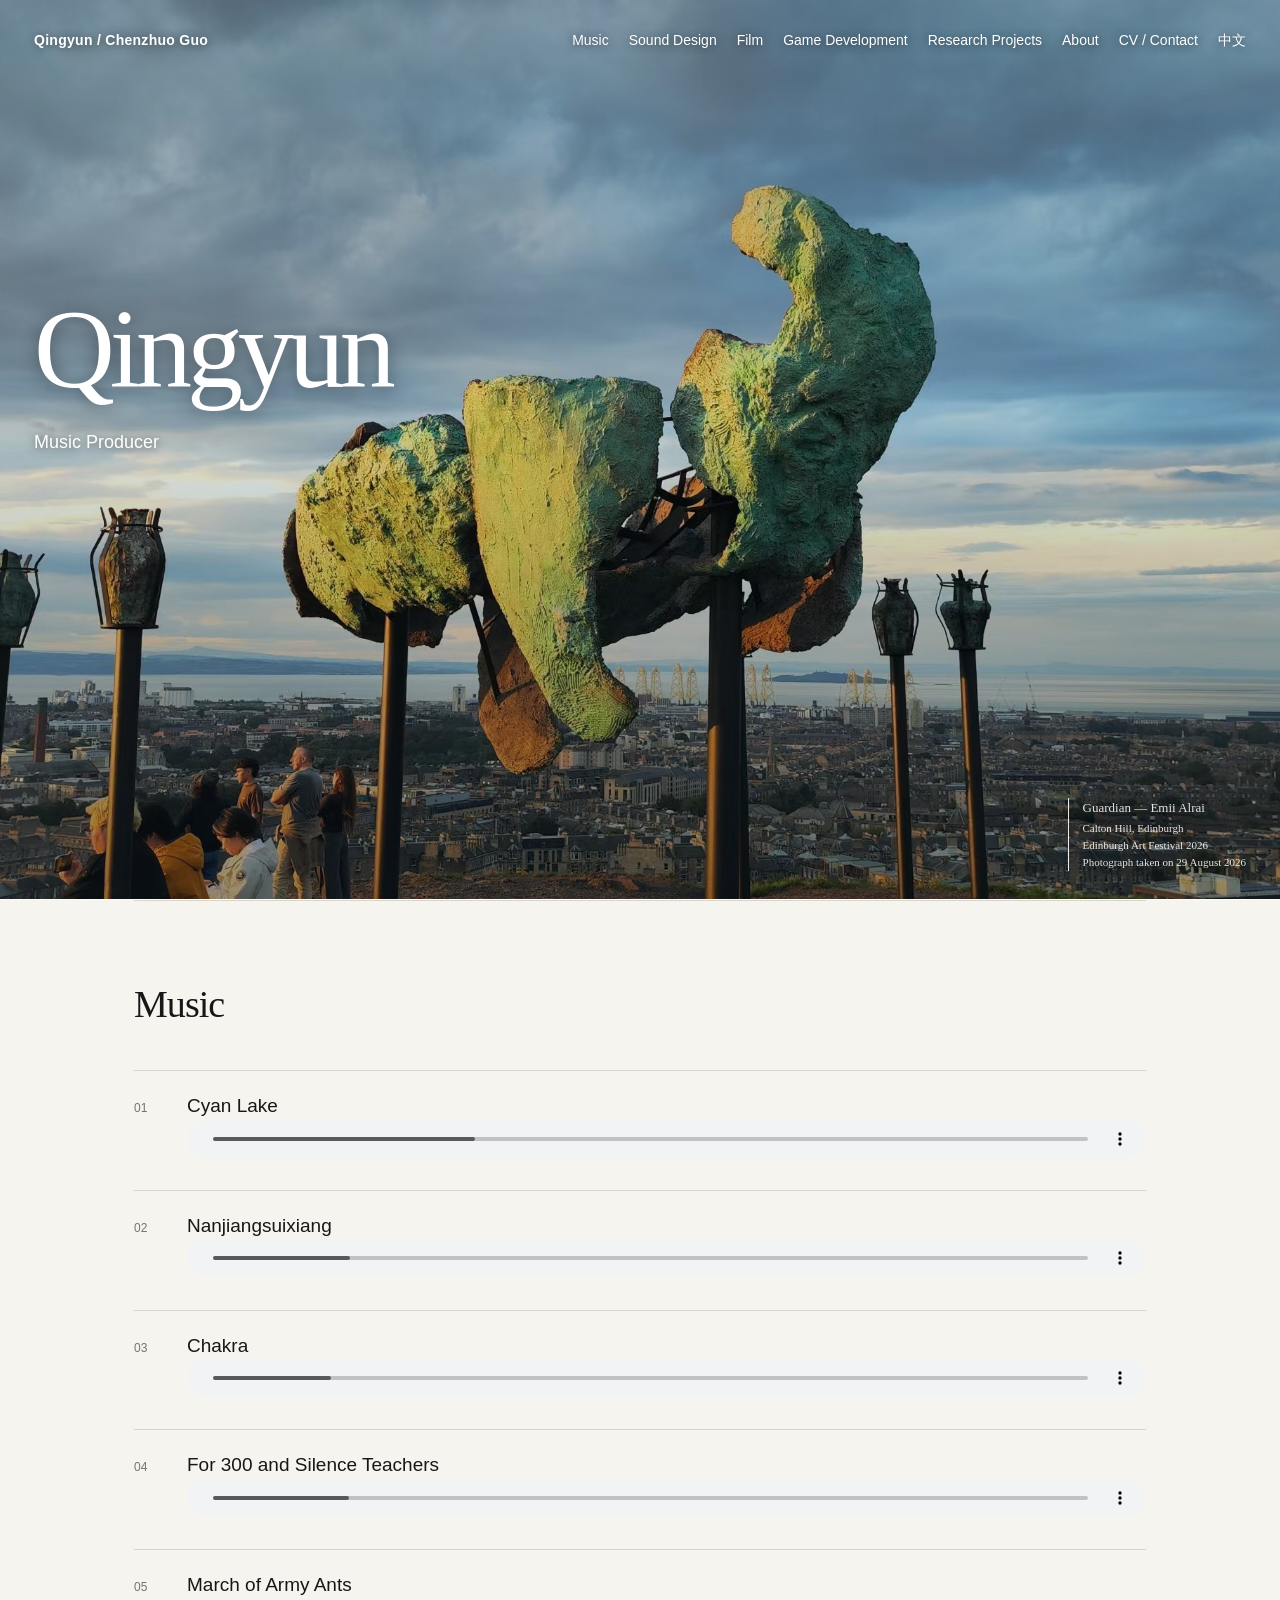
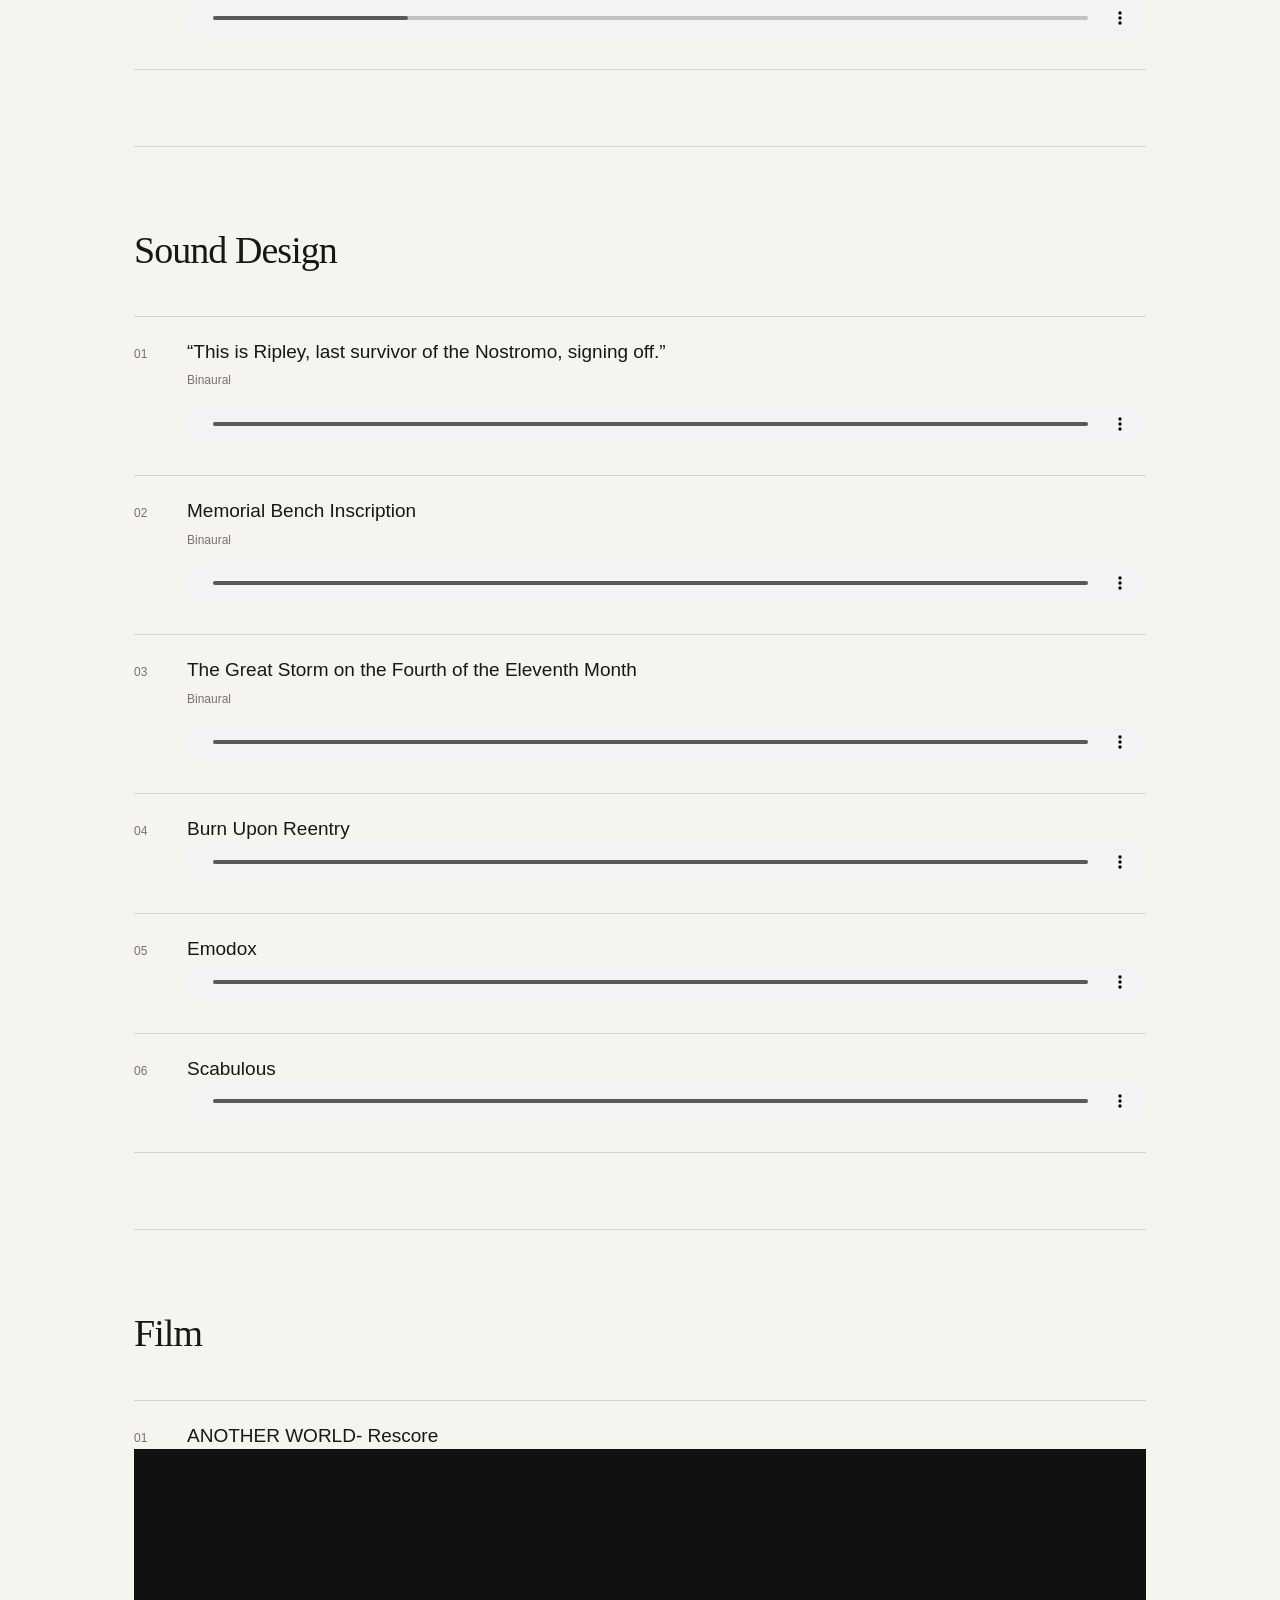
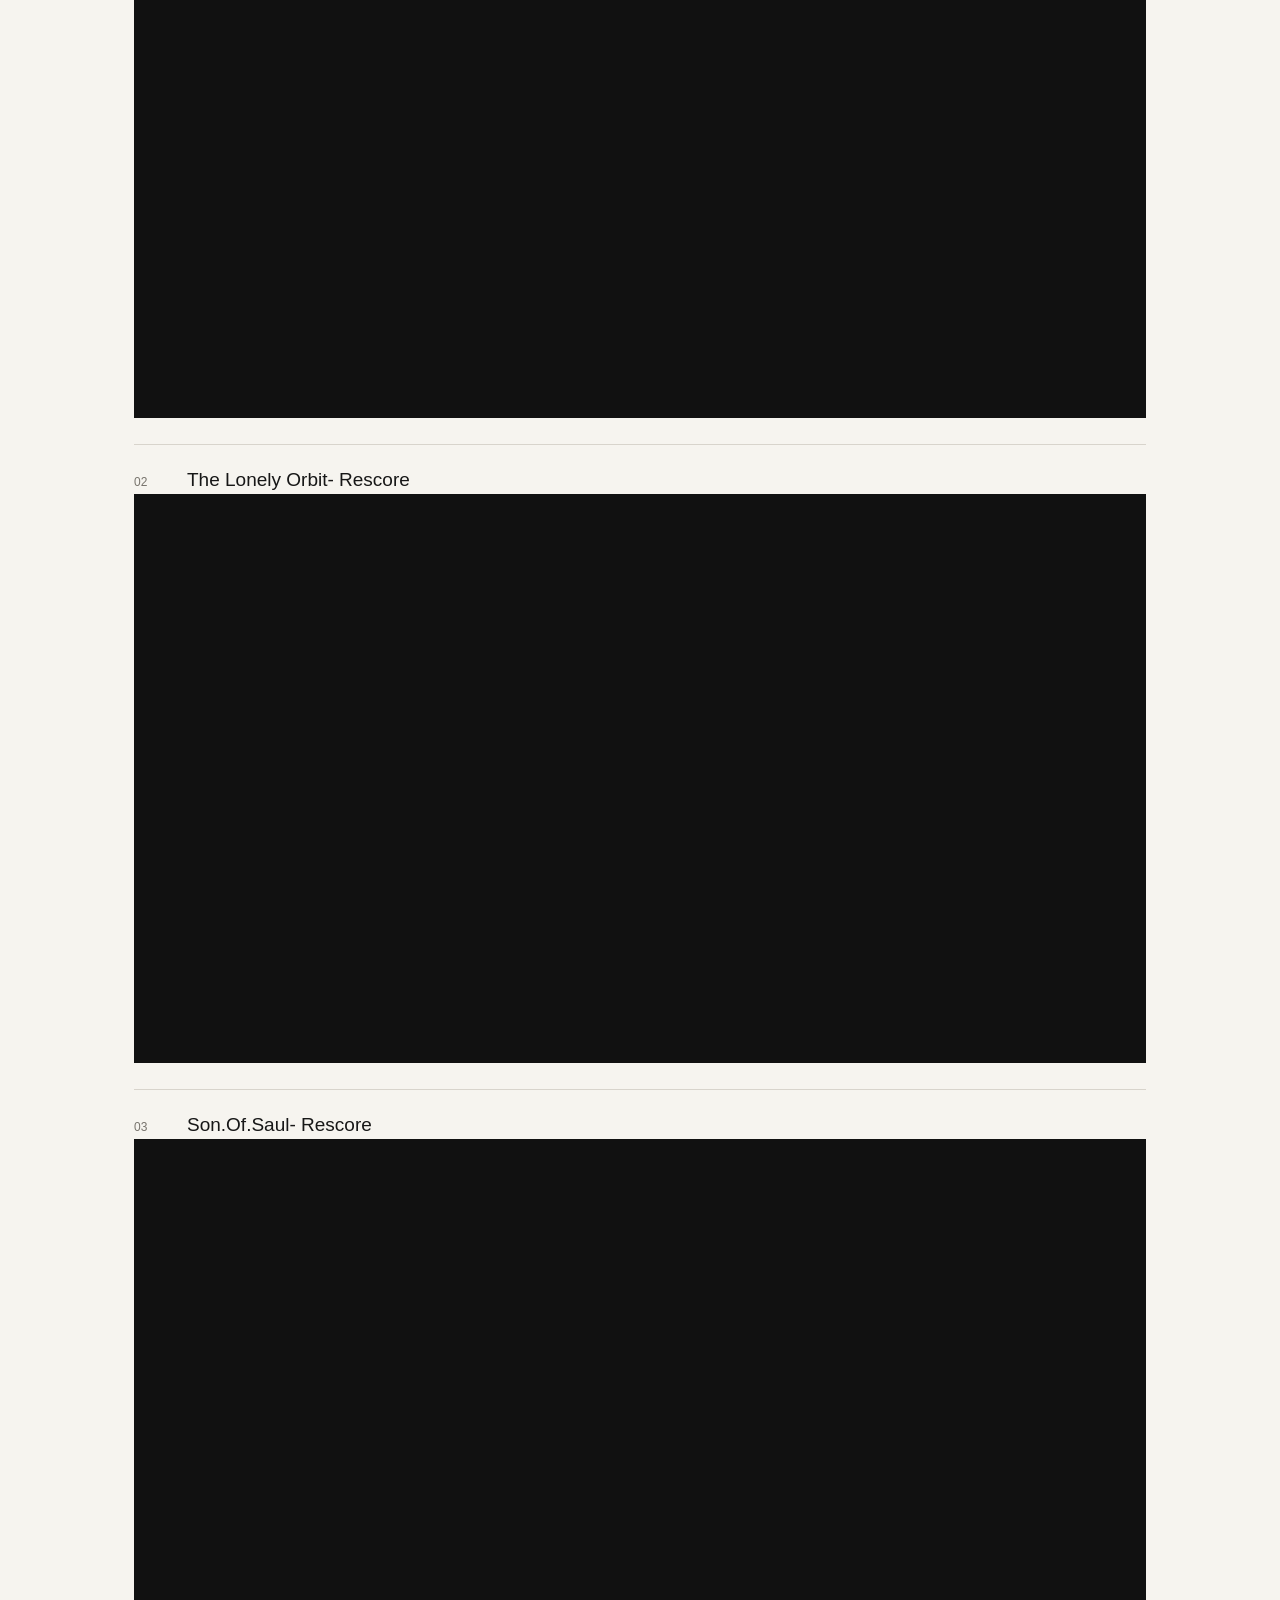
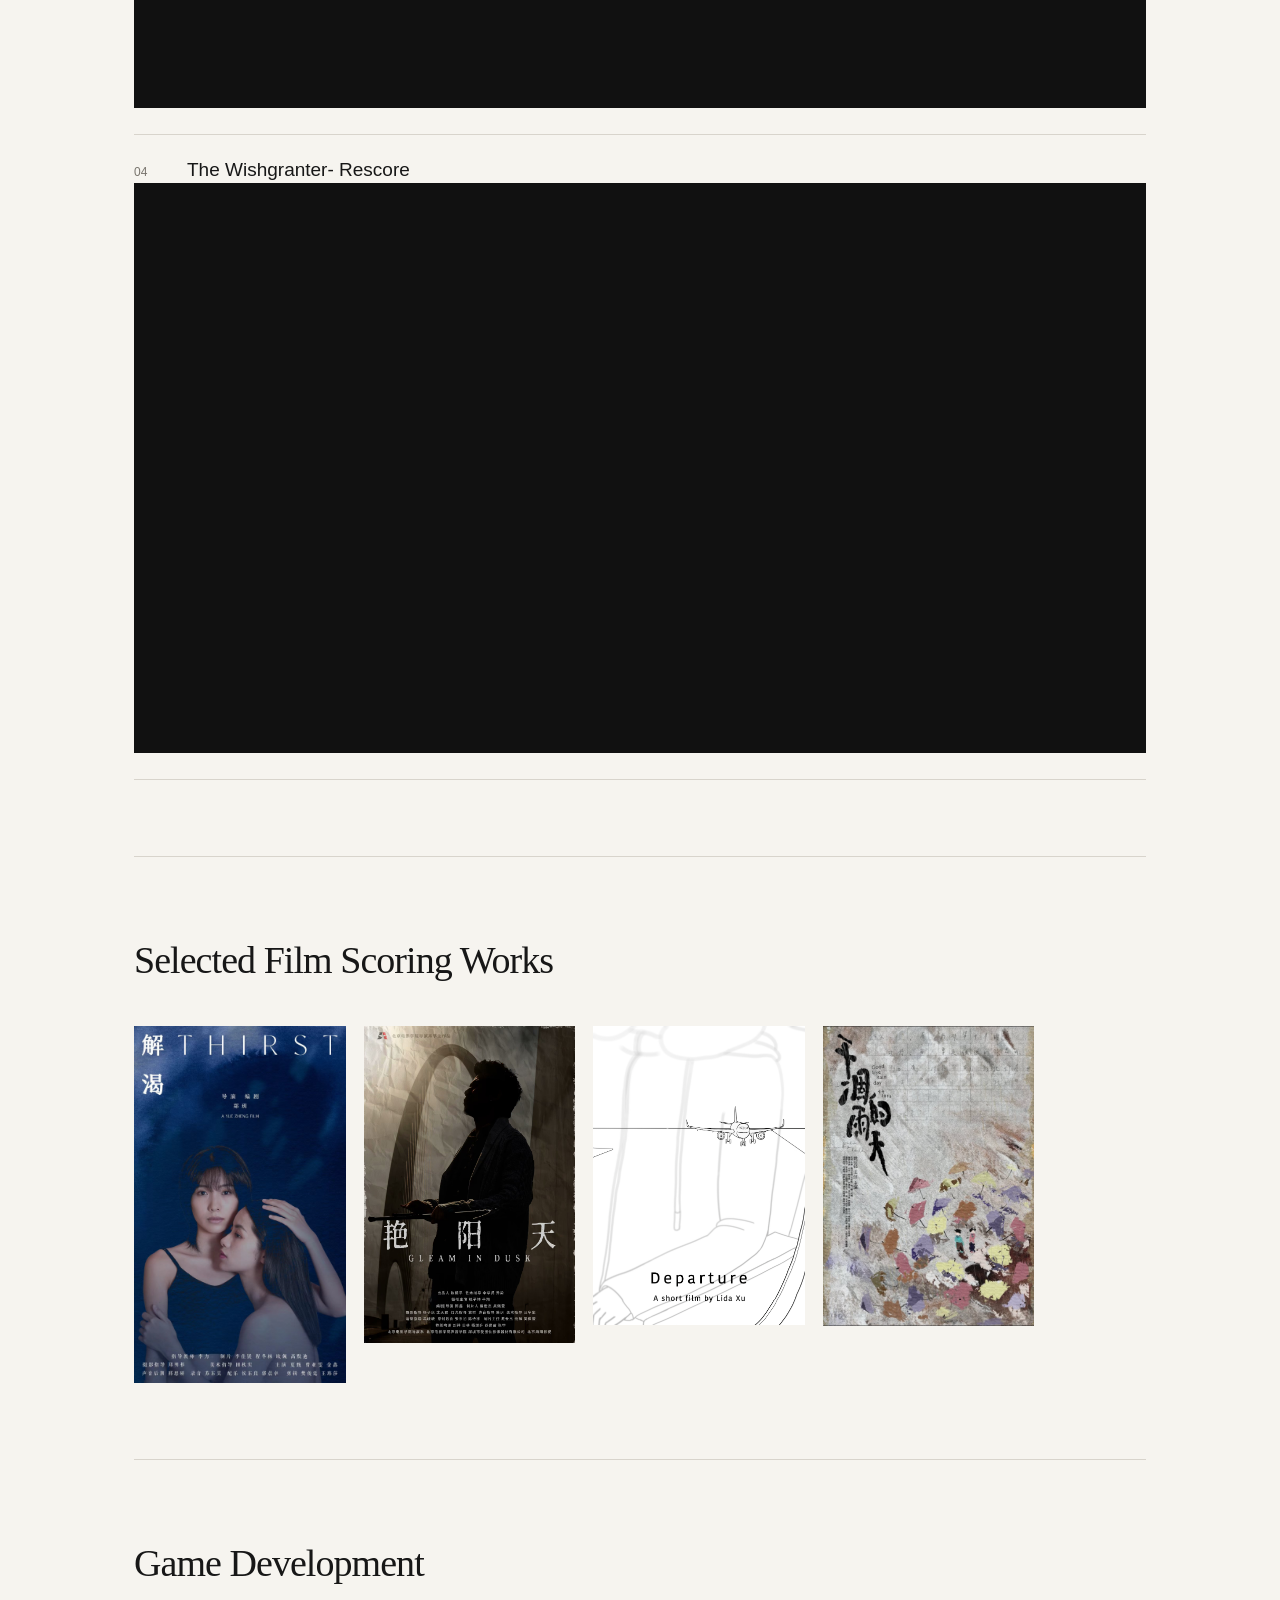
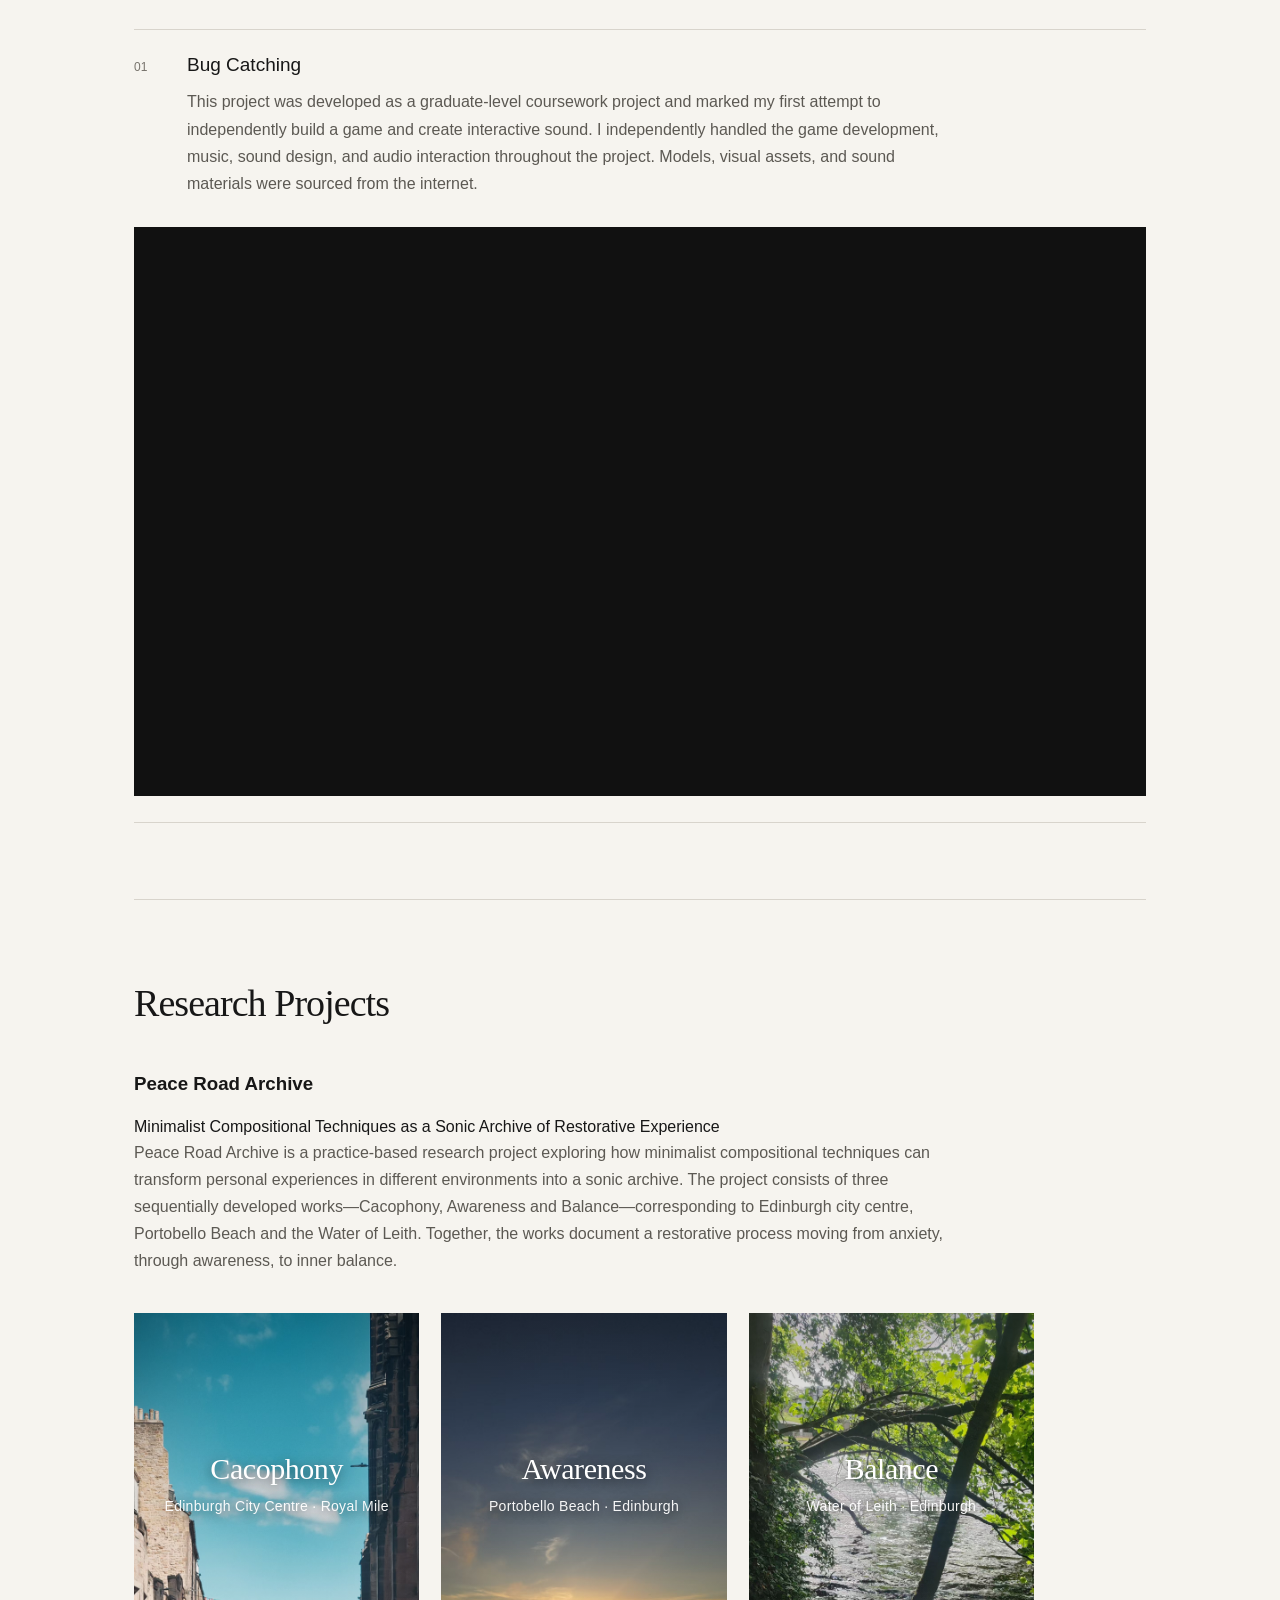
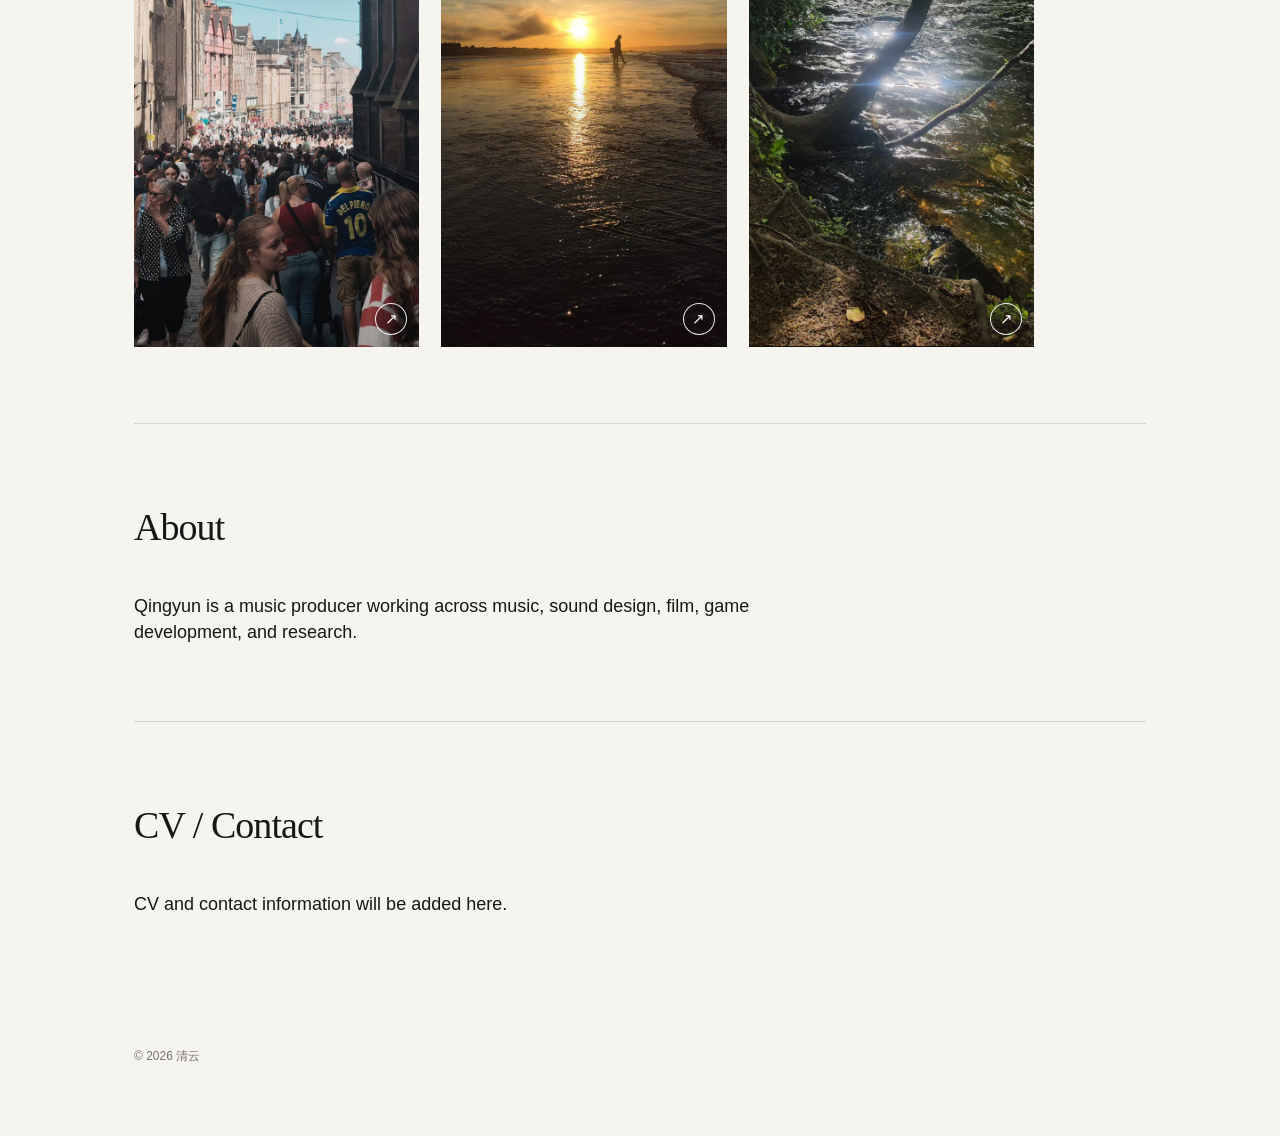
==== commit 819d4bdc: "Restore research section background color" ====
--- a/index.html
+++ b/index.html
@@ -1,7 +1,7 @@
 <!doctype html>
 <html lang="en">
 <head><meta charset="utf-8"><meta name="viewport" content="width=device-width,initial-scale=1"><title>清 云 — Music Producer</title><style>
-:root{--bg:#f6f4ef;--fg:#171717;--muted:#77736c;--line:#d8d4cc}*{box-sizing:border-box}html{scroll-behavior:smooth}body{margin:0;background:var(--bg);color:var(--fg);font-family:Arial,Helvetica,sans-serif;line-height:1.45}a{color:inherit;text-decoration:none}.wrap{max-width:1080px;margin:auto;padding:0 34px}nav{display:flex;justify-content:space-between;align-items:center;padding:30px 0 20px;font-size:14px;position:absolute;top:0;left:34px;right:34px;z-index:5;color:#fff}.brand{font-weight:600;letter-spacing:.02em;text-shadow:0 1px 8px rgba(0,0,0,.5)}.navlinks{display:flex;gap:20px;color:#fff;flex-wrap:wrap;align-items:center;text-shadow:0 1px 8px rgba(0,0,0,.5)}.lang{border:0;background:none;color:#fff;font:inherit;cursor:pointer;padding:0;text-shadow:0 1px 8px rgba(0,0,0,.5)}.hero{position:relative;width:100vw;margin-left:calc(50% - 50vw);min-height:100vh;padding:160px 34px 110px;display:flex;flex-direction:column;justify-content:center;background-image:url("hero.jpg");background-position:center;background-size:cover;background-repeat:no-repeat;color:#fff;overflow:hidden;border-bottom:1px solid rgba(255,255,255,.65)}.hero:after{content:"";position:absolute;inset:0;background:linear-gradient(180deg,rgba(5,20,30,.32),rgba(8,24,30,.12) 45%,rgba(5,18,24,.42));z-index:0}.hero-copy{position:relative;z-index:1;padding-left:0;transform:translateY(-12vh);text-align:left}.hero h1{font-family:Georgia,"Times New Roman","Songti SC","STSong",serif;font-size:clamp(58px,9vw,112px);line-height:.92;font-weight:400;letter-spacing:-.045em;margin:20px 0 28px;text-shadow:0 2px 18px rgba(0,0,0,.38)}.subtitle{font-family:Arial,Helvetica,sans-serif;font-size:18px;color:#fff;text-shadow:0 1px 10px rgba(0,0,0,.55)}.hero-credit{position:absolute;right:34px;bottom:28px;z-index:2;border-left:1px solid rgba(255,255,255,.9);padding-left:14px;font-family:"Times New Roman",Times,serif;font-size:11px;line-height:1.55;text-align:left;color:rgba(255,255,255,.88);text-shadow:0 1px 8px rgba(0,0,0,.5)}.hero-credit .credit-title{font-size:13px;margin-bottom:2px}section{padding:76px 0;border-top:1px solid var(--line)}.section-head{display:flex;justify-content:space-between;align-items:baseline;margin-bottom:38px}h2{font-family:Georgia,"Times New Roman",serif;font-size:38px;font-weight:400;margin:0;letter-spacing:-.025em}.work{border-top:1px solid var(--line);padding:21px 0 26px}.work:last-child{border-bottom:1px solid var(--line)}.work-top{display:flex;gap:25px;align-items:baseline}.num{font-size:12px;color:var(--muted);width:28px}.title{font-size:19px;flex:1}.meta{font-size:12px;color:var(--muted);margin:7px 0 15px 53px}.game-description{font-size:16px;color:#5c5953;max-width:760px;margin:10px 0 30px 53px;line-height:1.7}audio{width:calc(100% - 53px);margin-left:53px;height:38px}.film-video{width:100%;aspect-ratio:16/9;border:0;display:block;background:#111}.project-grid{display:grid;grid-template-columns:1fr 1fr;gap:1px;background:var(--line)}.film-stills{display:grid;grid-template-columns:repeat(4,minmax(0,1fr));gap:18px;max-width:900px}.film-still{width:100%;height:auto;display:block}.research-section{background:#fff}.research-stills{display:grid;grid-template-columns:repeat(3,1fr);gap:22px;max-width:900px}.research-card{position:relative;display:block;overflow:hidden;background:#111}.research-still{width:100%;height:auto;display:block;transition:opacity .25s}.research-card:hover .research-still{opacity:.9}.research-caption{position:absolute;left:0;right:0;top:22%;padding:0 18px;text-align:center;color:#fff;text-shadow:0 2px 12px rgba(0,0,0,.55);z-index:2}.research-name{font-family:Georgia,"Times New Roman",serif;font-size:30px;line-height:1.15;font-weight:400;letter-spacing:-.015em;margin-bottom:9px}.research-place{font-size:14px;color:rgba(255,255,255,.95);letter-spacing:.02em}.research-card:after{content:"";position:absolute;inset:0;background:linear-gradient(180deg,rgba(0,0,0,.18),rgba(0,0,0,0) 48%,rgba(0,0,0,.12));pointer-events:none}.research-action{position:absolute;right:12px;bottom:12px;width:32px;height:32px;border:1px solid rgba(255,255,255,.9);border-radius:50%;display:flex;align-items:center;justify-content:center;background:rgba(23,23,23,.28);color:#fff;font-size:15px;line-height:1;z-index:3}.project{background:var(--bg);padding:30px 26px 34px;min-height:185px}.project h3{font-family:Georgia,"Times New Roman",serif;font-size:25px;font-weight:400;margin:0 0 12px}.project p{color:#5c5953;font-size:14px;max-width:480px}.about{max-width:680px;font-size:18px}footer{padding:55px 0 70px;color:var(--muted);font-size:12px;display:flex;justify-content:space-between}@media(max-width:700px){.wrap{padding:0 20px}nav{left:20px;right:20px;align-items:flex-start}.navlinks{gap:12px}.hero{padding:120px 20px 80px;min-height:100svh}.hero-copy{padding-left:0;transform:translateY(-9vh)}.hero h1{font-size:65px}.hero-credit{right:20px;bottom:20px;padding-left:12px;font-size:10px}.hero-credit .credit-title{font-size:11px}h1{font-size:65px}.section-head{display:block}.project-grid{grid-template-columns:1fr}.film-stills{grid-template-columns:1fr;gap:20px}.research-stills{grid-template-columns:1fr;gap:28px;max-width:none}.research-caption{top:20%;padding:0 16px}.research-name{font-size:27px}.research-place{font-size:13px}.work-top{align-items:flex-start}.title{font-size:17px}.meta{margin-left:0;padding-left:53px}.game-description{margin-left:0;padding-left:53px}audio{width:100%;margin-left:0}}
+:root{--bg:#f6f4ef;--fg:#171717;--muted:#77736c;--line:#d8d4cc}*{box-sizing:border-box}html{scroll-behavior:smooth}body{margin:0;background:var(--bg);color:var(--fg);font-family:Arial,Helvetica,sans-serif;line-height:1.45}a{color:inherit;text-decoration:none}.wrap{max-width:1080px;margin:auto;padding:0 34px}nav{display:flex;justify-content:space-between;align-items:center;padding:30px 0 20px;font-size:14px;position:absolute;top:0;left:34px;right:34px;z-index:5;color:#fff}.brand{font-weight:600;letter-spacing:.02em;text-shadow:0 1px 8px rgba(0,0,0,.5)}.navlinks{display:flex;gap:20px;color:#fff;flex-wrap:wrap;align-items:center;text-shadow:0 1px 8px rgba(0,0,0,.5)}.lang{border:0;background:none;color:#fff;font:inherit;cursor:pointer;padding:0;text-shadow:0 1px 8px rgba(0,0,0,.5)}.hero{position:relative;width:100vw;margin-left:calc(50% - 50vw);min-height:100vh;padding:160px 34px 110px;display:flex;flex-direction:column;justify-content:center;background-image:url("hero.jpg");background-position:center;background-size:cover;background-repeat:no-repeat;color:#fff;overflow:hidden;border-bottom:1px solid rgba(255,255,255,.65)}.hero:after{content:"";position:absolute;inset:0;background:linear-gradient(180deg,rgba(5,20,30,.32),rgba(8,24,30,.12) 45%,rgba(5,18,24,.42));z-index:0}.hero-copy{position:relative;z-index:1;padding-left:0;transform:translateY(-12vh);text-align:left}.hero h1{font-family:Georgia,"Times New Roman","Songti SC","STSong",serif;font-size:clamp(58px,9vw,112px);line-height:.92;font-weight:400;letter-spacing:-.045em;margin:20px 0 28px;text-shadow:0 2px 18px rgba(0,0,0,.38)}.subtitle{font-family:Arial,Helvetica,sans-serif;font-size:18px;color:#fff;text-shadow:0 1px 10px rgba(0,0,0,.55)}.hero-credit{position:absolute;right:34px;bottom:28px;z-index:2;border-left:1px solid rgba(255,255,255,.9);padding-left:14px;font-family:"Times New Roman",Times,serif;font-size:11px;line-height:1.55;text-align:left;color:rgba(255,255,255,.88);text-shadow:0 1px 8px rgba(0,0,0,.5)}.hero-credit .credit-title{font-size:13px;margin-bottom:2px}section{padding:76px 0;border-top:1px solid var(--line)}.section-head{display:flex;justify-content:space-between;align-items:baseline;margin-bottom:38px}h2{font-family:Georgia,"Times New Roman",serif;font-size:38px;font-weight:400;margin:0;letter-spacing:-.025em}.work{border-top:1px solid var(--line);padding:21px 0 26px}.work:last-child{border-bottom:1px solid var(--line)}.work-top{display:flex;gap:25px;align-items:baseline}.num{font-size:12px;color:var(--muted);width:28px}.title{font-size:19px;flex:1}.meta{font-size:12px;color:var(--muted);margin:7px 0 15px 53px}.game-description{font-size:16px;color:#5c5953;max-width:760px;margin:10px 0 30px 53px;line-height:1.7}audio{width:calc(100% - 53px);margin-left:53px;height:38px}.film-video{width:100%;aspect-ratio:16/9;border:0;display:block;background:#111}.project-grid{display:grid;grid-template-columns:1fr 1fr;gap:1px;background:var(--line)}.film-stills{display:grid;grid-template-columns:repeat(4,minmax(0,1fr));gap:18px;max-width:900px}.film-still{width:100%;height:auto;display:block}.research-section{background:var(--bg)}.research-stills{display:grid;grid-template-columns:repeat(3,1fr);gap:22px;max-width:900px}.research-card{position:relative;display:block;overflow:hidden;background:#111}.research-still{width:100%;height:auto;display:block;transition:opacity .25s}.research-card:hover .research-still{opacity:.9}.research-caption{position:absolute;left:0;right:0;top:22%;padding:0 18px;text-align:center;color:#fff;text-shadow:0 2px 12px rgba(0,0,0,.55);z-index:2}.research-name{font-family:Georgia,"Times New Roman",serif;font-size:30px;line-height:1.15;font-weight:400;letter-spacing:-.015em;margin-bottom:9px}.research-place{font-size:14px;color:rgba(255,255,255,.95);letter-spacing:.02em}.research-card:after{content:"";position:absolute;inset:0;background:linear-gradient(180deg,rgba(0,0,0,.18),rgba(0,0,0,0) 48%,rgba(0,0,0,.12));pointer-events:none}.research-action{position:absolute;right:12px;bottom:12px;width:32px;height:32px;border:1px solid rgba(255,255,255,.9);border-radius:50%;display:flex;align-items:center;justify-content:center;background:rgba(23,23,23,.28);color:#fff;font-size:15px;line-height:1;z-index:3}.project{background:var(--bg);padding:30px 26px 34px;min-height:185px}.project h3{font-family:Georgia,"Times New Roman",serif;font-size:25px;font-weight:400;margin:0 0 12px}.project p{color:#5c5953;font-size:14px;max-width:480px}.about{max-width:680px;font-size:18px}footer{padding:55px 0 70px;color:var(--muted);font-size:12px;display:flex;justify-content:space-between}@media(max-width:700px){.wrap{padding:0 20px}nav{left:20px;right:20px;align-items:flex-start}.navlinks{gap:12px}.hero{padding:120px 20px 80px;min-height:100svh}.hero-copy{padding-left:0;transform:translateY(-9vh)}.hero h1{font-size:65px}.hero-credit{right:20px;bottom:20px;padding-left:12px;font-size:10px}.hero-credit .credit-title{font-size:11px}h1{font-size:65px}.section-head{display:block}.project-grid{grid-template-columns:1fr}.film-stills{grid-template-columns:1fr;gap:20px}.research-stills{grid-template-columns:1fr;gap:28px;max-width:none}.research-caption{top:20%;padding:0 16px}.research-name{font-size:27px}.research-place{font-size:13px}.work-top{align-items:flex-start}.title{font-size:17px}.meta{margin-left:0;padding-left:53px}.game-description{margin-left:0;padding-left:53px}audio{width:100%;margin-left:0}}
 </style></head><body><div class="wrap">
 <nav><a class="brand" href="#" data-en="Qingyun / Chenzhuo Guo" data-zh="清 云 / 郭晨卓">Qingyun / Chenzhuo Guo</a><div class="navlinks"><a href="#music" data-en="Music" data-zh="音乐">Music</a><a href="#sound-design" data-en="Sound Design" data-zh="声音设计">Sound Design</a><a href="#soundtrack" data-en="Film" data-zh="电影配乐">Film</a><a href="#game" data-en="Game Development" data-zh="游戏开发">Game Development</a><a href="#research" data-en="Research Projects" data-zh="研究项目">Research Projects</a><a href="#about" data-en="About" data-zh="关于">About</a><a href="#contact" data-en="CV / Contact" data-zh="简历 / 联系">CV / Contact</a><button class="lang" id="langBtn" type="button">中文</button></div></nav>
 <header class="hero"><div class="hero-copy"><h1 data-en="Qingyun" data-zh="清 云">Qingyun</h1><div class="subtitle" data-en="Music Producer" data-zh="音乐制作人">Music Producer</div></div><div class="hero-credit"><div class="credit-title" data-en="Guardian — Emii Alrai" data-zh="《Guardian》— Emii Alrai">Guardian — Emii Alrai</div><div data-en="Calton Hill, Edinburgh" data-zh="爱丁堡 · 卡尔顿山">Calton Hill, Edinburgh</div><div data-en="Edinburgh Art Festival 2026" data-zh="Edinburgh Art Festival 2026">Edinburgh Art Festival 2026</div><div data-en="Photograph taken on 29 August 2026" data-zh="摄于 2026 年 8 月 29 日">Photograph taken on 29 August 2026</div></div></header>
